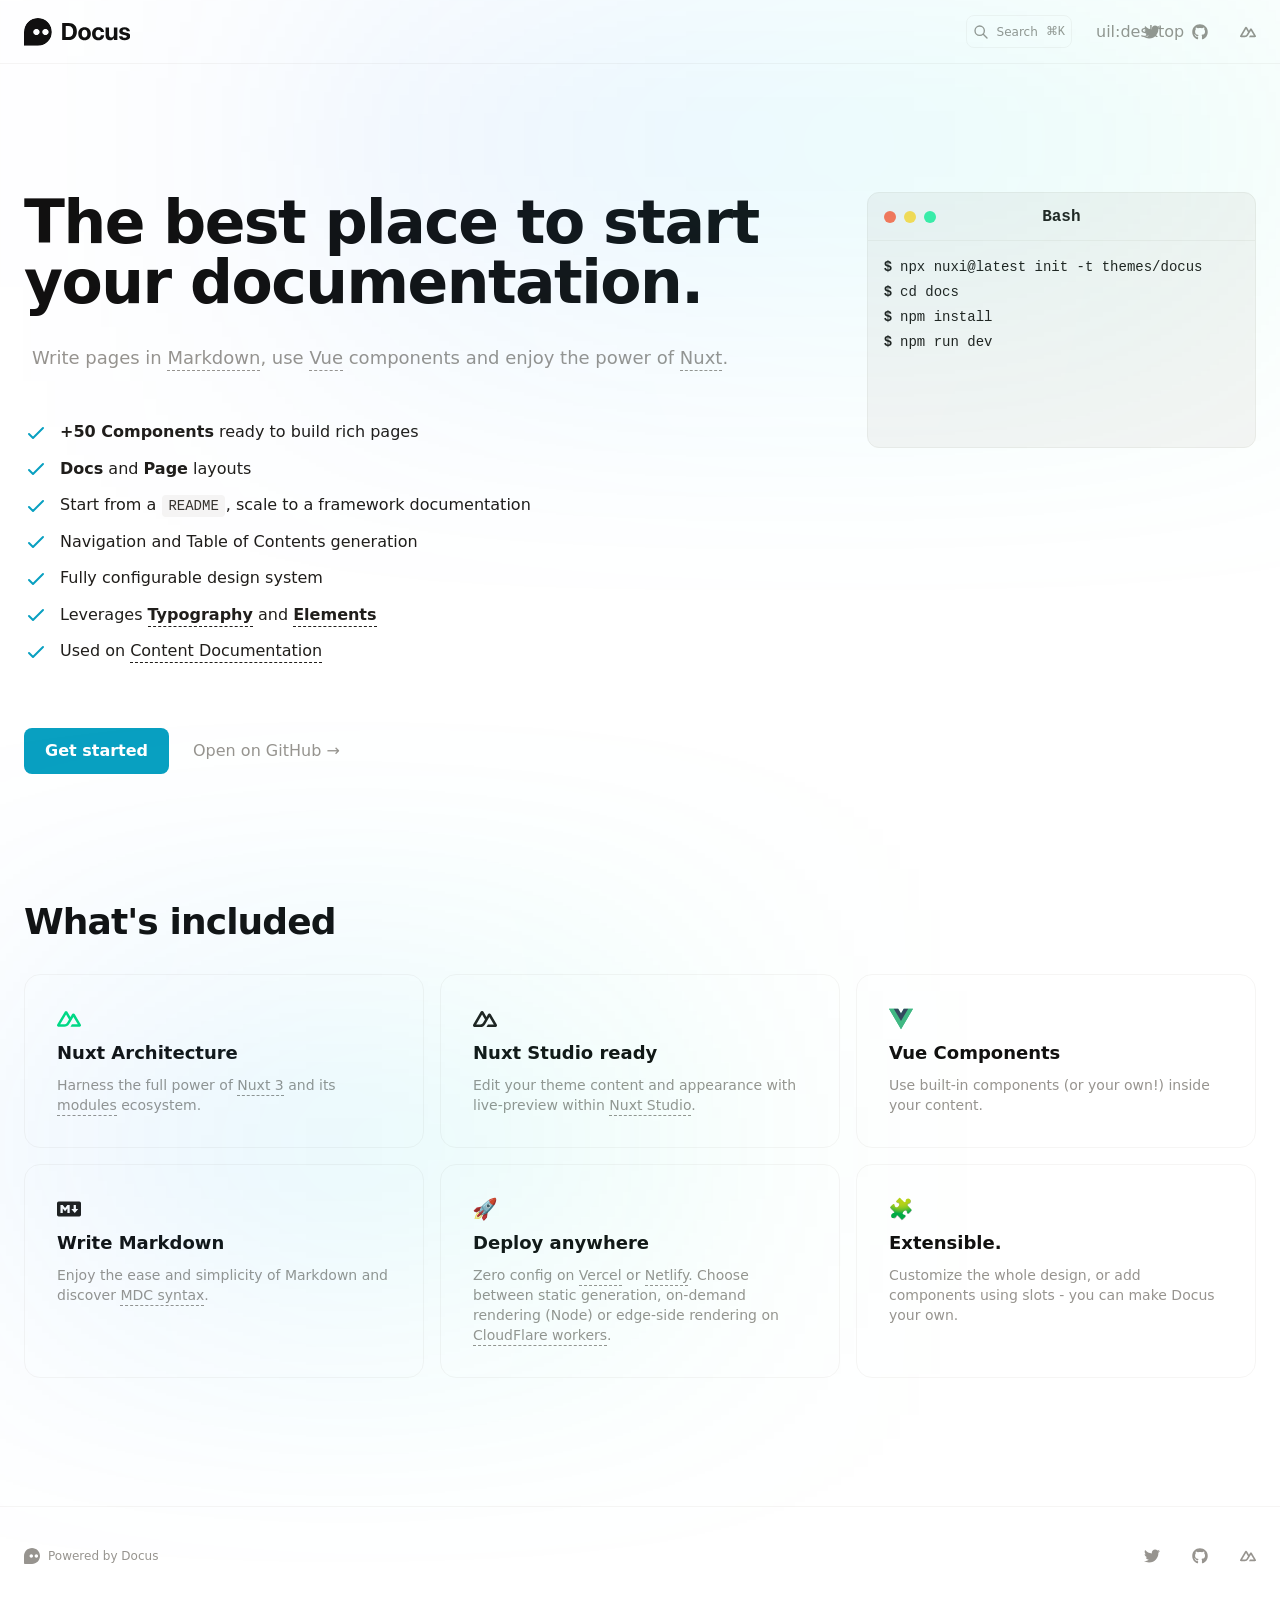
==== index.html @ 37ccc82b "Deploying to gh-pages from @ otabekoff/learning-docus@7be649a04e9be43d02364a5122cd095a9c853558 🚀" ====
<!DOCTYPE html>
<html  lang="en">
<head><meta charset="utf-8">
<meta name="viewport" content="width=device-width, initial-scale=1">
<title>Home · Docus</title>
<meta name="twitter:card" content="summary_large_image">
<meta name="description" content="The best place to start your documentation.">
<meta property="og:description" content="The best place to start your documentation.">
<meta property="og:image" content="https://user-images.githubusercontent.com/904724/185365452-87b7ca7b-6030-4813-a2db-5e65c785bf88.png">
<meta property="og:title" content="Home">
<link rel="search" type="application/opensearchdescription+xml" href="opensearch.xml">
<link rel="preload" as="fetch" crossorigin="anonymous" href="/_payload.json">
<link rel="stylesheet" href="/_nuxt/entry.c73644ae.css">
<link rel="stylesheet" href="/_nuxt/DocumentDrivenNotFound.e74f113e.css">
<link rel="stylesheet" href="/_nuxt/ButtonLink.3e7aad1a.css">
<link rel="stylesheet" href="/_nuxt/page.622f1176.css">
<link rel="stylesheet" href="/_nuxt/Ellipsis.586b2f68.css">
<link rel="stylesheet" href="/_nuxt/BlockHero.7b2d14e4.css">
<link rel="stylesheet" href="/_nuxt/Terminal.01454687.css">
<link rel="stylesheet" href="/_nuxt/VideoPlayer.61767376.css">
<link rel="stylesheet" href="/_nuxt/ProseA.5a9f544a.css">
<link rel="stylesheet" href="/_nuxt/List.157139f9.css">
<link rel="stylesheet" href="/_nuxt/ProseStrong.4d333ea9.css">
<link rel="stylesheet" href="/_nuxt/ProseCodeInline.a69ddccc.css">
<link rel="stylesheet" href="/_nuxt/CardGrid.4c03e597.css">
<link rel="stylesheet" href="/_nuxt/Card.fe565a0d.css">
<link rel="stylesheet" href="/_nuxt/IconNuxtStudio.1d740d58.css">
<link rel="modulepreload" as="script" crossorigin href="/_nuxt/entry.699be9ef.js">
<link rel="modulepreload" as="script" crossorigin href="/_nuxt/document-driven.42618ea0.js">
<link rel="modulepreload" as="script" crossorigin href="/_nuxt/DocumentDrivenEmpty.a34dc828.js">
<link rel="modulepreload" as="script" crossorigin href="/_nuxt/ContentRenderer.776a3c97.js">
<link rel="modulepreload" as="script" crossorigin href="/_nuxt/ContentRendererMarkdown.vue.12e9435f.js">
<link rel="modulepreload" as="script" crossorigin href="/_nuxt/DocumentDrivenNotFound.7c6e58bd.js">
<link rel="modulepreload" as="script" crossorigin href="/_nuxt/ButtonLink.c943e5ec.js">
<link rel="modulepreload" as="script" crossorigin href="/_nuxt/slot.c9d00a44.js">
<link rel="modulepreload" as="script" crossorigin href="/_nuxt/node.676c5e99.js">
<link rel="modulepreload" as="script" crossorigin href="/_nuxt/page.54d9ff0b.js">
<link rel="modulepreload" as="script" crossorigin href="/_nuxt/ContentRendererMarkdown.92e52411.js">
<link rel="modulepreload" as="script" crossorigin href="/_nuxt/IconDocus.b646f106.js">
<link rel="modulepreload" as="script" crossorigin href="/_nuxt/Ellipsis.c187951e.js">
<link rel="modulepreload" as="script" crossorigin href="/_nuxt/BlockHero.9a9072fd.js">
<link rel="modulepreload" as="script" crossorigin href="/_nuxt/Terminal.62998270.js">
<link rel="modulepreload" as="script" crossorigin href="/_nuxt/VideoPlayer.8fa8f061.js">
<link rel="modulepreload" as="script" crossorigin href="/_nuxt/NuxtImg.vue.9da13629.js">
<link rel="modulepreload" as="script" crossorigin href="/_nuxt/ProseA.7bf330f7.js">
<link rel="modulepreload" as="script" crossorigin href="/_nuxt/List.e5f59e77.js">
<link rel="modulepreload" as="script" crossorigin href="/_nuxt/MDCSlot.9b12d9df.js">
<link rel="modulepreload" as="script" crossorigin href="/_nuxt/ProseStrong.7f839446.js">
<link rel="modulepreload" as="script" crossorigin href="/_nuxt/ProseCodeInline.09be1660.js">
<link rel="modulepreload" as="script" crossorigin href="/_nuxt/CardGrid.0201bb74.js">
<link rel="modulepreload" as="script" crossorigin href="/_nuxt/Card.de5a77f5.js">
<link rel="modulepreload" as="script" crossorigin href="/_nuxt/IconNuxtStudio.93600e8f.js">
<link rel="prefetch" as="style" href="/_nuxt/DocsPageLayout.f520ef95.css">
<link rel="prefetch" as="style" href="/_nuxt/DocsAside.01f2e197.css">
<link rel="prefetch" as="style" href="/_nuxt/Alert.1b68c7fb.css">
<link rel="prefetch" as="style" href="/_nuxt/DocsPageBottom.bf3de25d.css">
<link rel="prefetch" as="style" href="/_nuxt/DocsPrevNext.9d28947b.css">
<link rel="prefetch" as="style" href="/_nuxt/DocsToc.eef473da.css">
<link rel="prefetch" as="style" href="/_nuxt/DocsTocLinks.13b90791.css">
<link rel="prefetch" as="script" crossorigin href="/_nuxt/default.5bd593c0.js">
<link rel="prefetch" as="script" crossorigin href="/_nuxt/DocsPageLayout.76d98734.js">
<link rel="prefetch" as="script" crossorigin href="/_nuxt/DocsAside.0a5d353d.js">
<link rel="prefetch" as="script" crossorigin href="/_nuxt/Alert.8badd303.js">
<link rel="prefetch" as="script" crossorigin href="/_nuxt/DocsPageBottom.c269fad7.js">
<link rel="prefetch" as="script" crossorigin href="/_nuxt/EditOnLink.vue.b46ae4e2.js">
<link rel="prefetch" as="script" crossorigin href="/_nuxt/DocsPrevNext.1d124eff.js">
<link rel="prefetch" as="script" crossorigin href="/_nuxt/DocsToc.ea79ebf1.js">
<link rel="prefetch" as="script" crossorigin href="/_nuxt/DocsTocLinks.5a3fe974.js">
<link rel="prefetch" as="script" crossorigin href="/_nuxt/client-db.edff8e05.js">
<link rel="prefetch" as="style" href="/_nuxt/useStudio.7f8f3189.css">
<link rel="prefetch" as="script" crossorigin href="/_nuxt/useStudio.c4c52643.js">
<link rel="prefetch" as="script" crossorigin href="/_nuxt/debug.c00acb0b.js">
<link rel="prefetch" as="style" href="/_nuxt/error-404.7910d5ca.css">
<link rel="prefetch" as="script" crossorigin href="/_nuxt/error-404.816e7c33.js">
<link rel="prefetch" as="style" href="/_nuxt/error-500.1db01289.css">
<link rel="prefetch" as="script" crossorigin href="/_nuxt/error-500.8e83b865.js">
<script type="module" src="/_nuxt/entry.699be9ef.js" crossorigin></script><style id="pinceau-runtime-hydratable">@media{.phy[--]{--puid:WMVN9k-v;}.pv-EE8IkW{padding-left:var(--elements-container-padding-mobile);padding-right:var(--elements-container-padding-mobile);}@media (min-width: 475px){.pv-EE8IkW{padding-left:var(--elements-container-padding-xs);padding-right:var(--elements-container-padding-xs);}}@media (min-width: 640px){.pv-EE8IkW{padding-left:var(--elements-container-padding-sm);padding-right:var(--elements-container-padding-sm);}}@media (min-width: 768px){.pv-EE8IkW{padding-left:var(--elements-container-padding-md);padding-right:var(--elements-container-padding-md);}}} @media{.phy[--]{--puid:6IkPt_-v;}.pv-kA6U1i{max-width:var(--elements-container-maxWidth);padding-left:var(--elements-container-padding-mobile);padding-right:var(--elements-container-padding-mobile);}@media (min-width: 475px){.pv-kA6U1i{padding-left:var(--elements-container-padding-xs);padding-right:var(--elements-container-padding-xs);}}@media (min-width: 640px){.pv-kA6U1i{padding-left:var(--elements-container-padding-sm);padding-right:var(--elements-container-padding-sm);}}@media (min-width: 768px){.pv-kA6U1i{padding-left:var(--elements-container-padding-md);padding-right:var(--elements-container-padding-md);}}} @media{.phy[--]{--puid:11Zvtw-c;}.pc-11Zvtw[data-v-50a0a168]{---c-cn-top:0;---eih-inset-inline-start:auto;---if-b-inset-inline-end:0px;---ss-e-z-index:10;---wj8-max-width:75%;---t33-height:10rem;---jfd-filter:blur(150px);---y-uj-background:linear-gradient(97.62deg, rgba(0, 71, 225, 0.22) 2.27%, rgba(26, 214, 255, 0.22) 50.88%, rgba(0, 220, 130, 0.22) 98.48%);}} @media{.phy[--]{--puid:dUMYFE-c;}.pc-dUMYFE[data-v-32a53581]{---ym9-button-primary:var(--color-primary-600);---a23-button-secondary:var(--color-primary-500);}} @media{.phy[--]{--puid:dUMYFE-v;}.pv-iTILGL{padding:var(--space-rem-625) var(--space-5);font-size:var(--text-base-fontSize);line-height:var(--text-base-lineHeight);}} @media{.phy[--]{--puid:-oWA23-c;}.pc--oWA23[data-v-50a0a168]{---c-cn-top:10rem;---eih-inset-inline-start:0px;---if-b-inset-inline-end:auto;---ss-e-z-index:10;---wj8-max-width:40rem;---t33-height:10rem;---jfd-filter:blur(140px);---y-uj-background:linear-gradient(97.62deg, rgba(0, 71, 225, 0.22) 2.27%, rgba(26, 214, 255, 0.22) 50.88%, rgba(0, 220, 130, 0.22) 98.48%);}} </style><style id="pinceau-theme">@media { :root {--pinceau-mq: initial; --docus-search-results-highlight-color: white;--docus-search-results-window-maxHeight: 100%;--docus-search-results-window-maxWidth: 640px;--docus-search-results-window-marginTop: 0;--docus-search-input-borderStyle: solid;--docus-search-input-borderWidth: 1px;--docus-search-backdropFilter: blur(24px);--docus-loadingBar-gradientColorStop3: #0047e1;--docus-loadingBar-gradientColorStop2: #34cdfe;--docus-loadingBar-gradientColorStop1: #00dc82;--docus-loadingBar-height: 3px;--docus-readableLine: 78ch;--docus-footer-height: 145px;--docus-header-height: 64px;--prose-code-inline-padding: 0.2rem 0.375rem 0.2rem 0.375rem;--prose-code-block-backdropFilter: contrast(1);--prose-code-block-border-style: solid;--prose-code-block-border-width: 1px;--prose-tbody-tr-borderBottom-style: dashed;--prose-tbody-tr-borderBottom-width: 1px;--prose-th-textAlign: inherit;--prose-thead-borderBottom-style: solid;--prose-thead-borderBottom-width: 1px;--prose-thead-border-style: solid;--prose-thead-border-width: 0px;--prose-table-textAlign: start;--prose-hr-width: 1px;--prose-hr-style: solid;--prose-li-listStylePosition: outside;--prose-ol-li-markerColor: currentColor;--prose-ol-paddingInlineStart: 21px;--prose-ol-listStyleType: decimal;--prose-ul-li-markerColor: currentColor;--prose-ul-paddingInlineStart: 21px;--prose-ul-listStyleType: disc;--prose-blockquote-border-style: solid;--prose-blockquote-border-width: 4px;--prose-blockquote-quotes: '201C' '201D' '2018' '2019';--prose-blockquote-paddingInlineStart: 24px;--prose-a-code-color-hover: currentColor;--prose-a-code-color-static: currentColor;--prose-a-hasCode-borderBottom: none;--prose-a-border-distance: 2px;--prose-a-border-color-hover: currentColor;--prose-a-border-color-static: currentColor;--prose-a-border-style-hover: solid;--prose-a-border-style-static: dashed;--prose-a-border-width: 1px;--prose-a-color-static: inherit;--prose-a-textDecoration: none;--prose-h6-margin: 3rem 0 2rem;--prose-h5-margin: 3rem 0 2rem;--prose-h4-margin: 3rem 0 2rem;--prose-h3-margin: 3rem 0 2rem;--prose-h2-margin: 3rem 0 2rem;--prose-h1-margin: 0 0 2rem;--typography-lead-loose: 2;--typography-lead-relaxed: 1.625;--typography-lead-normal: 1.5;--typography-lead-snug: 1.375;--typography-lead-tight: 1.25;--typography-lead-none: 1;--typography-lead-10: 2.5rem;--typography-lead-9: 2.25rem;--typography-lead-8: 2rem;--typography-lead-7: 1.75rem;--typography-lead-6: 1.5rem;--typography-lead-5: 1.25rem;--typography-lead-4: 1rem;--typography-lead-3: .75rem;--typography-lead-2: .5rem;--typography-lead-1: .025rem;--typography-fontWeight-black: 900;--typography-fontWeight-extrabold: 800;--typography-fontWeight-bold: 700;--typography-fontWeight-semibold: 600;--typography-fontWeight-medium: 500;--typography-fontWeight-normal: 400;--typography-fontWeight-light: 300;--typography-fontWeight-extralight: 200;--typography-fontWeight-thin: 100;--typography-fontSize-9xl: 128px;--typography-fontSize-8xl: 96px;--typography-fontSize-7xl: 72px;--typography-fontSize-6xl: 60px;--typography-fontSize-5xl: 48px;--typography-fontSize-4xl: 36px;--typography-fontSize-3xl: 30px;--typography-fontSize-2xl: 24px;--typography-fontSize-xl: 20px;--typography-fontSize-lg: 18px;--typography-fontSize-base: 16px;--typography-fontSize-sm: 14px;--typography-fontSize-xs: 12px;--typography-letterSpacing-wide: 0.025em;--typography-letterSpacing-tight: -0.025em;--typography-verticalMargin-base: 24px;--typography-verticalMargin-sm: 16px;--elements-border-secondary-hover: [object Object];--elements-backdrop-background: #fffc;--elements-backdrop-filter: saturate(200%) blur(20px);--elements-container-maxWidth: 80rem;--lead-loose: 2;--lead-relaxed: 1.625;--lead-normal: 1.5;--lead-snug: 1.375;--lead-tight: 1.25;--lead-none: 1;--lead-10: 2.5rem;--lead-9: 2.25rem;--lead-8: 2rem;--lead-7: 1.75rem;--lead-6: 1.5rem;--lead-5: 1.25rem;--lead-4: 1rem;--lead-3: .75rem;--lead-2: .5rem;--lead-1: .025rem;--letterSpacing-widest: 0.1em;--letterSpacing-wider: 0.05em;--letterSpacing-wide: 0.025em;--letterSpacing-normal: 0em;--letterSpacing-tight: -0.025em;--letterSpacing-tighter: -0.05em;--fontSize-9xl: 8rem;--fontSize-8xl: 6rem;--fontSize-7xl: 4.5rem;--fontSize-6xl: 3.75rem;--fontSize-5xl: 3rem;--fontSize-4xl: 2.25rem;--fontSize-3xl: 1.875rem;--fontSize-2xl: 1.5rem;--fontSize-xl: 1.25rem;--fontSize-lg: 1.125rem;--fontSize-base: 1rem;--fontSize-sm: 0.875rem;--fontSize-xs: 0.75rem;--fontWeight-black: 900;--fontWeight-extrabold: 800;--fontWeight-bold: 700;--fontWeight-semibold: 600;--fontWeight-medium: 500;--fontWeight-normal: 400;--fontWeight-light: 300;--fontWeight-extralight: 200;--fontWeight-thin: 100;--font-mono: ui-monospace, SFMono-Regular, Menlo, Monaco, Consolas, Liberation Mono, Courier New, monospace;--font-serif: ui-serif, Georgia, Cambria, Times New Roman, Times, serif;--font-sans: ui-sans-serif, system-ui, -apple-system, BlinkMacSystemFont, Segoe UI, Roboto, Helvetica Neue, Arial, Noto Sans, sans-serif, Apple Color Emoji, Segoe UI Emoji, Segoe UI Symbol, Noto Color Emoji;--opacity-total: 1;--opacity-high: 0.8;--opacity-medium: 0.5;--opacity-soft: 0.3;--opacity-light: 0.15;--opacity-bright: 0.1;--opacity-noOpacity: 0;--borderWidth-lg: 3px;--borderWidth-md: 2px;--borderWidth-sm: 1px;--borderWidth-noBorder: 0;--space-rem-875: 0.875rem;--space-rem-625: 0.625rem;--space-rem-375: 0.375rem;--space-rem-125: 0.125rem;--space-px: 1px;--space-128: 32rem;--space-96: 24rem;--space-80: 20rem;--space-72: 18rem;--space-64: 16rem;--space-60: 15rem;--space-56: 14rem;--space-52: 13rem;--space-48: 12rem;--space-44: 11rem;--space-40: 10rem;--space-36: 9rem;--space-32: 8rem;--space-28: 7rem;--space-24: 6rem;--space-20: 5rem;--space-16: 4rem;--space-14: 3.5rem;--space-12: 3rem;--space-11: 2.75rem;--space-10: 2.5rem;--space-9: 2.25rem;--space-8: 2rem;--space-7: 1.75rem;--space-6: 1.5rem;--space-5: 1.25rem;--space-4: 1rem;--space-3: 0.75rem;--space-2: 0.5rem;--space-1: 0.25rem;--space-0: 0px;--size-full: 100%;--size-7xl: 80rem;--size-6xl: 72rem;--size-5xl: 64rem;--size-4xl: 56rem;--size-3xl: 48rem;--size-2xl: 42rem;--size-xl: 36rem;--size-lg: 32rem;--size-md: 28rem;--size-sm: 24rem;--size-xs: 20rem;--size-200: 200px;--size-104: 104px;--size-80: 80px;--size-64: 64px;--size-56: 56px;--size-48: 48px;--size-40: 40px;--size-32: 32px;--size-24: 24px;--size-20: 20px;--size-16: 16px;--size-12: 12px;--size-8: 8px;--size-6: 6px;--size-4: 4px;--size-2: 2px;--size-0: 0px;--radii-full: 9999px;--radii-3xl: 1.75rem;--radii-2xl: 1.5rem;--radii-xl: 1rem;--radii-lg: 0.75rem;--radii-md: 0.5rem;--radii-sm: 0.375rem;--radii-xs: 0.25rem;--radii-2xs: 0.125rem;--radii-none: 0px;--shadow-none: 0px 0px 0px 0px transparent;--height-screen: 100vh;--width-screen: 100vw;--color-primary-900: #001A1F;--color-primary-800: #00232B;--color-primary-700: #024757;--color-primary-600: #09A0C1;--color-primary-500: #1AD6FF;--color-primary-400: #55E1FF;--color-primary-300: #82E3FF;--color-primary-200: #C5F2FF;--color-primary-100: #DCF7FF;--color-primary-50: #F1FCFF;--color-ruby-900: #380011;--color-ruby-800: #700021;--color-ruby-700: #a90032;--color-ruby-600: #e10043;--color-ruby-500: #ff1a5e;--color-ruby-400: #ff4079;--color-ruby-300: #ff6694;--color-ruby-200: #ff8dae;--color-ruby-100: #ffb3c9;--color-ruby-50: #ffd9e4;--color-pink-900: #380025;--color-pink-800: #70004b;--color-pink-700: #a90070;--color-pink-600: #e10095;--color-pink-500: #ff1ab2;--color-pink-400: #ff40bf;--color-pink-300: #ff66cc;--color-pink-200: #ff8dd8;--color-pink-100: #ffb3e5;--color-pink-50: #ffd9f2;--color-purple-900: #190038;--color-purple-800: #330070;--color-purple-700: #4c00a9;--color-purple-600: #6500e1;--color-purple-500: #811aff;--color-purple-400: #9640ff;--color-purple-300: #ab66ff;--color-purple-200: #c08dff;--color-purple-100: #d5b3ff;--color-purple-50: #ead9ff;--color-royalblue-900: #0b0531;--color-royalblue-800: #160a62;--color-royalblue-700: #211093;--color-royalblue-600: #2c15c4;--color-royalblue-500: #4127e8;--color-royalblue-400: #614bec;--color-royalblue-300: #806ff0;--color-royalblue-200: #a093f3;--color-royalblue-100: #c0b7f7;--color-royalblue-50: #dfdbfb;--color-indigoblue-900: #001238;--color-indigoblue-800: #002370;--color-indigoblue-700: #0035a9;--color-indigoblue-600: #0047e1;--color-indigoblue-500: #1a62ff;--color-indigoblue-400: #407cff;--color-indigoblue-300: #6696ff;--color-indigoblue-200: #8db0ff;--color-indigoblue-100: #b3cbff;--color-indigoblue-50: #d9e5ff;--color-blue-900: #00131D;--color-blue-800: #002235;--color-blue-700: #014267;--color-blue-600: #0069A6;--color-blue-500: #1AADFF;--color-blue-400: #64C7FF;--color-blue-300: #A1DDFF;--color-blue-200: #C6EAFF;--color-blue-100: #DFF3FF;--color-blue-50: #F2FAFF;--color-lightblue-900: #002e38;--color-lightblue-800: #005c70;--color-lightblue-700: #008aa9;--color-lightblue-600: #00b9e1;--color-lightblue-500: #1ad6ff;--color-lightblue-400: #40ddff;--color-lightblue-300: #66e4ff;--color-lightblue-200: #8deaff;--color-lightblue-100: #b3f1ff;--color-lightblue-50: #d9f8ff;--color-teal-900: #062a28;--color-teal-800: #0b544f;--color-teal-700: #117d77;--color-teal-600: #16a79e;--color-teal-500: #1cd1c6;--color-teal-400: #36e4da;--color-teal-300: #5fe9e1;--color-teal-200: #87efe9;--color-teal-100: #aff4f0;--color-teal-50: #d7faf8;--color-pear-900: #2a2b09;--color-pear-800: #545512;--color-pear-700: #7e801b;--color-pear-600: #a8aa24;--color-pear-500: #d0d32f;--color-pear-400: #d8da52;--color-pear-300: #e0e274;--color-pear-200: #e8e997;--color-pear-100: #eff0ba;--color-pear-50: #f7f8dc;--color-red-900: #1C0301;--color-red-800: #340A01;--color-red-700: #701704;--color-red-600: #BB2402;--color-red-500: #FF3B10;--color-red-400: #FF7353;--color-red-300: #FFA692;--color-red-200: #FFDED7;--color-red-100: #FFF3F0;--color-red-50: #FFF9F8;--color-orange-900: #381800;--color-orange-800: #702f00;--color-orange-700: #a94700;--color-orange-600: #e15e00;--color-orange-500: #ff7a1a;--color-orange-400: #ff9040;--color-orange-300: #ffa666;--color-orange-200: #ffbd8d;--color-orange-100: #ffd3b3;--color-orange-50: #ffe9d9;--color-yellow-900: #1B1500;--color-yellow-800: #292100;--color-yellow-700: #614E02;--color-yellow-600: #CBA408;--color-yellow-500: #FBCA05;--color-yellow-400: #FFDC4E;--color-yellow-300: #FFE372;--color-yellow-200: #FFF0B1;--color-yellow-100: #FFF6D3;--color-yellow-50: #FFFCEE;--color-green-900: #00190F;--color-green-800: #002817;--color-green-700: #006037;--color-green-600: #00B467;--color-green-500: #0DD885;--color-green-400: #3CEEA5;--color-green-300: #86FBCB;--color-green-200: #C3FFE6;--color-green-100: #DEFFF1;--color-green-50: #ECFFF7;--color-gray-900: #121110;--color-gray-800: #201E1B;--color-gray-700: #36332E;--color-gray-600: #67635D;--color-gray-500: #97948F;--color-gray-400: #ADA9A4;--color-gray-300: #DBD9D3;--color-gray-200: #ECEBE8;--color-gray-100: #F6F5F4;--color-gray-50: #FBFBFB;--color-black: #0B0A0A;--color-white: #ffffff;--media-portrait: only screen and (orientation: portrait);--media-landscape: only screen and (orientation: landscape);--media-rm: (prefers-reduced-motion: reduce);--media-2xl: (min-width: 1536px);--media-xl: (min-width: 1280px);--media-lg: (min-width: 1024px);--media-md: (min-width: 768px);--media-sm: (min-width: 640px);--media-xs: (min-width: 475px);--docus-search-results-highlight-backgroundColor: var(--color-primary-500);--docus-search-results-selected-backgroundColor: var(--color-gray-300);--docus-search-results-window-borderRadius: none;--docus-search-results-window-marginX: 0;--docus-search-input-backgroundColor: var(--color-gray-200);--docus-search-input-padding: var(--space-2) var(--space-4);--docus-search-input-gap: var(--space-2);--docus-search-input-fontSize: var(--fontSize-sm);--docus-search-input-borderColor: var(--color-gray-200);--docus-search-input-borderRadius: var(--radii-2xs);--docus-footer-padding: var(--space-4) 0;--docus-header-title-color-hover: var(--color-primary-500);--docus-header-title-color-static: var(--color-gray-900);--docus-header-title-fontWeight: var(--fontWeight-bold);--docus-header-title-fontSize: var(--fontSize-2xl);--docus-header-logo-height: var(--space-6);--docus-body-fontFamily: var(--font-sans);--docus-body-color: var(--color-gray-800);--docus-body-backgroundColor: var(--color-white);--prose-code-inline-fontWeight: var(--typography-fontWeight-normal);--prose-code-inline-fontSize: var(--typography-fontSize-sm);--prose-code-inline-borderRadius: var(--radii-xs);--prose-code-block-pre-padding: var(--typography-verticalMargin-sm);--prose-code-block-margin: var(--typography-verticalMargin-base) 0;--prose-code-block-fontSize: var(--typography-fontSize-sm);--prose-tbody-code-inline-fontSize: var(--typography-fontSize-sm);--prose-tbody-td-padding: var(--typography-verticalMargin-sm);--prose-th-fontWeight: var(--typography-fontWeight-semibold);--prose-th-padding: 0 var(--typography-verticalMargin-sm) var(--typography-verticalMargin-sm) var(--typography-verticalMargin-sm);--prose-table-lineHeight: var(--typography-lead-6);--prose-table-fontSize: var(--typography-fontSize-sm);--prose-table-margin: var(--typography-verticalMargin-base) 0;--prose-hr-margin: var(--typography-verticalMargin-base) 0;--prose-li-margin: var(--typography-verticalMargin-sm) 0;--prose-ol-margin: var(--typography-verticalMargin-base) 0;--prose-ul-margin: var(--typography-verticalMargin-base) 0;--prose-blockquote-margin: var(--typography-verticalMargin-base) 0;--prose-a-code-border-style: var(--prose-a-border-style-static);--prose-a-code-border-width: var(--prose-a-border-width);--prose-a-fontWeight: var(--typography-fontWeight-medium);--prose-img-margin: var(--typography-verticalMargin-base) 0;--prose-strong-fontWeight: var(--typography-fontWeight-semibold);--prose-h6-iconSize: var(--typography-fontSize-base);--prose-h6-fontWeight: var(--typography-fontWeight-semibold);--prose-h6-lineHeight: var(--typography-lead-normal);--prose-h6-fontSize: var(--typography-fontSize-lg);--prose-h5-iconSize: var(--typography-fontSize-lg);--prose-h5-fontWeight: var(--typography-fontWeight-semibold);--prose-h5-lineHeight: var(--typography-lead-snug);--prose-h5-fontSize: var(--typography-fontSize-xl);--prose-h4-iconSize: var(--typography-fontSize-lg);--prose-h4-letterSpacing: var(--typography-letterSpacing-tight);--prose-h4-fontWeight: var(--typography-fontWeight-semibold);--prose-h4-lineHeight: var(--typography-lead-snug);--prose-h4-fontSize: var(--typography-fontSize-2xl);--prose-h3-iconSize: var(--typography-fontSize-xl);--prose-h3-letterSpacing: var(--typography-letterSpacing-tight);--prose-h3-fontWeight: var(--typography-fontWeight-semibold);--prose-h3-lineHeight: var(--typography-lead-snug);--prose-h3-fontSize: var(--typography-fontSize-3xl);--prose-h2-iconSize: var(--typography-fontSize-2xl);--prose-h2-letterSpacing: var(--typography-letterSpacing-tight);--prose-h2-fontWeight: var(--typography-fontWeight-semibold);--prose-h2-lineHeight: var(--typography-lead-tight);--prose-h2-fontSize: var(--typography-fontSize-4xl);--prose-h1-iconSize: var(--typography-fontSize-3xl);--prose-h1-letterSpacing: var(--typography-letterSpacing-tight);--prose-h1-fontWeight: var(--typography-fontWeight-bold);--prose-h1-lineHeight: var(--typography-lead-tight);--prose-h1-fontSize: var(--typography-fontSize-5xl);--prose-p-br-margin: var(--typography-verticalMargin-base) 0 0 0;--prose-p-margin: var(--typography-verticalMargin-base) 0;--prose-p-lineHeight: var(--typography-lead-normal);--prose-p-fontSize: var(--typography-fontSize-base);--typography-color-secondary-900: var(--color-gray-900);--typography-color-secondary-800: var(--color-gray-800);--typography-color-secondary-700: var(--color-gray-700);--typography-color-secondary-600: var(--color-gray-600);--typography-color-secondary-500: var(--color-gray-500);--typography-color-secondary-400: var(--color-gray-400);--typography-color-secondary-300: var(--color-gray-300);--typography-color-secondary-200: var(--color-gray-200);--typography-color-secondary-100: var(--color-gray-100);--typography-color-secondary-50: var(--color-gray-50);--typography-color-primary-900: var(--color-primary-900);--typography-color-primary-800: var(--color-primary-800);--typography-color-primary-700: var(--color-primary-700);--typography-color-primary-600: var(--color-primary-600);--typography-color-primary-500: var(--color-primary-500);--typography-color-primary-400: var(--color-primary-400);--typography-color-primary-300: var(--color-primary-300);--typography-color-primary-200: var(--color-primary-200);--typography-color-primary-100: var(--color-primary-100);--typography-color-primary-50: var(--color-primary-50);--typography-font-code: var(--font-mono);--typography-font-body: var(--font-sans);--typography-font-display: var(--font-sans);--typography-body-backgroundColor: var(--color-white);--typography-body-color: var(--color-black);--elements-state-danger-borderColor-secondary: var(--color-red-200);--elements-state-danger-borderColor-primary: var(--color-red-100);--elements-state-danger-backgroundColor-secondary: var(--color-red-100);--elements-state-danger-backgroundColor-primary: var(--color-red-50);--elements-state-danger-color-secondary: var(--color-red-600);--elements-state-danger-color-primary: var(--color-red-500);--elements-state-warning-borderColor-secondary: var(--color-yellow-200);--elements-state-warning-borderColor-primary: var(--color-yellow-100);--elements-state-warning-backgroundColor-secondary: var(--color-yellow-100);--elements-state-warning-backgroundColor-primary: var(--color-yellow-50);--elements-state-warning-color-secondary: var(--color-yellow-700);--elements-state-warning-color-primary: var(--color-yellow-600);--elements-state-success-borderColor-secondary: var(--color-green-200);--elements-state-success-borderColor-primary: var(--color-green-100);--elements-state-success-backgroundColor-secondary: var(--color-green-100);--elements-state-success-backgroundColor-primary: var(--color-green-50);--elements-state-success-color-secondary: var(--color-green-600);--elements-state-success-color-primary: var(--color-green-500);--elements-state-info-borderColor-secondary: var(--color-blue-200);--elements-state-info-borderColor-primary: var(--color-blue-100);--elements-state-info-backgroundColor-secondary: var(--color-blue-100);--elements-state-info-backgroundColor-primary: var(--color-blue-50);--elements-state-info-color-secondary: var(--color-blue-600);--elements-state-info-color-primary: var(--color-blue-500);--elements-state-primary-borderColor-secondary: var(--color-primary-200);--elements-state-primary-borderColor-primary: var(--color-primary-100);--elements-state-primary-backgroundColor-secondary: var(--color-primary-100);--elements-state-primary-backgroundColor-primary: var(--color-primary-50);--elements-state-primary-color-secondary: var(--color-primary-700);--elements-state-primary-color-primary: var(--color-primary-600);--elements-surface-secondary-backgroundColor: var(--color-gray-200);--elements-surface-primary-backgroundColor: var(--color-gray-100);--elements-surface-background-base: var(--color-gray-100);--elements-border-secondary-static: var(--color-gray-200);--elements-border-primary-hover: var(--color-gray-200);--elements-border-primary-static: var(--color-gray-100);--elements-container-padding-md: var(--space-6);--elements-container-padding-sm: var(--space-6);--elements-container-padding-xs: var(--space-4);--elements-container-padding-mobile: var(--space-4);--elements-text-secondary-color-hover: var(--color-gray-700);--elements-text-secondary-color-static: var(--color-gray-500);--elements-text-primary-color-static: var(--color-gray-900);--text-6xl-lineHeight: var(--lead-none);--text-6xl-fontSize: var(--fontSize-6xl);--text-5xl-lineHeight: var(--lead-none);--text-5xl-fontSize: var(--fontSize-5xl);--text-4xl-lineHeight: var(--lead-10);--text-4xl-fontSize: var(--fontSize-4xl);--text-3xl-lineHeight: var(--lead-9);--text-3xl-fontSize: var(--fontSize-3xl);--text-2xl-lineHeight: var(--lead-8);--text-2xl-fontSize: var(--fontSize-2xl);--text-xl-lineHeight: var(--lead-7);--text-xl-fontSize: var(--fontSize-xl);--text-lg-lineHeight: var(--lead-7);--text-lg-fontSize: var(--fontSize-lg);--text-base-lineHeight: var(--lead-6);--text-base-fontSize: var(--fontSize-base);--text-sm-lineHeight: var(--lead-5);--text-sm-fontSize: var(--fontSize-sm);--text-xs-lineHeight: var(--lead-4);--text-xs-fontSize: var(--fontSize-xs);--color-shadow: var(--color-gray-400);--color-secondary-900: var(--color-gray-900);--color-secondary-800: var(--color-gray-800);--color-secondary-700: var(--color-gray-700);--color-secondary-600: var(--color-gray-600);--color-secondary-500: var(--color-gray-500);--color-secondary-400: var(--color-gray-400);--color-secondary-300: var(--color-gray-300);--color-secondary-200: var(--color-gray-200);--color-secondary-100: var(--color-gray-100);--color-secondary-50: var(--color-gray-50);--prose-code-inline-backgroundColor: var(--typography-color-secondary-100);--prose-code-inline-color: var(--typography-color-secondary-700);--prose-code-block-backgroundColor: var(--typography-color-secondary-100);--prose-code-block-color: var(--typography-color-secondary-700);--prose-code-block-border-color: var(--typography-color-secondary-200);--prose-tbody-tr-borderBottom-color: var(--typography-color-secondary-200);--prose-th-color: var(--typography-color-secondary-600);--prose-thead-borderBottom-color: var(--typography-color-secondary-200);--prose-thead-border-color: var(--typography-color-secondary-300);--prose-hr-color: var(--typography-color-secondary-200);--prose-blockquote-border-color: var(--typography-color-secondary-200);--prose-blockquote-color: var(--typography-color-secondary-500);--prose-a-code-background-hover: var(--typography-color-primary-50);--prose-a-code-border-color-hover: var(--typography-color-primary-500);--prose-a-code-border-color-static: var(--typography-color-secondary-400);--prose-a-color-hover: var(--typography-color-primary-500);--shadow-2xl: 0px 25px 50px -12px var(--color-shadow);--shadow-xl: 0px 20px 25px -5px var(--color-shadow), 0px 8px 10px -6px var(--color-shadow);--shadow-lg: 0px 10px 15px -3px var(--color-shadow), 0px 4px 6px -4px var(--color-shadow);--shadow-md: 0px 4px 6px -1px var(--color-shadow), 0px 2px 4px -2px var(--color-shadow);--shadow-sm: 0px 1px 3px 0px var(--color-shadow), 0px 1px 2px -1px var(--color-shadow);--shadow-xs: 0px 1px 2px 0px var(--color-shadow); } }@media { :root.dark {--pinceau-mq: dark; --prose-code-block-backdropFilter: contrast(1);--prose-ol-li-markerColor: currentColor;--prose-ul-li-markerColor: currentColor;--prose-a-code-color-hover: currentColor;--prose-a-code-color-static: currentColor;--prose-a-border-color-hover: currentColor;--prose-a-border-color-static: currentColor;--prose-a-color-static: inherit;--elements-backdrop-background: #0c0d0ccc;--docus-search-results-selected-backgroundColor: var(--color-gray-700);--docus-search-input-backgroundColor: var(--color-gray-800);--docus-search-input-borderColor: transparent;--docus-header-title-color-static: var(--color-gray-100);--docus-body-color: var(--color-gray-200);--docus-body-backgroundColor: var(--color-black);--typography-body-backgroundColor: var(--color-black);--typography-body-color: var(--color-white);--elements-state-danger-borderColor-secondary: var(--color-red-700);--elements-state-danger-borderColor-primary: var(--color-red-800);--elements-state-danger-backgroundColor-secondary: var(--color-red-800);--elements-state-danger-backgroundColor-primary: var(--color-red-900);--elements-state-danger-color-secondary: var(--color-red-200);--elements-state-danger-color-primary: var(--color-red-300);--elements-state-warning-borderColor-secondary: var(--color-yellow-700);--elements-state-warning-borderColor-primary: var(--color-yellow-800);--elements-state-warning-backgroundColor-secondary: var(--color-yellow-800);--elements-state-warning-backgroundColor-primary: var(--color-yellow-900);--elements-state-warning-color-secondary: var(--color-yellow-200);--elements-state-warning-color-primary: var(--color-yellow-400);--elements-state-success-borderColor-secondary: var(--color-green-700);--elements-state-success-borderColor-primary: var(--color-green-800);--elements-state-success-backgroundColor-secondary: var(--color-green-800);--elements-state-success-backgroundColor-primary: var(--color-green-900);--elements-state-success-color-secondary: var(--color-green-200);--elements-state-success-color-primary: var(--color-green-400);--elements-state-info-borderColor-secondary: var(--color-blue-700);--elements-state-info-borderColor-primary: var(--color-blue-800);--elements-state-info-backgroundColor-secondary: var(--color-blue-800);--elements-state-info-backgroundColor-primary: var(--color-blue-900);--elements-state-info-color-secondary: var(--color-blue-200);--elements-state-info-color-primary: var(--color-blue-400);--elements-state-primary-borderColor-secondary: var(--color-primary-700);--elements-state-primary-borderColor-primary: var(--color-primary-800);--elements-state-primary-backgroundColor-secondary: var(--color-primary-800);--elements-state-primary-backgroundColor-primary: var(--color-primary-900);--elements-state-primary-color-secondary: var(--color-primary-200);--elements-state-primary-color-primary: var(--color-primary-400);--elements-surface-secondary-backgroundColor: var(--color-gray-800);--elements-surface-primary-backgroundColor: var(--color-gray-900);--elements-surface-background-base: var(--color-gray-900);--elements-border-secondary-static: var(--color-gray-800);--elements-border-primary-hover: var(--color-gray-800);--elements-border-primary-static: var(--color-gray-900);--elements-text-secondary-color-hover: var(--color-gray-200);--elements-text-secondary-color-static: var(--color-gray-400);--elements-text-primary-color-static: var(--color-gray-50);--color-shadow: var(--color-gray-800);--prose-code-inline-backgroundColor: var(--typography-color-secondary-800);--prose-code-inline-color: var(--typography-color-secondary-200);--prose-code-block-backgroundColor: var(--typography-color-secondary-900);--prose-code-block-color: var(--typography-color-secondary-200);--prose-code-block-border-color: var(--typography-color-secondary-800);--prose-tbody-tr-borderBottom-color: var(--typography-color-secondary-800);--prose-th-color: var(--typography-color-secondary-400);--prose-thead-borderBottom-color: var(--typography-color-secondary-800);--prose-thead-border-color: var(--typography-color-secondary-600);--prose-hr-color: var(--typography-color-secondary-800);--prose-blockquote-border-color: var(--typography-color-secondary-700);--prose-blockquote-color: var(--typography-color-secondary-400);--prose-a-code-background-hover: var(--typography-color-primary-900);--prose-a-code-border-color-hover: var(--typography-color-primary-600);--prose-a-code-border-color-static: var(--typography-color-secondary-600);--prose-a-color-hover: var(--typography-color-primary-400); } }@media (min-width: 640px) { :root {--pinceau-mq: sm; --docus-search-results-window-maxHeight: 320px;--docus-search-results-window-marginTop: 20vh;--docus-footer-height: 100px;--docus-search-results-window-borderRadius: var(--radii-xs);--docus-search-results-window-marginX: var(--space-4);--docus-header-logo-height: var(--space-7); } }</style><script>"use strict";(()=>{const a=window,e=document.documentElement,m=["dark","light"],c=window.localStorage.getItem("nuxt-color-mode")||"system";let n=c==="system"?f():c;const l=e.getAttribute("data-color-mode-forced");l&&(n=l),i(n),a["__NUXT_COLOR_MODE__"]={preference:c,value:n,getColorScheme:f,addColorScheme:i,removeColorScheme:d};function i(o){const t=""+o+"",s="theme";e.classList?e.classList.add(t):e.className+=" "+t,s&&e.setAttribute("data-"+s,o)}function d(o){const t=""+o+"",s="theme";e.classList?e.classList.remove(t):e.className=e.className.replace(new RegExp(t,"g"),""),s&&e.removeAttribute("data-"+s)}function r(o){return a.matchMedia("(prefers-color-scheme"+o+")")}function f(){if(a.matchMedia&&r("").media!=="not all"){for(const o of m)if(r(":"+o).matches)return o}return"light"}})();
</script></head>
<body ><!----><!--teleport anchor--><!----><!--teleport anchor--><div id="__nuxt"><div class="app-layout" data-v-516e1868><div class="nuxt-progress" style="width:0%;opacity:0;background-size:Infinity% auto;" data-v-516e1868></div><header class="has-dialog" data-v-516e1868 data-v-c77caed2><div class="container pv-EE8IkW pc-WMVN9k" data-v-c77caed2 data-v-22217919><!--[--><div class="section left" data-v-c77caed2><!--[--><button aria-label="Menu" data-v-6d63fae8><svg xmlns="http://www.w3.org/2000/svg" xmlns:xlink="http://www.w3.org/1999/xlink" role="img" class="icon" data-v-6d63fae8 style="" width="1em" height="1em" viewBox="0 0 24 24" data-v-41f0f5bc><path fill="none" stroke="currentColor" stroke-linecap="round" stroke-linejoin="round" stroke-width="2" d="M4 6h16M4 12h16M4 18h16"/></svg></button><!--teleport start--><!--teleport end--><!--]--><a aria-current="page" href="/" class="router-link-active router-link-exact-active navbar-logo" aria-label="Docus" data-v-c77caed2 data-v-d10d3eb8><span class="logo" data-v-d10d3eb8><svg viewbox="0 0 167 44" fill="none" xmlns="http://www.w3.org/2000/svg" data-v-d10d3eb8 data-v-f686be5b><path d="M60 34.5945H70.2569C78.3172 34.5945 83.064 29.6369 83.064 21.1959V21.159C83.064 12.7365 78.2986 8 70.2569 8H60V34.5945ZM65.6217 29.987V12.5891H69.5867C74.5197 12.5891 77.3306 15.63 77.3306 21.1775V21.2143C77.3306 26.9645 74.6128 29.987 69.5867 29.987H65.6217Z" fill="currentColor" data-v-f686be5b></path><path d="M95.1966 35C101.228 35 105.081 31.1666 105.081 24.716V24.6792C105.081 18.284 101.153 14.4321 95.178 14.4321C89.2211 14.4321 85.312 18.3208 85.312 24.6792V24.716C85.312 31.1481 89.1281 35 95.1966 35ZM95.2152 30.7795C92.5346 30.7795 90.8407 28.5863 90.8407 24.716V24.6792C90.8407 20.8642 92.5532 18.6526 95.178 18.6526C97.8213 18.6526 99.5525 20.8642 99.5525 24.6792V24.716C99.5525 28.5679 97.8585 30.7795 95.2152 30.7795Z" fill="currentColor" data-v-f686be5b></path><path d="M116.823 35C122.147 35 125.59 31.7195 125.851 27.4068V27.2962H120.788L120.769 27.4621C120.397 29.4526 119.038 30.7795 116.86 30.7795C114.179 30.7795 112.504 28.5863 112.504 24.716V24.6976C112.504 20.9195 114.179 18.6526 116.841 18.6526C119.094 18.6526 120.415 20.0901 120.751 21.97L120.788 22.1358H125.832V22.0068C125.628 17.7311 122.184 14.4321 116.767 14.4321C110.792 14.4321 106.975 18.3577 106.975 24.6792V24.6976C106.975 31.0744 110.736 35 116.823 35Z" fill="currentColor" data-v-f686be5b></path><path d="M135.08 35C138.095 35 140.143 33.5993 141.167 31.3324H141.278V34.5945H146.714V14.8375H141.278V26.1904C141.278 28.7706 139.733 30.5399 137.295 30.5399C134.856 30.5399 133.628 29.0471 133.628 26.4669V14.8375H128.192V27.5911C128.192 32.2171 130.687 35 135.08 35Z" fill="currentColor" data-v-f686be5b></path><path d="M158.27 35C163.407 35 167 32.4567 167 28.5863V28.5679C167 25.656 165.287 24.0341 161.118 23.1679L157.73 22.4491C155.719 22.0253 155.031 21.3618 155.031 20.3481V20.3297C155.031 19.058 156.203 18.2287 158.083 18.2287C160.094 18.2287 161.267 19.2976 161.453 20.7167L161.471 20.8642H166.479V20.6799C166.348 17.215 163.389 14.4321 158.083 14.4321C153.001 14.4321 149.725 16.8648 149.725 20.6246V20.643C149.725 23.5918 151.68 25.5085 155.552 26.3195L158.94 27.0198C160.894 27.4437 161.564 28.0519 161.564 29.1024V29.1208C161.564 30.3925 160.317 31.185 158.27 31.185C156.092 31.185 154.919 30.2819 154.565 28.7338L154.528 28.5679H149.223L149.241 28.7338C149.669 32.4751 152.741 35 158.27 35Z" fill="currentColor" data-v-f686be5b></path><mask id="mask0_109_36" style="mask-type:alpha;" maskUnits="userSpaceOnUse" x="0" y="0" width="44" height="44" data-v-f686be5b><path fill-rule="evenodd" clip-rule="evenodd" d="M0 21.8104C0 9.76479 9.80347 0 21.8967 0C33.99 0 43.7935 9.76479 43.7935 21.8104C43.7935 33.8559 33.99 43.6207 21.8967 43.6207H0V21.8104ZM19.5294 17.0944C22.1442 17.0944 24.2641 19.2059 24.2641 21.8104C24.2641 24.4148 22.1442 26.526 19.5294 26.526C16.9147 26.526 14.7948 24.4148 14.7948 21.8101C14.7948 19.2059 16.9147 17.0944 19.5294 17.0944V17.0944ZM38.4674 21.8104C38.4674 19.2059 36.3475 17.0944 33.7328 17.0944C31.1183 17.0944 28.9984 19.2059 28.9984 21.8104C28.9984 24.4148 31.1183 26.526 33.7328 26.526C36.3475 26.526 38.4674 24.4148 38.4674 21.8101V21.8104Z" fill="white" data-v-f686be5b></path></mask><g mask="url(#mask0_109_36)" data-v-f686be5b><path fill-rule="evenodd" clip-rule="evenodd" d="M0 21.8104C0 9.76479 9.80347 0 21.8967 0C33.99 0 43.7935 9.76479 43.7935 21.8104C43.7935 33.8559 33.99 43.6207 21.8967 43.6207H0V21.8104ZM19.5294 17.0944C22.1442 17.0944 24.2641 19.2059 24.2641 21.8104C24.2641 24.4148 22.1442 26.526 19.5294 26.526C16.9147 26.526 14.7948 24.4148 14.7948 21.8101C14.7948 19.2059 16.9147 17.0944 19.5294 17.0944V17.0944ZM38.4674 21.8104C38.4674 19.2059 36.3475 17.0944 33.7328 17.0944C31.1183 17.0944 28.9984 19.2059 28.9984 21.8104C28.9984 24.4148 31.1183 26.526 33.7328 26.526C36.3475 26.526 38.4674 24.4148 38.4674 21.8101V21.8104Z" fill="currentColor" data-v-f686be5b></path><path d="M9.9987e-06 43.6206H-0.156525V43.7762H9.9987e-06V43.6206ZM21.8967 -0.156006C9.71704 -0.156006 -0.156525 9.67861 -0.156525 21.8106H0.156545C0.156545 9.8508 9.88991 0.155828 21.8967 0.155828V-0.156006ZM43.9497 21.8103C43.9497 9.67861 34.0764 -0.156006 21.8967 -0.156006V0.155828C33.9036 0.155828 43.6369 9.8508 43.6369 21.8103H43.9497ZM21.8967 43.7762C34.0764 43.7762 43.9497 33.9419 43.9497 21.8103H43.6369C43.6369 33.7697 33.9036 43.4647 21.8967 43.4647V43.7762V43.7762ZM9.9987e-06 43.7762H21.8967V43.4647H9.9987e-06V43.7762ZM-0.156525 21.8103V43.6206H0.156545V21.8103H-0.156525ZM24.4203 21.8103C24.4203 19.1197 22.2306 16.9387 19.5294 16.9387V17.2502C22.0577 17.2502 24.1075 19.2916 24.1075 21.8103H24.4203V21.8103ZM19.5294 26.6816C22.2306 26.6816 24.4203 24.5005 24.4203 21.8103H24.1075C24.1075 24.3286 22.058 26.37 19.5294 26.37V26.6816V26.6816ZM14.6385 21.8106C14.6385 24.5008 16.8282 26.6819 19.5294 26.6819V26.3703C17.0011 26.3703 14.9513 24.3289 14.9513 21.8106H14.6385ZM19.5297 16.9387C16.8285 16.9387 14.6388 19.1197 14.6388 21.8103H14.9516C14.9516 19.2916 17.0011 17.2502 19.5297 17.2502V16.9387ZM33.7331 17.2502C36.2617 17.2502 38.3112 19.2916 38.3112 21.8103H38.624C38.624 19.1197 36.4343 16.9387 33.7331 16.9387V17.2502V17.2502ZM29.155 21.8103C29.155 19.2916 31.2045 17.2502 33.7328 17.2502V16.9387C31.0319 16.9387 28.8422 19.1197 28.8422 21.8103H29.155ZM33.7328 26.37C31.2045 26.37 29.155 24.3286 29.155 21.8103H28.8422C28.8422 24.5005 31.0319 26.6816 33.7328 26.6816V26.37ZM38.3109 21.8106C38.3109 24.3289 36.2614 26.3703 33.7328 26.3703V26.6819C36.434 26.6819 38.6237 24.5008 38.6237 21.8106H38.3109Z" fill="currentColor" data-v-f686be5b></path></g></svg></span></a></div><div class="section center" data-v-c77caed2><a aria-current="page" href="/" class="router-link-active router-link-exact-active navbar-logo" aria-label="Docus" data-v-c77caed2 data-v-d10d3eb8><span class="logo" data-v-d10d3eb8><svg viewbox="0 0 167 44" fill="none" xmlns="http://www.w3.org/2000/svg" data-v-d10d3eb8 data-v-f686be5b><path d="M60 34.5945H70.2569C78.3172 34.5945 83.064 29.6369 83.064 21.1959V21.159C83.064 12.7365 78.2986 8 70.2569 8H60V34.5945ZM65.6217 29.987V12.5891H69.5867C74.5197 12.5891 77.3306 15.63 77.3306 21.1775V21.2143C77.3306 26.9645 74.6128 29.987 69.5867 29.987H65.6217Z" fill="currentColor" data-v-f686be5b></path><path d="M95.1966 35C101.228 35 105.081 31.1666 105.081 24.716V24.6792C105.081 18.284 101.153 14.4321 95.178 14.4321C89.2211 14.4321 85.312 18.3208 85.312 24.6792V24.716C85.312 31.1481 89.1281 35 95.1966 35ZM95.2152 30.7795C92.5346 30.7795 90.8407 28.5863 90.8407 24.716V24.6792C90.8407 20.8642 92.5532 18.6526 95.178 18.6526C97.8213 18.6526 99.5525 20.8642 99.5525 24.6792V24.716C99.5525 28.5679 97.8585 30.7795 95.2152 30.7795Z" fill="currentColor" data-v-f686be5b></path><path d="M116.823 35C122.147 35 125.59 31.7195 125.851 27.4068V27.2962H120.788L120.769 27.4621C120.397 29.4526 119.038 30.7795 116.86 30.7795C114.179 30.7795 112.504 28.5863 112.504 24.716V24.6976C112.504 20.9195 114.179 18.6526 116.841 18.6526C119.094 18.6526 120.415 20.0901 120.751 21.97L120.788 22.1358H125.832V22.0068C125.628 17.7311 122.184 14.4321 116.767 14.4321C110.792 14.4321 106.975 18.3577 106.975 24.6792V24.6976C106.975 31.0744 110.736 35 116.823 35Z" fill="currentColor" data-v-f686be5b></path><path d="M135.08 35C138.095 35 140.143 33.5993 141.167 31.3324H141.278V34.5945H146.714V14.8375H141.278V26.1904C141.278 28.7706 139.733 30.5399 137.295 30.5399C134.856 30.5399 133.628 29.0471 133.628 26.4669V14.8375H128.192V27.5911C128.192 32.2171 130.687 35 135.08 35Z" fill="currentColor" data-v-f686be5b></path><path d="M158.27 35C163.407 35 167 32.4567 167 28.5863V28.5679C167 25.656 165.287 24.0341 161.118 23.1679L157.73 22.4491C155.719 22.0253 155.031 21.3618 155.031 20.3481V20.3297C155.031 19.058 156.203 18.2287 158.083 18.2287C160.094 18.2287 161.267 19.2976 161.453 20.7167L161.471 20.8642H166.479V20.6799C166.348 17.215 163.389 14.4321 158.083 14.4321C153.001 14.4321 149.725 16.8648 149.725 20.6246V20.643C149.725 23.5918 151.68 25.5085 155.552 26.3195L158.94 27.0198C160.894 27.4437 161.564 28.0519 161.564 29.1024V29.1208C161.564 30.3925 160.317 31.185 158.27 31.185C156.092 31.185 154.919 30.2819 154.565 28.7338L154.528 28.5679H149.223L149.241 28.7338C149.669 32.4751 152.741 35 158.27 35Z" fill="currentColor" data-v-f686be5b></path><mask id="mask0_109_36" style="mask-type:alpha;" maskUnits="userSpaceOnUse" x="0" y="0" width="44" height="44" data-v-f686be5b><path fill-rule="evenodd" clip-rule="evenodd" d="M0 21.8104C0 9.76479 9.80347 0 21.8967 0C33.99 0 43.7935 9.76479 43.7935 21.8104C43.7935 33.8559 33.99 43.6207 21.8967 43.6207H0V21.8104ZM19.5294 17.0944C22.1442 17.0944 24.2641 19.2059 24.2641 21.8104C24.2641 24.4148 22.1442 26.526 19.5294 26.526C16.9147 26.526 14.7948 24.4148 14.7948 21.8101C14.7948 19.2059 16.9147 17.0944 19.5294 17.0944V17.0944ZM38.4674 21.8104C38.4674 19.2059 36.3475 17.0944 33.7328 17.0944C31.1183 17.0944 28.9984 19.2059 28.9984 21.8104C28.9984 24.4148 31.1183 26.526 33.7328 26.526C36.3475 26.526 38.4674 24.4148 38.4674 21.8101V21.8104Z" fill="white" data-v-f686be5b></path></mask><g mask="url(#mask0_109_36)" data-v-f686be5b><path fill-rule="evenodd" clip-rule="evenodd" d="M0 21.8104C0 9.76479 9.80347 0 21.8967 0C33.99 0 43.7935 9.76479 43.7935 21.8104C43.7935 33.8559 33.99 43.6207 21.8967 43.6207H0V21.8104ZM19.5294 17.0944C22.1442 17.0944 24.2641 19.2059 24.2641 21.8104C24.2641 24.4148 22.1442 26.526 19.5294 26.526C16.9147 26.526 14.7948 24.4148 14.7948 21.8101C14.7948 19.2059 16.9147 17.0944 19.5294 17.0944V17.0944ZM38.4674 21.8104C38.4674 19.2059 36.3475 17.0944 33.7328 17.0944C31.1183 17.0944 28.9984 19.2059 28.9984 21.8104C28.9984 24.4148 31.1183 26.526 33.7328 26.526C36.3475 26.526 38.4674 24.4148 38.4674 21.8101V21.8104Z" fill="currentColor" data-v-f686be5b></path><path d="M9.9987e-06 43.6206H-0.156525V43.7762H9.9987e-06V43.6206ZM21.8967 -0.156006C9.71704 -0.156006 -0.156525 9.67861 -0.156525 21.8106H0.156545C0.156545 9.8508 9.88991 0.155828 21.8967 0.155828V-0.156006ZM43.9497 21.8103C43.9497 9.67861 34.0764 -0.156006 21.8967 -0.156006V0.155828C33.9036 0.155828 43.6369 9.8508 43.6369 21.8103H43.9497ZM21.8967 43.7762C34.0764 43.7762 43.9497 33.9419 43.9497 21.8103H43.6369C43.6369 33.7697 33.9036 43.4647 21.8967 43.4647V43.7762V43.7762ZM9.9987e-06 43.7762H21.8967V43.4647H9.9987e-06V43.7762ZM-0.156525 21.8103V43.6206H0.156545V21.8103H-0.156525ZM24.4203 21.8103C24.4203 19.1197 22.2306 16.9387 19.5294 16.9387V17.2502C22.0577 17.2502 24.1075 19.2916 24.1075 21.8103H24.4203V21.8103ZM19.5294 26.6816C22.2306 26.6816 24.4203 24.5005 24.4203 21.8103H24.1075C24.1075 24.3286 22.058 26.37 19.5294 26.37V26.6816V26.6816ZM14.6385 21.8106C14.6385 24.5008 16.8282 26.6819 19.5294 26.6819V26.3703C17.0011 26.3703 14.9513 24.3289 14.9513 21.8106H14.6385ZM19.5297 16.9387C16.8285 16.9387 14.6388 19.1197 14.6388 21.8103H14.9516C14.9516 19.2916 17.0011 17.2502 19.5297 17.2502V16.9387ZM33.7331 17.2502C36.2617 17.2502 38.3112 19.2916 38.3112 21.8103H38.624C38.624 19.1197 36.4343 16.9387 33.7331 16.9387V17.2502V17.2502ZM29.155 21.8103C29.155 19.2916 31.2045 17.2502 33.7328 17.2502V16.9387C31.0319 16.9387 28.8422 19.1197 28.8422 21.8103H29.155ZM33.7328 26.37C31.2045 26.37 29.155 24.3286 29.155 21.8103H28.8422C28.8422 24.5005 31.0319 26.6816 33.7328 26.6816V26.37ZM38.3109 21.8106C38.3109 24.3289 36.2614 26.3703 33.7328 26.3703V26.6819C36.434 26.6819 38.6237 24.5008 38.6237 21.8106H38.3109Z" fill="currentColor" data-v-f686be5b></path></g></svg></span></a><!----></div><div class="section right" data-v-c77caed2><!--[--><button type="button" aria-label="Search" data-v-f52f6429><span class="content" data-v-f52f6429><svg xmlns="http://www.w3.org/2000/svg" xmlns:xlink="http://www.w3.org/1999/xlink" aria-hidden="true" role="img" class="icon" data-v-f52f6429 style="" width="1em" height="1em" viewBox="0 0 24 24" data-v-41f0f5bc><path fill="none" stroke="currentColor" stroke-linecap="round" stroke-linejoin="round" stroke-width="2" d="m21 21l-6-6m2-5a7 7 0 1 1-14 0a7 7 0 0 1 14 0Z"/></svg><span data-v-f52f6429>Search</span><span data-v-f52f6429><kbd data-v-f52f6429>⌘</kbd><kbd data-v-f52f6429>K</kbd></span></span></button><!--teleport start--><!--teleport end--><!--]--><button aria-label="Color Mode" data-v-c77caed2 data-v-46579445><span data-v-46579445>...</span></button><div class="social-icons" data-v-c77caed2><!--[--><a href="https://twitter.com/nuxt_js" rel="noopener noreferrer" target="_blank" title="nuxt_js" aria-label="nuxt_js" data-v-18428a69><svg xmlns="http://www.w3.org/2000/svg" xmlns:xlink="http://www.w3.org/1999/xlink" aria-hidden="true" role="img" class="icon" data-v-18428a69 style="" width="1em" height="1em" viewBox="0 0 512 512" data-v-41f0f5bc><path fill="currentColor" d="M459.37 151.716c.325 4.548.325 9.097.325 13.645c0 138.72-105.583 298.558-298.558 298.558c-59.452 0-114.68-17.219-161.137-47.106c8.447.974 16.568 1.299 25.34 1.299c49.055 0 94.213-16.568 130.274-44.832c-46.132-.975-84.792-31.188-98.112-72.772c6.498.974 12.995 1.624 19.818 1.624c9.421 0 18.843-1.3 27.614-3.573c-48.081-9.747-84.143-51.98-84.143-102.985v-1.299c13.969 7.797 30.214 12.67 47.431 13.319c-28.264-18.843-46.781-51.005-46.781-87.391c0-19.492 5.197-37.36 14.294-52.954c51.655 63.675 129.3 105.258 216.365 109.807c-1.624-7.797-2.599-15.918-2.599-24.04c0-57.828 46.782-104.934 104.934-104.934c30.213 0 57.502 12.67 76.67 33.137c23.715-4.548 46.456-13.32 66.599-25.34c-7.798 24.366-24.366 44.833-46.132 57.827c21.117-2.273 41.584-8.122 60.426-16.243c-14.292 20.791-32.161 39.308-52.628 54.253z"/></svg></a><a href="https://github.com/nuxt-themes/docus" rel="noopener noreferrer" target="_blank" title="nuxt-themes/docus" aria-label="nuxt-themes/docus" data-v-18428a69><svg xmlns="http://www.w3.org/2000/svg" xmlns:xlink="http://www.w3.org/1999/xlink" aria-hidden="true" role="img" class="icon" data-v-18428a69 style="" width="1em" height="1em" viewBox="0 0 496 512" data-v-41f0f5bc><path fill="currentColor" d="M165.9 397.4c0 2-2.3 3.6-5.2 3.6c-3.3.3-5.6-1.3-5.6-3.6c0-2 2.3-3.6 5.2-3.6c3-.3 5.6 1.3 5.6 3.6zm-31.1-4.5c-.7 2 1.3 4.3 4.3 4.9c2.6 1 5.6 0 6.2-2s-1.3-4.3-4.3-5.2c-2.6-.7-5.5.3-6.2 2.3zm44.2-1.7c-2.9.7-4.9 2.6-4.6 4.9c.3 2 2.9 3.3 5.9 2.6c2.9-.7 4.9-2.6 4.6-4.6c-.3-1.9-3-3.2-5.9-2.9zM244.8 8C106.1 8 0 113.3 0 252c0 110.9 69.8 205.8 169.5 239.2c12.8 2.3 17.3-5.6 17.3-12.1c0-6.2-.3-40.4-.3-61.4c0 0-70 15-84.7-29.8c0 0-11.4-29.1-27.8-36.6c0 0-22.9-15.7 1.6-15.4c0 0 24.9 2 38.6 25.8c21.9 38.6 58.6 27.5 72.9 20.9c2.3-16 8.8-27.1 16-33.7c-55.9-6.2-112.3-14.3-112.3-110.5c0-27.5 7.6-41.3 23.6-58.9c-2.6-6.5-11.1-33.3 2.6-67.9c20.9-6.5 69 27 69 27c20-5.6 41.5-8.5 62.8-8.5s42.8 2.9 62.8 8.5c0 0 48.1-33.6 69-27c13.7 34.7 5.2 61.4 2.6 67.9c16 17.7 25.8 31.5 25.8 58.9c0 96.5-58.9 104.2-114.8 110.5c9.2 7.9 17 22.9 17 46.4c0 33.7-.3 75.4-.3 83.6c0 6.5 4.6 14.4 17.3 12.1C428.2 457.8 496 362.9 496 252C496 113.3 383.5 8 244.8 8zM97.2 352.9c-1.3 1-1 3.3.7 5.2c1.6 1.6 3.9 2.3 5.2 1c1.3-1 1-3.3-.7-5.2c-1.6-1.6-3.9-2.3-5.2-1zm-10.8-8.1c-.7 1.3.3 2.9 2.3 3.9c1.6 1 3.6.7 4.3-.7c.7-1.3-.3-2.9-2.3-3.9c-2-.6-3.6-.3-4.3.7zm32.4 35.6c-1.6 1.3-1 4.3 1.3 6.2c2.3 2.3 5.2 2.6 6.5 1c1.3-1.3.7-4.3-1.3-6.2c-2.2-2.3-5.2-2.6-6.5-1zm-11.4-14.7c-1.6 1-1.6 3.6 0 5.9c1.6 2.3 4.3 3.3 5.6 2.3c1.6-1.3 1.6-3.9 0-6.2c-1.4-2.3-4-3.3-5.6-2z"/></svg></a><a href="https://nuxt.com" rel="noopener noreferrer" target="_blank" title="Nuxt" aria-label="Nuxt" data-v-18428a69><svg xmlns="http://www.w3.org/2000/svg" xmlns:xlink="http://www.w3.org/1999/xlink" aria-hidden="true" role="img" class="icon" data-v-18428a69 style="" width="1em" height="1em" viewBox="0 0 24 24" data-v-41f0f5bc><path fill="currentColor" d="M13.464 19.83h8.922c.283 0 .562-.073.807-.21a1.59 1.59 0 0 0 .591-.574a1.53 1.53 0 0 0 .216-.783a1.529 1.529 0 0 0-.217-.782L17.792 7.414a1.59 1.59 0 0 0-.591-.573a1.652 1.652 0 0 0-.807-.21c-.283 0-.562.073-.807.21a1.59 1.59 0 0 0-.59.573L13.463 9.99L10.47 4.953a1.591 1.591 0 0 0-.591-.573a1.653 1.653 0 0 0-.807-.21c-.284 0-.562.073-.807.21a1.591 1.591 0 0 0-.591.573L.216 17.481a1.53 1.53 0 0 0-.217.782c0 .275.074.545.216.783a1.59 1.59 0 0 0 .59.574c.246.137.525.21.808.21h5.6c2.22 0 3.856-.946 4.982-2.79l2.733-4.593l1.464-2.457l4.395 7.382h-5.859Zm-6.341-2.46l-3.908-.002l5.858-9.842l2.923 4.921l-1.957 3.29c-.748 1.196-1.597 1.632-2.916 1.632z"/></svg></a><!--]--></div></div><!--]--></div></header><main data-v-516e1868><!--[--><div class="document-driven-page"><div class="page-layout" data-v-12fb7cba><div class="container pv-kA6U1i pc-ypXoVD" data-v-12fb7cba data-v-22217919><!--[--><article data-v-12fb7cba><!--[--><div><div class="ellipsis pc-11Zvtw" data-v-50a0a168><div class="ellipsis-item" data-v-50a0a168></div></div><section class="block-hero" data-v-10a72dbc><div class="layout" data-v-10a72dbc><div class="content" data-v-10a72dbc><!----><h1 class="title" data-v-10a72dbc><!--[-->The best place to start your documentation.<!--]--></h1><p class="description" data-v-10a72dbc><!--[-->Write pages in <a href="https://content.nuxtjs.org" rel="nofollow" data-v-10a72dbc data-v-dd734837><!--[-->Markdown<!--]--></a>, use <a href="https://vuejs.org" rel="nofollow" data-v-10a72dbc data-v-dd734837><!--[-->Vue<!--]--></a> components and enjoy the power of <a href="https://nuxt.com" rel="nofollow" data-v-10a72dbc data-v-dd734837><!--[-->Nuxt<!--]--></a>.<!--]--></p><div class="extra" data-v-10a72dbc><!--[--><ul data-v-c3518dcd><li data-v-c3518dcd><span class="list-icon primary" data-v-c3518dcd><svg xmlns="http://www.w3.org/2000/svg" xmlns:xlink="http://www.w3.org/1999/xlink" aria-hidden="true" role="img" class="icon" data-v-c3518dcd style="" width="1em" height="1em" viewBox="0 0 24 24" data-v-41f0f5bc><path fill="none" stroke="currentColor" stroke-linecap="round" stroke-linejoin="round" stroke-width="2" d="m5 13l4 4L19 7"/></svg></span><span data-v-c3518dcd><!--[--><!--[--><strong data-v-c3518dcd data-v-bcb27cf7><!--[-->+50 Components<!--]--></strong> ready to build rich pages<!--]--><!--]--></span></li><li data-v-c3518dcd><span class="list-icon primary" data-v-c3518dcd><svg xmlns="http://www.w3.org/2000/svg" xmlns:xlink="http://www.w3.org/1999/xlink" aria-hidden="true" role="img" class="icon" data-v-c3518dcd style="" width="1em" height="1em" viewBox="0 0 24 24" data-v-41f0f5bc><path fill="none" stroke="currentColor" stroke-linecap="round" stroke-linejoin="round" stroke-width="2" d="m5 13l4 4L19 7"/></svg></span><span data-v-c3518dcd><!--[--><!--[--><strong data-v-c3518dcd data-v-bcb27cf7><!--[-->Docs<!--]--></strong> and <strong data-v-c3518dcd data-v-bcb27cf7><!--[-->Page<!--]--></strong> layouts<!--]--><!--]--></span></li><li data-v-c3518dcd><span class="list-icon primary" data-v-c3518dcd><svg xmlns="http://www.w3.org/2000/svg" xmlns:xlink="http://www.w3.org/1999/xlink" aria-hidden="true" role="img" class="icon" data-v-c3518dcd style="" width="1em" height="1em" viewBox="0 0 24 24" data-v-41f0f5bc><path fill="none" stroke="currentColor" stroke-linecap="round" stroke-linejoin="round" stroke-width="2" d="m5 13l4 4L19 7"/></svg></span><span data-v-c3518dcd><!--[--><!--[-->Start from a <code class="" data-v-c3518dcd data-v-68007be2><!--[-->README<!--]--></code>, scale to a framework documentation<!--]--><!--]--></span></li><li data-v-c3518dcd><span class="list-icon primary" data-v-c3518dcd><svg xmlns="http://www.w3.org/2000/svg" xmlns:xlink="http://www.w3.org/1999/xlink" aria-hidden="true" role="img" class="icon" data-v-c3518dcd style="" width="1em" height="1em" viewBox="0 0 24 24" data-v-41f0f5bc><path fill="none" stroke="currentColor" stroke-linecap="round" stroke-linejoin="round" stroke-width="2" d="m5 13l4 4L19 7"/></svg></span><span data-v-c3518dcd><!--[--><!--[-->Navigation and Table of Contents generation<!--]--><!--]--></span></li><li data-v-c3518dcd><span class="list-icon primary" data-v-c3518dcd><svg xmlns="http://www.w3.org/2000/svg" xmlns:xlink="http://www.w3.org/1999/xlink" aria-hidden="true" role="img" class="icon" data-v-c3518dcd style="" width="1em" height="1em" viewBox="0 0 24 24" data-v-41f0f5bc><path fill="none" stroke="currentColor" stroke-linecap="round" stroke-linejoin="round" stroke-width="2" d="m5 13l4 4L19 7"/></svg></span><span data-v-c3518dcd><!--[--><!--[-->Fully configurable design system<!--]--><!--]--></span></li><li data-v-c3518dcd><span class="list-icon primary" data-v-c3518dcd><svg xmlns="http://www.w3.org/2000/svg" xmlns:xlink="http://www.w3.org/1999/xlink" aria-hidden="true" role="img" class="icon" data-v-c3518dcd style="" width="1em" height="1em" viewBox="0 0 24 24" data-v-41f0f5bc><path fill="none" stroke="currentColor" stroke-linecap="round" stroke-linejoin="round" stroke-width="2" d="m5 13l4 4L19 7"/></svg></span><span data-v-c3518dcd><!--[--><!--[-->Leverages <a href="https://typography.nuxt.space/" rel="nofollow" data-v-c3518dcd data-v-dd734837><!--[--><strong data-v-bcb27cf7><!--[-->Typography<!--]--></strong><!--]--></a> and <a href="https://elements.nuxt.dev" rel="nofollow" data-v-c3518dcd data-v-dd734837><!--[--><strong data-v-bcb27cf7><!--[-->Elements<!--]--></strong><!--]--></a><!--]--><!--]--></span></li><li data-v-c3518dcd><span class="list-icon primary" data-v-c3518dcd><svg xmlns="http://www.w3.org/2000/svg" xmlns:xlink="http://www.w3.org/1999/xlink" aria-hidden="true" role="img" class="icon" data-v-c3518dcd style="" width="1em" height="1em" viewBox="0 0 24 24" data-v-41f0f5bc><path fill="none" stroke="currentColor" stroke-linecap="round" stroke-linejoin="round" stroke-width="2" d="m5 13l4 4L19 7"/></svg></span><span data-v-c3518dcd><!--[--><!--[-->Used on <a href="https://content.nuxtjs.org" rel="nofollow" data-v-c3518dcd data-v-dd734837><!--[-->Content Documentation<!--]--></a><!--]--><!--]--></span></li></ul><!--]--></div><div class="actions" data-v-10a72dbc><!--[--><a href="/introduction/getting-started" class="button-link pv-iTILGL pc-dUMYFE cta" bold data-v-10a72dbc data-v-32a53581><!----><!--[-->Get started<!--]--></a><a href="https://github.com/nuxt-themes/docus" class="secondary" data-v-10a72dbc>Open on GitHub →</a><!--]--></div></div><div class="support" data-v-10a72dbc><!--[--><div class="terminal" data-v-2497269e><!----><div class="header" data-v-2497269e><div class="controls" data-v-2497269e><div data-v-2497269e></div><div data-v-2497269e></div><div data-v-2497269e></div></div><div class="title" data-v-2497269e> Bash </div></div><div class="window" data-v-2497269e><!--[--><span class="line" data-v-2497269e><span class="sign" data-v-2497269e>$</span><span class="content" data-v-2497269e>npx nuxi@latest init -t themes/docus</span></span><span class="line" data-v-2497269e><span class="sign" data-v-2497269e>$</span><span class="content" data-v-2497269e>cd docs</span></span><span class="line" data-v-2497269e><span class="sign" data-v-2497269e>$</span><span class="content" data-v-2497269e>npm install</span></span><span class="line" data-v-2497269e><span class="sign" data-v-2497269e>$</span><span class="content" data-v-2497269e>npm run dev</span></span><!--]--></div><div class="prompt" data-v-2497269e> Click to copy </div></div><!--]--></div></div></section><section class="card-grid" data-v-433bd121><!--[--><div class="ellipsis pc--oWA23" data-v-50a0a168><div class="ellipsis-item" data-v-50a0a168></div></div><!--]--><h2 class="title" data-v-433bd121><!--[-->What&#39;s included<!--]--></h2><div class="layout" data-v-433bd121><!--[--><div class="card" data-v-bc953ff8><svg xmlns="http://www.w3.org/2000/svg" xmlns:xlink="http://www.w3.org/1999/xlink" aria-hidden="true" role="img" class="icon" data-v-bc953ff8 style="" width="1em" height="1em" viewBox="0 0 256 168" data-v-41f0f5bc><path fill="#00DC82" d="M143.618 167.029h95.166c3.023 0 5.992-.771 8.61-2.237a16.963 16.963 0 0 0 6.302-6.115a16.324 16.324 0 0 0 2.304-8.352c0-2.932-.799-5.811-2.312-8.35L189.778 34.6a16.966 16.966 0 0 0-6.301-6.113a17.626 17.626 0 0 0-8.608-2.238c-3.023 0-5.991.772-8.609 2.238a16.964 16.964 0 0 0-6.3 6.113l-16.342 27.473l-31.95-53.724a16.973 16.973 0 0 0-6.304-6.112A17.638 17.638 0 0 0 96.754 0c-3.022 0-5.992.772-8.61 2.237a16.973 16.973 0 0 0-6.303 6.112L2.31 141.975a16.302 16.302 0 0 0-2.31 8.35c0 2.932.793 5.813 2.304 8.352a16.964 16.964 0 0 0 6.302 6.115a17.628 17.628 0 0 0 8.61 2.237h59.737c23.669 0 41.123-10.084 53.134-29.758l29.159-48.983l15.618-26.215l46.874 78.742h-62.492l-15.628 26.214Zm-67.64-26.24l-41.688-.01L96.782 35.796l31.181 52.492l-20.877 35.084c-7.976 12.765-17.037 17.416-31.107 17.416Z"/></svg><!--[--><!--]--><div data-v-bc953ff8><h3 class="title" data-v-bc953ff8><!--[-->Nuxt Architecture<!--]--></h3><p class="description" data-v-bc953ff8><!--[-->Harness the full power of <a href="https://v3.nuxtjs.org" rel="nofollow" data-v-bc953ff8 data-v-dd734837><!--[-->Nuxt 3<!--]--></a> and its <a href="https://modules.nuxtjs.org" rel="nofollow" data-v-bc953ff8 data-v-dd734837><!--[-->modules<!--]--></a> ecosystem.<!--]--></p></div></div><div class="card" data-v-bc953ff8><svg xmlns="http://www.w3.org/2000/svg" viewbox="0 0 324 324" class="icon" width="1em" height="1em" data-v-bc953ff8 data-v-41f0f5bc data-v-9a318ccb><path fill="currentColor" d="M181.767 270h120.444c3.826 0 7.584-.997 10.897-2.893 3.313-1.896 6.064-4.623 7.976-7.907 1.912-3.285 2.918-7.01 2.916-10.801-.002-3.792-1.011-7.516-2.926-10.798L240.187 98.7439c-1.912-3.2832-4.662-6.0097-7.974-7.9054-3.312-1.8956-7.07-2.8936-10.895-2.8936-3.824 0-7.582.998-10.894 2.8936-3.312 1.8957-6.063 4.6222-7.975 7.9054l-20.682 35.5281-40.438-69.4745c-1.913-3.283-4.665-6.0091-7.978-7.9044C130.038 54.9978 126.28 54 122.454 54c-3.825 0-7.583.9978-10.896 2.8931-3.313 1.8953-6.065 4.6214-7.978 7.9044L2.9255 237.601C1.0107 240.883.0017 244.607 0 248.399c-.0017 3.791 1.004 7.516 2.916 10.801 1.912 3.284 4.6628 6.011 7.9758 7.907C14.2047 269.003 17.963 270 21.7886 270h75.605c29.9554 0 52.0464-13.041 67.2474-38.483l36.905-63.345 19.767-33.9L280.637 236.1h-79.091L181.767 270Zm-85.6059-33.935-52.7627-.011L122.49 100.291l39.463 67.881-26.422 45.371c-10.095 16.508-21.563 22.522-39.3699 22.522Z" data-v-9a318ccb></path></svg><!--[--><!--]--><div data-v-bc953ff8><h3 class="title" data-v-bc953ff8><!--[-->Nuxt Studio ready<!--]--></h3><p class="description" data-v-bc953ff8><!--[-->Edit your theme content and appearance with live-preview within <a href="https://nuxt.studio" rel="nofollow" data-v-bc953ff8 data-v-dd734837><!--[-->Nuxt Studio<!--]--></a>.<!--]--></p></div></div><div class="card" data-v-bc953ff8><svg xmlns="http://www.w3.org/2000/svg" xmlns:xlink="http://www.w3.org/1999/xlink" aria-hidden="true" role="img" class="icon" data-v-bc953ff8 style="" width="1em" height="1em" viewBox="0 0 256 221" data-v-41f0f5bc><path fill="#41B883" d="M204.8 0H256L128 220.8L0 0h97.92L128 51.2L157.44 0h47.36Z"/><path fill="#41B883" d="m0 0l128 220.8L256 0h-51.2L128 132.48L50.56 0H0Z"/><path fill="#35495E" d="M50.56 0L128 133.12L204.8 0h-47.36L128 51.2L97.92 0H50.56Z"/></svg><!--[--><!--]--><div data-v-bc953ff8><h3 class="title" data-v-bc953ff8><!--[-->Vue Components<!--]--></h3><p class="description" data-v-bc953ff8><!--[-->Use built-in components (or your own!) inside your content.<!--]--></p></div></div><div class="card" data-v-bc953ff8><svg xmlns="http://www.w3.org/2000/svg" xmlns:xlink="http://www.w3.org/1999/xlink" aria-hidden="true" role="img" class="icon" data-v-bc953ff8 style="" width="1em" height="1em" viewBox="0 0 24 24" data-v-41f0f5bc><path fill="currentColor" d="M22.27 19.385H1.73A1.73 1.73 0 0 1 0 17.655V6.345a1.73 1.73 0 0 1 1.73-1.73h20.54A1.73 1.73 0 0 1 24 6.345v11.308a1.73 1.73 0 0 1-1.73 1.731zM5.769 15.923v-4.5l2.308 2.885l2.307-2.885v4.5h2.308V8.078h-2.308l-2.307 2.885l-2.308-2.885H3.46v7.847zM21.232 12h-2.309V8.077h-2.307V12h-2.308l3.461 4.039z"/></svg><!--[--><!--]--><div data-v-bc953ff8><h3 class="title" data-v-bc953ff8><!--[-->Write Markdown<!--]--></h3><p class="description" data-v-bc953ff8><!--[-->Enjoy the ease and simplicity of Markdown and discover <a href="https://content.nuxtjs.org/guide/writing/mdc" rel="nofollow" data-v-bc953ff8 data-v-dd734837><!--[-->MDC syntax<!--]--></a>.<!--]--></p></div></div><div class="card" data-v-bc953ff8><svg xmlns="http://www.w3.org/2000/svg" xmlns:xlink="http://www.w3.org/1999/xlink" aria-hidden="true" role="img" class="icon" data-v-bc953ff8 style="" width="1em" height="1em" viewBox="0 0 128 128" data-v-41f0f5bc><path fill="#CA2C31" d="m3.77 71.73l16.34-16.1l27.82-4.93l-2.75 14.56L7.57 76.82l-2.43-1.05z"/><path fill="#A02422" d="M22.94 59.76L5.2 75.88l13.05 6.36l19.81-10.11v-4.77l4.05-10.92zm41.98 28.39l-8.57 3.72l-8.09 17.15s7.12 15.77 7.44 15.77c.32 0 4.37.32 4.37.32l14.4-16.1l3.64-27.5l-13.19 6.64z"/><path fill="#CA2C31" d="M56.5 100.84s4.77-.97 8.17-2.59c3.4-1.62 7.6-4.04 7.6-4.04l-1.54 13.43l-15.05 17.13s-.59-.73-3.09-6.17c-1.99-4.34-2.68-5.89-2.68-5.89l6.59-11.87z"/><path fill="#F7D74D" d="M31.58 80.66s-5.74-.48-12.03 7.47c-5.74 7.26-8.43 19.08-9.47 22.12s-3.53 3.66-2.7 5.05s4.42 1.31 8.85.76s8.23-1.94 8.23-1.94s-.19.48-.83 1.52c-.23.37-1.03.9-.97 1.45c.14 1.31 11.36 1.34 20.32-7.88c9.68-9.95 4.98-18.11 4.98-18.11L31.58 80.66z"/><path fill="#FBF0B4" d="M33.31 85.29s-6.19.33-11.31 8.28s-7.5 17.16-7.01 17.78c.48.62 10.02-2.83 12.31-2.14c1.57.48.76 2.07 1.18 2.49c.35.35 4.49.94 11.19-6.32c6.71-7.26 5.12-17.46 5.12-17.46l-11.48-2.63z"/><path fill="#858585" d="M36.35 74.44s-3.11 2.77-4.22 4.36c-1.11 1.59-1.11 1.73-1.04 2.21c.07.48 1.22 5.75 6.01 10.37c5.88 5.67 11.13 6.43 11.89 6.43c.76 0 5.81-5.67 5.81-5.67l-18.45-17.7z"/><path fill="#437687" d="M50.1 91.24s5.04 3.31 13.49.47c11.55-3.88 20.02-12.56 30.51-23.52c10.12-10.58 18.61-23.71 18.61-23.71l-5.95-19.93L50.1 91.24z"/><path fill="#3F545F" d="m67.99 80.33l1.39-4.32l3.48.49s2.65 1.25 4.6 2.16c1.95.91 4.46 1.6 4.46 1.6l-4.95 4.18s-2.7-1.02-4.67-1.88c-2.22-.97-4.31-2.23-4.31-2.23z"/><path fill="#8DAFBF" d="M84.32 16.14s-9.62 5.58-23.41 18.63c-12.43 11.76-21.64 22.4-23.87 31.45c-1.86 7.58-.87 12.18 3.36 17.15c4.47 5.26 9.71 7.87 9.71 7.87s3.94.06 20.38-12.59C91 62.86 107.43 36.42 107.43 36.42L84.32 16.14z"/><path fill="#D83F22" d="M104.18 41.84s-8.37-3.57-14.34-11.9c-5.93-8.27-5.46-13.86-5.46-13.86s4.96-3.89 16.11-8.34c7.5-2.99 17.71-4.52 21.07-2.03s-2.3 14.98-2.3 14.98l-10.31 19.96l-4.77 1.19z"/><path fill="#6896A5" d="M68.17 80.4s-7.23-3.69-11.83-8.94c-8.7-9.91-10.5-20.79-10.5-20.79l4.37-5.13S51.3 57.1 60.63 67.09c6.08 6.51 12.43 9.49 12.43 9.49s-1.27 1.07-2.63 2.11c-.87.67-2.26 1.71-2.26 1.71z"/><path fill="#A02422" d="M112.71 44.48s4.34-5.23 8.45-17.02c5.74-16.44.74-21.42.74-21.42s-1.69 7.82-7.56 18.69c-4.71 8.71-10.41 17-10.41 17s3.14 1.41 4.84 1.9c2.14.62 3.94.85 3.94.85z"/><path fill="#B3E1EE" d="M39.81 69.66c1.3 1.24 3.27-.06 4.56-3.1c1.3-3.04 1.28-4.74.28-5.46c-1.24-.9-3.32 1.07-4.23 2.82c-1 1.94-1.59 4.8-.61 5.74zm45.14-49.53s-7.61 5.47-15.73 12.91c-7.45 6.83-12.39 12.17-13.07 13.41c-.72 1.33-.73 3.21-.17 4.17s1.8 1.46 2.93.62c1.13-.85 9.18-9.75 16.45-16.11c6.65-5.82 11.78-9.51 11.78-9.51s2.08-3.68 1.74-4.52c-.34-.85-3.93-.97-3.93-.97z"/><path fill="#ED6A65" d="M84.95 20.13s5.62-4.31 11.74-7.34c5.69-2.82 11.35-5.17 12.37-3.13c.97 1.94-5.37 4.58-10.95 8.14c-5.58 3.56-10.95 7.81-10.95 7.81s-.82-1.5-1.35-2.89a23.7 23.7 0 0 1-.86-2.59z"/><path fill="#E1E1E1" d="M89.59 39.25c-5.57-5.13-13.32-3.75-17.14.81c-3.92 4.7-3.63 11.88 1 16.2c4.21 3.92 12.04 4.81 16.76-.69c4.2-4.88 3.94-12.13-.62-16.32z"/><path fill="#3F545F" d="M75.33 41.87c-3.31 3.25-3.13 9.69.81 12.63c3.44 2.57 8.32 2.44 11.38-.69c3.06-3.13 3.06-8.82.19-11.76c-3.3-3.37-8.59-3.9-12.38-.18z"/><path fill="#A02524" d="M50 76.89s6.19-6.28 6.87-5.6c.68.68.59 4.49-2.37 8.73c-2.97 4.24-9.5 11.79-14.67 16.88c-5.1 5.01-12.29 10.74-12.97 10.64c-.53-.08-2.68-1.15-3.54-2.19c-.84-1.03 1.67-5.9 2.68-7.51c1.02-1.61 24-20.95 24-20.95z"/><path fill="#CA2C31" d="M21.23 101.85c-.08 1.44 2.12 3.54 2.12 3.54L56.87 71.3s-1.57-1.77-6.19 1.1c-4.66 2.9-8.74 6.38-14.76 12.21c-8.39 8.14-14.61 15.8-14.69 17.24z"/><path fill="#FFF" d="M19.06 36.95c-1.11 1.11-1.16 2.89.08 3.91c1.1.91 2.89.32 3.56-.5s.59-2.6-.3-3.48c-.89-.89-2.66-.6-3.34.07z"/><path fill="#FFF" d="M41.02 35.65c-.84.93-.57 2.31.21 2.82s1.95.46 2.52-.24c.51-.63.57-1.89-.21-2.67c-.68-.67-1.98-.51-2.52.09z" opacity=".5"/><path fill="#FFF" d="M55.55 11.89s1.22-3.48 1.94-3.52c.73-.04 1.78 3.48 1.78 3.48s3.61.04 3.85.57c.31.68-2.31 2.96-2.31 2.96s.85 3.4.45 3.81c-.45.45-3.56-1.34-3.56-1.34s-3.2 2.23-3.89 1.62c-.6-.53.65-4.13.65-4.13s-3-2.19-2.84-2.8c.23-.86 3.93-.65 3.93-.65zm41.46 83.44c1.21.67 2.73.29 3.29-1c.51-1.15-.43-2.52-1.28-2.89c-.85-.37-2.34.12-2.88 1.09c-.53.96.14 2.4.87 2.8zm17.18-29.49c-.69-1.07-2.18-1.42-3.15-.56c-.94.84-.71 2.16-.18 2.83c.53.67 1.95.92 2.81.37s.94-2 .52-2.64z"/></svg><!--[--><!--]--><div data-v-bc953ff8><h3 class="title" data-v-bc953ff8><!--[-->Deploy anywhere<!--]--></h3><p class="description" data-v-bc953ff8><!--[-->Zero config on <a href="https://vercel.com" rel="nofollow" data-v-bc953ff8 data-v-dd734837><!--[-->Vercel<!--]--></a> or <a href="https://netlify.com" rel="nofollow" data-v-bc953ff8 data-v-dd734837><!--[-->Netlify<!--]--></a>. Choose between static generation, on-demand rendering (Node) or edge-side rendering on <a href="https://workers.cloudflare.com" rel="nofollow" data-v-bc953ff8 data-v-dd734837><!--[-->CloudFlare workers<!--]--></a>.<!--]--></p></div></div><div class="card" data-v-bc953ff8><svg xmlns="http://www.w3.org/2000/svg" xmlns:xlink="http://www.w3.org/1999/xlink" aria-hidden="true" role="img" class="icon" data-v-bc953ff8 style="" width="1em" height="1em" viewBox="0 0 128 128" data-v-41f0f5bc><path fill="#B0B0AF" d="M32.74 59.8c-.42-.42-25.99-6.05-25.99-6.05s-1.49 2.39-1.06 3.8c.24.79 5.82 7.28 11.56 13.25c4.53 4.72 9.68 9.52 10.43 12.26c1.15 4.22 1.27 10.99 1.27 10.99l-16.67 10.18s2.04 10.38 15.26 9.97c12.35-.38 12.99-13.46 16.91-13.53c.66-.01 1.57-.24 3.2 1.51c4.04 4.34 11.6 12.72 14.13 15.26c3.38 3.38 5.78 6.76 7.05 6.62c1.27-.14 11.98-9.72 15.08-12.68c3.1-2.96 5.92-6.48 5.92-9.44c0-2.96-4.37-5.21-4.37-5.21l-24.1 2.82L32.74 59.8zm70.88-38.18c.42 0 11.13-5.35 11.13-5.35s5.5 11.13-1.55 17.47c-7.05 6.34-8.6 2.75-11.98 6.48c-2.58 2.85-1.27 8.74-1.27 8.74L120.9 69.1s1.17 2.13.33 3.68c-.6 1.1-7.65 8.99-13.11 14.66c-2.46 2.55-5.89 3.41-7.75 2.96c-4.65-1.13-5.35-4.79-6.2-11.27c-.85-6.48-6.43-6.38-8.46-6.06c-4.28.68-7.07 3.18-7.07 3.18s-25.2-30.37-24.92-31.22c.28-.85 1.27-7.19-1.69-9.86c-2.96-2.68-8.87-4.04-11.13-5.59c-2.25-1.55-2.55-4.5-2.14-7.36s18.63-2.83 18.63-2.83s31.42 17.33 31.57 16.63c.14-.74 14.66-14.4 14.66-14.4z"/><radialGradient id="iconifyVue0" cx="62.172" cy="-28.3" r="119.225" gradientUnits="userSpaceOnUse"><stop offset=".508" stop-color="#B7D118"/><stop offset=".572" stop-color="#B2D019"/><stop offset=".643" stop-color="#A5CD1D"/><stop offset=".717" stop-color="#8FC922"/><stop offset=".793" stop-color="#70C22A"/><stop offset=".871" stop-color="#48BA34"/><stop offset=".949" stop-color="#18B040"/><stop offset=".981" stop-color="#02AB46"/></radialGradient><path fill="url(#iconifyVue0)" d="M88.12 24.99c.76-2.78-.11-9.61 5.2-14.13s13.57-3.96 18.54.79s5.77 13.68-.11 19.56c-5.88 5.88-8.59 2.6-11.87 5.77c-3.28 3.17-2.71 5.77-.68 7.69c2.04 1.92 22.28 23.07 21.71 24.42s-14.36 16.96-16.62 18.09c-2.26 1.13-6.22 1.02-7.01-2.71s.57-11.19-5.09-13.12c-5.65-1.92-8.14-.34-13.68 5.54c-5.54 5.88-8.03 12.32-3.51 15.6c4.52 3.28 10.18 1.92 12.44 5.77s-1.13 7.35-7.12 12.89c-5.99 5.54-10.63 10.06-11.42 9.5c-.79-.57-17.98-18.77-19.67-20.69c-1.7-1.92-4.98-3.62-8.14-.68c-3.17 2.94-3.73 12.55-17.07 12.55S9.08 97.36 13.83 91.37s15.26-6.56 15.49-10.63c.1-1.87-5.67-6.91-10.85-12.32C12.38 62.05 6.72 55.3 6.48 54.51c-.45-1.47 12.66-14.36 15.15-16.17s5.31-.68 6.67.79c1.36 1.47 1.7 5.99 2.83 8.59c1.13 2.6 6.44 13.91 19.22 1.02c12.66-12.78.68-18.32-3.39-19.45c-4.07-1.13-7-1.5-8.14-5.65c-.9-3.28 4.07-7.12 9.27-12.1s8.25-7.58 9.61-7.58c1.36 0 19.56 19.56 21.94 21.82s3.84 2.83 5.54 2.37c1.69-.44 2.6-1.91 2.94-3.16z"/></svg><!--[--><!--]--><div data-v-bc953ff8><h3 class="title" data-v-bc953ff8><!--[-->Extensible.<!--]--></h3><p class="description" data-v-bc953ff8><!--[-->Customize the whole design, or add components using slots - you can make Docus your own.<!--]--></p></div></div><!--]--></div></section></div><!--]--></article><!--]--></div></div></div><!--]--></main><footer data-v-516e1868 data-v-c51246e2><div class="container pv-kA6U1i pc-6IkPt_ footer-container" data-v-c51246e2 data-v-22217919><!--[--><div class="left" data-v-c51246e2><a href="https://docus.dev" rel="noopener" target="_blank" data-v-c51246e2><svg viewbox="0 0 57 57" fill="none" xmlns="http://www.w3.org/2000/svg" class="icon left-icon" width="1em" height="1em" data-v-c51246e2 data-v-41f0f5bc><path fill-rule="evenodd" clip-rule="evenodd" d="M28.5445 0C12.8044 0 0 12.7599 0 28.5v25.4549c0 1.5835 1.28368 2.8672 2.86718 2.8672H28.5889C44.2799 56.8221 57 44.102 57 28.4111 57 12.7201 44.2355 0 28.5445 0Zm15.4963 34.452c3.3649 0 6.0927-2.7278 6.0927-6.0928 0-3.3649-2.7278-6.0927-6.0927-6.0927-3.365 0-6.0928 2.7278-6.0928 6.0927 0 3.365 2.7278 6.0928 6.0928 6.0928Zm-18.0833.0003c3.3649 0 6.0927-2.7278 6.0927-6.0927s-2.7278-6.0928-6.0927-6.0928-6.0928 2.7279-6.0928 6.0928c0 3.3649 2.7279 6.0927 6.0928 6.0927Z" fill="currentColor"></path></svg><p data-v-c51246e2>Powered by Docus</p></a></div><div class="center" data-v-c51246e2><!--[--><!--]--></div><div class="right" data-v-c51246e2><!--[--><!--]--><!--[--><a href="https://twitter.com/nuxt_js" rel="noopener noreferrer" target="_blank" title="nuxt_js" aria-label="nuxt_js" data-v-18428a69><svg xmlns="http://www.w3.org/2000/svg" xmlns:xlink="http://www.w3.org/1999/xlink" aria-hidden="true" role="img" class="icon" data-v-18428a69 style="" width="1em" height="1em" viewBox="0 0 512 512" data-v-41f0f5bc><path fill="currentColor" d="M459.37 151.716c.325 4.548.325 9.097.325 13.645c0 138.72-105.583 298.558-298.558 298.558c-59.452 0-114.68-17.219-161.137-47.106c8.447.974 16.568 1.299 25.34 1.299c49.055 0 94.213-16.568 130.274-44.832c-46.132-.975-84.792-31.188-98.112-72.772c6.498.974 12.995 1.624 19.818 1.624c9.421 0 18.843-1.3 27.614-3.573c-48.081-9.747-84.143-51.98-84.143-102.985v-1.299c13.969 7.797 30.214 12.67 47.431 13.319c-28.264-18.843-46.781-51.005-46.781-87.391c0-19.492 5.197-37.36 14.294-52.954c51.655 63.675 129.3 105.258 216.365 109.807c-1.624-7.797-2.599-15.918-2.599-24.04c0-57.828 46.782-104.934 104.934-104.934c30.213 0 57.502 12.67 76.67 33.137c23.715-4.548 46.456-13.32 66.599-25.34c-7.798 24.366-24.366 44.833-46.132 57.827c21.117-2.273 41.584-8.122 60.426-16.243c-14.292 20.791-32.161 39.308-52.628 54.253z"/></svg></a><a href="https://github.com/nuxt-themes/docus" rel="noopener noreferrer" target="_blank" title="nuxt-themes/docus" aria-label="nuxt-themes/docus" data-v-18428a69><svg xmlns="http://www.w3.org/2000/svg" xmlns:xlink="http://www.w3.org/1999/xlink" aria-hidden="true" role="img" class="icon" data-v-18428a69 style="" width="1em" height="1em" viewBox="0 0 496 512" data-v-41f0f5bc><path fill="currentColor" d="M165.9 397.4c0 2-2.3 3.6-5.2 3.6c-3.3.3-5.6-1.3-5.6-3.6c0-2 2.3-3.6 5.2-3.6c3-.3 5.6 1.3 5.6 3.6zm-31.1-4.5c-.7 2 1.3 4.3 4.3 4.9c2.6 1 5.6 0 6.2-2s-1.3-4.3-4.3-5.2c-2.6-.7-5.5.3-6.2 2.3zm44.2-1.7c-2.9.7-4.9 2.6-4.6 4.9c.3 2 2.9 3.3 5.9 2.6c2.9-.7 4.9-2.6 4.6-4.6c-.3-1.9-3-3.2-5.9-2.9zM244.8 8C106.1 8 0 113.3 0 252c0 110.9 69.8 205.8 169.5 239.2c12.8 2.3 17.3-5.6 17.3-12.1c0-6.2-.3-40.4-.3-61.4c0 0-70 15-84.7-29.8c0 0-11.4-29.1-27.8-36.6c0 0-22.9-15.7 1.6-15.4c0 0 24.9 2 38.6 25.8c21.9 38.6 58.6 27.5 72.9 20.9c2.3-16 8.8-27.1 16-33.7c-55.9-6.2-112.3-14.3-112.3-110.5c0-27.5 7.6-41.3 23.6-58.9c-2.6-6.5-11.1-33.3 2.6-67.9c20.9-6.5 69 27 69 27c20-5.6 41.5-8.5 62.8-8.5s42.8 2.9 62.8 8.5c0 0 48.1-33.6 69-27c13.7 34.7 5.2 61.4 2.6 67.9c16 17.7 25.8 31.5 25.8 58.9c0 96.5-58.9 104.2-114.8 110.5c9.2 7.9 17 22.9 17 46.4c0 33.7-.3 75.4-.3 83.6c0 6.5 4.6 14.4 17.3 12.1C428.2 457.8 496 362.9 496 252C496 113.3 383.5 8 244.8 8zM97.2 352.9c-1.3 1-1 3.3.7 5.2c1.6 1.6 3.9 2.3 5.2 1c1.3-1 1-3.3-.7-5.2c-1.6-1.6-3.9-2.3-5.2-1zm-10.8-8.1c-.7 1.3.3 2.9 2.3 3.9c1.6 1 3.6.7 4.3-.7c.7-1.3-.3-2.9-2.3-3.9c-2-.6-3.6-.3-4.3.7zm32.4 35.6c-1.6 1.3-1 4.3 1.3 6.2c2.3 2.3 5.2 2.6 6.5 1c1.3-1.3.7-4.3-1.3-6.2c-2.2-2.3-5.2-2.6-6.5-1zm-11.4-14.7c-1.6 1-1.6 3.6 0 5.9c1.6 2.3 4.3 3.3 5.6 2.3c1.6-1.3 1.6-3.9 0-6.2c-1.4-2.3-4-3.3-5.6-2z"/></svg></a><a href="https://nuxt.com" rel="noopener noreferrer" target="_blank" title="Nuxt" aria-label="Nuxt" data-v-18428a69><svg xmlns="http://www.w3.org/2000/svg" xmlns:xlink="http://www.w3.org/1999/xlink" aria-hidden="true" role="img" class="icon" data-v-18428a69 style="" width="1em" height="1em" viewBox="0 0 24 24" data-v-41f0f5bc><path fill="currentColor" d="M13.464 19.83h8.922c.283 0 .562-.073.807-.21a1.59 1.59 0 0 0 .591-.574a1.53 1.53 0 0 0 .216-.783a1.529 1.529 0 0 0-.217-.782L17.792 7.414a1.59 1.59 0 0 0-.591-.573a1.652 1.652 0 0 0-.807-.21c-.283 0-.562.073-.807.21a1.59 1.59 0 0 0-.59.573L13.463 9.99L10.47 4.953a1.591 1.591 0 0 0-.591-.573a1.653 1.653 0 0 0-.807-.21c-.284 0-.562.073-.807.21a1.591 1.591 0 0 0-.591.573L.216 17.481a1.53 1.53 0 0 0-.217.782c0 .275.074.545.216.783a1.59 1.59 0 0 0 .59.574c.246.137.525.21.808.21h5.6c2.22 0 3.856-.946 4.982-2.79l2.733-4.593l1.464-2.457l4.395 7.382h-5.859Zm-6.341-2.46l-3.908-.002l5.858-9.842l2.923 4.921l-1.957 3.29c-.748 1.196-1.597 1.632-2.916 1.632z"/></svg></a><!--]--></div><!--]--></div></footer></div></div><script type="application/json" id="__NUXT_DATA__" data-ssr="true" data-src="/_payload.json">[{"state":1,"_errors":469,"serverRendered":405,"path":7,"prerenderedAt":471},["Reactive",2],{"$sdd-pages":3,"$sdd-surrounds":396,"$sdd-globals":401,"$scolor-mode":403,"$sdd-navigation":406,"$sicons":438},["ShallowRef",4],["ShallowReactive",5],{"/":6},{"_path":7,"_dir":8,"_draft":9,"_partial":9,"_locale":8,"title":10,"description":8,"navigation":9,"layout":11,"main":12,"body":13,"_type":391,"_id":392,"_source":393,"_file":394,"_extension":395},"/","",false,"Home","page",{"fluid":9},{"type":14,"children":15,"toc":388},"root",[16,24,186],{"type":17,"tag":18,"props":19,"children":23},"element","ellipsis",{"blur":20,"width":21,"right":22},"150px","75%","0px",[],{"type":17,"tag":25,"props":26,"children":29},"block-hero",{":cta":27,":secondary":28},"[\"Get started\",\"/introduction/getting-started\"]","[\"Open on GitHub →\",\"https://github.com/nuxt-themes/docus\"]",[30,41,78,178],{"type":17,"tag":31,"props":32,"children":33},"template",{"v-slot:title":8},[34],{"type":17,"tag":35,"props":36,"children":37},"p",{},[38],{"type":39,"value":40},"text","The best place to start your documentation.",{"type":17,"tag":31,"props":42,"children":43},{"v-slot:description":8},[44],{"type":17,"tag":35,"props":45,"children":46},{},[47,49,58,60,67,69,76],{"type":39,"value":48},"Write pages in ",{"type":17,"tag":50,"props":51,"children":55},"a",{"href":52,"rel":53},"https://content.nuxtjs.org",[54],"nofollow",[56],{"type":39,"value":57},"Markdown",{"type":39,"value":59},", use ",{"type":17,"tag":50,"props":61,"children":64},{"href":62,"rel":63},"https://vuejs.org",[54],[65],{"type":39,"value":66},"Vue",{"type":39,"value":68}," components and enjoy the power of ",{"type":17,"tag":50,"props":70,"children":73},{"href":71,"rel":72},"https://nuxt.com",[54],[74],{"type":39,"value":75},"Nuxt",{"type":39,"value":77},".",{"type":17,"tag":31,"props":79,"children":80},{"v-slot:extra":8},[81],{"type":17,"tag":82,"props":83,"children":84},"list",{},[85],{"type":17,"tag":86,"props":87,"children":88},"ul",{},[89,101,118,131,136,141,167],{"type":17,"tag":90,"props":91,"children":92},"li",{},[93,99],{"type":17,"tag":94,"props":95,"children":96},"strong",{},[97],{"type":39,"value":98},"+50 Components",{"type":39,"value":100}," ready to build rich pages",{"type":17,"tag":90,"props":102,"children":103},{},[104,109,111,116],{"type":17,"tag":94,"props":105,"children":106},{},[107],{"type":39,"value":108},"Docs",{"type":39,"value":110}," and ",{"type":17,"tag":94,"props":112,"children":113},{},[114],{"type":39,"value":115},"Page",{"type":39,"value":117}," layouts",{"type":17,"tag":90,"props":119,"children":120},{},[121,123,129],{"type":39,"value":122},"Start from a ",{"type":17,"tag":124,"props":125,"children":126},"code",{"className":8},[127],{"type":39,"value":128},"README",{"type":39,"value":130},", scale to a framework documentation",{"type":17,"tag":90,"props":132,"children":133},{},[134],{"type":39,"value":135},"Navigation and Table of Contents generation",{"type":17,"tag":90,"props":137,"children":138},{},[139],{"type":39,"value":140},"Fully configurable design system",{"type":17,"tag":90,"props":142,"children":143},{},[144,146,156,157],{"type":39,"value":145},"Leverages ",{"type":17,"tag":50,"props":147,"children":150},{"href":148,"rel":149},"https://typography.nuxt.space/",[54],[151],{"type":17,"tag":94,"props":152,"children":153},{},[154],{"type":39,"value":155},"Typography",{"type":39,"value":110},{"type":17,"tag":50,"props":158,"children":161},{"href":159,"rel":160},"https://elements.nuxt.dev",[54],[162],{"type":17,"tag":94,"props":163,"children":164},{},[165],{"type":39,"value":166},"Elements",{"type":17,"tag":90,"props":168,"children":169},{},[170,172],{"type":39,"value":171},"Used on ",{"type":17,"tag":50,"props":173,"children":175},{"href":52,"rel":174},[54],[176],{"type":39,"value":177},"Content Documentation",{"type":17,"tag":31,"props":179,"children":180},{"v-slot:support":8},[181],{"type":17,"tag":182,"props":183,"children":185},"terminal",{":content":184},"[\"npx nuxi@latest init -t themes/docus\",\"cd docs\",\"npm install\",\"npm run dev\"]",[],{"type":17,"tag":187,"props":188,"children":189},"card-grid",{},[190,198,207,246,274,294,322,368],{"type":17,"tag":31,"props":191,"children":192},{"v-slot:title":8},[193],{"type":17,"tag":35,"props":194,"children":195},{},[196],{"type":39,"value":197},"What's included",{"type":17,"tag":31,"props":199,"children":200},{"v-slot:root":8},[201],{"type":17,"tag":18,"props":202,"children":206},{"blur":203,"width":204,"left":22,"top":205},"140px","40rem","10rem",[],{"type":17,"tag":208,"props":209,"children":211},"card",{"icon":210},"logos:nuxt-icon",[212,220],{"type":17,"tag":31,"props":213,"children":214},{"v-slot:title":8},[215],{"type":17,"tag":35,"props":216,"children":217},{},[218],{"type":39,"value":219},"Nuxt Architecture",{"type":17,"tag":31,"props":221,"children":222},{"v-slot:description":8},[223],{"type":17,"tag":35,"props":224,"children":225},{},[226,228,235,237,244],{"type":39,"value":227},"Harness the full power of ",{"type":17,"tag":50,"props":229,"children":232},{"href":230,"rel":231},"https://v3.nuxtjs.org",[54],[233],{"type":39,"value":234},"Nuxt 3",{"type":39,"value":236}," and its ",{"type":17,"tag":50,"props":238,"children":241},{"href":239,"rel":240},"https://modules.nuxtjs.org",[54],[242],{"type":39,"value":243},"modules",{"type":39,"value":245}," ecosystem.",{"type":17,"tag":208,"props":247,"children":249},{"icon":248},"IconNuxtStudio",[250,258],{"type":17,"tag":31,"props":251,"children":252},{"v-slot:title":8},[253],{"type":17,"tag":35,"props":254,"children":255},{},[256],{"type":39,"value":257},"Nuxt Studio ready",{"type":17,"tag":31,"props":259,"children":260},{"v-slot:description":8},[261],{"type":17,"tag":35,"props":262,"children":263},{},[264,266,273],{"type":39,"value":265},"Edit your theme content and appearance with live-preview within ",{"type":17,"tag":50,"props":267,"children":270},{"href":268,"rel":269},"https://nuxt.studio",[54],[271],{"type":39,"value":272},"Nuxt Studio",{"type":39,"value":77},{"type":17,"tag":208,"props":275,"children":277},{"icon":276},"logos:vue",[278,286],{"type":17,"tag":31,"props":279,"children":280},{"v-slot:title":8},[281],{"type":17,"tag":35,"props":282,"children":283},{},[284],{"type":39,"value":285},"Vue Components",{"type":17,"tag":31,"props":287,"children":288},{"v-slot:description":8},[289],{"type":17,"tag":35,"props":290,"children":291},{},[292],{"type":39,"value":293},"Use built-in components (or your own!) inside your content.",{"type":17,"tag":208,"props":295,"children":297},{"icon":296},"simple-icons:markdown",[298,306],{"type":17,"tag":31,"props":299,"children":300},{"v-slot:title":8},[301],{"type":17,"tag":35,"props":302,"children":303},{},[304],{"type":39,"value":305},"Write Markdown",{"type":17,"tag":31,"props":307,"children":308},{"v-slot:description":8},[309],{"type":17,"tag":35,"props":310,"children":311},{},[312,314,321],{"type":39,"value":313},"Enjoy the ease and simplicity of Markdown and discover ",{"type":17,"tag":50,"props":315,"children":318},{"href":316,"rel":317},"https://content.nuxtjs.org/guide/writing/mdc",[54],[319],{"type":39,"value":320},"MDC syntax",{"type":39,"value":77},{"type":17,"tag":208,"props":323,"children":325},{"icon":324},"noto:rocket",[326,334],{"type":17,"tag":31,"props":327,"children":328},{"v-slot:title":8},[329],{"type":17,"tag":35,"props":330,"children":331},{},[332],{"type":39,"value":333},"Deploy anywhere",{"type":17,"tag":31,"props":335,"children":336},{"v-slot:description":8},[337],{"type":17,"tag":35,"props":338,"children":339},{},[340,342,349,351,358,360,367],{"type":39,"value":341},"Zero config on ",{"type":17,"tag":50,"props":343,"children":346},{"href":344,"rel":345},"https://vercel.com",[54],[347],{"type":39,"value":348},"Vercel",{"type":39,"value":350}," or ",{"type":17,"tag":50,"props":352,"children":355},{"href":353,"rel":354},"https://netlify.com",[54],[356],{"type":39,"value":357},"Netlify",{"type":39,"value":359},". Choose between static generation, on-demand rendering (Node) or edge-side rendering on ",{"type":17,"tag":50,"props":361,"children":364},{"href":362,"rel":363},"https://workers.cloudflare.com",[54],[365],{"type":39,"value":366},"CloudFlare workers",{"type":39,"value":77},{"type":17,"tag":208,"props":369,"children":371},{"icon":370},"noto:puzzle-piece",[372,380],{"type":17,"tag":31,"props":373,"children":374},{"v-slot:title":8},[375],{"type":17,"tag":35,"props":376,"children":377},{},[378],{"type":39,"value":379},"Extensible.",{"type":17,"tag":31,"props":381,"children":382},{"v-slot:description":8},[383],{"type":17,"tag":35,"props":384,"children":385},{},[386],{"type":39,"value":387},"Customize the whole design, or add components using slots - you can make Docus your own.",{"title":8,"searchDepth":389,"depth":389,"links":390},2,[],"markdown","content:0.index.md","content","0.index.md","md",["ShallowRef",397],["ShallowReactive",398],{"/":399},[400,400],null,["ShallowRef",402],{},{"preference":404,"value":404,"unknown":405,"forced":9},"system",true,[407,424],{"title":408,"_path":409,"children":410,"icon":423,"redirect":413},"Introduction","/introduction",[411,414,417,420],{"title":412,"_path":413},"Getting Started","/introduction/getting-started",{"title":415,"_path":416},"Project Structure","/introduction/project-structure",{"title":418,"_path":419},"Writing Pages","/introduction/writing-pages",{"title":421,"_path":422},"Configuration","/introduction/configuration","ph:star-duotone",{"title":425,"_path":426,"children":427,"icon":437},"API","/api",[428,431,434],{"title":429,"_path":430},"Components","/api/components",{"title":432,"_path":433},"Composables","/api/composables",{"title":435,"_path":436},"Layouts","/api/layouts","heroicons-outline:bookmark-alt",{"heroicons-outline:menu":439,"heroicons-outline:search":443,"simple-icons:nuxtdotjs":445,"fa-brands:twitter":447,"fa-brands:github":450,"heroicons-outline:check":453,"simple-icons:markdown":455,"noto:rocket":457,"noto:puzzle-piece":460,"logos:nuxt-icon":462,"logos:vue":466},{"left":440,"top":440,"width":441,"height":441,"rotate":440,"vFlip":9,"hFlip":9,"body":442},0,24,"\u003Cpath fill=\"none\" stroke=\"currentColor\" stroke-linecap=\"round\" stroke-linejoin=\"round\" stroke-width=\"2\" d=\"M4 6h16M4 12h16M4 18h16\"/>",{"left":440,"top":440,"width":441,"height":441,"rotate":440,"vFlip":9,"hFlip":9,"body":444},"\u003Cpath fill=\"none\" stroke=\"currentColor\" stroke-linecap=\"round\" stroke-linejoin=\"round\" stroke-width=\"2\" d=\"m21 21l-6-6m2-5a7 7 0 1 1-14 0a7 7 0 0 1 14 0Z\"/>",{"left":440,"top":440,"width":441,"height":441,"rotate":440,"vFlip":9,"hFlip":9,"body":446},"\u003Cpath fill=\"currentColor\" d=\"M13.464 19.83h8.922c.283 0 .562-.073.807-.21a1.59 1.59 0 0 0 .591-.574a1.53 1.53 0 0 0 .216-.783a1.529 1.529 0 0 0-.217-.782L17.792 7.414a1.59 1.59 0 0 0-.591-.573a1.652 1.652 0 0 0-.807-.21c-.283 0-.562.073-.807.21a1.59 1.59 0 0 0-.59.573L13.463 9.99L10.47 4.953a1.591 1.591 0 0 0-.591-.573a1.653 1.653 0 0 0-.807-.21c-.284 0-.562.073-.807.21a1.591 1.591 0 0 0-.591.573L.216 17.481a1.53 1.53 0 0 0-.217.782c0 .275.074.545.216.783a1.59 1.59 0 0 0 .59.574c.246.137.525.21.808.21h5.6c2.22 0 3.856-.946 4.982-2.79l2.733-4.593l1.464-2.457l4.395 7.382h-5.859Zm-6.341-2.46l-3.908-.002l5.858-9.842l2.923 4.921l-1.957 3.29c-.748 1.196-1.597 1.632-2.916 1.632z\"/>",{"left":440,"top":440,"width":448,"height":448,"rotate":440,"vFlip":9,"hFlip":9,"body":449},512,"\u003Cpath fill=\"currentColor\" d=\"M459.37 151.716c.325 4.548.325 9.097.325 13.645c0 138.72-105.583 298.558-298.558 298.558c-59.452 0-114.68-17.219-161.137-47.106c8.447.974 16.568 1.299 25.34 1.299c49.055 0 94.213-16.568 130.274-44.832c-46.132-.975-84.792-31.188-98.112-72.772c6.498.974 12.995 1.624 19.818 1.624c9.421 0 18.843-1.3 27.614-3.573c-48.081-9.747-84.143-51.98-84.143-102.985v-1.299c13.969 7.797 30.214 12.67 47.431 13.319c-28.264-18.843-46.781-51.005-46.781-87.391c0-19.492 5.197-37.36 14.294-52.954c51.655 63.675 129.3 105.258 216.365 109.807c-1.624-7.797-2.599-15.918-2.599-24.04c0-57.828 46.782-104.934 104.934-104.934c30.213 0 57.502 12.67 76.67 33.137c23.715-4.548 46.456-13.32 66.599-25.34c-7.798 24.366-24.366 44.833-46.132 57.827c21.117-2.273 41.584-8.122 60.426-16.243c-14.292 20.791-32.161 39.308-52.628 54.253z\"/>",{"left":440,"top":440,"width":451,"height":448,"rotate":440,"vFlip":9,"hFlip":9,"body":452},496,"\u003Cpath fill=\"currentColor\" d=\"M165.9 397.4c0 2-2.3 3.6-5.2 3.6c-3.3.3-5.6-1.3-5.6-3.6c0-2 2.3-3.6 5.2-3.6c3-.3 5.6 1.3 5.6 3.6zm-31.1-4.5c-.7 2 1.3 4.3 4.3 4.9c2.6 1 5.6 0 6.2-2s-1.3-4.3-4.3-5.2c-2.6-.7-5.5.3-6.2 2.3zm44.2-1.7c-2.9.7-4.9 2.6-4.6 4.9c.3 2 2.9 3.3 5.9 2.6c2.9-.7 4.9-2.6 4.6-4.6c-.3-1.9-3-3.2-5.9-2.9zM244.8 8C106.1 8 0 113.3 0 252c0 110.9 69.8 205.8 169.5 239.2c12.8 2.3 17.3-5.6 17.3-12.1c0-6.2-.3-40.4-.3-61.4c0 0-70 15-84.7-29.8c0 0-11.4-29.1-27.8-36.6c0 0-22.9-15.7 1.6-15.4c0 0 24.9 2 38.6 25.8c21.9 38.6 58.6 27.5 72.9 20.9c2.3-16 8.8-27.1 16-33.7c-55.9-6.2-112.3-14.3-112.3-110.5c0-27.5 7.6-41.3 23.6-58.9c-2.6-6.5-11.1-33.3 2.6-67.9c20.9-6.5 69 27 69 27c20-5.6 41.5-8.5 62.8-8.5s42.8 2.9 62.8 8.5c0 0 48.1-33.6 69-27c13.7 34.7 5.2 61.4 2.6 67.9c16 17.7 25.8 31.5 25.8 58.9c0 96.5-58.9 104.2-114.8 110.5c9.2 7.9 17 22.9 17 46.4c0 33.7-.3 75.4-.3 83.6c0 6.5 4.6 14.4 17.3 12.1C428.2 457.8 496 362.9 496 252C496 113.3 383.5 8 244.8 8zM97.2 352.9c-1.3 1-1 3.3.7 5.2c1.6 1.6 3.9 2.3 5.2 1c1.3-1 1-3.3-.7-5.2c-1.6-1.6-3.9-2.3-5.2-1zm-10.8-8.1c-.7 1.3.3 2.9 2.3 3.9c1.6 1 3.6.7 4.3-.7c.7-1.3-.3-2.9-2.3-3.9c-2-.6-3.6-.3-4.3.7zm32.4 35.6c-1.6 1.3-1 4.3 1.3 6.2c2.3 2.3 5.2 2.6 6.5 1c1.3-1.3.7-4.3-1.3-6.2c-2.2-2.3-5.2-2.6-6.5-1zm-11.4-14.7c-1.6 1-1.6 3.6 0 5.9c1.6 2.3 4.3 3.3 5.6 2.3c1.6-1.3 1.6-3.9 0-6.2c-1.4-2.3-4-3.3-5.6-2z\"/>",{"left":440,"top":440,"width":441,"height":441,"rotate":440,"vFlip":9,"hFlip":9,"body":454},"\u003Cpath fill=\"none\" stroke=\"currentColor\" stroke-linecap=\"round\" stroke-linejoin=\"round\" stroke-width=\"2\" d=\"m5 13l4 4L19 7\"/>",{"left":440,"top":440,"width":441,"height":441,"rotate":440,"vFlip":9,"hFlip":9,"body":456},"\u003Cpath fill=\"currentColor\" d=\"M22.27 19.385H1.73A1.73 1.73 0 0 1 0 17.655V6.345a1.73 1.73 0 0 1 1.73-1.73h20.54A1.73 1.73 0 0 1 24 6.345v11.308a1.73 1.73 0 0 1-1.73 1.731zM5.769 15.923v-4.5l2.308 2.885l2.307-2.885v4.5h2.308V8.078h-2.308l-2.307 2.885l-2.308-2.885H3.46v7.847zM21.232 12h-2.309V8.077h-2.307V12h-2.308l3.461 4.039z\"/>",{"left":440,"top":440,"width":458,"height":458,"rotate":440,"vFlip":9,"hFlip":9,"body":459},128,"\u003Cpath fill=\"#CA2C31\" d=\"m3.77 71.73l16.34-16.1l27.82-4.93l-2.75 14.56L7.57 76.82l-2.43-1.05z\"/>\u003Cpath fill=\"#A02422\" d=\"M22.94 59.76L5.2 75.88l13.05 6.36l19.81-10.11v-4.77l4.05-10.92zm41.98 28.39l-8.57 3.72l-8.09 17.15s7.12 15.77 7.44 15.77c.32 0 4.37.32 4.37.32l14.4-16.1l3.64-27.5l-13.19 6.64z\"/>\u003Cpath fill=\"#CA2C31\" d=\"M56.5 100.84s4.77-.97 8.17-2.59c3.4-1.62 7.6-4.04 7.6-4.04l-1.54 13.43l-15.05 17.13s-.59-.73-3.09-6.17c-1.99-4.34-2.68-5.89-2.68-5.89l6.59-11.87z\"/>\u003Cpath fill=\"#F7D74D\" d=\"M31.58 80.66s-5.74-.48-12.03 7.47c-5.74 7.26-8.43 19.08-9.47 22.12s-3.53 3.66-2.7 5.05s4.42 1.31 8.85.76s8.23-1.94 8.23-1.94s-.19.48-.83 1.52c-.23.37-1.03.9-.97 1.45c.14 1.31 11.36 1.34 20.32-7.88c9.68-9.95 4.98-18.11 4.98-18.11L31.58 80.66z\"/>\u003Cpath fill=\"#FBF0B4\" d=\"M33.31 85.29s-6.19.33-11.31 8.28s-7.5 17.16-7.01 17.78c.48.62 10.02-2.83 12.31-2.14c1.57.48.76 2.07 1.18 2.49c.35.35 4.49.94 11.19-6.32c6.71-7.26 5.12-17.46 5.12-17.46l-11.48-2.63z\"/>\u003Cpath fill=\"#858585\" d=\"M36.35 74.44s-3.11 2.77-4.22 4.36c-1.11 1.59-1.11 1.73-1.04 2.21c.07.48 1.22 5.75 6.01 10.37c5.88 5.67 11.13 6.43 11.89 6.43c.76 0 5.81-5.67 5.81-5.67l-18.45-17.7z\"/>\u003Cpath fill=\"#437687\" d=\"M50.1 91.24s5.04 3.31 13.49.47c11.55-3.88 20.02-12.56 30.51-23.52c10.12-10.58 18.61-23.71 18.61-23.71l-5.95-19.93L50.1 91.24z\"/>\u003Cpath fill=\"#3F545F\" d=\"m67.99 80.33l1.39-4.32l3.48.49s2.65 1.25 4.6 2.16c1.95.91 4.46 1.6 4.46 1.6l-4.95 4.18s-2.7-1.02-4.67-1.88c-2.22-.97-4.31-2.23-4.31-2.23z\"/>\u003Cpath fill=\"#8DAFBF\" d=\"M84.32 16.14s-9.62 5.58-23.41 18.63c-12.43 11.76-21.64 22.4-23.87 31.45c-1.86 7.58-.87 12.18 3.36 17.15c4.47 5.26 9.71 7.87 9.71 7.87s3.94.06 20.38-12.59C91 62.86 107.43 36.42 107.43 36.42L84.32 16.14z\"/>\u003Cpath fill=\"#D83F22\" d=\"M104.18 41.84s-8.37-3.57-14.34-11.9c-5.93-8.27-5.46-13.86-5.46-13.86s4.96-3.89 16.11-8.34c7.5-2.99 17.71-4.52 21.07-2.03s-2.3 14.98-2.3 14.98l-10.31 19.96l-4.77 1.19z\"/>\u003Cpath fill=\"#6896A5\" d=\"M68.17 80.4s-7.23-3.69-11.83-8.94c-8.7-9.91-10.5-20.79-10.5-20.79l4.37-5.13S51.3 57.1 60.63 67.09c6.08 6.51 12.43 9.49 12.43 9.49s-1.27 1.07-2.63 2.11c-.87.67-2.26 1.71-2.26 1.71z\"/>\u003Cpath fill=\"#A02422\" d=\"M112.71 44.48s4.34-5.23 8.45-17.02c5.74-16.44.74-21.42.74-21.42s-1.69 7.82-7.56 18.69c-4.71 8.71-10.41 17-10.41 17s3.14 1.41 4.84 1.9c2.14.62 3.94.85 3.94.85z\"/>\u003Cpath fill=\"#B3E1EE\" d=\"M39.81 69.66c1.3 1.24 3.27-.06 4.56-3.1c1.3-3.04 1.28-4.74.28-5.46c-1.24-.9-3.32 1.07-4.23 2.82c-1 1.94-1.59 4.8-.61 5.74zm45.14-49.53s-7.61 5.47-15.73 12.91c-7.45 6.83-12.39 12.17-13.07 13.41c-.72 1.33-.73 3.21-.17 4.17s1.8 1.46 2.93.62c1.13-.85 9.18-9.75 16.45-16.11c6.65-5.82 11.78-9.51 11.78-9.51s2.08-3.68 1.74-4.52c-.34-.85-3.93-.97-3.93-.97z\"/>\u003Cpath fill=\"#ED6A65\" d=\"M84.95 20.13s5.62-4.31 11.74-7.34c5.69-2.82 11.35-5.17 12.37-3.13c.97 1.94-5.37 4.58-10.95 8.14c-5.58 3.56-10.95 7.81-10.95 7.81s-.82-1.5-1.35-2.89a23.7 23.7 0 0 1-.86-2.59z\"/>\u003Cpath fill=\"#E1E1E1\" d=\"M89.59 39.25c-5.57-5.13-13.32-3.75-17.14.81c-3.92 4.7-3.63 11.88 1 16.2c4.21 3.92 12.04 4.81 16.76-.69c4.2-4.88 3.94-12.13-.62-16.32z\"/>\u003Cpath fill=\"#3F545F\" d=\"M75.33 41.87c-3.31 3.25-3.13 9.69.81 12.63c3.44 2.57 8.32 2.44 11.38-.69c3.06-3.13 3.06-8.82.19-11.76c-3.3-3.37-8.59-3.9-12.38-.18z\"/>\u003Cpath fill=\"#A02524\" d=\"M50 76.89s6.19-6.28 6.87-5.6c.68.68.59 4.49-2.37 8.73c-2.97 4.24-9.5 11.79-14.67 16.88c-5.1 5.01-12.29 10.74-12.97 10.64c-.53-.08-2.68-1.15-3.54-2.19c-.84-1.03 1.67-5.9 2.68-7.51c1.02-1.61 24-20.95 24-20.95z\"/>\u003Cpath fill=\"#CA2C31\" d=\"M21.23 101.85c-.08 1.44 2.12 3.54 2.12 3.54L56.87 71.3s-1.57-1.77-6.19 1.1c-4.66 2.9-8.74 6.38-14.76 12.21c-8.39 8.14-14.61 15.8-14.69 17.24z\"/>\u003Cpath fill=\"#FFF\" d=\"M19.06 36.95c-1.11 1.11-1.16 2.89.08 3.91c1.1.91 2.89.32 3.56-.5s.59-2.6-.3-3.48c-.89-.89-2.66-.6-3.34.07z\"/>\u003Cpath fill=\"#FFF\" d=\"M41.02 35.65c-.84.93-.57 2.31.21 2.82s1.95.46 2.52-.24c.51-.63.57-1.89-.21-2.67c-.68-.67-1.98-.51-2.52.09z\" opacity=\".5\"/>\u003Cpath fill=\"#FFF\" d=\"M55.55 11.89s1.22-3.48 1.94-3.52c.73-.04 1.78 3.48 1.78 3.48s3.61.04 3.85.57c.31.68-2.31 2.96-2.31 2.96s.85 3.4.45 3.81c-.45.45-3.56-1.34-3.56-1.34s-3.2 2.23-3.89 1.62c-.6-.53.65-4.13.65-4.13s-3-2.19-2.84-2.8c.23-.86 3.93-.65 3.93-.65zm41.46 83.44c1.21.67 2.73.29 3.29-1c.51-1.15-.43-2.52-1.28-2.89c-.85-.37-2.34.12-2.88 1.09c-.53.96.14 2.4.87 2.8zm17.18-29.49c-.69-1.07-2.18-1.42-3.15-.56c-.94.84-.71 2.16-.18 2.83c.53.67 1.95.92 2.81.37s.94-2 .52-2.64z\"/>",{"left":440,"top":440,"width":458,"height":458,"rotate":440,"vFlip":9,"hFlip":9,"body":461},"\u003Cpath fill=\"#B0B0AF\" d=\"M32.74 59.8c-.42-.42-25.99-6.05-25.99-6.05s-1.49 2.39-1.06 3.8c.24.79 5.82 7.28 11.56 13.25c4.53 4.72 9.68 9.52 10.43 12.26c1.15 4.22 1.27 10.99 1.27 10.99l-16.67 10.18s2.04 10.38 15.26 9.97c12.35-.38 12.99-13.46 16.91-13.53c.66-.01 1.57-.24 3.2 1.51c4.04 4.34 11.6 12.72 14.13 15.26c3.38 3.38 5.78 6.76 7.05 6.62c1.27-.14 11.98-9.72 15.08-12.68c3.1-2.96 5.92-6.48 5.92-9.44c0-2.96-4.37-5.21-4.37-5.21l-24.1 2.82L32.74 59.8zm70.88-38.18c.42 0 11.13-5.35 11.13-5.35s5.5 11.13-1.55 17.47c-7.05 6.34-8.6 2.75-11.98 6.48c-2.58 2.85-1.27 8.74-1.27 8.74L120.9 69.1s1.17 2.13.33 3.68c-.6 1.1-7.65 8.99-13.11 14.66c-2.46 2.55-5.89 3.41-7.75 2.96c-4.65-1.13-5.35-4.79-6.2-11.27c-.85-6.48-6.43-6.38-8.46-6.06c-4.28.68-7.07 3.18-7.07 3.18s-25.2-30.37-24.92-31.22c.28-.85 1.27-7.19-1.69-9.86c-2.96-2.68-8.87-4.04-11.13-5.59c-2.25-1.55-2.55-4.5-2.14-7.36s18.63-2.83 18.63-2.83s31.42 17.33 31.57 16.63c.14-.74 14.66-14.4 14.66-14.4z\"/>\u003CradialGradient id=\"notoPuzzlePiece0\" cx=\"62.172\" cy=\"-28.3\" r=\"119.225\" gradientUnits=\"userSpaceOnUse\">\u003Cstop offset=\".508\" stop-color=\"#B7D118\"/>\u003Cstop offset=\".572\" stop-color=\"#B2D019\"/>\u003Cstop offset=\".643\" stop-color=\"#A5CD1D\"/>\u003Cstop offset=\".717\" stop-color=\"#8FC922\"/>\u003Cstop offset=\".793\" stop-color=\"#70C22A\"/>\u003Cstop offset=\".871\" stop-color=\"#48BA34\"/>\u003Cstop offset=\".949\" stop-color=\"#18B040\"/>\u003Cstop offset=\".981\" stop-color=\"#02AB46\"/>\u003C/radialGradient>\u003Cpath fill=\"url(#notoPuzzlePiece0)\" d=\"M88.12 24.99c.76-2.78-.11-9.61 5.2-14.13s13.57-3.96 18.54.79s5.77 13.68-.11 19.56c-5.88 5.88-8.59 2.6-11.87 5.77c-3.28 3.17-2.71 5.77-.68 7.69c2.04 1.92 22.28 23.07 21.71 24.42s-14.36 16.96-16.62 18.09c-2.26 1.13-6.22 1.02-7.01-2.71s.57-11.19-5.09-13.12c-5.65-1.92-8.14-.34-13.68 5.54c-5.54 5.88-8.03 12.32-3.51 15.6c4.52 3.28 10.18 1.92 12.44 5.77s-1.13 7.35-7.12 12.89c-5.99 5.54-10.63 10.06-11.42 9.5c-.79-.57-17.98-18.77-19.67-20.69c-1.7-1.92-4.98-3.62-8.14-.68c-3.17 2.94-3.73 12.55-17.07 12.55S9.08 97.36 13.83 91.37s15.26-6.56 15.49-10.63c.1-1.87-5.67-6.91-10.85-12.32C12.38 62.05 6.72 55.3 6.48 54.51c-.45-1.47 12.66-14.36 15.15-16.17s5.31-.68 6.67.79c1.36 1.47 1.7 5.99 2.83 8.59c1.13 2.6 6.44 13.91 19.22 1.02c12.66-12.78.68-18.32-3.39-19.45c-4.07-1.13-7-1.5-8.14-5.65c-.9-3.28 4.07-7.12 9.27-12.1s8.25-7.58 9.61-7.58c1.36 0 19.56 19.56 21.94 21.82s3.84 2.83 5.54 2.37c1.69-.44 2.6-1.91 2.94-3.16z\"/>",{"left":440,"top":440,"width":463,"height":464,"rotate":440,"vFlip":9,"hFlip":9,"body":465},256,168,"\u003Cpath fill=\"#00DC82\" d=\"M143.618 167.029h95.166c3.023 0 5.992-.771 8.61-2.237a16.963 16.963 0 0 0 6.302-6.115a16.324 16.324 0 0 0 2.304-8.352c0-2.932-.799-5.811-2.312-8.35L189.778 34.6a16.966 16.966 0 0 0-6.301-6.113a17.626 17.626 0 0 0-8.608-2.238c-3.023 0-5.991.772-8.609 2.238a16.964 16.964 0 0 0-6.3 6.113l-16.342 27.473l-31.95-53.724a16.973 16.973 0 0 0-6.304-6.112A17.638 17.638 0 0 0 96.754 0c-3.022 0-5.992.772-8.61 2.237a16.973 16.973 0 0 0-6.303 6.112L2.31 141.975a16.302 16.302 0 0 0-2.31 8.35c0 2.932.793 5.813 2.304 8.352a16.964 16.964 0 0 0 6.302 6.115a17.628 17.628 0 0 0 8.61 2.237h59.737c23.669 0 41.123-10.084 53.134-29.758l29.159-48.983l15.618-26.215l46.874 78.742h-62.492l-15.628 26.214Zm-67.64-26.24l-41.688-.01L96.782 35.796l31.181 52.492l-20.877 35.084c-7.976 12.765-17.037 17.416-31.107 17.416Z\"/>",{"left":440,"top":440,"width":463,"height":467,"rotate":440,"vFlip":9,"hFlip":9,"body":468},221,"\u003Cpath fill=\"#41B883\" d=\"M204.8 0H256L128 220.8L0 0h97.92L128 51.2L157.44 0h47.36Z\"/>\u003Cpath fill=\"#41B883\" d=\"m0 0l128 220.8L256 0h-51.2L128 132.48L50.56 0H0Z\"/>\u003Cpath fill=\"#35495E\" d=\"M50.56 0L128 133.12L204.8 0h-47.36L128 51.2L97.92 0H50.56Z\"/>",["Reactive",470],{"search-api":400},1697309021454]</script>
<script>window.__NUXT__={};window.__NUXT__.config={public:{plausible:{hashMode:false,trackLocalhost:false,domain:"",apiHost:"https://plausible.io",autoPageviews:true,autoOutboundTracking:false},studio:{apiURL:"https://api.nuxt.studio"},mdc:{components:{prose:true,map:{p:"prose-p",a:"prose-a",blockquote:"prose-blockquote","code-inline":"prose-code-inline",code:"ProseCodeInline",em:"prose-em",h1:"prose-h1",h2:"prose-h2",h3:"prose-h3",h4:"prose-h4",h5:"prose-h5",h6:"prose-h6",hr:"prose-hr",img:"prose-img",ul:"prose-ul",ol:"prose-ol",li:"prose-li",strong:"prose-strong",table:"prose-table",thead:"prose-thead",tbody:"prose-tbody",td:"prose-td",th:"prose-th",tr:"prose-tr"}},headings:{anchorLinks:{h1:false,h2:true,h3:true,h4:true,h5:false,h6:false}}},content:{locales:[],defaultLocale:"",integrity:1697308990479,experimental:{stripQueryParameters:false,advanceQuery:false,clientDB:false},respectPathCase:false,api:{baseURL:"/api/_content"},navigation:{fields:["icon","titleTemplate","header","main","aside","footer","layout"]},tags:{p:"prose-p",a:"prose-a",blockquote:"prose-blockquote","code-inline":"prose-code-inline",code:"ProseCodeInline",em:"prose-em",h1:"prose-h1",h2:"prose-h2",h3:"prose-h3",h4:"prose-h4",h5:"prose-h5",h6:"prose-h6",hr:"prose-hr",img:"prose-img",ul:"prose-ul",ol:"prose-ol",li:"prose-li",strong:"prose-strong",table:"prose-table",thead:"prose-thead",tbody:"prose-tbody",td:"prose-td",th:"prose-th",tr:"prose-tr"},highlight:{theme:{dark:"github-dark",default:"github-light"},preload:["json","js","ts","html","css","vue","diff","shell","markdown","yaml","bash","ini"]},wsUrl:"",documentDriven:{page:true,navigation:true,surround:true,globals:{},layoutFallbacks:["theme"],injectPage:true},host:"",trailingSlash:false,contentHead:true,anchorLinks:{depth:4,exclude:[1]}}},app:{baseURL:"/",buildAssetsDir:"/_nuxt/",cdnURL:""}}</script></body>
</html>
---- _nuxt/entry.c73644ae.css ----
.dark:root,:root{--docsearch-primary-color:var(--color-primary-500)!important}.dark:root{--docsearch-text-color:#f5f6f7;--docsearch-container-background:rgba(9,10,17,.8);--docsearch-modal-background:#15172a;--docsearch-modal-shadow:inset 1px 1px 0 0 #2c2e40,0 3px 8px 0 #000309;--docsearch-searchbox-background:#090a11;--docsearch-searchbox-focus-background:#000;--docsearch-hit-color:#bec3c9;--docsearch-hit-shadow:none;--docsearch-hit-background:#090a11;--docsearch-key-gradient:linear-gradient(-26.5deg,#565872,#31355b);--docsearch-key-shadow:inset 0 -2px 0 0 #282d55,inset 0 0 1px 1px #51577d,0 2px 2px 0 rgba(3,4,9,.3);--docsearch-footer-background:#1e2136;--docsearch-footer-shadow:inset 0 1px 0 0 rgba(73,76,106,.5),0 -4px 8px 0 rgba(0,0,0,.2);--docsearch-logo-color:#fff;--docsearch-muted-color:#7f8497;color-scheme:dark}.DocSearch-Input:focus{box-shadow:none!important}body{-webkit-font-smoothing:antialiased;-moz-osx-font-smoothing:grayscale;background-color:var(--docus-body-backgroundColor);color:var(--docus-body-color);font-family:var(--docus-body-fontFamily);min-width:var(--size-xs);overflow-y:scroll}.docus-scrollbars ::-webkit-scrollbar{background:transparent;height:.6em;width:.6em}.docus-scrollbars ::-webkit-scrollbar-track{background:var(--color-gray-100)}.docus-scrollbars ::-webkit-scrollbar-thumb{background:var(--color-gray-300);border-radius:.6em}.docus-scrollbars ::-webkit-scrollbar-thumb:hover{background:var(--color-gray-400)}.docus-scrollbars ::-webkit-scrollbar-thumb:active{background:var(--color-gray-500)}.docus-scrollbars.dark ::-webkit-scrollbar-track{background:var(--color-gray-800)}.docus-scrollbars.dark ::-webkit-scrollbar-thumb{background:var(--color-gray-700)}.docus-scrollbars.dark ::-webkit-scrollbar-thumb:hover{background:var(--color-gray-600)}.docus-scrollbars.dark ::-webkit-scrollbar-thumb:active{background:var(--color-gray-500)}html{-webkit-font-smoothing:antialiased;-moz-osx-font-smoothing:grayscale}.sr-only{clip:rect(0,0,0,0)!important;border:0!important;height:1px!important;margin:-1px!important;overflow:hidden!important;padding:0!important;position:absolute!important;white-space:nowrap!important;width:1px!important}*,:after,:before{border:0 solid #e5e7eb;box-sizing:border-box}html{-webkit-text-size-adjust:100%;font-family:ui-sans-serif,system-ui,-apple-system,BlinkMacSystemFont,Segoe UI,Roboto,Helvetica Neue,Arial,Noto Sans,sans-serif,Apple Color Emoji,Segoe UI Emoji,Segoe UI Symbol,Noto Color Emoji;line-height:1.5;-moz-tab-size:4;-o-tab-size:4;tab-size:4}body{line-height:inherit;margin:0}hr{border-top-width:1px;color:inherit;height:0}abbr:where([title]){-webkit-text-decoration:underline dotted;text-decoration:underline dotted}h1,h2,h3,h4,h5,h6{font-size:inherit;font-weight:inherit}a{color:inherit;text-decoration:inherit}b,strong{font-weight:bolder}code,kbd,pre,samp{font-family:ui-monospace,SFMono-Regular,Menlo,Monaco,Consolas,Liberation Mono,Courier New,monospace;font-size:1em}small{font-size:80%}sub,sup{font-size:75%;line-height:0;position:relative;vertical-align:baseline}sub{bottom:-.25em}sup{top:-.5em}table{border-collapse:collapse;border-color:inherit;text-indent:0}button,input,optgroup,select,textarea{color:inherit;font-family:inherit;font-size:100%;font-weight:inherit;line-height:inherit;margin:0;padding:0}button,select{text-transform:none}[type=button],[type=reset],[type=submit],button{-webkit-appearance:button;background-color:transparent;background-image:none}:-moz-focusring{outline:auto}:-moz-ui-invalid{box-shadow:none}progress{vertical-align:baseline}::-webkit-inner-spin-button,::-webkit-outer-spin-button{height:auto}[type=search]{-webkit-appearance:textfield;outline-offset:-2px}::-webkit-search-decoration{-webkit-appearance:none}::-webkit-file-upload-button{-webkit-appearance:button;font:inherit}summary{display:list-item}blockquote,dd,dl,figure,h1,h2,h3,h4,h5,h6,hr,p,pre{margin:0}fieldset{margin:0}fieldset,legend{padding:0}menu,ol,ul{list-style:none;margin:0;padding:0}textarea{resize:vertical}input::-moz-placeholder,textarea::-moz-placeholder{color:#9ca3af;opacity:1}input::placeholder,textarea::placeholder{color:#9ca3af;opacity:1}[role=button],button{cursor:pointer}:disabled{cursor:default}audio,canvas,embed,iframe,img,object,svg,video{display:block;vertical-align:middle}img,video{height:auto;max-width:100%}[hidden]{display:none}.nuxt-progress{background:repeating-linear-gradient(to right,var(--docus-loadingBar-gradientColorStop1) 0,var(--docus-loadingBar-gradientColorStop2) 50%,var(--docus-loadingBar-gradientColorStop3) 100%);height:var(--docus-loadingBar-height);left:0;opacity:1;position:fixed;right:0;top:0;transition:width .1s,height .4s,opacity .4s;width:0;z-index:999999}.icon[data-v-41f0f5bc]{display:inline-block;vertical-align:middle}a[data-v-18428a69]{color:var(--color-gray-500);display:flex;padding:var(--space-4)}:root.dark a[data-v-18428a69]{color:var(--color-gray-400)}a[data-v-18428a69]:hover{color:var(--color-gray-700)}:root.dark a[data-v-18428a69]:hover{color:var(--color-gray-200)}.docs-aside-tree li.bordered[data-v-7f48f94f]{border-left:1px solid var(--elements-border-primary-static)}.docs-aside-tree li.bordered[data-v-7f48f94f]:hover{border-color:var(--elements-border-primary-hover)}.docs-aside-tree li.bordered.active[data-v-7f48f94f]{border-color:var(--color-primary-400)}:root.dark .docs-aside-tree li.bordered.active[data-v-7f48f94f]{border-color:var(--color-primary-600)}.docs-aside-tree li.bordered.has-children[data-v-7f48f94f]{padding-left:var(--space-4)}.docs-aside-tree li.bordered.has-parent-icon[data-v-7f48f94f]{margin-left:var(--space-2)}.docs-aside-tree .recursive[data-v-7f48f94f]{padding:var(--space-2) 0}.docs-aside-tree .title-collapsible-button[data-v-7f48f94f]{align-items:center;color:var(--color-gray-900);display:flex;font-size:var(--text-sm-fontSize);font-weight:var(--fontWeight-semibold);justify-content:space-between;line-height:var(--text-sm-lineHeight);padding:var(--space-rem-375) 0;width:100%}:root.dark .docs-aside-tree .title-collapsible-button[data-v-7f48f94f]{color:var(--color-gray-50)}.docs-aside-tree .title-collapsible-button .content[data-v-7f48f94f]{align-items:center;display:flex}.docs-aside-tree .title-collapsible-button .content .icon[data-v-7f48f94f]{height:var(--space-4);margin-right:var(--space-2);width:var(--space-4)}.docs-aside-tree .title-collapsible-button .collapsible-icon[data-v-7f48f94f]{color:var(--color-gray-400);height:var(--space-3);width:var(--space-3)}.docs-aside-tree .link[data-v-7f48f94f],:root.dark .docs-aside-tree .title-collapsible-button .collapsible-icon[data-v-7f48f94f]{color:var(--color-gray-500)}.docs-aside-tree .link[data-v-7f48f94f]{align-items:center;display:flex;font-size:var(--text-sm-fontSize);justify-content:space-between;line-height:var(--text-sm-lineHeight);padding:var(--space-rem-375) 0}.docs-aside-tree .link[data-v-7f48f94f]:hover{color:var(--color-gray-900)}:root.dark .docs-aside-tree .link[data-v-7f48f94f]:not(.active){color:var(--color-gray-400)}:root.dark .docs-aside-tree .link[data-v-7f48f94f]:not(.active):hover{color:var(--color-gray-50)}.docs-aside-tree .link.padded[data-v-7f48f94f]{padding-left:var(--space-4)}.docs-aside-tree .link.active[data-v-7f48f94f]{color:var(--color-primary-500);font-weight:var(--fontWeight-medium)}.docs-aside-tree .link .content[data-v-7f48f94f]{align-items:center;display:inline-flex}.docs-aside-tree .link .icon[data-v-7f48f94f]{height:var(--space-4);margin-right:var(--space-1);width:var(--space-4)}button[data-v-6d63fae8]{display:flex;padding:var(--space-4) var(--space-4) var(--space-4) 0;position:relative;z-index:10}@media (min-width:1024px){button[data-v-6d63fae8]{display:none}}button[data-v-6d63fae8]{color:var(--color-gray-500)}:root.dark button[data-v-6d63fae8]{color:var(--color-gray-400)}button[data-v-6d63fae8]:hover{color:var(--color-gray-700)}:root.dark button[data-v-6d63fae8]:hover{color:var(--color-gray-200)}.dialog[data-v-6d63fae8]{align-items:flex-start;-webkit-backdrop-filter:var(--elements-backdrop-filter);backdrop-filter:var(--elements-backdrop-filter);background-color:#ffffff80;display:flex;top:0;right:0;bottom:0;left:0;overflow-y:auto;position:fixed;z-index:50}:root.dark .dialog[data-v-6d63fae8]{background-color:#00000080}@media (min-width:1024px){.dialog[data-v-6d63fae8]{display:none}}.dialog .icons[data-v-6d63fae8]{overflow:auto}.dialog>div[data-v-6d63fae8]{background-color:var(--color-white);box-shadow:var(--shadow-md);max-width:var(--size-xs);min-height:100%;padding-left:var(--space-4);padding-right:var(--space-4);width:100%}:root.dark .dialog>div[data-v-6d63fae8]{background-color:var(--color-black)}@media (min-width:640px){.dialog>div[data-v-6d63fae8]{padding-left:var(--space-6);padding-right:var(--space-6)}}.dialog>div>div[data-v-6d63fae8]{border-bottom:1px solid transparent;gap:var(--space-2);height:var(--docus-header-height);justify-content:space-between}.dialog>div>div[data-v-6d63fae8],.dialog>div>div .icons[data-v-6d63fae8]{align-items:center;display:flex}[data-v-6d63fae8] .icon{height:var(--space-4);width:var(--space-4)}svg[data-v-f686be5b]{color:var(--color-gray-900);height:inherit}:root.dark svg[data-v-f686be5b]{color:var(--color-gray-100)}a[data-v-d10d3eb8]{align-items:center;display:flex;flex:none}a .logo[data-v-d10d3eb8]{height:var(--docus-header-logo-height);width:auto}a .logo img[data-v-d10d3eb8],a .logo svg[data-v-d10d3eb8]{height:inherit}a .logo .light-img[data-v-d10d3eb8]{display:block}:root.dark a .logo .light-img[data-v-d10d3eb8],a .logo .dark-img[data-v-d10d3eb8]{display:none}:root.dark a .logo .dark-img[data-v-d10d3eb8]{display:block}a .title[data-v-d10d3eb8]{color:var(--docus-header-title-color-static);font-size:var(--docus-header-title-fontSize);font-weight:var(--docus-header-title-fontWeight)}a .title[data-v-d10d3eb8]:hover{color:var(--docus-header-title-color-hover)}nav[data-v-d776dd4a]{display:none}@media (min-width:1024px){nav[data-v-d776dd4a]{display:block}}nav ul[data-v-d776dd4a]{align-items:center;display:flex;flex:1;justify-content:center;max-width:100%;overflow:hidden;text-overflow:ellipsis;white-space:nowrap}nav ul>*+*[data-v-d776dd4a]{margin-left:var(--space-2)}nav ul li[data-v-d776dd4a]{display:inline-flex;gap:var(--space-1)}nav ul .link[data-v-d776dd4a]{align-items:center;border-radius:var(--radii-md);display:flex;font-size:var(--fontSize-sm);gap:var(--space-2);outline:none;padding:var(--space-2) var(--space-4);transition:background .2s ease}nav ul .link svg[data-v-d776dd4a]{display:inline-block}nav ul .link.active[data-v-d776dd4a],nav ul .link[data-v-d776dd4a]:active,nav ul .link[data-v-d776dd4a]:hover{background-color:var(--color-gray-100)}:root.dark nav ul .link.active[data-v-d776dd4a],:root.dark nav ul .link[data-v-d776dd4a]:active,:root.dark nav ul .link[data-v-d776dd4a]:hover{background-color:var(--color-gray-900)}nav ul .link.active[data-v-d776dd4a]{box-shadow:inset 0 2px 4px #0000000d;font-weight:var(--fontWeight-semibold)}button[data-v-08b8bf23]{padding:var(--space-2) var(--space-2)}button .content[data-v-08b8bf23]{align-items:center;border-color:var(--color-gray-100);border-radius:var(--radii-md);border-style:solid;border-width:1px;color:var(--color-gray-500);display:flex;font-size:var(--fontSize-xs);gap:var(--space-2);padding:var(--space-rem-375)}:root.dark button .content[data-v-08b8bf23]{border-color:var(--color-gray-900);color:var(--color-gray-400)}button .content[data-v-08b8bf23]:hover{border-color:var(--color-gray-400);color:var(--color-gray-700)}:root.dark button .content[data-v-08b8bf23]:hover{border-color:var(--color-gray-700);color:var(--color-gray-200)}button .content span[data-v-08b8bf23]{display:none;flex:none;font-size:var(--fontSize-xs)}@media (min-width:1024px){button .content span[data-v-08b8bf23]{display:block}}button[data-v-f52f6429]{padding:var(--space-2) var(--space-2)}button .content[data-v-f52f6429]{align-items:center;border-color:var(--color-gray-100);border-radius:var(--radii-md);border-style:solid;border-width:1px;color:var(--color-gray-500);display:flex;font-size:var(--fontSize-xs);gap:var(--space-2);padding:var(--space-rem-375)}:root.dark button .content[data-v-f52f6429]{border-color:var(--color-gray-900);color:var(--color-gray-400)}button .content[data-v-f52f6429]:hover{border-color:var(--color-gray-400);color:var(--color-gray-700)}:root.dark button .content[data-v-f52f6429]:hover{border-color:var(--color-gray-700);color:var(--color-gray-200)}button .content span[data-v-f52f6429]{display:none;flex:none;font-size:var(--fontSize-xs)}@media (min-width:1024px){button .content span[data-v-f52f6429]{display:block}}.search-content[data-v-f52f6429]{-webkit-backdrop-filter:var(--elements-backdrop-filter);backdrop-filter:var(--elements-backdrop-filter);background-color:#ffffff80;display:flex;top:0;right:0;bottom:0;left:0;justify-content:center;position:fixed;z-index:50}:root.dark .search-content[data-v-f52f6429]{background-color:#00000080}.search-content .search-window[data-v-f52f6429]{-webkit-backdrop-filter:var(--docus-search-backdropFilter);backdrop-filter:var(--docus-search-backdropFilter);border:1px solid var(--elements-border-primary-static);border-radius:var(--docus-search-results-window-borderRadius);display:flex;flex-direction:column;height:-moz-fit-content;height:fit-content;margin-left:var(--docus-search-results-window-marginX);margin-right:var(--docus-search-results-window-marginX);margin-top:var(--docus-search-results-window-marginTop);max-height:var(--docus-search-results-window-maxHeight);max-width:var(--docus-search-results-window-maxWidth);overflow:hidden;width:100%}.search-content .search-window .search-input[data-v-f52f6429]{align-items:center;background-color:var(--docus-search-input-backgroundColor);display:flex}.search-content .search-window .search-input .search-icon[data-v-f52f6429]{color:var(--elements-text-tertiary-color-static);flex-shrink:0;height:var(--size-20);margin-left:var(--space-4);margin-right:var(--space-4);width:var(--size-20)}.search-content .search-window .search-input .close-button[data-v-f52f6429]{display:flex;padding:var(--space-3)}.search-content .search-window .search-input .close-icon[data-v-f52f6429]{color:var(--elements-text-secondary-color-static);flex-shrink:0;height:var(--size-20);width:var(--size-20)}.search-content .search-window .search-input input[data-v-f52f6429]{background-color:transparent;color:var(--elements-text-primary-color-static);padding:var(--space-2) 0;width:100%}.search-content .search-window .search-input input[data-v-f52f6429]:focus,.search-content .search-window .search-input input[data-v-f52f6429]:focus-visible{outline:none}.search-content .search-window .search-input input[data-v-f52f6429]::-moz-placeholder{color:var(--elements-text-tertiary-color-static);opacity:.5}.search-content .search-window .search-input input[data-v-f52f6429]::placeholder{color:var(--elements-text-tertiary-color-static);opacity:.5}.search-content .search-window .search-input[data-v-f52f6429]:focus,.search-content .search-window .search-input[data-v-f52f6429]:focus-visible{outline:none}.search-content .search-window .search-results[data-v-f52f6429]{display:flex;flex-direction:column;overflow:auto}.search-content .search-window .search-results.empty[data-v-f52f6429]{align-items:center;color:var(--elements-text-tertiary-color-static);display:flex;height:80px;justify-content:center}.search-content .search-window .search-result[data-v-f52f6429]{align-items:center;cursor:pointer;display:flex;padding:var(--space-1) var(--space-2)}.search-content .search-window .search-result.selected[data-v-f52f6429]{background-color:var(--docus-search-results-selected-backgroundColor)}.search-content .search-window .search-result .search-result-content-wrapper[data-v-f52f6429]{border-radius:var(--radii-2xs);display:flex;flex-direction:column;gap:var(--space-2);overflow:hidden;padding:var(--space-2) 0}.search-content .search-window .search-result .search-result-content-head[data-v-f52f6429]{align-items:center;display:flex;gap:var(--space-2)}.search-content .search-window .search-result .search-result-content-head svg[data-v-f52f6429]{flex-shrink:0;height:var(--size-20);margin-left:var(--space-2);margin-right:var(--space-2);opacity:.5;width:var(--size-20)}.search-content .search-window .search-result .search-result-content-head span[data-v-f52f6429]{white-space:nowrap}.search-content .search-window .search-result .search-result-content-head .arrow[data-v-f52f6429]{opacity:.5}.search-content .search-window .search-result .search-result-content-preview[data-v-f52f6429]{color:var(--elements-text-secondary-color-static);overflow:hidden;position:relative;text-overflow:ellipsis;white-space:nowrap}.search-content .search-window .search-result[data-v-f52f6429] mark{background-color:var(--docus-search-results-highlight-backgroundColor);color:var(--docus-search-results-highlight-color)}button[data-v-46579445]{color:var(--color-gray-500);display:flex;padding:var(--space-4)}:root.dark button[data-v-46579445]{color:var(--color-gray-400)}button[data-v-46579445]:hover{color:var(--color-gray-700)}:root.dark button[data-v-46579445]:hover{color:var(--color-gray-200)}.container[data-v-22217919]{margin-inline-end:auto;margin-inline-start:auto;width:100%}[data-v-c77caed2] .icon{height:var(--space-4);width:var(--space-4)}.has-dialog .left .navbar-logo[data-v-c77caed2]{display:none}@media (min-width:1024px){.has-dialog .left .navbar-logo[data-v-c77caed2]{display:block}}.center .navbar-logo[data-v-c77caed2]{display:block}@media (min-width:1024px){.center .navbar-logo[data-v-c77caed2]{display:none}}header[data-v-c77caed2]{-webkit-backdrop-filter:var(--elements-backdrop-filter);backdrop-filter:var(--elements-backdrop-filter);background-color:var(--elements-backdrop-background);border-bottom:1px solid var(--elements-border-primary-static);height:var(--docus-header-height);position:sticky;top:0;width:100%;z-index:10}header .container[data-v-c77caed2]{display:grid;gap:var(--space-2);grid-template-columns:repeat(12,minmax(0,1fr));height:100%}header .section[data-v-c77caed2]{align-items:center;display:flex;flex:none}header .section.left[data-v-c77caed2]{grid-column:span 4/span 4}@media (min-width:1024px){header .section.left[data-v-c77caed2]{margin-left:0}}header .section.center[data-v-c77caed2]{flex:1;grid-column:span 4/span 4;justify-content:center;z-index:1}header .section.right[data-v-c77caed2]{align-items:center;display:flex;flex:none;grid-column:span 4/span 4;justify-content:flex-end;margin-right:calc(0px - var(--space-4))}header .section.right .social-icons[data-v-c77caed2]{display:none}@media (min-width:768px){header .section.right .social-icons[data-v-c77caed2]{align-items:center;display:flex}}footer[data-v-c51246e2]{border-top:1px solid var(--elements-border-primary-static);display:flex;min-height:var(--docus-footer-height);padding:var(--docus-footer-padding)}footer .footer-container[data-v-c51246e2]{display:grid;gap:var(--space-2);grid-template-columns:repeat(12,minmax(0,1fr));justify-items:center}@media (min-width:640px){footer .footer-container[data-v-c51246e2]{justify-items:legacy}}footer .footer-container[data-v-c51246e2] .icon{height:var(--space-4);width:var(--space-4)}footer .footer-container a[data-v-c51246e2]{color:var(--color-gray-500)}:root.dark footer .footer-container a[data-v-c51246e2]{color:var(--color-gray-400)}footer .footer-container a[data-v-c51246e2]:hover{color:var(--color-gray-700)}:root.dark footer .footer-container a[data-v-c51246e2]:hover{color:var(--color-gray-200)}footer .footer-container .left[data-v-c51246e2]{display:flex;grid-column:span 12/span 12;order:1;padding-bottom:var(--space-4);padding-top:var(--space-4)}@media (min-width:640px){footer .footer-container .left[data-v-c51246e2]{grid-column:span 3/span 3;order:0}}footer .footer-container .left a[data-v-c51246e2]{align-items:center;display:flex}footer .footer-container .left p[data-v-c51246e2]{font-size:var(--text-xs-fontSize);font-weight:var(--fontWeight-medium);line-height:var(--text-xs-lineHeight)}footer .footer-container .left-icon[data-v-c51246e2]{fill:currentcolor;flex-shrink:0;height:var(--space-4);margin-right:var(--space-2);width:var(--space-4)}footer .footer-container .center[data-v-c51246e2]{align-items:center;display:flex;flex-direction:column;grid-column:span 12/span 12}@media (min-width:640px){footer .footer-container .center[data-v-c51246e2]{flex-direction:row;grid-column:span 6/span 6;justify-content:center}}footer .footer-container .center .text-link[data-v-c51246e2]{font-size:var(--text-sm-fontSize);font-weight:var(--fontWeight-medium);line-height:var(--text-sm-lineHeight);padding:var(--space-2)}footer .footer-container .right[data-v-c51246e2]{align-items:center;display:flex;grid-column:span 12/span 12;justify-content:flex-end}@media (min-width:640px){footer .footer-container .right[data-v-c51246e2]{grid-column:span 3/span 3;margin-right:calc(0px - var(--space-4))}}footer .footer-container .right .icon-link[data-v-c51246e2]{display:flex;padding:var(--space-4)}.app-layout main[data-v-516e1868]{min-height:calc(100vh - var(--docus-header-height) - var(--docus-footer-height))}
---- _nuxt/DocumentDrivenNotFound.e74f113e.css ----
.document-driven-not-found[data-v-f35ba816]{display:flex;flex:1;padding:var(--space-16) var(--space-4)}@media (min-width:640px){.document-driven-not-found[data-v-f35ba816]{padding:var(--space-24) var(--space-6)}}@media (min-width:768px){.document-driven-not-found[data-v-f35ba816]{display:grid;place-items:center}}@media (min-width:1024px){.document-driven-not-found[data-v-f35ba816]{padding-left:var(--space-8);padding-right:var(--space-8)}}.document-driven-not-found main[data-v-f35ba816]{margin-left:auto;margin-right:auto;max-width:var(--size-full)}@media (min-width:640px){.document-driven-not-found main[data-v-f35ba816]{display:flex;gap:var(--space-6)}}.document-driven-not-found main>p[data-v-f35ba816]{color:var(--color-primary-500);font-size:var(--fontSize-4xl);font-weight:var(--fontWeight-bold);line-height:var(--lead-tight)}@media (min-width:640px){.document-driven-not-found main>p[data-v-f35ba816]{font-size:var(--fontSize-5xl)}}.document-driven-not-found main .content .text-section[data-v-f35ba816]{border:none}:root.dark .document-driven-not-found main .content .text-section[data-v-f35ba816]{border-color:var(--color-gray-800)}@media (min-width:640px){.document-driven-not-found main .content .text-section[data-v-f35ba816]{border-color:var(--color-gray-200);border-left-style:solid;border-left-width:1px;padding-left:var(--space-6)}}.document-driven-not-found main .content .text-section h1[data-v-f35ba816]{color:var(--color-gray-900);font-size:var(--fontSize-4xl);font-weight:var(--fontWeight-extrabold);letter-spacing:var(--letterSpacing-tight)}:root.dark .document-driven-not-found main .content .text-section h1[data-v-f35ba816]{color:var(--color-gray-200)}@media (min-width:640px){.document-driven-not-found main .content .text-section h1[data-v-f35ba816]{font-size:var(--fontSize-5xl)}}.document-driven-not-found main .content .text-section p[data-v-f35ba816]{color:var(--color-gray-700);font-size:var(--fontSize-xl);margin-top:var(--space-1)}:root.dark .document-driven-not-found main .content .text-section p[data-v-f35ba816]{color:var(--color-gray-400)}.document-driven-not-found main .content .button-section[data-v-f35ba816]{flex:none;gap:var(--space-3);margin-top:var(--space-10)}
---- _nuxt/ButtonLink.3e7aad1a.css ----
.button-link[data-v-32a53581]{--button-primary:var(---ym9-button-primary);--button-secondary:var(---a23-button-secondary);align-items:center;background-color:var(---ym9-button-primary);background-color:var(--button-primary);border:1px solid transparent;border-radius:var(--radii-md);color:var(--color-white);display:inline-flex;flex:none;font-weight:var(--fontWeight-bold);transition:color .1s ease-in-out}.button-link[data-v-32a53581]:hover{background-color:var(--button-secondary)}.button-link[data-v-32a53581]:focus{border:1px solid var(--button-primary)}.button-link .icon[data-v-32a53581]{margin-inline-end:var(--space-1)}
---- _nuxt/page.622f1176.css ----
.page-layout[data-v-12fb7cba]{display:flex;flex-direction:column;position:relative}
---- _nuxt/Ellipsis.586b2f68.css ----
.ellipsis[data-v-50a0a168]{filter:var(---jfd-filter);height:var(---t33-height);inset-inline-end:var(---if-b-inset-inline-end);inset-inline-start:var(---eih-inset-inline-start);max-width:var(---wj8-max-width);pointer-events:none;position:absolute;top:var(---c-cn-top);width:-webkit-fill-available;z-index:var(---ss-e-z-index)}.ellipsis .ellipsis-item[data-v-50a0a168]{background:var(---y-uj-background);height:100%;width:100%}
---- _nuxt/BlockHero.7b2d14e4.css ----
.block-hero[data-v-10a72dbc]{padding:var(--space-20) 0}@media (min-width:640px){.block-hero[data-v-10a72dbc]{padding:var(--space-24) 0}}@media (min-width:1024px){.block-hero[data-v-10a72dbc]{padding:var(--space-32) 0}}.block-hero .layout[data-v-10a72dbc]{display:grid;gap:var(--space-16)}@media (min-width:1024px){.block-hero .layout[data-v-10a72dbc]{gap:var(--space-8);grid-template-columns:repeat(3,minmax(0,1fr))}.block-hero .content[data-v-10a72dbc]{grid-column:span 2/span 2}}.block-hero .content .announce[data-v-10a72dbc]{margin-bottom:var(--space-2);text-align:center}@media (min-width:1024px){.block-hero .content .announce[data-v-10a72dbc]{text-align:start}}.block-hero .content .title[data-v-10a72dbc]{color:var(--elements-text-primary-color-static);font-size:var(--text-4xl-fontSize);font-weight:var(--fontWeight-bold);letter-spacing:var(--letterSpacing-tight);line-height:var(--text-4xl-lineHeight);margin-bottom:var(--space-8);padding-left:var(--space-8);padding-right:var(--space-8);text-align:center}@media (min-width:640px){.block-hero .content .title[data-v-10a72dbc]{font-size:var(--text-5xl-fontSize);line-height:var(--text-5xl-lineHeight)}}@media (min-width:1024px){.block-hero .content .title[data-v-10a72dbc]{font-size:var(--text-6xl-fontSize);line-height:var(--text-6xl-lineHeight);padding-left:var(--space-0);padding-right:var(--space-0);text-align:start}}.block-hero .content .description[data-v-10a72dbc]{color:var(--elements-text-secondary-color-static);font-size:var(--text-lg-fontSize);line-height:var(--text-lg-lineHeight);margin-bottom:var(--space-12);padding-left:var(--space-2);padding-right:var(--space-2);text-align:center}@media (min-width:1024px){.block-hero .content .description[data-v-10a72dbc]{text-align:start}}.block-hero .content .extra[data-v-10a72dbc]{display:flex;justify-content:center;margin-bottom:var(--space-16)}@media (min-width:1024px){.block-hero .content .extra[data-v-10a72dbc]{justify-content:flex-start}}.block-hero .content .actions[data-v-10a72dbc]{align-items:center;display:flex;flex-direction:column;gap:var(--space-4);justify-content:center}@media (min-width:640px){.block-hero .content .actions[data-v-10a72dbc]{flex-direction:row;gap:var(--space-6)}}@media (min-width:1024px){.block-hero .content .actions[data-v-10a72dbc]{justify-content:flex-start}}.block-hero .content .actions .cta[data-v-10a72dbc]{margin-bottom:0}.block-hero .content .actions .secondary[data-v-10a72dbc]{color:var(--elements-text-secondary-color-static);font-weight:var(--fontWeight-medium)}.block-hero .content .actions .secondary[data-v-10a72dbc]:hover{color:var(--elements-text-secondary-color-hover)}
---- _nuxt/Terminal.01454687.css ----
.terminal[data-v-2497269e]{background:var(--elements-surface-background-base);border:1px solid var(--elements-border-secondary-static);border-radius:var(--radii-lg);cursor:pointer;display:flex;flex-direction:column;height:var(--space-64);margin-left:auto;margin-right:auto;max-width:var(--space-128);overflow:hidden;position:relative;width:100%}.terminal .copied[data-v-2497269e]{align-items:center;display:flex;justify-content:center;z-index:10}.terminal .copied[data-v-2497269e],.terminal .copied .scrim[data-v-2497269e]{height:100%;inset-inline-start:0;position:absolute;top:0;width:100%}.terminal .copied .scrim[data-v-2497269e]{background:var(--color-gray-500);opacity:.75}:root.dark .terminal .copied .scrim[data-v-2497269e]{background:var(--color-gray-900)}.terminal .copied .content[data-v-2497269e]{color:var(--color-gray-100);font-size:var(--fontSize-lg);font-weight:var(--fontWeight-semibold);z-index:10}.terminal .header[data-v-2497269e]{align-items:center;border-bottom:1px solid var(--elements-border-secondary-static);display:flex;height:var(--space-12);position:relative;width:100%}.terminal .header .controls[data-v-2497269e]{display:flex;margin-inline-start:var(--space-4)}.terminal .header .controls div[data-v-2497269e]:first-child{background:var(--color-red-400);border-radius:var(--radii-full);height:var(--space-3);width:var(--space-3)}.terminal .header .controls div[data-v-2497269e]:nth-child(2){background:var(--color-yellow-400)}.terminal .header .controls div[data-v-2497269e]:nth-child(2),.terminal .header .controls div[data-v-2497269e]:nth-child(3){border-radius:var(--radii-full);height:var(--space-3);margin-inline-start:var(--space-2);width:var(--space-3)}.terminal .header .controls div[data-v-2497269e]:nth-child(3){background:var(--color-green-400)}.terminal .header .title[data-v-2497269e]{align-items:center;display:flex;font-family:var(--font-mono);font-weight:var(--fontWeight-semibold);height:100%;inset-inline-start:0;justify-content:center;position:absolute;top:0;width:100%}.terminal .window[data-v-2497269e]{display:flex;flex:1 1 0%;flex-direction:column;font-family:var(--font-mono);font-size:var(--text-sm-fontSize);padding:var(--space-4)}.terminal .window .line[data-v-2497269e]{display:flex;margin-bottom:var(--space-1)}.terminal .window .sign[data-v-2497269e]{display:inline-block;font-weight:var(--fontWeight-bold);margin-inline-end:var(--space-2);-webkit-user-select:none;-moz-user-select:none;user-select:none}.terminal .window .content[data-v-2497269e]{display:inline-block}.terminal .prompt[data-v-2497269e]{font-weight:var(--fontWeight-semibold);opacity:0;padding-bottom:var(--space-2);padding-top:var(--space-2);text-align:center}.terminal:hover .prompt[data-v-2497269e]{opacity:1}
---- _nuxt/VideoPlayer.61767376.css ----
.video-player[data-v-dc877b94]{background:var(--color-gray-900);border-radius:var(--radii-lg);display:inline-block;margin-bottom:var(--space-8);margin-top:var(--space-8);overflow:hidden;position:relative}.video-player .loaded[data-v-dc877b94]{height:100%;inset-inline-start:0;position:absolute;top:0;width:100%}.video-player video[data-v-dc877b94]{width:100%}.video-player iframe[data-v-dc877b94]{height:100%;width:100%}.video-player .play-button[data-v-dc877b94]{cursor:pointer;height:100%;inset-inline-start:0;position:absolute;top:0;width:100%}.video-player .play-button button[data-v-dc877b94]{background-color:transparent;background-image:url('data:image/svg+xml;utf8,<svg xmlns="http://www.w3.org/2000/svg" version="1.1" viewBox="0 0 68 48"><path fill="%23f00" fill-opacity="0.8" d="M66.52,7.74c-0.78-2.93-2.49-5.41-5.42-6.19C55.79,.13,34,0,34,0S12.21,.13,6.9,1.55 C3.97,2.33,2.27,4.81,1.48,7.74C0.06,13.05,0,24,0,24s0.06,10.95,1.48,16.26c0.78,2.93,2.49,5.41,5.42,6.19 C12.21,47.87,34,48,34,48s21.79-0.13,27.1-1.55c2.93-0.78,4.64-3.26,5.42-6.19C67.94,34.95,68,24,68,24S67.94,13.05,66.52,7.74z"></path><path d="M 45,24 27,14 27,34" fill="%23fff"></path></svg>');background-position:50%;background-repeat:no-repeat;filter:grayscale(100%);height:var(--space-24);inset-inline-start:50%;position:absolute;top:50%;transform:translate3d(-50%,-50%,0);transition:filter .1s cubic-bezier(0,0,.2,1);width:var(--space-24);z-index:1}.video-player .play-button:hover button[data-v-dc877b94]{filter:none}
---- _nuxt/ProseA.5a9f544a.css ----
a[data-v-dd734837]{border-bottom:var(--prose-a-border-width) var(--prose-a-border-style-static) var(--prose-a-border-color-static);color:var(--prose-a-color-static);font-family:var(--typography-font-body);font-weight:var(--prose-a-fontWeight);padding-bottom:var(--prose-a-border-distance);-webkit-text-decoration:var(--prose-a-textDecoration);text-decoration:var(--prose-a-textDecoration)}a[data-v-dd734837]:hover{border-color:var(--prose-a-border-color-hover);border-style:var(--prose-a-border-style-hover);color:var(--prose-a-color-hover)}a[data-v-dd734837]:has(img){border-width:0}a[data-v-dd734837]:has(code){border-bottom:var(--prose-a-hasCode-borderBottom)}a[data-v-dd734837]:has(code) code{border-color:var(--prose-a-code-border-color-static);border-style:var(--prose-a-code-border-style);border-width:var(--prose-a-code-border-width);color:var(--prose-a-code-color-static)}a[data-v-dd734837]:has(code):hover{border-bottom:var(--prose-a-hasCode-borderBottom)}a[data-v-dd734837]:has(code):hover code{background-color:var(--prose-a-code-background-hover);border-color:var(--prose-a-code-border-color-hover);color:var(--prose-a-code-color-hover)}
---- _nuxt/List.157139f9.css ----
li[data-v-c3518dcd]{align-items:flex-start;display:flex;margin-bottom:var(--space-3)}li[data-v-c3518dcd]:last-child{margin-bottom:0}li .list-icon[data-v-c3518dcd]{flex-shrink:0;margin-inline-end:var(--space-3)}li .list-icon.primary[data-v-c3518dcd]{color:var(--elements-state-primary-color-primary)}li .list-icon.info[data-v-c3518dcd]{color:var(--elements-state-info-color-primary)}li .list-icon.success[data-v-c3518dcd]{color:var(--elements-state-success-color-primary)}li .list-icon.warning[data-v-c3518dcd]{color:var(--elements-state-warning-color-primary)}li .list-icon.danger[data-v-c3518dcd]{color:var(--elements-state-danger-color-primary)}li .list-icon .icon[data-v-c3518dcd]{height:var(--space-6);width:var(--space-6)}
---- _nuxt/ProseStrong.4d333ea9.css ----
strong[data-v-bcb27cf7]{font-family:var(--typography-font-body);font-weight:var(--prose-strong-fontWeight)}
---- _nuxt/ProseCodeInline.a69ddccc.css ----
code[data-v-68007be2]{background-color:var(--prose-code-inline-backgroundColor);border-radius:var(--prose-code-inline-borderRadius);color:var(--prose-code-inline-color);font-family:var(--typography-font-code);font-size:var(--prose-code-inline-fontSize);font-weight:var(--prose-code-inline-fontWeight);margin-left:1px;margin-right:1px;padding:var(--prose-code-inline-padding)}tbody code[data-v-68007be2]{font-size:var(--prose-tbody-code-inline-fontSize)}h1 a code[data-v-68007be2],h2 a code[data-v-68007be2],h3 a code[data-v-68007be2],h4 a code[data-v-68007be2],h5 a code[data-v-68007be2],h6 a code[data-v-68007be2]{border-radius:var(--prose-code-inline-borderRadius);color:inherit;font-size:.777777em;padding:.15em .5em}
---- _nuxt/CardGrid.4c03e597.css ----
.card-grid[data-v-433bd121]{padding-bottom:var(--space-20);position:relative}@media (min-width:640px){.card-grid[data-v-433bd121]{padding-bottom:var(--space-24)}}@media (min-width:1024px){.card-grid[data-v-433bd121]{padding-bottom:var(--space-32)}}.card-grid .title[data-v-433bd121]{color:var(--elements-text-primary-color-static);font-size:var(--text-3xl-fontSize);font-weight:var(--fontWeight-bold);letter-spacing:var(--letterSpacing-tight);line-height:var(--text-3xl-lineHeight);margin-bottom:var(--space-8)}@media (min-width:640px){.card-grid .title[data-v-433bd121]{font-size:var(--text-4xl-fontSize);line-height:var(--text-4xl-lineHeight)}}.card-grid .layout[data-v-433bd121]{display:grid;gap:var(--space-4);text-align:start}@media (min-width:640px){.card-grid .layout[data-v-433bd121]{grid-template-columns:repeat(2,minmax(0,1fr))}}@media (min-width:1024px){.card-grid .layout[data-v-433bd121]{grid-template-columns:repeat(3,minmax(0,1fr))}}@media (min-width:1536px){.card-grid .layout[data-v-433bd121]{gap:var(--space-8)}}
---- _nuxt/Card.fe565a0d.css ----
.card[data-v-bc953ff8]{-webkit-backdrop-filter:var(--elements-backdrop-filter);backdrop-filter:var(--elements-backdrop-filter);background:var(--elements-backdrop-background);border:1px solid var(--elements-border-primary-static);border-radius:var(--radii-xl);display:block;padding:var(--space-8);position:relative;width:100%}.card .icon[data-v-bc953ff8]{display:inline-block;height:var(--space-6);width:var(--space-6)}.card .icon[data-v-bc953ff8],.card .title[data-v-bc953ff8]{margin-bottom:var(--space-2)}.card .title[data-v-bc953ff8]{color:var(--elements-text-primary-color-static);font-size:var(--text-lg-fontSize);font-weight:var(--fontWeight-semibold);line-height:var(--text-lg-lineHeight)}.card .description[data-v-bc953ff8]{color:var(--elements-text-secondary-color-static);font-size:var(--text-sm-fontSize);font-weight:var(--fontWeight-medium);line-height:var(--text-sm-lineHeight)}
---- _nuxt/IconNuxtStudio.1d740d58.css ----
svg[data-v-9a318ccb]{fill:var(--color-black)}:root.dark svg[data-v-9a318ccb]{fill:var(--color-white)}
---- _nuxt/DocsPageLayout.f520ef95.css ----
.docs-page-content[data-v-2b17f4a5]{display:flex;flex-direction:column-reverse;position:relative}@media (min-width:1024px){.docs-page-content[data-v-2b17f4a5]{display:grid;gap:var(--space-8)}.docs-page-content.has-toc[data-v-2b17f4a5]{grid-template-columns:minmax(320px,1fr) minmax(250px,250px)}.docs-page-content.has-aside[data-v-2b17f4a5]{grid-template-columns:minmax(250px,250px) minmax(320px,1fr)}.docs-page-content.has-aside.has-toc[data-v-2b17f4a5]{grid-template-columns:minmax(250px,250px) minmax(320px,1fr) minmax(250px,250px)}}.aside-nav[data-v-2b17f4a5]{display:none;overflow-y:auto}@media (min-width:1024px){.aside-nav[data-v-2b17f4a5]{align-self:flex-start;display:block;height:calc(100vh - var(--docus-header-height));padding-bottom:var(--space-8);padding-right:var(--space-8);padding-top:var(--space-8);position:sticky;top:var(--docus-header-height)}.fluid .aside-nav.aside-nav[data-v-2b17f4a5]{border-right:1px solid var(--elements-border-primary-static)}}.page-body[data-v-2b17f4a5]{display:flex;flex:1 1 0%;flex-direction:column;margin-left:auto;margin-right:auto;padding-bottom:var(--space-8);padding-top:var(--space-8);position:relative;width:100%}.has-toc .page-body.page-body[data-v-2b17f4a5]{padding-top:var(--space-12)}@media (min-width:1024px){.has-toc .page-body.page-body[data-v-2b17f4a5]{padding-top:var(--space-8)}.page-body[data-v-2b17f4a5]{margin-top:0}}.page-body[data-v-2b17f4a5] h1:not(.not-prose):first-child{font-size:var(--text-4xl-fontSize);line-height:var(--text-4xl-lineHeight);margin-top:0}@media (min-width:640px){.page-body[data-v-2b17f4a5] h1:not(.not-prose):first-child{font-size:var(--text-5xl-fontSize);line-height:var(--text-5xl-lineHeight)}}.page-body[data-v-2b17f4a5] h1:not(.not-prose)first-child+p{border-bottom:1px solid var(--elements-border-primary-static);color:var(--color-gray-500);margin-bottom:var(--space-8);margin-top:0;padding-bottom:var(--space-8)}@media (min-width:640px){.page-body[data-v-2b17f4a5] h1:not(.not-prose)first-child+p{font-size:var(--text-lg-fontSize);line-height:var(--text-lg-lineHeight)}}:root.dark .page-body[data-v-2b17f4a5] h1:not(.not-prose)first-child+p{color:var(--color-gray-400)}.page-body[data-v-2b17f4a5] h1:not(.not-prose)first-child+p a{color:var(--color-gray-700)}:root.dark .page-body[data-v-2b17f4a5] h1:not(.not-prose)first-child+p a{color:var(--color-gray-200)}.page-body[data-v-2b17f4a5] h1:not(.not-prose)first-child+p a:hover{border-color:var(--color-gray-700)}.page-body .docs-prev-next[data-v-2b17f4a5]{margin-top:var(--space-4)}.toc[data-v-2b17f4a5]{border-bottom:1px solid var(--elements-border-primary-static);display:flex;margin-left:calc(0px - var(--space-4));margin-right:calc(0px - var(--space-4));overflow:auto;position:sticky;top:var(--docus-header-height)}@media (min-width:640px){.toc[data-v-2b17f4a5]{margin-left:calc(0px - var(--space-6));margin-right:calc(0px - var(--space-6))}}@media (min-width:1024px){.toc[data-v-2b17f4a5]{align-self:flex-start;border-bottom:none;height:calc(100vh - var(--docus-header-height));margin-left:0;margin-right:0;max-height:none;padding:var(--space-8)}.fluid .toc.toc[data-v-2b17f4a5]{border-left:1px solid var(--elements-border-primary-static)}}.toc .toc-wrapper[data-v-2b17f4a5]{-webkit-backdrop-filter:var(--elements-backdrop-filter);backdrop-filter:var(--elements-backdrop-filter);background-color:var(--elements-backdrop-background);height:100%;width:100%}@media (min-width:1024px){.toc .toc-wrapper[data-v-2b17f4a5]{-webkit-backdrop-filter:none;backdrop-filter:none;background-color:transparent}}.toc .toc-wrapper button[data-v-2b17f4a5]{align-items:center;display:flex;height:100%;padding:var(--space-4);width:100%}@media (min-width:640px){.toc .toc-wrapper button[data-v-2b17f4a5]{padding-left:var(--space-6);padding-right:var(--space-6)}}@media (min-width:1024px){.toc .toc-wrapper button[data-v-2b17f4a5]{display:none}}.toc .toc-wrapper button .title[data-v-2b17f4a5]{font-size:var(--text-sm-fontSize);font-weight:var(--fontWeight-semibold);line-height:var(--text-sm-lineHeight);margin-right:var(--space-1)}.toc .toc-wrapper button .icon[data-v-2b17f4a5]{height:var(--space-4);transition:transform .1s;width:var(--space-4)}.toc .toc-wrapper button .icon.rotate[data-v-2b17f4a5]{transform:rotate(90deg)}.toc .toc-wrapper .docs-toc-wrapper[data-v-2b17f4a5]{display:none;margin-bottom:var(--space-4)}.toc .toc-wrapper .docs-toc-wrapper.opened[data-v-2b17f4a5]{display:block;max-height:50vh;overflow:auto;padding-left:var(--space-4);padding-right:var(--space-4)}@media (min-width:640px){.toc .toc-wrapper .docs-toc-wrapper.opened[data-v-2b17f4a5]{padding-left:var(--space-6);padding-right:var(--space-6)}}@media (min-width:1024px){.toc .toc-wrapper .docs-toc-wrapper.opened[data-v-2b17f4a5]{max-height:none;padding-left:0;padding-right:0}.toc .toc-wrapper .docs-toc-wrapper[data-v-2b17f4a5]{display:block;margin-top:0}}
---- _nuxt/DocsAside.01f2e197.css ----
.go-back-link[data-v-e3eb89f8]{align-items:center;color:var(--color-gray-500);cursor:pointer;display:flex;font-size:var(--text-sm-fontSize);line-height:var(--text-sm-lineHeight)}.go-back-link[data-v-e3eb89f8]:hover{color:var(--color-gray-700)}.go-back-link .icon[data-v-e3eb89f8]{height:var(--space-4);width:var(--space-4)}.go-back-link .text[data-v-e3eb89f8]{margin-left:var(--space-2)}
---- _nuxt/Alert.1b68c7fb.css ----
.alert[data-v-1d219f60]{border:1px solid;border-radius:var(--radii-md);font-size:var(--text-sm-fontSize);line-height:var(--text-sm-lineHeight);margin-bottom:var(--space-8);margin-top:var(--space-8);padding:var(--space-3) var(--space-4)}.alert.primary[data-v-1d219f60]{background-color:var(--elements-state-primary-backgroundColor-primary)!important;border-color:var(--elements-state-primary-borderColor-primary)!important;color:var(--elements-state-primary-color-primary)!important}.alert.primary[data-v-1d219f60] p code{background-color:var(--elements-state-primary-backgroundColor-secondary)!important;color:var(--elements-state-primary-color-secondary)!important}.alert.primary[data-v-1d219f60] code{background-color:var(--elements-state-primary-backgroundColor-secondary)!important;color:var(--elements-state-primary-color-primary)!important}.alert.primary[data-v-1d219f60] a code{border-color:var(--elements-state-primary-borderColor-primary)!important}.alert.primary[data-v-1d219f60] a{border-color:currentColor}.alert.primary[data-v-1d219f60] a code{background-color:var(--elements-state-primary-backgroundColor-primary)!important}.alert.primary[data-v-1d219f60] a:hover{border-color:currentColor!important;color:var(--elements-state-primary-color-secondary)!important}.alert.primary[data-v-1d219f60] a:hover code{background-color:var(--elements-state-primary-backgroundColor-secondary)!important;border-color:var(--elements-state-primary-borderColor-secondary)!important;color:var(--elements-state-primary-color-secondary)!important}.alert.info[data-v-1d219f60]{background-color:var(--elements-state-info-backgroundColor-primary)!important;border-color:var(--elements-state-info-borderColor-primary)!important;color:var(--elements-state-info-color-primary)!important}.alert.info[data-v-1d219f60] p code{background-color:var(--elements-state-info-backgroundColor-secondary)!important;color:var(--elements-state-info-color-secondary)!important}.alert.info[data-v-1d219f60] code{background-color:var(--elements-state-info-backgroundColor-secondary)!important;color:var(--elements-state-info-color-primary)!important}.alert.info[data-v-1d219f60] a code{border-color:var(--elements-state-info-borderColor-primary)!important}.alert.info[data-v-1d219f60] a{border-color:currentColor}.alert.info[data-v-1d219f60] a code{background-color:var(--elements-state-info-backgroundColor-primary)!important}.alert.info[data-v-1d219f60] a:hover{border-color:currentColor!important;color:var(--elements-state-info-color-secondary)!important}.alert.info[data-v-1d219f60] a:hover code{background-color:var(--elements-state-info-backgroundColor-secondary)!important;border-color:var(--elements-state-info-borderColor-secondary)!important;color:var(--elements-state-info-color-secondary)!important}.alert.success[data-v-1d219f60]{background-color:var(--elements-state-success-backgroundColor-primary)!important;border-color:var(--elements-state-success-borderColor-primary)!important;color:var(--elements-state-success-color-primary)!important}.alert.success[data-v-1d219f60] p code{background-color:var(--elements-state-success-backgroundColor-secondary)!important;color:var(--elements-state-success-color-secondary)!important}.alert.success[data-v-1d219f60] code{background-color:var(--elements-state-success-backgroundColor-secondary)!important;color:var(--elements-state-success-color-primary)!important}.alert.success[data-v-1d219f60] a code{border-color:var(--elements-state-success-borderColor-primary)!important}.alert.success[data-v-1d219f60] a{border-color:currentColor}.alert.success[data-v-1d219f60] a code{background-color:var(--elements-state-success-backgroundColor-primary)!important}.alert.success[data-v-1d219f60] a:hover{border-color:currentColor!important;color:var(--elements-state-success-color-secondary)!important}.alert.success[data-v-1d219f60] a:hover code{background-color:var(--elements-state-success-backgroundColor-secondary)!important;border-color:var(--elements-state-success-borderColor-secondary)!important;color:var(--elements-state-success-color-secondary)!important}.alert.warning[data-v-1d219f60]{background-color:var(--elements-state-warning-backgroundColor-primary)!important;border-color:var(--elements-state-warning-borderColor-primary)!important;color:var(--elements-state-warning-color-primary)!important}.alert.warning[data-v-1d219f60] p code{background-color:var(--elements-state-warning-backgroundColor-secondary)!important;color:var(--elements-state-warning-color-secondary)!important}.alert.warning[data-v-1d219f60] code{background-color:var(--elements-state-warning-backgroundColor-secondary)!important;color:var(--elements-state-warning-color-primary)!important}.alert.warning[data-v-1d219f60] a code{border-color:var(--elements-state-warning-borderColor-primary)!important}.alert.warning[data-v-1d219f60] a{border-color:currentColor}.alert.warning[data-v-1d219f60] a code{background-color:var(--elements-state-warning-backgroundColor-primary)!important}.alert.warning[data-v-1d219f60] a:hover{border-color:currentColor!important;color:var(--elements-state-warning-color-secondary)!important}.alert.warning[data-v-1d219f60] a:hover code{background-color:var(--elements-state-warning-backgroundColor-secondary)!important;border-color:var(--elements-state-warning-borderColor-secondary)!important;color:var(--elements-state-warning-color-secondary)!important}.alert.danger[data-v-1d219f60]{background-color:var(--elements-state-danger-backgroundColor-primary)!important;border-color:var(--elements-state-danger-borderColor-primary)!important;color:var(--elements-state-danger-color-primary)!important}.alert.danger[data-v-1d219f60] p code{background-color:var(--elements-state-danger-backgroundColor-secondary)!important;color:var(--elements-state-danger-color-secondary)!important}.alert.danger[data-v-1d219f60] code{background-color:var(--elements-state-danger-backgroundColor-secondary)!important;color:var(--elements-state-danger-color-primary)!important}.alert.danger[data-v-1d219f60] a code{border-color:var(--elements-state-danger-borderColor-primary)!important}.alert.danger[data-v-1d219f60] a{border-color:currentColor}.alert.danger[data-v-1d219f60] a code{background-color:var(--elements-state-danger-backgroundColor-primary)!important}.alert.danger[data-v-1d219f60] a:hover{border-color:currentColor!important;color:var(--elements-state-danger-color-secondary)!important}.alert.danger[data-v-1d219f60] a:hover code{background-color:var(--elements-state-danger-backgroundColor-secondary)!important;border-color:var(--elements-state-danger-borderColor-secondary)!important;color:var(--elements-state-danger-color-secondary)!important}
---- _nuxt/DocsPageBottom.bf3de25d.css ----
.docs-page-bottom[data-v-b6c6b91f]{align-items:center;color:var(--color-gray-500);display:flex;flex-direction:row;font-size:var(--fontSize-sm);gap:var(--space-4);justify-content:space-between;margin-top:var(--space-8)}:root.dark .docs-page-bottom[data-v-b6c6b91f]{color:var(--color-gray-400)}.docs-page-bottom .edit-link[data-v-b6c6b91f]{align-items:center;display:flex;flex:1;gap:var(--space-2)}
---- _nuxt/DocsPrevNext.9d28947b.css ----
.docs-prev-next[data-v-c077dcba]{display:flex;flex-direction:column;gap:var(--space-3);justify-content:space-between}@media (min-width:640px){.docs-prev-next[data-v-c077dcba]{align-items:center;flex-direction:row}}.docs-prev-next a[data-v-c077dcba]{border:1px solid var(--elements-border-primary-static);border-radius:var(--radii-md);min-width:0;padding:var(--space-3);position:relative}.docs-prev-next a[data-v-c077dcba]:hover{background-color:var(--color-gray-50);border-color:var(--color-gray-50);color:var(--color-primary-500)}:root.dark .docs-prev-next a[data-v-c077dcba]:hover{background-color:var(--color-gray-900);border-color:var(--color-gray-900)}.docs-prev-next a.prev[data-v-c077dcba]{display:flex;gap:var(--space-3);text-align:left}.docs-prev-next a.prev .directory[data-v-c077dcba]{color:var(--color-gray-500);display:block;font-size:var(--text-xs-fontSize);font-weight:var(--fontWeight-medium);line-height:var(--text-xs-lineHeight);margin-bottom:var(--space-1);overflow:hidden;text-overflow:ellipsis;white-space:nowrap}@media (min-width:640px){.docs-prev-next a.prev .wrapper[data-v-c077dcba]{align-items:flex-end}}.docs-prev-next a.next[data-v-c077dcba]{display:flex;gap:var(--space-3);justify-content:flex-end;text-align:right}.docs-prev-next a.next .directory[data-v-c077dcba]{color:var(--color-gray-500);display:block;font-size:var(--text-xs-fontSize);font-weight:var(--fontWeight-medium);line-height:var(--text-xs-lineHeight);margin-bottom:var(--space-1);overflow:hidden;text-overflow:ellipsis;white-space:nowrap}@media (min-width:640px){.docs-prev-next a.next .wrapper[data-v-c077dcba]{align-items:flex-start}}.docs-prev-next a .wrapper[data-v-c077dcba]{display:flex;flex-direction:column}.docs-prev-next a .icon[data-v-c077dcba]{align-self:flex-end;flex-shrink:0;height:var(--space-5);width:var(--space-5)}.docs-prev-next a .title[data-v-c077dcba]{flex:1 1 0%;font-weight:var(--fontWeight-medium);line-height:var(--lead-5);overflow:hidden;text-overflow:ellipsis;white-space:nowrap}
---- _nuxt/DocsToc.eef473da.css ----
.docs-toc[data-v-a048af38]{display:flex;flex-direction:column;gap:8px}.docs-toc .docs-toc-title[data-v-a048af38]{display:none}@media (min-width:1024px){.docs-toc .docs-toc-title[data-v-a048af38]{display:block;font-size:var(--text-sm-fontSize);font-weight:var(--fontWeight-semibold);line-height:var(--text-sm-lineHeight);overflow:hidden}}
---- _nuxt/DocsTocLinks.13b90791.css ----
.docs-toc-links .depth-3[data-v-aecbd45f]{padding-left:var(--space-3)}.docs-toc-links .depth-4[data-v-aecbd45f]{padding-left:var(--space-6)}.docs-toc-links a[data-v-aecbd45f]{color:var(--color-gray-500);display:block;font-size:var(--text-sm-fontSize);line-height:var(--text-sm-lineHeight);overflow:hidden;padding:var(--space-1) 0;text-overflow:ellipsis;white-space:nowrap}@media (min-width:1024px){.docs-toc-links a[data-v-aecbd45f]{padding-right:var(--space-3)}}.docs-toc-links a[data-v-aecbd45f]:not(.active):hover{color:var(--color-gray-900)}:root.dark .docs-toc-links a[data-v-aecbd45f]:not(.active):hover{color:var(--color-gray-400)}.docs-toc-links a.active[data-v-aecbd45f]{color:var(--color-primary-500)}
---- _nuxt/useStudio.7f8f3189.css ----
body.__preview_enabled{padding-bottom:50px}#__nuxt_preview[data-v-d8025de9]{align-items:center;-webkit-backdrop-filter:blur(20px);backdrop-filter:blur(20px);background:hsla(0,0%,100%,.3);border-top:1px solid #eee;bottom:-60px;color:#000;display:flex;font-family:Helvetica,sans-serif;font-size:16px;font-weight:500;gap:10px;height:50px;justify-content:center;left:0;position:fixed;right:0;transition:bottom .3s ease-in-out;z-index:10000}#__nuxt_preview.__preview_ready[data-v-d8025de9]{bottom:0}#__preview_background[data-v-d8025de9]{-webkit-backdrop-filter:blur(8px);backdrop-filter:blur(8px);background:hsla(0,0%,100%,.3);height:100vh;left:0;position:fixed;top:0;width:100vw;z-index:9000}#__preview_loader[data-v-d8025de9]{align-items:center;color:#000;display:flex;flex-direction:column;font-family:system-ui,-apple-system,BlinkMacSystemFont,Segoe UI,Roboto,Oxygen,Ubuntu,Cantarell,Open Sans,Helvetica Neue,sans-serif;font-size:1.4rem;gap:8px;left:50%;position:fixed;top:50%;transform:translate(-50%,-50%);z-index:9500}#__preview_loader p[data-v-d8025de9]{margin:10px 0}.dark #__preview_background[data-v-d8025de9],.dark-mode #__preview_background[data-v-d8025de9]{background:rgba(0,0,0,.3)}.dark #__preview_loader[data-v-d8025de9],.dark-mode #__preview_loader[data-v-d8025de9]{color:#fff}.preview-loading-enter-active[data-v-d8025de9],.preview-loading-leave-active[data-v-d8025de9]{transition:opacity .4s}.preview-loading-enter[data-v-d8025de9],.preview-loading-leave-to[data-v-d8025de9]{opacity:0}#__preview_loading_icon[data-v-d8025de9]{animation:spin-d8025de9 1s linear infinite}.dark #__nuxt_preview[data-v-d8025de9],.dark-mode #__nuxt_preview[data-v-d8025de9]{background:rgba(0,0,0,.3);border-top:1px solid #111;color:#fff}#__nuxt_preview svg[data-v-d8025de9]{color:#000;display:inline-block;height:30px;width:30px}.dark #__nuxt_preview svg[data-v-d8025de9],.dark-mode #__nuxt_preview svg[data-v-d8025de9]{color:#fff}button[data-v-d8025de9]{background:transparent;border:1px solid rgba(0,0,0,.2);border-radius:3px;box-shadow:none;color:#000c;cursor:pointer;display:inline-block;font-size:14px;font-weight:400;line-height:1rem;margin:0;padding:4px 10px;text-align:center;transition:none;width:auto}button[data-v-d8025de9]:hover{border-color:#0006;color:#000000e6}.dark button[data-v-d8025de9],.dark-mode button[data-v-d8025de9]{border-color:#fff3;color:#d3d3d3}.dark button[data-v-d8025de9]:hover,.dark-mode button[data-v-d8025de9]:hover{border-color:#fff6;color:#fff}#__nuxt_preview button[data-v-d8025de9]:focus,#__nuxt_preview button[data-v-d8025de9]:hover{background:rgba(0,0,0,.1)}#__nuxt_preview button[data-v-d8025de9]:active{background:rgba(0,0,0,.2)}.dark #__nuxt_preview button[data-v-d8025de9],.dark-mode #__nuxt_preview button[data-v-d8025de9]{border:1px solid hsla(0,0%,100%,.2);color:#fffc}.dark #__nuxt_preview button[data-v-d8025de9]:hover,.dark-mode #__nuxt_preview button[data-v-d8025de9]:focus{background:hsla(0,0%,100%,.1)}.dark #__nuxt_preview button[data-v-d8025de9]:active,.dark-mode #__nuxt_preview button[data-v-d8025de9]:active{background:hsla(0,0%,100%,.2)}#__nuxt_preview.__preview_refreshing button[data-v-d8025de9],#__nuxt_preview.__preview_refreshing span[data-v-d8025de9],#__nuxt_preview.__preview_refreshing svg[data-v-d8025de9]{animation:nuxt_pulsate-d8025de9 1s ease-out;animation-iteration-count:infinite;opacity:.5}@keyframes nuxt_pulsate-d8025de9{0%{opacity:1}50%{opacity:.5}to{opacity:1}}@keyframes spin-d8025de9{0%{transform:rotate(1turn)}to{transform:rotate(0)}}
---- _nuxt/error-500.1db01289.css ----
.spotlight[data-v-b86faff8]{background:linear-gradient(45deg,#00dc82,#36e4da 50%,#0047e1);filter:blur(20vh)}.bg-white[data-v-b86faff8]{--tw-bg-opacity:1;background-color:#fff;background-color:rgba(255,255,255,var(--tw-bg-opacity))}.grid[data-v-b86faff8]{display:grid}.place-content-center[data-v-b86faff8]{place-content:center}.font-sans[data-v-b86faff8]{font-family:ui-sans-serif,system-ui,-apple-system,BlinkMacSystemFont,Segoe UI,Roboto,Helvetica Neue,Arial,Noto Sans,sans-serif,Apple Color Emoji,Segoe UI Emoji,Segoe UI Symbol,Noto Color Emoji}.font-medium[data-v-b86faff8]{font-weight:500}.font-light[data-v-b86faff8]{font-weight:300}.h-1\/2[data-v-b86faff8]{height:50%}.text-8xl[data-v-b86faff8]{font-size:6rem;line-height:1}.text-xl[data-v-b86faff8]{font-size:1.25rem;line-height:1.75rem}.leading-tight[data-v-b86faff8]{line-height:1.25}.mb-8[data-v-b86faff8]{margin-bottom:2rem}.mb-16[data-v-b86faff8]{margin-bottom:4rem}.max-w-520px[data-v-b86faff8]{max-width:520px}.min-h-screen[data-v-b86faff8]{min-height:100vh}.overflow-hidden[data-v-b86faff8]{overflow:hidden}.px-8[data-v-b86faff8]{padding-left:2rem;padding-right:2rem}.fixed[data-v-b86faff8]{position:fixed}.left-0[data-v-b86faff8]{left:0}.right-0[data-v-b86faff8]{right:0}.-bottom-1\/2[data-v-b86faff8]{bottom:-50%}.text-center[data-v-b86faff8]{text-align:center}.text-black[data-v-b86faff8]{--tw-text-opacity:1;color:#000;color:rgba(0,0,0,var(--tw-text-opacity))}.antialiased[data-v-b86faff8]{-webkit-font-smoothing:antialiased;-moz-osx-font-smoothing:grayscale}@media (min-width:640px){.sm\:text-4xl[data-v-b86faff8]{font-size:2.25rem;line-height:2.5rem}.sm\:text-10xl[data-v-b86faff8]{font-size:10rem;line-height:1}.sm\:px-0[data-v-b86faff8]{padding-left:0;padding-right:0}}@media (prefers-color-scheme:dark){html:not(.light) .dark\:bg-black[data-v-b86faff8]{--tw-bg-opacity:1;background-color:#000;background-color:rgba(0,0,0,var(--tw-bg-opacity))}html:not(.light) .dark\:text-white[data-v-b86faff8]{--tw-text-opacity:1;color:#fff;color:rgba(255,255,255,var(--tw-text-opacity))}}html.dark .dark\:bg-black[data-v-b86faff8]{--tw-bg-opacity:1;background-color:#000;background-color:rgba(0,0,0,var(--tw-bg-opacity))}html.dark .dark\:text-white[data-v-b86faff8]{--tw-text-opacity:1;color:#fff;color:rgba(255,255,255,var(--tw-text-opacity))}
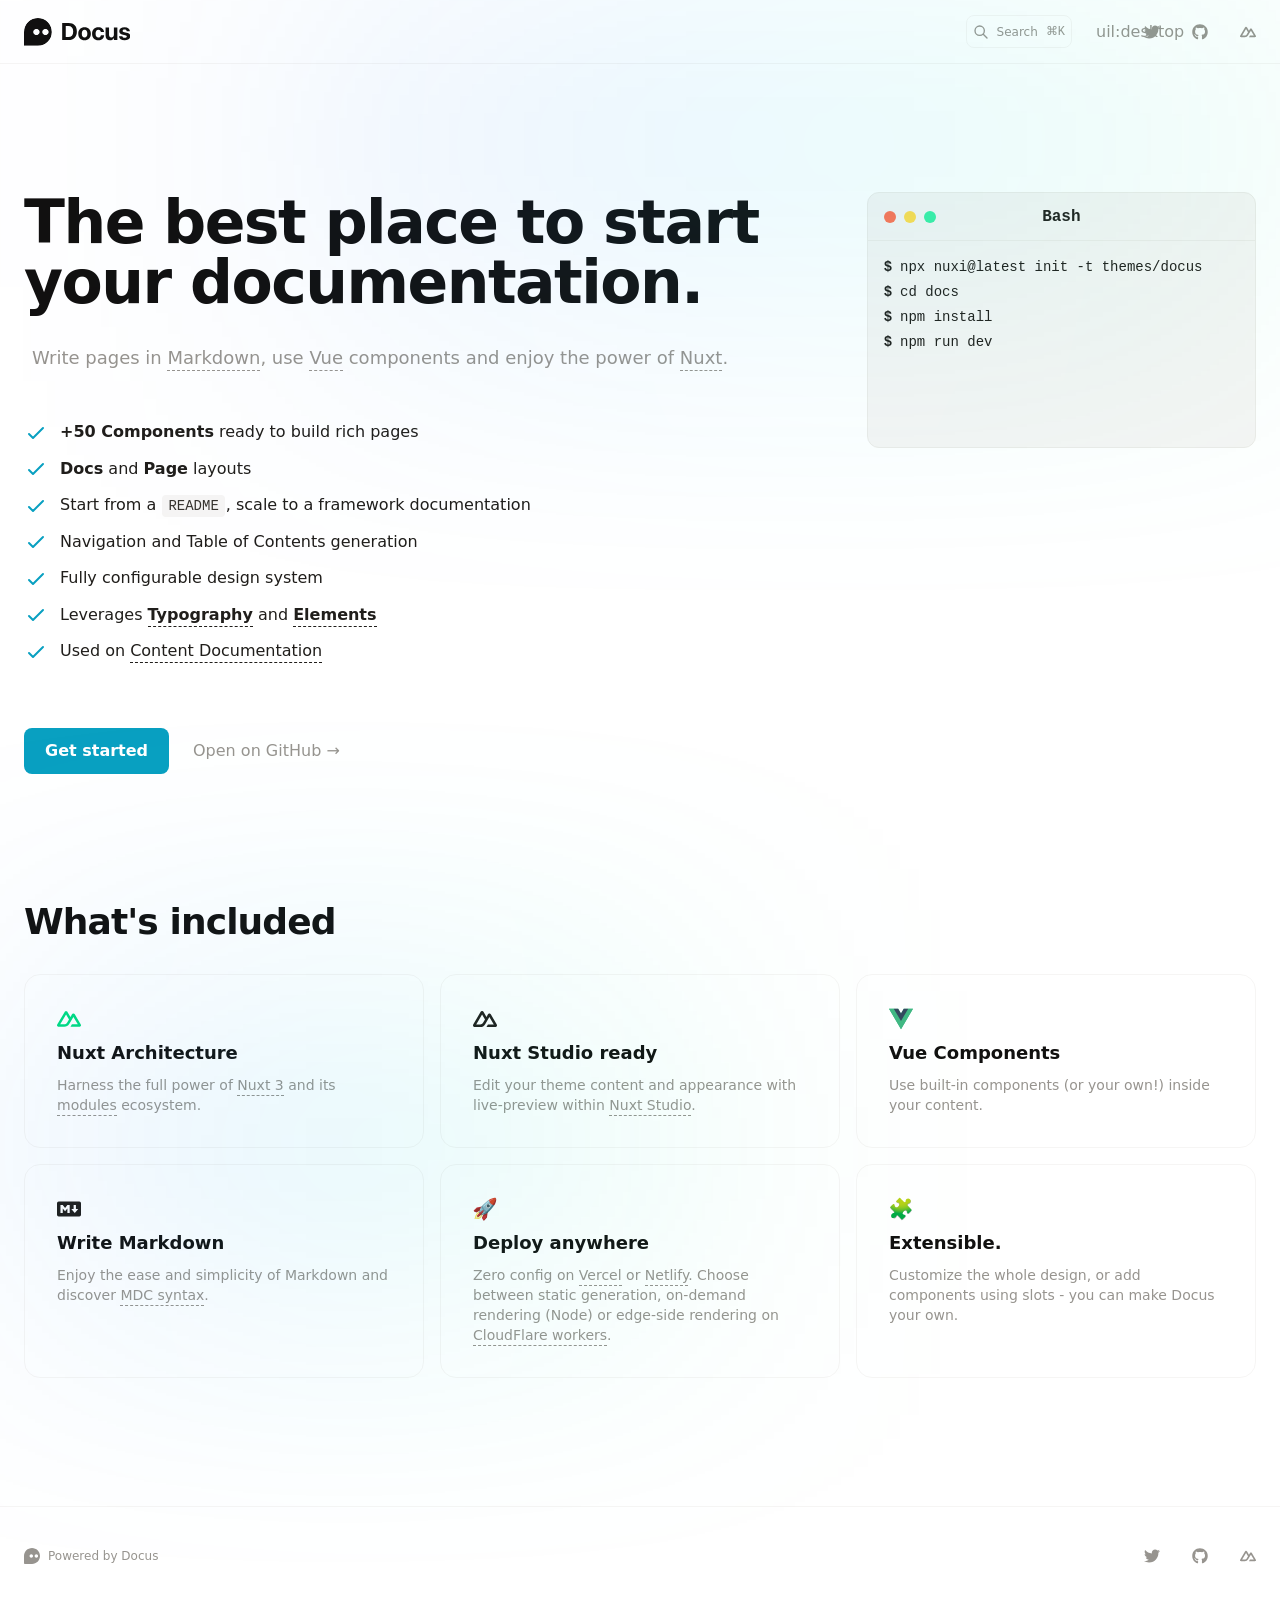
==== commit 830dfab8: "Deploying to gh-pages from @ otabekoff/learning-docus@222d84c75ac336c2179bacc9063c56e74b3d0ed7 🚀" ====
--- a/index.html
+++ b/index.html
@@ -1,6 +1,4 @@
-<!DOCTYPE html>
-<html  lang="en">
-<head><meta charset="utf-8">
+<!DOCTYPE html><html lang="en"><head><meta charset="utf-8">
 <meta name="viewport" content="width=device-width, initial-scale=1">
 <title>Home · Docus</title>
 <meta name="twitter:card" content="summary_large_image">
@@ -10,72 +8,69 @@
 <meta property="og:title" content="Home">
 <link rel="search" type="application/opensearchdescription+xml" href="opensearch.xml">
 <link rel="preload" as="fetch" crossorigin="anonymous" href="/_payload.json">
-<link rel="stylesheet" href="/_nuxt/entry.c73644ae.css">
-<link rel="stylesheet" href="/_nuxt/DocumentDrivenNotFound.e74f113e.css">
-<link rel="stylesheet" href="/_nuxt/ButtonLink.3e7aad1a.css">
-<link rel="stylesheet" href="/_nuxt/page.622f1176.css">
-<link rel="stylesheet" href="/_nuxt/Ellipsis.586b2f68.css">
-<link rel="stylesheet" href="/_nuxt/BlockHero.7b2d14e4.css">
-<link rel="stylesheet" href="/_nuxt/Terminal.01454687.css">
-<link rel="stylesheet" href="/_nuxt/VideoPlayer.61767376.css">
-<link rel="stylesheet" href="/_nuxt/ProseA.5a9f544a.css">
-<link rel="stylesheet" href="/_nuxt/List.157139f9.css">
-<link rel="stylesheet" href="/_nuxt/ProseStrong.4d333ea9.css">
-<link rel="stylesheet" href="/_nuxt/ProseCodeInline.a69ddccc.css">
-<link rel="stylesheet" href="/_nuxt/CardGrid.4c03e597.css">
-<link rel="stylesheet" href="/_nuxt/Card.fe565a0d.css">
-<link rel="stylesheet" href="/_nuxt/IconNuxtStudio.1d740d58.css">
-<link rel="modulepreload" as="script" crossorigin href="/_nuxt/entry.699be9ef.js">
-<link rel="modulepreload" as="script" crossorigin href="/_nuxt/document-driven.42618ea0.js">
-<link rel="modulepreload" as="script" crossorigin href="/_nuxt/DocumentDrivenEmpty.a34dc828.js">
-<link rel="modulepreload" as="script" crossorigin href="/_nuxt/ContentRenderer.776a3c97.js">
-<link rel="modulepreload" as="script" crossorigin href="/_nuxt/ContentRendererMarkdown.vue.12e9435f.js">
-<link rel="modulepreload" as="script" crossorigin href="/_nuxt/DocumentDrivenNotFound.7c6e58bd.js">
-<link rel="modulepreload" as="script" crossorigin href="/_nuxt/ButtonLink.c943e5ec.js">
-<link rel="modulepreload" as="script" crossorigin href="/_nuxt/slot.c9d00a44.js">
-<link rel="modulepreload" as="script" crossorigin href="/_nuxt/node.676c5e99.js">
-<link rel="modulepreload" as="script" crossorigin href="/_nuxt/page.54d9ff0b.js">
-<link rel="modulepreload" as="script" crossorigin href="/_nuxt/ContentRendererMarkdown.92e52411.js">
-<link rel="modulepreload" as="script" crossorigin href="/_nuxt/IconDocus.b646f106.js">
-<link rel="modulepreload" as="script" crossorigin href="/_nuxt/Ellipsis.c187951e.js">
-<link rel="modulepreload" as="script" crossorigin href="/_nuxt/BlockHero.9a9072fd.js">
-<link rel="modulepreload" as="script" crossorigin href="/_nuxt/Terminal.62998270.js">
-<link rel="modulepreload" as="script" crossorigin href="/_nuxt/VideoPlayer.8fa8f061.js">
-<link rel="modulepreload" as="script" crossorigin href="/_nuxt/NuxtImg.vue.9da13629.js">
-<link rel="modulepreload" as="script" crossorigin href="/_nuxt/ProseA.7bf330f7.js">
-<link rel="modulepreload" as="script" crossorigin href="/_nuxt/List.e5f59e77.js">
-<link rel="modulepreload" as="script" crossorigin href="/_nuxt/MDCSlot.9b12d9df.js">
-<link rel="modulepreload" as="script" crossorigin href="/_nuxt/ProseStrong.7f839446.js">
-<link rel="modulepreload" as="script" crossorigin href="/_nuxt/ProseCodeInline.09be1660.js">
-<link rel="modulepreload" as="script" crossorigin href="/_nuxt/CardGrid.0201bb74.js">
-<link rel="modulepreload" as="script" crossorigin href="/_nuxt/Card.de5a77f5.js">
-<link rel="modulepreload" as="script" crossorigin href="/_nuxt/IconNuxtStudio.93600e8f.js">
-<link rel="prefetch" as="style" href="/_nuxt/DocsPageLayout.f520ef95.css">
-<link rel="prefetch" as="style" href="/_nuxt/DocsAside.01f2e197.css">
-<link rel="prefetch" as="style" href="/_nuxt/Alert.1b68c7fb.css">
-<link rel="prefetch" as="style" href="/_nuxt/DocsPageBottom.bf3de25d.css">
-<link rel="prefetch" as="style" href="/_nuxt/DocsPrevNext.9d28947b.css">
-<link rel="prefetch" as="style" href="/_nuxt/DocsToc.eef473da.css">
-<link rel="prefetch" as="style" href="/_nuxt/DocsTocLinks.13b90791.css">
-<link rel="prefetch" as="script" crossorigin href="/_nuxt/default.5bd593c0.js">
-<link rel="prefetch" as="script" crossorigin href="/_nuxt/DocsPageLayout.76d98734.js">
-<link rel="prefetch" as="script" crossorigin href="/_nuxt/DocsAside.0a5d353d.js">
-<link rel="prefetch" as="script" crossorigin href="/_nuxt/Alert.8badd303.js">
-<link rel="prefetch" as="script" crossorigin href="/_nuxt/DocsPageBottom.c269fad7.js">
-<link rel="prefetch" as="script" crossorigin href="/_nuxt/EditOnLink.vue.b46ae4e2.js">
-<link rel="prefetch" as="script" crossorigin href="/_nuxt/DocsPrevNext.1d124eff.js">
-<link rel="prefetch" as="script" crossorigin href="/_nuxt/DocsToc.ea79ebf1.js">
-<link rel="prefetch" as="script" crossorigin href="/_nuxt/DocsTocLinks.5a3fe974.js">
-<link rel="prefetch" as="script" crossorigin href="/_nuxt/client-db.edff8e05.js">
-<link rel="prefetch" as="style" href="/_nuxt/useStudio.7f8f3189.css">
-<link rel="prefetch" as="script" crossorigin href="/_nuxt/useStudio.c4c52643.js">
-<link rel="prefetch" as="script" crossorigin href="/_nuxt/debug.c00acb0b.js">
-<link rel="prefetch" as="style" href="/_nuxt/error-404.7910d5ca.css">
-<link rel="prefetch" as="script" crossorigin href="/_nuxt/error-404.816e7c33.js">
-<link rel="prefetch" as="style" href="/_nuxt/error-500.1db01289.css">
-<link rel="prefetch" as="script" crossorigin href="/_nuxt/error-500.8e83b865.js">
-<script type="module" src="/_nuxt/entry.699be9ef.js" crossorigin></script><style id="pinceau-runtime-hydratable">@media{.phy[--]{--puid:WMVN9k-v;}.pv-EE8IkW{padding-left:var(--elements-container-padding-mobile);padding-right:var(--elements-container-padding-mobile);}@media (min-width: 475px){.pv-EE8IkW{padding-left:var(--elements-container-padding-xs);padding-right:var(--elements-container-padding-xs);}}@media (min-width: 640px){.pv-EE8IkW{padding-left:var(--elements-container-padding-sm);padding-right:var(--elements-container-padding-sm);}}@media (min-width: 768px){.pv-EE8IkW{padding-left:var(--elements-container-padding-md);padding-right:var(--elements-container-padding-md);}}} @media{.phy[--]{--puid:6IkPt_-v;}.pv-kA6U1i{max-width:var(--elements-container-maxWidth);padding-left:var(--elements-container-padding-mobile);padding-right:var(--elements-container-padding-mobile);}@media (min-width: 475px){.pv-kA6U1i{padding-left:var(--elements-container-padding-xs);padding-right:var(--elements-container-padding-xs);}}@media (min-width: 640px){.pv-kA6U1i{padding-left:var(--elements-container-padding-sm);padding-right:var(--elements-container-padding-sm);}}@media (min-width: 768px){.pv-kA6U1i{padding-left:var(--elements-container-padding-md);padding-right:var(--elements-container-padding-md);}}} @media{.phy[--]{--puid:11Zvtw-c;}.pc-11Zvtw[data-v-50a0a168]{---c-cn-top:0;---eih-inset-inline-start:auto;---if-b-inset-inline-end:0px;---ss-e-z-index:10;---wj8-max-width:75%;---t33-height:10rem;---jfd-filter:blur(150px);---y-uj-background:linear-gradient(97.62deg, rgba(0, 71, 225, 0.22) 2.27%, rgba(26, 214, 255, 0.22) 50.88%, rgba(0, 220, 130, 0.22) 98.48%);}} @media{.phy[--]{--puid:dUMYFE-c;}.pc-dUMYFE[data-v-32a53581]{---ym9-button-primary:var(--color-primary-600);---a23-button-secondary:var(--color-primary-500);}} @media{.phy[--]{--puid:dUMYFE-v;}.pv-iTILGL{padding:var(--space-rem-625) var(--space-5);font-size:var(--text-base-fontSize);line-height:var(--text-base-lineHeight);}} @media{.phy[--]{--puid:-oWA23-c;}.pc--oWA23[data-v-50a0a168]{---c-cn-top:10rem;---eih-inset-inline-start:0px;---if-b-inset-inline-end:auto;---ss-e-z-index:10;---wj8-max-width:40rem;---t33-height:10rem;---jfd-filter:blur(140px);---y-uj-background:linear-gradient(97.62deg, rgba(0, 71, 225, 0.22) 2.27%, rgba(26, 214, 255, 0.22) 50.88%, rgba(0, 220, 130, 0.22) 98.48%);}} </style><style id="pinceau-theme">@media { :root {--pinceau-mq: initial; --docus-search-results-highlight-color: white;--docus-search-results-window-maxHeight: 100%;--docus-search-results-window-maxWidth: 640px;--docus-search-results-window-marginTop: 0;--docus-search-input-borderStyle: solid;--docus-search-input-borderWidth: 1px;--docus-search-backdropFilter: blur(24px);--docus-loadingBar-gradientColorStop3: #0047e1;--docus-loadingBar-gradientColorStop2: #34cdfe;--docus-loadingBar-gradientColorStop1: #00dc82;--docus-loadingBar-height: 3px;--docus-readableLine: 78ch;--docus-footer-height: 145px;--docus-header-height: 64px;--prose-code-inline-padding: 0.2rem 0.375rem 0.2rem 0.375rem;--prose-code-block-backdropFilter: contrast(1);--prose-code-block-border-style: solid;--prose-code-block-border-width: 1px;--prose-tbody-tr-borderBottom-style: dashed;--prose-tbody-tr-borderBottom-width: 1px;--prose-th-textAlign: inherit;--prose-thead-borderBottom-style: solid;--prose-thead-borderBottom-width: 1px;--prose-thead-border-style: solid;--prose-thead-border-width: 0px;--prose-table-textAlign: start;--prose-hr-width: 1px;--prose-hr-style: solid;--prose-li-listStylePosition: outside;--prose-ol-li-markerColor: currentColor;--prose-ol-paddingInlineStart: 21px;--prose-ol-listStyleType: decimal;--prose-ul-li-markerColor: currentColor;--prose-ul-paddingInlineStart: 21px;--prose-ul-listStyleType: disc;--prose-blockquote-border-style: solid;--prose-blockquote-border-width: 4px;--prose-blockquote-quotes: '201C' '201D' '2018' '2019';--prose-blockquote-paddingInlineStart: 24px;--prose-a-code-color-hover: currentColor;--prose-a-code-color-static: currentColor;--prose-a-hasCode-borderBottom: none;--prose-a-border-distance: 2px;--prose-a-border-color-hover: currentColor;--prose-a-border-color-static: currentColor;--prose-a-border-style-hover: solid;--prose-a-border-style-static: dashed;--prose-a-border-width: 1px;--prose-a-color-static: inherit;--prose-a-textDecoration: none;--prose-h6-margin: 3rem 0 2rem;--prose-h5-margin: 3rem 0 2rem;--prose-h4-margin: 3rem 0 2rem;--prose-h3-margin: 3rem 0 2rem;--prose-h2-margin: 3rem 0 2rem;--prose-h1-margin: 0 0 2rem;--typography-lead-loose: 2;--typography-lead-relaxed: 1.625;--typography-lead-normal: 1.5;--typography-lead-snug: 1.375;--typography-lead-tight: 1.25;--typography-lead-none: 1;--typography-lead-10: 2.5rem;--typography-lead-9: 2.25rem;--typography-lead-8: 2rem;--typography-lead-7: 1.75rem;--typography-lead-6: 1.5rem;--typography-lead-5: 1.25rem;--typography-lead-4: 1rem;--typography-lead-3: .75rem;--typography-lead-2: .5rem;--typography-lead-1: .025rem;--typography-fontWeight-black: 900;--typography-fontWeight-extrabold: 800;--typography-fontWeight-bold: 700;--typography-fontWeight-semibold: 600;--typography-fontWeight-medium: 500;--typography-fontWeight-normal: 400;--typography-fontWeight-light: 300;--typography-fontWeight-extralight: 200;--typography-fontWeight-thin: 100;--typography-fontSize-9xl: 128px;--typography-fontSize-8xl: 96px;--typography-fontSize-7xl: 72px;--typography-fontSize-6xl: 60px;--typography-fontSize-5xl: 48px;--typography-fontSize-4xl: 36px;--typography-fontSize-3xl: 30px;--typography-fontSize-2xl: 24px;--typography-fontSize-xl: 20px;--typography-fontSize-lg: 18px;--typography-fontSize-base: 16px;--typography-fontSize-sm: 14px;--typography-fontSize-xs: 12px;--typography-letterSpacing-wide: 0.025em;--typography-letterSpacing-tight: -0.025em;--typography-verticalMargin-base: 24px;--typography-verticalMargin-sm: 16px;--elements-border-secondary-hover: [object Object];--elements-backdrop-background: #fffc;--elements-backdrop-filter: saturate(200%) blur(20px);--elements-container-maxWidth: 80rem;--lead-loose: 2;--lead-relaxed: 1.625;--lead-normal: 1.5;--lead-snug: 1.375;--lead-tight: 1.25;--lead-none: 1;--lead-10: 2.5rem;--lead-9: 2.25rem;--lead-8: 2rem;--lead-7: 1.75rem;--lead-6: 1.5rem;--lead-5: 1.25rem;--lead-4: 1rem;--lead-3: .75rem;--lead-2: .5rem;--lead-1: .025rem;--letterSpacing-widest: 0.1em;--letterSpacing-wider: 0.05em;--letterSpacing-wide: 0.025em;--letterSpacing-normal: 0em;--letterSpacing-tight: -0.025em;--letterSpacing-tighter: -0.05em;--fontSize-9xl: 8rem;--fontSize-8xl: 6rem;--fontSize-7xl: 4.5rem;--fontSize-6xl: 3.75rem;--fontSize-5xl: 3rem;--fontSize-4xl: 2.25rem;--fontSize-3xl: 1.875rem;--fontSize-2xl: 1.5rem;--fontSize-xl: 1.25rem;--fontSize-lg: 1.125rem;--fontSize-base: 1rem;--fontSize-sm: 0.875rem;--fontSize-xs: 0.75rem;--fontWeight-black: 900;--fontWeight-extrabold: 800;--fontWeight-bold: 700;--fontWeight-semibold: 600;--fontWeight-medium: 500;--fontWeight-normal: 400;--fontWeight-light: 300;--fontWeight-extralight: 200;--fontWeight-thin: 100;--font-mono: ui-monospace, SFMono-Regular, Menlo, Monaco, Consolas, Liberation Mono, Courier New, monospace;--font-serif: ui-serif, Georgia, Cambria, Times New Roman, Times, serif;--font-sans: ui-sans-serif, system-ui, -apple-system, BlinkMacSystemFont, Segoe UI, Roboto, Helvetica Neue, Arial, Noto Sans, sans-serif, Apple Color Emoji, Segoe UI Emoji, Segoe UI Symbol, Noto Color Emoji;--opacity-total: 1;--opacity-high: 0.8;--opacity-medium: 0.5;--opacity-soft: 0.3;--opacity-light: 0.15;--opacity-bright: 0.1;--opacity-noOpacity: 0;--borderWidth-lg: 3px;--borderWidth-md: 2px;--borderWidth-sm: 1px;--borderWidth-noBorder: 0;--space-rem-875: 0.875rem;--space-rem-625: 0.625rem;--space-rem-375: 0.375rem;--space-rem-125: 0.125rem;--space-px: 1px;--space-128: 32rem;--space-96: 24rem;--space-80: 20rem;--space-72: 18rem;--space-64: 16rem;--space-60: 15rem;--space-56: 14rem;--space-52: 13rem;--space-48: 12rem;--space-44: 11rem;--space-40: 10rem;--space-36: 9rem;--space-32: 8rem;--space-28: 7rem;--space-24: 6rem;--space-20: 5rem;--space-16: 4rem;--space-14: 3.5rem;--space-12: 3rem;--space-11: 2.75rem;--space-10: 2.5rem;--space-9: 2.25rem;--space-8: 2rem;--space-7: 1.75rem;--space-6: 1.5rem;--space-5: 1.25rem;--space-4: 1rem;--space-3: 0.75rem;--space-2: 0.5rem;--space-1: 0.25rem;--space-0: 0px;--size-full: 100%;--size-7xl: 80rem;--size-6xl: 72rem;--size-5xl: 64rem;--size-4xl: 56rem;--size-3xl: 48rem;--size-2xl: 42rem;--size-xl: 36rem;--size-lg: 32rem;--size-md: 28rem;--size-sm: 24rem;--size-xs: 20rem;--size-200: 200px;--size-104: 104px;--size-80: 80px;--size-64: 64px;--size-56: 56px;--size-48: 48px;--size-40: 40px;--size-32: 32px;--size-24: 24px;--size-20: 20px;--size-16: 16px;--size-12: 12px;--size-8: 8px;--size-6: 6px;--size-4: 4px;--size-2: 2px;--size-0: 0px;--radii-full: 9999px;--radii-3xl: 1.75rem;--radii-2xl: 1.5rem;--radii-xl: 1rem;--radii-lg: 0.75rem;--radii-md: 0.5rem;--radii-sm: 0.375rem;--radii-xs: 0.25rem;--radii-2xs: 0.125rem;--radii-none: 0px;--shadow-none: 0px 0px 0px 0px transparent;--height-screen: 100vh;--width-screen: 100vw;--color-primary-900: #001A1F;--color-primary-800: #00232B;--color-primary-700: #024757;--color-primary-600: #09A0C1;--color-primary-500: #1AD6FF;--color-primary-400: #55E1FF;--color-primary-300: #82E3FF;--color-primary-200: #C5F2FF;--color-primary-100: #DCF7FF;--color-primary-50: #F1FCFF;--color-ruby-900: #380011;--color-ruby-800: #700021;--color-ruby-700: #a90032;--color-ruby-600: #e10043;--color-ruby-500: #ff1a5e;--color-ruby-400: #ff4079;--color-ruby-300: #ff6694;--color-ruby-200: #ff8dae;--color-ruby-100: #ffb3c9;--color-ruby-50: #ffd9e4;--color-pink-900: #380025;--color-pink-800: #70004b;--color-pink-700: #a90070;--color-pink-600: #e10095;--color-pink-500: #ff1ab2;--color-pink-400: #ff40bf;--color-pink-300: #ff66cc;--color-pink-200: #ff8dd8;--color-pink-100: #ffb3e5;--color-pink-50: #ffd9f2;--color-purple-900: #190038;--color-purple-800: #330070;--color-purple-700: #4c00a9;--color-purple-600: #6500e1;--color-purple-500: #811aff;--color-purple-400: #9640ff;--color-purple-300: #ab66ff;--color-purple-200: #c08dff;--color-purple-100: #d5b3ff;--color-purple-50: #ead9ff;--color-royalblue-900: #0b0531;--color-royalblue-800: #160a62;--color-royalblue-700: #211093;--color-royalblue-600: #2c15c4;--color-royalblue-500: #4127e8;--color-royalblue-400: #614bec;--color-royalblue-300: #806ff0;--color-royalblue-200: #a093f3;--color-royalblue-100: #c0b7f7;--color-royalblue-50: #dfdbfb;--color-indigoblue-900: #001238;--color-indigoblue-800: #002370;--color-indigoblue-700: #0035a9;--color-indigoblue-600: #0047e1;--color-indigoblue-500: #1a62ff;--color-indigoblue-400: #407cff;--color-indigoblue-300: #6696ff;--color-indigoblue-200: #8db0ff;--color-indigoblue-100: #b3cbff;--color-indigoblue-50: #d9e5ff;--color-blue-900: #00131D;--color-blue-800: #002235;--color-blue-700: #014267;--color-blue-600: #0069A6;--color-blue-500: #1AADFF;--color-blue-400: #64C7FF;--color-blue-300: #A1DDFF;--color-blue-200: #C6EAFF;--color-blue-100: #DFF3FF;--color-blue-50: #F2FAFF;--color-lightblue-900: #002e38;--color-lightblue-800: #005c70;--color-lightblue-700: #008aa9;--color-lightblue-600: #00b9e1;--color-lightblue-500: #1ad6ff;--color-lightblue-400: #40ddff;--color-lightblue-300: #66e4ff;--color-lightblue-200: #8deaff;--color-lightblue-100: #b3f1ff;--color-lightblue-50: #d9f8ff;--color-teal-900: #062a28;--color-teal-800: #0b544f;--color-teal-700: #117d77;--color-teal-600: #16a79e;--color-teal-500: #1cd1c6;--color-teal-400: #36e4da;--color-teal-300: #5fe9e1;--color-teal-200: #87efe9;--color-teal-100: #aff4f0;--color-teal-50: #d7faf8;--color-pear-900: #2a2b09;--color-pear-800: #545512;--color-pear-700: #7e801b;--color-pear-600: #a8aa24;--color-pear-500: #d0d32f;--color-pear-400: #d8da52;--color-pear-300: #e0e274;--color-pear-200: #e8e997;--color-pear-100: #eff0ba;--color-pear-50: #f7f8dc;--color-red-900: #1C0301;--color-red-800: #340A01;--color-red-700: #701704;--color-red-600: #BB2402;--color-red-500: #FF3B10;--color-red-400: #FF7353;--color-red-300: #FFA692;--color-red-200: #FFDED7;--color-red-100: #FFF3F0;--color-red-50: #FFF9F8;--color-orange-900: #381800;--color-orange-800: #702f00;--color-orange-700: #a94700;--color-orange-600: #e15e00;--color-orange-500: #ff7a1a;--color-orange-400: #ff9040;--color-orange-300: #ffa666;--color-orange-200: #ffbd8d;--color-orange-100: #ffd3b3;--color-orange-50: #ffe9d9;--color-yellow-900: #1B1500;--color-yellow-800: #292100;--color-yellow-700: #614E02;--color-yellow-600: #CBA408;--color-yellow-500: #FBCA05;--color-yellow-400: #FFDC4E;--color-yellow-300: #FFE372;--color-yellow-200: #FFF0B1;--color-yellow-100: #FFF6D3;--color-yellow-50: #FFFCEE;--color-green-900: #00190F;--color-green-800: #002817;--color-green-700: #006037;--color-green-600: #00B467;--color-green-500: #0DD885;--color-green-400: #3CEEA5;--color-green-300: #86FBCB;--color-green-200: #C3FFE6;--color-green-100: #DEFFF1;--color-green-50: #ECFFF7;--color-gray-900: #121110;--color-gray-800: #201E1B;--color-gray-700: #36332E;--color-gray-600: #67635D;--color-gray-500: #97948F;--color-gray-400: #ADA9A4;--color-gray-300: #DBD9D3;--color-gray-200: #ECEBE8;--color-gray-100: #F6F5F4;--color-gray-50: #FBFBFB;--color-black: #0B0A0A;--color-white: #ffffff;--media-portrait: only screen and (orientation: portrait);--media-landscape: only screen and (orientation: landscape);--media-rm: (prefers-reduced-motion: reduce);--media-2xl: (min-width: 1536px);--media-xl: (min-width: 1280px);--media-lg: (min-width: 1024px);--media-md: (min-width: 768px);--media-sm: (min-width: 640px);--media-xs: (min-width: 475px);--docus-search-results-highlight-backgroundColor: var(--color-primary-500);--docus-search-results-selected-backgroundColor: var(--color-gray-300);--docus-search-results-window-borderRadius: none;--docus-search-results-window-marginX: 0;--docus-search-input-backgroundColor: var(--color-gray-200);--docus-search-input-padding: var(--space-2) var(--space-4);--docus-search-input-gap: var(--space-2);--docus-search-input-fontSize: var(--fontSize-sm);--docus-search-input-borderColor: var(--color-gray-200);--docus-search-input-borderRadius: var(--radii-2xs);--docus-footer-padding: var(--space-4) 0;--docus-header-title-color-hover: var(--color-primary-500);--docus-header-title-color-static: var(--color-gray-900);--docus-header-title-fontWeight: var(--fontWeight-bold);--docus-header-title-fontSize: var(--fontSize-2xl);--docus-header-logo-height: var(--space-6);--docus-body-fontFamily: var(--font-sans);--docus-body-color: var(--color-gray-800);--docus-body-backgroundColor: var(--color-white);--prose-code-inline-fontWeight: var(--typography-fontWeight-normal);--prose-code-inline-fontSize: var(--typography-fontSize-sm);--prose-code-inline-borderRadius: var(--radii-xs);--prose-code-block-pre-padding: var(--typography-verticalMargin-sm);--prose-code-block-margin: var(--typography-verticalMargin-base) 0;--prose-code-block-fontSize: var(--typography-fontSize-sm);--prose-tbody-code-inline-fontSize: var(--typography-fontSize-sm);--prose-tbody-td-padding: var(--typography-verticalMargin-sm);--prose-th-fontWeight: var(--typography-fontWeight-semibold);--prose-th-padding: 0 var(--typography-verticalMargin-sm) var(--typography-verticalMargin-sm) var(--typography-verticalMargin-sm);--prose-table-lineHeight: var(--typography-lead-6);--prose-table-fontSize: var(--typography-fontSize-sm);--prose-table-margin: var(--typography-verticalMargin-base) 0;--prose-hr-margin: var(--typography-verticalMargin-base) 0;--prose-li-margin: var(--typography-verticalMargin-sm) 0;--prose-ol-margin: var(--typography-verticalMargin-base) 0;--prose-ul-margin: var(--typography-verticalMargin-base) 0;--prose-blockquote-margin: var(--typography-verticalMargin-base) 0;--prose-a-code-border-style: var(--prose-a-border-style-static);--prose-a-code-border-width: var(--prose-a-border-width);--prose-a-fontWeight: var(--typography-fontWeight-medium);--prose-img-margin: var(--typography-verticalMargin-base) 0;--prose-strong-fontWeight: var(--typography-fontWeight-semibold);--prose-h6-iconSize: var(--typography-fontSize-base);--prose-h6-fontWeight: var(--typography-fontWeight-semibold);--prose-h6-lineHeight: var(--typography-lead-normal);--prose-h6-fontSize: var(--typography-fontSize-lg);--prose-h5-iconSize: var(--typography-fontSize-lg);--prose-h5-fontWeight: var(--typography-fontWeight-semibold);--prose-h5-lineHeight: var(--typography-lead-snug);--prose-h5-fontSize: var(--typography-fontSize-xl);--prose-h4-iconSize: var(--typography-fontSize-lg);--prose-h4-letterSpacing: var(--typography-letterSpacing-tight);--prose-h4-fontWeight: var(--typography-fontWeight-semibold);--prose-h4-lineHeight: var(--typography-lead-snug);--prose-h4-fontSize: var(--typography-fontSize-2xl);--prose-h3-iconSize: var(--typography-fontSize-xl);--prose-h3-letterSpacing: var(--typography-letterSpacing-tight);--prose-h3-fontWeight: var(--typography-fontWeight-semibold);--prose-h3-lineHeight: var(--typography-lead-snug);--prose-h3-fontSize: var(--typography-fontSize-3xl);--prose-h2-iconSize: var(--typography-fontSize-2xl);--prose-h2-letterSpacing: var(--typography-letterSpacing-tight);--prose-h2-fontWeight: var(--typography-fontWeight-semibold);--prose-h2-lineHeight: var(--typography-lead-tight);--prose-h2-fontSize: var(--typography-fontSize-4xl);--prose-h1-iconSize: var(--typography-fontSize-3xl);--prose-h1-letterSpacing: var(--typography-letterSpacing-tight);--prose-h1-fontWeight: var(--typography-fontWeight-bold);--prose-h1-lineHeight: var(--typography-lead-tight);--prose-h1-fontSize: var(--typography-fontSize-5xl);--prose-p-br-margin: var(--typography-verticalMargin-base) 0 0 0;--prose-p-margin: var(--typography-verticalMargin-base) 0;--prose-p-lineHeight: var(--typography-lead-normal);--prose-p-fontSize: var(--typography-fontSize-base);--typography-color-secondary-900: var(--color-gray-900);--typography-color-secondary-800: var(--color-gray-800);--typography-color-secondary-700: var(--color-gray-700);--typography-color-secondary-600: var(--color-gray-600);--typography-color-secondary-500: var(--color-gray-500);--typography-color-secondary-400: var(--color-gray-400);--typography-color-secondary-300: var(--color-gray-300);--typography-color-secondary-200: var(--color-gray-200);--typography-color-secondary-100: var(--color-gray-100);--typography-color-secondary-50: var(--color-gray-50);--typography-color-primary-900: var(--color-primary-900);--typography-color-primary-800: var(--color-primary-800);--typography-color-primary-700: var(--color-primary-700);--typography-color-primary-600: var(--color-primary-600);--typography-color-primary-500: var(--color-primary-500);--typography-color-primary-400: var(--color-primary-400);--typography-color-primary-300: var(--color-primary-300);--typography-color-primary-200: var(--color-primary-200);--typography-color-primary-100: var(--color-primary-100);--typography-color-primary-50: var(--color-primary-50);--typography-font-code: var(--font-mono);--typography-font-body: var(--font-sans);--typography-font-display: var(--font-sans);--typography-body-backgroundColor: var(--color-white);--typography-body-color: var(--color-black);--elements-state-danger-borderColor-secondary: var(--color-red-200);--elements-state-danger-borderColor-primary: var(--color-red-100);--elements-state-danger-backgroundColor-secondary: var(--color-red-100);--elements-state-danger-backgroundColor-primary: var(--color-red-50);--elements-state-danger-color-secondary: var(--color-red-600);--elements-state-danger-color-primary: var(--color-red-500);--elements-state-warning-borderColor-secondary: var(--color-yellow-200);--elements-state-warning-borderColor-primary: var(--color-yellow-100);--elements-state-warning-backgroundColor-secondary: var(--color-yellow-100);--elements-state-warning-backgroundColor-primary: var(--color-yellow-50);--elements-state-warning-color-secondary: var(--color-yellow-700);--elements-state-warning-color-primary: var(--color-yellow-600);--elements-state-success-borderColor-secondary: var(--color-green-200);--elements-state-success-borderColor-primary: var(--color-green-100);--elements-state-success-backgroundColor-secondary: var(--color-green-100);--elements-state-success-backgroundColor-primary: var(--color-green-50);--elements-state-success-color-secondary: var(--color-green-600);--elements-state-success-color-primary: var(--color-green-500);--elements-state-info-borderColor-secondary: var(--color-blue-200);--elements-state-info-borderColor-primary: var(--color-blue-100);--elements-state-info-backgroundColor-secondary: var(--color-blue-100);--elements-state-info-backgroundColor-primary: var(--color-blue-50);--elements-state-info-color-secondary: var(--color-blue-600);--elements-state-info-color-primary: var(--color-blue-500);--elements-state-primary-borderColor-secondary: var(--color-primary-200);--elements-state-primary-borderColor-primary: var(--color-primary-100);--elements-state-primary-backgroundColor-secondary: var(--color-primary-100);--elements-state-primary-backgroundColor-primary: var(--color-primary-50);--elements-state-primary-color-secondary: var(--color-primary-700);--elements-state-primary-color-primary: var(--color-primary-600);--elements-surface-secondary-backgroundColor: var(--color-gray-200);--elements-surface-primary-backgroundColor: var(--color-gray-100);--elements-surface-background-base: var(--color-gray-100);--elements-border-secondary-static: var(--color-gray-200);--elements-border-primary-hover: var(--color-gray-200);--elements-border-primary-static: var(--color-gray-100);--elements-container-padding-md: var(--space-6);--elements-container-padding-sm: var(--space-6);--elements-container-padding-xs: var(--space-4);--elements-container-padding-mobile: var(--space-4);--elements-text-secondary-color-hover: var(--color-gray-700);--elements-text-secondary-color-static: var(--color-gray-500);--elements-text-primary-color-static: var(--color-gray-900);--text-6xl-lineHeight: var(--lead-none);--text-6xl-fontSize: var(--fontSize-6xl);--text-5xl-lineHeight: var(--lead-none);--text-5xl-fontSize: var(--fontSize-5xl);--text-4xl-lineHeight: var(--lead-10);--text-4xl-fontSize: var(--fontSize-4xl);--text-3xl-lineHeight: var(--lead-9);--text-3xl-fontSize: var(--fontSize-3xl);--text-2xl-lineHeight: var(--lead-8);--text-2xl-fontSize: var(--fontSize-2xl);--text-xl-lineHeight: var(--lead-7);--text-xl-fontSize: var(--fontSize-xl);--text-lg-lineHeight: var(--lead-7);--text-lg-fontSize: var(--fontSize-lg);--text-base-lineHeight: var(--lead-6);--text-base-fontSize: var(--fontSize-base);--text-sm-lineHeight: var(--lead-5);--text-sm-fontSize: var(--fontSize-sm);--text-xs-lineHeight: var(--lead-4);--text-xs-fontSize: var(--fontSize-xs);--color-shadow: var(--color-gray-400);--color-secondary-900: var(--color-gray-900);--color-secondary-800: var(--color-gray-800);--color-secondary-700: var(--color-gray-700);--color-secondary-600: var(--color-gray-600);--color-secondary-500: var(--color-gray-500);--color-secondary-400: var(--color-gray-400);--color-secondary-300: var(--color-gray-300);--color-secondary-200: var(--color-gray-200);--color-secondary-100: var(--color-gray-100);--color-secondary-50: var(--color-gray-50);--prose-code-inline-backgroundColor: var(--typography-color-secondary-100);--prose-code-inline-color: var(--typography-color-secondary-700);--prose-code-block-backgroundColor: var(--typography-color-secondary-100);--prose-code-block-color: var(--typography-color-secondary-700);--prose-code-block-border-color: var(--typography-color-secondary-200);--prose-tbody-tr-borderBottom-color: var(--typography-color-secondary-200);--prose-th-color: var(--typography-color-secondary-600);--prose-thead-borderBottom-color: var(--typography-color-secondary-200);--prose-thead-border-color: var(--typography-color-secondary-300);--prose-hr-color: var(--typography-color-secondary-200);--prose-blockquote-border-color: var(--typography-color-secondary-200);--prose-blockquote-color: var(--typography-color-secondary-500);--prose-a-code-background-hover: var(--typography-color-primary-50);--prose-a-code-border-color-hover: var(--typography-color-primary-500);--prose-a-code-border-color-static: var(--typography-color-secondary-400);--prose-a-color-hover: var(--typography-color-primary-500);--shadow-2xl: 0px 25px 50px -12px var(--color-shadow);--shadow-xl: 0px 20px 25px -5px var(--color-shadow), 0px 8px 10px -6px var(--color-shadow);--shadow-lg: 0px 10px 15px -3px var(--color-shadow), 0px 4px 6px -4px var(--color-shadow);--shadow-md: 0px 4px 6px -1px var(--color-shadow), 0px 2px 4px -2px var(--color-shadow);--shadow-sm: 0px 1px 3px 0px var(--color-shadow), 0px 1px 2px -1px var(--color-shadow);--shadow-xs: 0px 1px 2px 0px var(--color-shadow); } }@media { :root.dark {--pinceau-mq: dark; --prose-code-block-backdropFilter: contrast(1);--prose-ol-li-markerColor: currentColor;--prose-ul-li-markerColor: currentColor;--prose-a-code-color-hover: currentColor;--prose-a-code-color-static: currentColor;--prose-a-border-color-hover: currentColor;--prose-a-border-color-static: currentColor;--prose-a-color-static: inherit;--elements-backdrop-background: #0c0d0ccc;--docus-search-results-selected-backgroundColor: var(--color-gray-700);--docus-search-input-backgroundColor: var(--color-gray-800);--docus-search-input-borderColor: transparent;--docus-header-title-color-static: var(--color-gray-100);--docus-body-color: var(--color-gray-200);--docus-body-backgroundColor: var(--color-black);--typography-body-backgroundColor: var(--color-black);--typography-body-color: var(--color-white);--elements-state-danger-borderColor-secondary: var(--color-red-700);--elements-state-danger-borderColor-primary: var(--color-red-800);--elements-state-danger-backgroundColor-secondary: var(--color-red-800);--elements-state-danger-backgroundColor-primary: var(--color-red-900);--elements-state-danger-color-secondary: var(--color-red-200);--elements-state-danger-color-primary: var(--color-red-300);--elements-state-warning-borderColor-secondary: var(--color-yellow-700);--elements-state-warning-borderColor-primary: var(--color-yellow-800);--elements-state-warning-backgroundColor-secondary: var(--color-yellow-800);--elements-state-warning-backgroundColor-primary: var(--color-yellow-900);--elements-state-warning-color-secondary: var(--color-yellow-200);--elements-state-warning-color-primary: var(--color-yellow-400);--elements-state-success-borderColor-secondary: var(--color-green-700);--elements-state-success-borderColor-primary: var(--color-green-800);--elements-state-success-backgroundColor-secondary: var(--color-green-800);--elements-state-success-backgroundColor-primary: var(--color-green-900);--elements-state-success-color-secondary: var(--color-green-200);--elements-state-success-color-primary: var(--color-green-400);--elements-state-info-borderColor-secondary: var(--color-blue-700);--elements-state-info-borderColor-primary: var(--color-blue-800);--elements-state-info-backgroundColor-secondary: var(--color-blue-800);--elements-state-info-backgroundColor-primary: var(--color-blue-900);--elements-state-info-color-secondary: var(--color-blue-200);--elements-state-info-color-primary: var(--color-blue-400);--elements-state-primary-borderColor-secondary: var(--color-primary-700);--elements-state-primary-borderColor-primary: var(--color-primary-800);--elements-state-primary-backgroundColor-secondary: var(--color-primary-800);--elements-state-primary-backgroundColor-primary: var(--color-primary-900);--elements-state-primary-color-secondary: var(--color-primary-200);--elements-state-primary-color-primary: var(--color-primary-400);--elements-surface-secondary-backgroundColor: var(--color-gray-800);--elements-surface-primary-backgroundColor: var(--color-gray-900);--elements-surface-background-base: var(--color-gray-900);--elements-border-secondary-static: var(--color-gray-800);--elements-border-primary-hover: var(--color-gray-800);--elements-border-primary-static: var(--color-gray-900);--elements-text-secondary-color-hover: var(--color-gray-200);--elements-text-secondary-color-static: var(--color-gray-400);--elements-text-primary-color-static: var(--color-gray-50);--color-shadow: var(--color-gray-800);--prose-code-inline-backgroundColor: var(--typography-color-secondary-800);--prose-code-inline-color: var(--typography-color-secondary-200);--prose-code-block-backgroundColor: var(--typography-color-secondary-900);--prose-code-block-color: var(--typography-color-secondary-200);--prose-code-block-border-color: var(--typography-color-secondary-800);--prose-tbody-tr-borderBottom-color: var(--typography-color-secondary-800);--prose-th-color: var(--typography-color-secondary-400);--prose-thead-borderBottom-color: var(--typography-color-secondary-800);--prose-thead-border-color: var(--typography-color-secondary-600);--prose-hr-color: var(--typography-color-secondary-800);--prose-blockquote-border-color: var(--typography-color-secondary-700);--prose-blockquote-color: var(--typography-color-secondary-400);--prose-a-code-background-hover: var(--typography-color-primary-900);--prose-a-code-border-color-hover: var(--typography-color-primary-600);--prose-a-code-border-color-static: var(--typography-color-secondary-600);--prose-a-color-hover: var(--typography-color-primary-400); } }@media (min-width: 640px) { :root {--pinceau-mq: sm; --docus-search-results-window-maxHeight: 320px;--docus-search-results-window-marginTop: 20vh;--docus-footer-height: 100px;--docus-search-results-window-borderRadius: var(--radii-xs);--docus-search-results-window-marginX: var(--space-4);--docus-header-logo-height: var(--space-7); } }</style><script>"use strict";(()=>{const a=window,e=document.documentElement,m=["dark","light"],c=window.localStorage.getItem("nuxt-color-mode")||"system";let n=c==="system"?f():c;const l=e.getAttribute("data-color-mode-forced");l&&(n=l),i(n),a["__NUXT_COLOR_MODE__"]={preference:c,value:n,getColorScheme:f,addColorScheme:i,removeColorScheme:d};function i(o){const t=""+o+"",s="theme";e.classList?e.classList.add(t):e.className+=" "+t,s&&e.setAttribute("data-"+s,o)}function d(o){const t=""+o+"",s="theme";e.classList?e.classList.remove(t):e.className=e.className.replace(new RegExp(t,"g"),""),s&&e.removeAttribute("data-"+s)}function r(o){return a.matchMedia("(prefers-color-scheme"+o+")")}function f(){if(a.matchMedia&&r("").media!=="not all"){for(const o of m)if(r(":"+o).matches)return o}return"light"}})();
-</script></head>
-<body ><!----><!--teleport anchor--><!----><!--teleport anchor--><div id="__nuxt"><div class="app-layout" data-v-516e1868><div class="nuxt-progress" style="width:0%;opacity:0;background-size:Infinity% auto;" data-v-516e1868></div><header class="has-dialog" data-v-516e1868 data-v-c77caed2><div class="container pv-EE8IkW pc-WMVN9k" data-v-c77caed2 data-v-22217919><!--[--><div class="section left" data-v-c77caed2><!--[--><button aria-label="Menu" data-v-6d63fae8><svg xmlns="http://www.w3.org/2000/svg" xmlns:xlink="http://www.w3.org/1999/xlink" role="img" class="icon" data-v-6d63fae8 style="" width="1em" height="1em" viewBox="0 0 24 24" data-v-41f0f5bc><path fill="none" stroke="currentColor" stroke-linecap="round" stroke-linejoin="round" stroke-width="2" d="M4 6h16M4 12h16M4 18h16"/></svg></button><!--teleport start--><!--teleport end--><!--]--><a aria-current="page" href="/" class="router-link-active router-link-exact-active navbar-logo" aria-label="Docus" data-v-c77caed2 data-v-d10d3eb8><span class="logo" data-v-d10d3eb8><svg viewbox="0 0 167 44" fill="none" xmlns="http://www.w3.org/2000/svg" data-v-d10d3eb8 data-v-f686be5b><path d="M60 34.5945H70.2569C78.3172 34.5945 83.064 29.6369 83.064 21.1959V21.159C83.064 12.7365 78.2986 8 70.2569 8H60V34.5945ZM65.6217 29.987V12.5891H69.5867C74.5197 12.5891 77.3306 15.63 77.3306 21.1775V21.2143C77.3306 26.9645 74.6128 29.987 69.5867 29.987H65.6217Z" fill="currentColor" data-v-f686be5b></path><path d="M95.1966 35C101.228 35 105.081 31.1666 105.081 24.716V24.6792C105.081 18.284 101.153 14.4321 95.178 14.4321C89.2211 14.4321 85.312 18.3208 85.312 24.6792V24.716C85.312 31.1481 89.1281 35 95.1966 35ZM95.2152 30.7795C92.5346 30.7795 90.8407 28.5863 90.8407 24.716V24.6792C90.8407 20.8642 92.5532 18.6526 95.178 18.6526C97.8213 18.6526 99.5525 20.8642 99.5525 24.6792V24.716C99.5525 28.5679 97.8585 30.7795 95.2152 30.7795Z" fill="currentColor" data-v-f686be5b></path><path d="M116.823 35C122.147 35 125.59 31.7195 125.851 27.4068V27.2962H120.788L120.769 27.4621C120.397 29.4526 119.038 30.7795 116.86 30.7795C114.179 30.7795 112.504 28.5863 112.504 24.716V24.6976C112.504 20.9195 114.179 18.6526 116.841 18.6526C119.094 18.6526 120.415 20.0901 120.751 21.97L120.788 22.1358H125.832V22.0068C125.628 17.7311 122.184 14.4321 116.767 14.4321C110.792 14.4321 106.975 18.3577 106.975 24.6792V24.6976C106.975 31.0744 110.736 35 116.823 35Z" fill="currentColor" data-v-f686be5b></path><path d="M135.08 35C138.095 35 140.143 33.5993 141.167 31.3324H141.278V34.5945H146.714V14.8375H141.278V26.1904C141.278 28.7706 139.733 30.5399 137.295 30.5399C134.856 30.5399 133.628 29.0471 133.628 26.4669V14.8375H128.192V27.5911C128.192 32.2171 130.687 35 135.08 35Z" fill="currentColor" data-v-f686be5b></path><path d="M158.27 35C163.407 35 167 32.4567 167 28.5863V28.5679C167 25.656 165.287 24.0341 161.118 23.1679L157.73 22.4491C155.719 22.0253 155.031 21.3618 155.031 20.3481V20.3297C155.031 19.058 156.203 18.2287 158.083 18.2287C160.094 18.2287 161.267 19.2976 161.453 20.7167L161.471 20.8642H166.479V20.6799C166.348 17.215 163.389 14.4321 158.083 14.4321C153.001 14.4321 149.725 16.8648 149.725 20.6246V20.643C149.725 23.5918 151.68 25.5085 155.552 26.3195L158.94 27.0198C160.894 27.4437 161.564 28.0519 161.564 29.1024V29.1208C161.564 30.3925 160.317 31.185 158.27 31.185C156.092 31.185 154.919 30.2819 154.565 28.7338L154.528 28.5679H149.223L149.241 28.7338C149.669 32.4751 152.741 35 158.27 35Z" fill="currentColor" data-v-f686be5b></path><mask id="mask0_109_36" style="mask-type:alpha;" maskUnits="userSpaceOnUse" x="0" y="0" width="44" height="44" data-v-f686be5b><path fill-rule="evenodd" clip-rule="evenodd" d="M0 21.8104C0 9.76479 9.80347 0 21.8967 0C33.99 0 43.7935 9.76479 43.7935 21.8104C43.7935 33.8559 33.99 43.6207 21.8967 43.6207H0V21.8104ZM19.5294 17.0944C22.1442 17.0944 24.2641 19.2059 24.2641 21.8104C24.2641 24.4148 22.1442 26.526 19.5294 26.526C16.9147 26.526 14.7948 24.4148 14.7948 21.8101C14.7948 19.2059 16.9147 17.0944 19.5294 17.0944V17.0944ZM38.4674 21.8104C38.4674 19.2059 36.3475 17.0944 33.7328 17.0944C31.1183 17.0944 28.9984 19.2059 28.9984 21.8104C28.9984 24.4148 31.1183 26.526 33.7328 26.526C36.3475 26.526 38.4674 24.4148 38.4674 21.8101V21.8104Z" fill="white" data-v-f686be5b></path></mask><g mask="url(#mask0_109_36)" data-v-f686be5b><path fill-rule="evenodd" clip-rule="evenodd" d="M0 21.8104C0 9.76479 9.80347 0 21.8967 0C33.99 0 43.7935 9.76479 43.7935 21.8104C43.7935 33.8559 33.99 43.6207 21.8967 43.6207H0V21.8104ZM19.5294 17.0944C22.1442 17.0944 24.2641 19.2059 24.2641 21.8104C24.2641 24.4148 22.1442 26.526 19.5294 26.526C16.9147 26.526 14.7948 24.4148 14.7948 21.8101C14.7948 19.2059 16.9147 17.0944 19.5294 17.0944V17.0944ZM38.4674 21.8104C38.4674 19.2059 36.3475 17.0944 33.7328 17.0944C31.1183 17.0944 28.9984 19.2059 28.9984 21.8104C28.9984 24.4148 31.1183 26.526 33.7328 26.526C36.3475 26.526 38.4674 24.4148 38.4674 21.8101V21.8104Z" fill="currentColor" data-v-f686be5b></path><path d="M9.9987e-06 43.6206H-0.156525V43.7762H9.9987e-06V43.6206ZM21.8967 -0.156006C9.71704 -0.156006 -0.156525 9.67861 -0.156525 21.8106H0.156545C0.156545 9.8508 9.88991 0.155828 21.8967 0.155828V-0.156006ZM43.9497 21.8103C43.9497 9.67861 34.0764 -0.156006 21.8967 -0.156006V0.155828C33.9036 0.155828 43.6369 9.8508 43.6369 21.8103H43.9497ZM21.8967 43.7762C34.0764 43.7762 43.9497 33.9419 43.9497 21.8103H43.6369C43.6369 33.7697 33.9036 43.4647 21.8967 43.4647V43.7762V43.7762ZM9.9987e-06 43.7762H21.8967V43.4647H9.9987e-06V43.7762ZM-0.156525 21.8103V43.6206H0.156545V21.8103H-0.156525ZM24.4203 21.8103C24.4203 19.1197 22.2306 16.9387 19.5294 16.9387V17.2502C22.0577 17.2502 24.1075 19.2916 24.1075 21.8103H24.4203V21.8103ZM19.5294 26.6816C22.2306 26.6816 24.4203 24.5005 24.4203 21.8103H24.1075C24.1075 24.3286 22.058 26.37 19.5294 26.37V26.6816V26.6816ZM14.6385 21.8106C14.6385 24.5008 16.8282 26.6819 19.5294 26.6819V26.3703C17.0011 26.3703 14.9513 24.3289 14.9513 21.8106H14.6385ZM19.5297 16.9387C16.8285 16.9387 14.6388 19.1197 14.6388 21.8103H14.9516C14.9516 19.2916 17.0011 17.2502 19.5297 17.2502V16.9387ZM33.7331 17.2502C36.2617 17.2502 38.3112 19.2916 38.3112 21.8103H38.624C38.624 19.1197 36.4343 16.9387 33.7331 16.9387V17.2502V17.2502ZM29.155 21.8103C29.155 19.2916 31.2045 17.2502 33.7328 17.2502V16.9387C31.0319 16.9387 28.8422 19.1197 28.8422 21.8103H29.155ZM33.7328 26.37C31.2045 26.37 29.155 24.3286 29.155 21.8103H28.8422C28.8422 24.5005 31.0319 26.6816 33.7328 26.6816V26.37ZM38.3109 21.8106C38.3109 24.3289 36.2614 26.3703 33.7328 26.3703V26.6819C36.434 26.6819 38.6237 24.5008 38.6237 21.8106H38.3109Z" fill="currentColor" data-v-f686be5b></path></g></svg></span></a></div><div class="section center" data-v-c77caed2><a aria-current="page" href="/" class="router-link-active router-link-exact-active navbar-logo" aria-label="Docus" data-v-c77caed2 data-v-d10d3eb8><span class="logo" data-v-d10d3eb8><svg viewbox="0 0 167 44" fill="none" xmlns="http://www.w3.org/2000/svg" data-v-d10d3eb8 data-v-f686be5b><path d="M60 34.5945H70.2569C78.3172 34.5945 83.064 29.6369 83.064 21.1959V21.159C83.064 12.7365 78.2986 8 70.2569 8H60V34.5945ZM65.6217 29.987V12.5891H69.5867C74.5197 12.5891 77.3306 15.63 77.3306 21.1775V21.2143C77.3306 26.9645 74.6128 29.987 69.5867 29.987H65.6217Z" fill="currentColor" data-v-f686be5b></path><path d="M95.1966 35C101.228 35 105.081 31.1666 105.081 24.716V24.6792C105.081 18.284 101.153 14.4321 95.178 14.4321C89.2211 14.4321 85.312 18.3208 85.312 24.6792V24.716C85.312 31.1481 89.1281 35 95.1966 35ZM95.2152 30.7795C92.5346 30.7795 90.8407 28.5863 90.8407 24.716V24.6792C90.8407 20.8642 92.5532 18.6526 95.178 18.6526C97.8213 18.6526 99.5525 20.8642 99.5525 24.6792V24.716C99.5525 28.5679 97.8585 30.7795 95.2152 30.7795Z" fill="currentColor" data-v-f686be5b></path><path d="M116.823 35C122.147 35 125.59 31.7195 125.851 27.4068V27.2962H120.788L120.769 27.4621C120.397 29.4526 119.038 30.7795 116.86 30.7795C114.179 30.7795 112.504 28.5863 112.504 24.716V24.6976C112.504 20.9195 114.179 18.6526 116.841 18.6526C119.094 18.6526 120.415 20.0901 120.751 21.97L120.788 22.1358H125.832V22.0068C125.628 17.7311 122.184 14.4321 116.767 14.4321C110.792 14.4321 106.975 18.3577 106.975 24.6792V24.6976C106.975 31.0744 110.736 35 116.823 35Z" fill="currentColor" data-v-f686be5b></path><path d="M135.08 35C138.095 35 140.143 33.5993 141.167 31.3324H141.278V34.5945H146.714V14.8375H141.278V26.1904C141.278 28.7706 139.733 30.5399 137.295 30.5399C134.856 30.5399 133.628 29.0471 133.628 26.4669V14.8375H128.192V27.5911C128.192 32.2171 130.687 35 135.08 35Z" fill="currentColor" data-v-f686be5b></path><path d="M158.27 35C163.407 35 167 32.4567 167 28.5863V28.5679C167 25.656 165.287 24.0341 161.118 23.1679L157.73 22.4491C155.719 22.0253 155.031 21.3618 155.031 20.3481V20.3297C155.031 19.058 156.203 18.2287 158.083 18.2287C160.094 18.2287 161.267 19.2976 161.453 20.7167L161.471 20.8642H166.479V20.6799C166.348 17.215 163.389 14.4321 158.083 14.4321C153.001 14.4321 149.725 16.8648 149.725 20.6246V20.643C149.725 23.5918 151.68 25.5085 155.552 26.3195L158.94 27.0198C160.894 27.4437 161.564 28.0519 161.564 29.1024V29.1208C161.564 30.3925 160.317 31.185 158.27 31.185C156.092 31.185 154.919 30.2819 154.565 28.7338L154.528 28.5679H149.223L149.241 28.7338C149.669 32.4751 152.741 35 158.27 35Z" fill="currentColor" data-v-f686be5b></path><mask id="mask0_109_36" style="mask-type:alpha;" maskUnits="userSpaceOnUse" x="0" y="0" width="44" height="44" data-v-f686be5b><path fill-rule="evenodd" clip-rule="evenodd" d="M0 21.8104C0 9.76479 9.80347 0 21.8967 0C33.99 0 43.7935 9.76479 43.7935 21.8104C43.7935 33.8559 33.99 43.6207 21.8967 43.6207H0V21.8104ZM19.5294 17.0944C22.1442 17.0944 24.2641 19.2059 24.2641 21.8104C24.2641 24.4148 22.1442 26.526 19.5294 26.526C16.9147 26.526 14.7948 24.4148 14.7948 21.8101C14.7948 19.2059 16.9147 17.0944 19.5294 17.0944V17.0944ZM38.4674 21.8104C38.4674 19.2059 36.3475 17.0944 33.7328 17.0944C31.1183 17.0944 28.9984 19.2059 28.9984 21.8104C28.9984 24.4148 31.1183 26.526 33.7328 26.526C36.3475 26.526 38.4674 24.4148 38.4674 21.8101V21.8104Z" fill="white" data-v-f686be5b></path></mask><g mask="url(#mask0_109_36)" data-v-f686be5b><path fill-rule="evenodd" clip-rule="evenodd" d="M0 21.8104C0 9.76479 9.80347 0 21.8967 0C33.99 0 43.7935 9.76479 43.7935 21.8104C43.7935 33.8559 33.99 43.6207 21.8967 43.6207H0V21.8104ZM19.5294 17.0944C22.1442 17.0944 24.2641 19.2059 24.2641 21.8104C24.2641 24.4148 22.1442 26.526 19.5294 26.526C16.9147 26.526 14.7948 24.4148 14.7948 21.8101C14.7948 19.2059 16.9147 17.0944 19.5294 17.0944V17.0944ZM38.4674 21.8104C38.4674 19.2059 36.3475 17.0944 33.7328 17.0944C31.1183 17.0944 28.9984 19.2059 28.9984 21.8104C28.9984 24.4148 31.1183 26.526 33.7328 26.526C36.3475 26.526 38.4674 24.4148 38.4674 21.8101V21.8104Z" fill="currentColor" data-v-f686be5b></path><path d="M9.9987e-06 43.6206H-0.156525V43.7762H9.9987e-06V43.6206ZM21.8967 -0.156006C9.71704 -0.156006 -0.156525 9.67861 -0.156525 21.8106H0.156545C0.156545 9.8508 9.88991 0.155828 21.8967 0.155828V-0.156006ZM43.9497 21.8103C43.9497 9.67861 34.0764 -0.156006 21.8967 -0.156006V0.155828C33.9036 0.155828 43.6369 9.8508 43.6369 21.8103H43.9497ZM21.8967 43.7762C34.0764 43.7762 43.9497 33.9419 43.9497 21.8103H43.6369C43.6369 33.7697 33.9036 43.4647 21.8967 43.4647V43.7762V43.7762ZM9.9987e-06 43.7762H21.8967V43.4647H9.9987e-06V43.7762ZM-0.156525 21.8103V43.6206H0.156545V21.8103H-0.156525ZM24.4203 21.8103C24.4203 19.1197 22.2306 16.9387 19.5294 16.9387V17.2502C22.0577 17.2502 24.1075 19.2916 24.1075 21.8103H24.4203V21.8103ZM19.5294 26.6816C22.2306 26.6816 24.4203 24.5005 24.4203 21.8103H24.1075C24.1075 24.3286 22.058 26.37 19.5294 26.37V26.6816V26.6816ZM14.6385 21.8106C14.6385 24.5008 16.8282 26.6819 19.5294 26.6819V26.3703C17.0011 26.3703 14.9513 24.3289 14.9513 21.8106H14.6385ZM19.5297 16.9387C16.8285 16.9387 14.6388 19.1197 14.6388 21.8103H14.9516C14.9516 19.2916 17.0011 17.2502 19.5297 17.2502V16.9387ZM33.7331 17.2502C36.2617 17.2502 38.3112 19.2916 38.3112 21.8103H38.624C38.624 19.1197 36.4343 16.9387 33.7331 16.9387V17.2502V17.2502ZM29.155 21.8103C29.155 19.2916 31.2045 17.2502 33.7328 17.2502V16.9387C31.0319 16.9387 28.8422 19.1197 28.8422 21.8103H29.155ZM33.7328 26.37C31.2045 26.37 29.155 24.3286 29.155 21.8103H28.8422C28.8422 24.5005 31.0319 26.6816 33.7328 26.6816V26.37ZM38.3109 21.8106C38.3109 24.3289 36.2614 26.3703 33.7328 26.3703V26.6819C36.434 26.6819 38.6237 24.5008 38.6237 21.8106H38.3109Z" fill="currentColor" data-v-f686be5b></path></g></svg></span></a><!----></div><div class="section right" data-v-c77caed2><!--[--><button type="button" aria-label="Search" data-v-f52f6429><span class="content" data-v-f52f6429><svg xmlns="http://www.w3.org/2000/svg" xmlns:xlink="http://www.w3.org/1999/xlink" aria-hidden="true" role="img" class="icon" data-v-f52f6429 style="" width="1em" height="1em" viewBox="0 0 24 24" data-v-41f0f5bc><path fill="none" stroke="currentColor" stroke-linecap="round" stroke-linejoin="round" stroke-width="2" d="m21 21l-6-6m2-5a7 7 0 1 1-14 0a7 7 0 0 1 14 0Z"/></svg><span data-v-f52f6429>Search</span><span data-v-f52f6429><kbd data-v-f52f6429>⌘</kbd><kbd data-v-f52f6429>K</kbd></span></span></button><!--teleport start--><!--teleport end--><!--]--><button aria-label="Color Mode" data-v-c77caed2 data-v-46579445><span data-v-46579445>...</span></button><div class="social-icons" data-v-c77caed2><!--[--><a href="https://twitter.com/nuxt_js" rel="noopener noreferrer" target="_blank" title="nuxt_js" aria-label="nuxt_js" data-v-18428a69><svg xmlns="http://www.w3.org/2000/svg" xmlns:xlink="http://www.w3.org/1999/xlink" aria-hidden="true" role="img" class="icon" data-v-18428a69 style="" width="1em" height="1em" viewBox="0 0 512 512" data-v-41f0f5bc><path fill="currentColor" d="M459.37 151.716c.325 4.548.325 9.097.325 13.645c0 138.72-105.583 298.558-298.558 298.558c-59.452 0-114.68-17.219-161.137-47.106c8.447.974 16.568 1.299 25.34 1.299c49.055 0 94.213-16.568 130.274-44.832c-46.132-.975-84.792-31.188-98.112-72.772c6.498.974 12.995 1.624 19.818 1.624c9.421 0 18.843-1.3 27.614-3.573c-48.081-9.747-84.143-51.98-84.143-102.985v-1.299c13.969 7.797 30.214 12.67 47.431 13.319c-28.264-18.843-46.781-51.005-46.781-87.391c0-19.492 5.197-37.36 14.294-52.954c51.655 63.675 129.3 105.258 216.365 109.807c-1.624-7.797-2.599-15.918-2.599-24.04c0-57.828 46.782-104.934 104.934-104.934c30.213 0 57.502 12.67 76.67 33.137c23.715-4.548 46.456-13.32 66.599-25.34c-7.798 24.366-24.366 44.833-46.132 57.827c21.117-2.273 41.584-8.122 60.426-16.243c-14.292 20.791-32.161 39.308-52.628 54.253z"/></svg></a><a href="https://github.com/nuxt-themes/docus" rel="noopener noreferrer" target="_blank" title="nuxt-themes/docus" aria-label="nuxt-themes/docus" data-v-18428a69><svg xmlns="http://www.w3.org/2000/svg" xmlns:xlink="http://www.w3.org/1999/xlink" aria-hidden="true" role="img" class="icon" data-v-18428a69 style="" width="1em" height="1em" viewBox="0 0 496 512" data-v-41f0f5bc><path fill="currentColor" d="M165.9 397.4c0 2-2.3 3.6-5.2 3.6c-3.3.3-5.6-1.3-5.6-3.6c0-2 2.3-3.6 5.2-3.6c3-.3 5.6 1.3 5.6 3.6zm-31.1-4.5c-.7 2 1.3 4.3 4.3 4.9c2.6 1 5.6 0 6.2-2s-1.3-4.3-4.3-5.2c-2.6-.7-5.5.3-6.2 2.3zm44.2-1.7c-2.9.7-4.9 2.6-4.6 4.9c.3 2 2.9 3.3 5.9 2.6c2.9-.7 4.9-2.6 4.6-4.6c-.3-1.9-3-3.2-5.9-2.9zM244.8 8C106.1 8 0 113.3 0 252c0 110.9 69.8 205.8 169.5 239.2c12.8 2.3 17.3-5.6 17.3-12.1c0-6.2-.3-40.4-.3-61.4c0 0-70 15-84.7-29.8c0 0-11.4-29.1-27.8-36.6c0 0-22.9-15.7 1.6-15.4c0 0 24.9 2 38.6 25.8c21.9 38.6 58.6 27.5 72.9 20.9c2.3-16 8.8-27.1 16-33.7c-55.9-6.2-112.3-14.3-112.3-110.5c0-27.5 7.6-41.3 23.6-58.9c-2.6-6.5-11.1-33.3 2.6-67.9c20.9-6.5 69 27 69 27c20-5.6 41.5-8.5 62.8-8.5s42.8 2.9 62.8 8.5c0 0 48.1-33.6 69-27c13.7 34.7 5.2 61.4 2.6 67.9c16 17.7 25.8 31.5 25.8 58.9c0 96.5-58.9 104.2-114.8 110.5c9.2 7.9 17 22.9 17 46.4c0 33.7-.3 75.4-.3 83.6c0 6.5 4.6 14.4 17.3 12.1C428.2 457.8 496 362.9 496 252C496 113.3 383.5 8 244.8 8zM97.2 352.9c-1.3 1-1 3.3.7 5.2c1.6 1.6 3.9 2.3 5.2 1c1.3-1 1-3.3-.7-5.2c-1.6-1.6-3.9-2.3-5.2-1zm-10.8-8.1c-.7 1.3.3 2.9 2.3 3.9c1.6 1 3.6.7 4.3-.7c.7-1.3-.3-2.9-2.3-3.9c-2-.6-3.6-.3-4.3.7zm32.4 35.6c-1.6 1.3-1 4.3 1.3 6.2c2.3 2.3 5.2 2.6 6.5 1c1.3-1.3.7-4.3-1.3-6.2c-2.2-2.3-5.2-2.6-6.5-1zm-11.4-14.7c-1.6 1-1.6 3.6 0 5.9c1.6 2.3 4.3 3.3 5.6 2.3c1.6-1.3 1.6-3.9 0-6.2c-1.4-2.3-4-3.3-5.6-2z"/></svg></a><a href="https://nuxt.com" rel="noopener noreferrer" target="_blank" title="Nuxt" aria-label="Nuxt" data-v-18428a69><svg xmlns="http://www.w3.org/2000/svg" xmlns:xlink="http://www.w3.org/1999/xlink" aria-hidden="true" role="img" class="icon" data-v-18428a69 style="" width="1em" height="1em" viewBox="0 0 24 24" data-v-41f0f5bc><path fill="currentColor" d="M13.464 19.83h8.922c.283 0 .562-.073.807-.21a1.59 1.59 0 0 0 .591-.574a1.53 1.53 0 0 0 .216-.783a1.529 1.529 0 0 0-.217-.782L17.792 7.414a1.59 1.59 0 0 0-.591-.573a1.652 1.652 0 0 0-.807-.21c-.283 0-.562.073-.807.21a1.59 1.59 0 0 0-.59.573L13.463 9.99L10.47 4.953a1.591 1.591 0 0 0-.591-.573a1.653 1.653 0 0 0-.807-.21c-.284 0-.562.073-.807.21a1.591 1.591 0 0 0-.591.573L.216 17.481a1.53 1.53 0 0 0-.217.782c0 .275.074.545.216.783a1.59 1.59 0 0 0 .59.574c.246.137.525.21.808.21h5.6c2.22 0 3.856-.946 4.982-2.79l2.733-4.593l1.464-2.457l4.395 7.382h-5.859Zm-6.341-2.46l-3.908-.002l5.858-9.842l2.923 4.921l-1.957 3.29c-.748 1.196-1.597 1.632-2.916 1.632z"/></svg></a><!--]--></div></div><!--]--></div></header><main data-v-516e1868><!--[--><div class="document-driven-page"><div class="page-layout" data-v-12fb7cba><div class="container pv-kA6U1i pc-ypXoVD" data-v-12fb7cba data-v-22217919><!--[--><article data-v-12fb7cba><!--[--><div><div class="ellipsis pc-11Zvtw" data-v-50a0a168><div class="ellipsis-item" data-v-50a0a168></div></div><section class="block-hero" data-v-10a72dbc><div class="layout" data-v-10a72dbc><div class="content" data-v-10a72dbc><!----><h1 class="title" data-v-10a72dbc><!--[-->The best place to start your documentation.<!--]--></h1><p class="description" data-v-10a72dbc><!--[-->Write pages in <a href="https://content.nuxtjs.org" rel="nofollow" data-v-10a72dbc data-v-dd734837><!--[-->Markdown<!--]--></a>, use <a href="https://vuejs.org" rel="nofollow" data-v-10a72dbc data-v-dd734837><!--[-->Vue<!--]--></a> components and enjoy the power of <a href="https://nuxt.com" rel="nofollow" data-v-10a72dbc data-v-dd734837><!--[-->Nuxt<!--]--></a>.<!--]--></p><div class="extra" data-v-10a72dbc><!--[--><ul data-v-c3518dcd><li data-v-c3518dcd><span class="list-icon primary" data-v-c3518dcd><svg xmlns="http://www.w3.org/2000/svg" xmlns:xlink="http://www.w3.org/1999/xlink" aria-hidden="true" role="img" class="icon" data-v-c3518dcd style="" width="1em" height="1em" viewBox="0 0 24 24" data-v-41f0f5bc><path fill="none" stroke="currentColor" stroke-linecap="round" stroke-linejoin="round" stroke-width="2" d="m5 13l4 4L19 7"/></svg></span><span data-v-c3518dcd><!--[--><!--[--><strong data-v-c3518dcd data-v-bcb27cf7><!--[-->+50 Components<!--]--></strong> ready to build rich pages<!--]--><!--]--></span></li><li data-v-c3518dcd><span class="list-icon primary" data-v-c3518dcd><svg xmlns="http://www.w3.org/2000/svg" xmlns:xlink="http://www.w3.org/1999/xlink" aria-hidden="true" role="img" class="icon" data-v-c3518dcd style="" width="1em" height="1em" viewBox="0 0 24 24" data-v-41f0f5bc><path fill="none" stroke="currentColor" stroke-linecap="round" stroke-linejoin="round" stroke-width="2" d="m5 13l4 4L19 7"/></svg></span><span data-v-c3518dcd><!--[--><!--[--><strong data-v-c3518dcd data-v-bcb27cf7><!--[-->Docs<!--]--></strong> and <strong data-v-c3518dcd data-v-bcb27cf7><!--[-->Page<!--]--></strong> layouts<!--]--><!--]--></span></li><li data-v-c3518dcd><span class="list-icon primary" data-v-c3518dcd><svg xmlns="http://www.w3.org/2000/svg" xmlns:xlink="http://www.w3.org/1999/xlink" aria-hidden="true" role="img" class="icon" data-v-c3518dcd style="" width="1em" height="1em" viewBox="0 0 24 24" data-v-41f0f5bc><path fill="none" stroke="currentColor" stroke-linecap="round" stroke-linejoin="round" stroke-width="2" d="m5 13l4 4L19 7"/></svg></span><span data-v-c3518dcd><!--[--><!--[-->Start from a <code class="" data-v-c3518dcd data-v-68007be2><!--[-->README<!--]--></code>, scale to a framework documentation<!--]--><!--]--></span></li><li data-v-c3518dcd><span class="list-icon primary" data-v-c3518dcd><svg xmlns="http://www.w3.org/2000/svg" xmlns:xlink="http://www.w3.org/1999/xlink" aria-hidden="true" role="img" class="icon" data-v-c3518dcd style="" width="1em" height="1em" viewBox="0 0 24 24" data-v-41f0f5bc><path fill="none" stroke="currentColor" stroke-linecap="round" stroke-linejoin="round" stroke-width="2" d="m5 13l4 4L19 7"/></svg></span><span data-v-c3518dcd><!--[--><!--[-->Navigation and Table of Contents generation<!--]--><!--]--></span></li><li data-v-c3518dcd><span class="list-icon primary" data-v-c3518dcd><svg xmlns="http://www.w3.org/2000/svg" xmlns:xlink="http://www.w3.org/1999/xlink" aria-hidden="true" role="img" class="icon" data-v-c3518dcd style="" width="1em" height="1em" viewBox="0 0 24 24" data-v-41f0f5bc><path fill="none" stroke="currentColor" stroke-linecap="round" stroke-linejoin="round" stroke-width="2" d="m5 13l4 4L19 7"/></svg></span><span data-v-c3518dcd><!--[--><!--[-->Fully configurable design system<!--]--><!--]--></span></li><li data-v-c3518dcd><span class="list-icon primary" data-v-c3518dcd><svg xmlns="http://www.w3.org/2000/svg" xmlns:xlink="http://www.w3.org/1999/xlink" aria-hidden="true" role="img" class="icon" data-v-c3518dcd style="" width="1em" height="1em" viewBox="0 0 24 24" data-v-41f0f5bc><path fill="none" stroke="currentColor" stroke-linecap="round" stroke-linejoin="round" stroke-width="2" d="m5 13l4 4L19 7"/></svg></span><span data-v-c3518dcd><!--[--><!--[-->Leverages <a href="https://typography.nuxt.space/" rel="nofollow" data-v-c3518dcd data-v-dd734837><!--[--><strong data-v-bcb27cf7><!--[-->Typography<!--]--></strong><!--]--></a> and <a href="https://elements.nuxt.dev" rel="nofollow" data-v-c3518dcd data-v-dd734837><!--[--><strong data-v-bcb27cf7><!--[-->Elements<!--]--></strong><!--]--></a><!--]--><!--]--></span></li><li data-v-c3518dcd><span class="list-icon primary" data-v-c3518dcd><svg xmlns="http://www.w3.org/2000/svg" xmlns:xlink="http://www.w3.org/1999/xlink" aria-hidden="true" role="img" class="icon" data-v-c3518dcd style="" width="1em" height="1em" viewBox="0 0 24 24" data-v-41f0f5bc><path fill="none" stroke="currentColor" stroke-linecap="round" stroke-linejoin="round" stroke-width="2" d="m5 13l4 4L19 7"/></svg></span><span data-v-c3518dcd><!--[--><!--[-->Used on <a href="https://content.nuxtjs.org" rel="nofollow" data-v-c3518dcd data-v-dd734837><!--[-->Content Documentation<!--]--></a><!--]--><!--]--></span></li></ul><!--]--></div><div class="actions" data-v-10a72dbc><!--[--><a href="/introduction/getting-started" class="button-link pv-iTILGL pc-dUMYFE cta" bold data-v-10a72dbc data-v-32a53581><!----><!--[-->Get started<!--]--></a><a href="https://github.com/nuxt-themes/docus" class="secondary" data-v-10a72dbc>Open on GitHub →</a><!--]--></div></div><div class="support" data-v-10a72dbc><!--[--><div class="terminal" data-v-2497269e><!----><div class="header" data-v-2497269e><div class="controls" data-v-2497269e><div data-v-2497269e></div><div data-v-2497269e></div><div data-v-2497269e></div></div><div class="title" data-v-2497269e> Bash </div></div><div class="window" data-v-2497269e><!--[--><span class="line" data-v-2497269e><span class="sign" data-v-2497269e>$</span><span class="content" data-v-2497269e>npx nuxi@latest init -t themes/docus</span></span><span class="line" data-v-2497269e><span class="sign" data-v-2497269e>$</span><span class="content" data-v-2497269e>cd docs</span></span><span class="line" data-v-2497269e><span class="sign" data-v-2497269e>$</span><span class="content" data-v-2497269e>npm install</span></span><span class="line" data-v-2497269e><span class="sign" data-v-2497269e>$</span><span class="content" data-v-2497269e>npm run dev</span></span><!--]--></div><div class="prompt" data-v-2497269e> Click to copy </div></div><!--]--></div></div></section><section class="card-grid" data-v-433bd121><!--[--><div class="ellipsis pc--oWA23" data-v-50a0a168><div class="ellipsis-item" data-v-50a0a168></div></div><!--]--><h2 class="title" data-v-433bd121><!--[-->What&#39;s included<!--]--></h2><div class="layout" data-v-433bd121><!--[--><div class="card" data-v-bc953ff8><svg xmlns="http://www.w3.org/2000/svg" xmlns:xlink="http://www.w3.org/1999/xlink" aria-hidden="true" role="img" class="icon" data-v-bc953ff8 style="" width="1em" height="1em" viewBox="0 0 256 168" data-v-41f0f5bc><path fill="#00DC82" d="M143.618 167.029h95.166c3.023 0 5.992-.771 8.61-2.237a16.963 16.963 0 0 0 6.302-6.115a16.324 16.324 0 0 0 2.304-8.352c0-2.932-.799-5.811-2.312-8.35L189.778 34.6a16.966 16.966 0 0 0-6.301-6.113a17.626 17.626 0 0 0-8.608-2.238c-3.023 0-5.991.772-8.609 2.238a16.964 16.964 0 0 0-6.3 6.113l-16.342 27.473l-31.95-53.724a16.973 16.973 0 0 0-6.304-6.112A17.638 17.638 0 0 0 96.754 0c-3.022 0-5.992.772-8.61 2.237a16.973 16.973 0 0 0-6.303 6.112L2.31 141.975a16.302 16.302 0 0 0-2.31 8.35c0 2.932.793 5.813 2.304 8.352a16.964 16.964 0 0 0 6.302 6.115a17.628 17.628 0 0 0 8.61 2.237h59.737c23.669 0 41.123-10.084 53.134-29.758l29.159-48.983l15.618-26.215l46.874 78.742h-62.492l-15.628 26.214Zm-67.64-26.24l-41.688-.01L96.782 35.796l31.181 52.492l-20.877 35.084c-7.976 12.765-17.037 17.416-31.107 17.416Z"/></svg><!--[--><!--]--><div data-v-bc953ff8><h3 class="title" data-v-bc953ff8><!--[-->Nuxt Architecture<!--]--></h3><p class="description" data-v-bc953ff8><!--[-->Harness the full power of <a href="https://v3.nuxtjs.org" rel="nofollow" data-v-bc953ff8 data-v-dd734837><!--[-->Nuxt 3<!--]--></a> and its <a href="https://modules.nuxtjs.org" rel="nofollow" data-v-bc953ff8 data-v-dd734837><!--[-->modules<!--]--></a> ecosystem.<!--]--></p></div></div><div class="card" data-v-bc953ff8><svg xmlns="http://www.w3.org/2000/svg" viewbox="0 0 324 324" class="icon" width="1em" height="1em" data-v-bc953ff8 data-v-41f0f5bc data-v-9a318ccb><path fill="currentColor" d="M181.767 270h120.444c3.826 0 7.584-.997 10.897-2.893 3.313-1.896 6.064-4.623 7.976-7.907 1.912-3.285 2.918-7.01 2.916-10.801-.002-3.792-1.011-7.516-2.926-10.798L240.187 98.7439c-1.912-3.2832-4.662-6.0097-7.974-7.9054-3.312-1.8956-7.07-2.8936-10.895-2.8936-3.824 0-7.582.998-10.894 2.8936-3.312 1.8957-6.063 4.6222-7.975 7.9054l-20.682 35.5281-40.438-69.4745c-1.913-3.283-4.665-6.0091-7.978-7.9044C130.038 54.9978 126.28 54 122.454 54c-3.825 0-7.583.9978-10.896 2.8931-3.313 1.8953-6.065 4.6214-7.978 7.9044L2.9255 237.601C1.0107 240.883.0017 244.607 0 248.399c-.0017 3.791 1.004 7.516 2.916 10.801 1.912 3.284 4.6628 6.011 7.9758 7.907C14.2047 269.003 17.963 270 21.7886 270h75.605c29.9554 0 52.0464-13.041 67.2474-38.483l36.905-63.345 19.767-33.9L280.637 236.1h-79.091L181.767 270Zm-85.6059-33.935-52.7627-.011L122.49 100.291l39.463 67.881-26.422 45.371c-10.095 16.508-21.563 22.522-39.3699 22.522Z" data-v-9a318ccb></path></svg><!--[--><!--]--><div data-v-bc953ff8><h3 class="title" data-v-bc953ff8><!--[-->Nuxt Studio ready<!--]--></h3><p class="description" data-v-bc953ff8><!--[-->Edit your theme content and appearance with live-preview within <a href="https://nuxt.studio" rel="nofollow" data-v-bc953ff8 data-v-dd734837><!--[-->Nuxt Studio<!--]--></a>.<!--]--></p></div></div><div class="card" data-v-bc953ff8><svg xmlns="http://www.w3.org/2000/svg" xmlns:xlink="http://www.w3.org/1999/xlink" aria-hidden="true" role="img" class="icon" data-v-bc953ff8 style="" width="1em" height="1em" viewBox="0 0 256 221" data-v-41f0f5bc><path fill="#41B883" d="M204.8 0H256L128 220.8L0 0h97.92L128 51.2L157.44 0h47.36Z"/><path fill="#41B883" d="m0 0l128 220.8L256 0h-51.2L128 132.48L50.56 0H0Z"/><path fill="#35495E" d="M50.56 0L128 133.12L204.8 0h-47.36L128 51.2L97.92 0H50.56Z"/></svg><!--[--><!--]--><div data-v-bc953ff8><h3 class="title" data-v-bc953ff8><!--[-->Vue Components<!--]--></h3><p class="description" data-v-bc953ff8><!--[-->Use built-in components (or your own!) inside your content.<!--]--></p></div></div><div class="card" data-v-bc953ff8><svg xmlns="http://www.w3.org/2000/svg" xmlns:xlink="http://www.w3.org/1999/xlink" aria-hidden="true" role="img" class="icon" data-v-bc953ff8 style="" width="1em" height="1em" viewBox="0 0 24 24" data-v-41f0f5bc><path fill="currentColor" d="M22.27 19.385H1.73A1.73 1.73 0 0 1 0 17.655V6.345a1.73 1.73 0 0 1 1.73-1.73h20.54A1.73 1.73 0 0 1 24 6.345v11.308a1.73 1.73 0 0 1-1.73 1.731zM5.769 15.923v-4.5l2.308 2.885l2.307-2.885v4.5h2.308V8.078h-2.308l-2.307 2.885l-2.308-2.885H3.46v7.847zM21.232 12h-2.309V8.077h-2.307V12h-2.308l3.461 4.039z"/></svg><!--[--><!--]--><div data-v-bc953ff8><h3 class="title" data-v-bc953ff8><!--[-->Write Markdown<!--]--></h3><p class="description" data-v-bc953ff8><!--[-->Enjoy the ease and simplicity of Markdown and discover <a href="https://content.nuxtjs.org/guide/writing/mdc" rel="nofollow" data-v-bc953ff8 data-v-dd734837><!--[-->MDC syntax<!--]--></a>.<!--]--></p></div></div><div class="card" data-v-bc953ff8><svg xmlns="http://www.w3.org/2000/svg" xmlns:xlink="http://www.w3.org/1999/xlink" aria-hidden="true" role="img" class="icon" data-v-bc953ff8 style="" width="1em" height="1em" viewBox="0 0 128 128" data-v-41f0f5bc><path fill="#CA2C31" d="m3.77 71.73l16.34-16.1l27.82-4.93l-2.75 14.56L7.57 76.82l-2.43-1.05z"/><path fill="#A02422" d="M22.94 59.76L5.2 75.88l13.05 6.36l19.81-10.11v-4.77l4.05-10.92zm41.98 28.39l-8.57 3.72l-8.09 17.15s7.12 15.77 7.44 15.77c.32 0 4.37.32 4.37.32l14.4-16.1l3.64-27.5l-13.19 6.64z"/><path fill="#CA2C31" d="M56.5 100.84s4.77-.97 8.17-2.59c3.4-1.62 7.6-4.04 7.6-4.04l-1.54 13.43l-15.05 17.13s-.59-.73-3.09-6.17c-1.99-4.34-2.68-5.89-2.68-5.89l6.59-11.87z"/><path fill="#F7D74D" d="M31.58 80.66s-5.74-.48-12.03 7.47c-5.74 7.26-8.43 19.08-9.47 22.12s-3.53 3.66-2.7 5.05s4.42 1.31 8.85.76s8.23-1.94 8.23-1.94s-.19.48-.83 1.52c-.23.37-1.03.9-.97 1.45c.14 1.31 11.36 1.34 20.32-7.88c9.68-9.95 4.98-18.11 4.98-18.11L31.58 80.66z"/><path fill="#FBF0B4" d="M33.31 85.29s-6.19.33-11.31 8.28s-7.5 17.16-7.01 17.78c.48.62 10.02-2.83 12.31-2.14c1.57.48.76 2.07 1.18 2.49c.35.35 4.49.94 11.19-6.32c6.71-7.26 5.12-17.46 5.12-17.46l-11.48-2.63z"/><path fill="#858585" d="M36.35 74.44s-3.11 2.77-4.22 4.36c-1.11 1.59-1.11 1.73-1.04 2.21c.07.48 1.22 5.75 6.01 10.37c5.88 5.67 11.13 6.43 11.89 6.43c.76 0 5.81-5.67 5.81-5.67l-18.45-17.7z"/><path fill="#437687" d="M50.1 91.24s5.04 3.31 13.49.47c11.55-3.88 20.02-12.56 30.51-23.52c10.12-10.58 18.61-23.71 18.61-23.71l-5.95-19.93L50.1 91.24z"/><path fill="#3F545F" d="m67.99 80.33l1.39-4.32l3.48.49s2.65 1.25 4.6 2.16c1.95.91 4.46 1.6 4.46 1.6l-4.95 4.18s-2.7-1.02-4.67-1.88c-2.22-.97-4.31-2.23-4.31-2.23z"/><path fill="#8DAFBF" d="M84.32 16.14s-9.62 5.58-23.41 18.63c-12.43 11.76-21.64 22.4-23.87 31.45c-1.86 7.58-.87 12.18 3.36 17.15c4.47 5.26 9.71 7.87 9.71 7.87s3.94.06 20.38-12.59C91 62.86 107.43 36.42 107.43 36.42L84.32 16.14z"/><path fill="#D83F22" d="M104.18 41.84s-8.37-3.57-14.34-11.9c-5.93-8.27-5.46-13.86-5.46-13.86s4.96-3.89 16.11-8.34c7.5-2.99 17.71-4.52 21.07-2.03s-2.3 14.98-2.3 14.98l-10.31 19.96l-4.77 1.19z"/><path fill="#6896A5" d="M68.17 80.4s-7.23-3.69-11.83-8.94c-8.7-9.91-10.5-20.79-10.5-20.79l4.37-5.13S51.3 57.1 60.63 67.09c6.08 6.51 12.43 9.49 12.43 9.49s-1.27 1.07-2.63 2.11c-.87.67-2.26 1.71-2.26 1.71z"/><path fill="#A02422" d="M112.71 44.48s4.34-5.23 8.45-17.02c5.74-16.44.74-21.42.74-21.42s-1.69 7.82-7.56 18.69c-4.71 8.71-10.41 17-10.41 17s3.14 1.41 4.84 1.9c2.14.62 3.94.85 3.94.85z"/><path fill="#B3E1EE" d="M39.81 69.66c1.3 1.24 3.27-.06 4.56-3.1c1.3-3.04 1.28-4.74.28-5.46c-1.24-.9-3.32 1.07-4.23 2.82c-1 1.94-1.59 4.8-.61 5.74zm45.14-49.53s-7.61 5.47-15.73 12.91c-7.45 6.83-12.39 12.17-13.07 13.41c-.72 1.33-.73 3.21-.17 4.17s1.8 1.46 2.93.62c1.13-.85 9.18-9.75 16.45-16.11c6.65-5.82 11.78-9.51 11.78-9.51s2.08-3.68 1.74-4.52c-.34-.85-3.93-.97-3.93-.97z"/><path fill="#ED6A65" d="M84.95 20.13s5.62-4.31 11.74-7.34c5.69-2.82 11.35-5.17 12.37-3.13c.97 1.94-5.37 4.58-10.95 8.14c-5.58 3.56-10.95 7.81-10.95 7.81s-.82-1.5-1.35-2.89a23.7 23.7 0 0 1-.86-2.59z"/><path fill="#E1E1E1" d="M89.59 39.25c-5.57-5.13-13.32-3.75-17.14.81c-3.92 4.7-3.63 11.88 1 16.2c4.21 3.92 12.04 4.81 16.76-.69c4.2-4.88 3.94-12.13-.62-16.32z"/><path fill="#3F545F" d="M75.33 41.87c-3.31 3.25-3.13 9.69.81 12.63c3.44 2.57 8.32 2.44 11.38-.69c3.06-3.13 3.06-8.82.19-11.76c-3.3-3.37-8.59-3.9-12.38-.18z"/><path fill="#A02524" d="M50 76.89s6.19-6.28 6.87-5.6c.68.68.59 4.49-2.37 8.73c-2.97 4.24-9.5 11.79-14.67 16.88c-5.1 5.01-12.29 10.74-12.97 10.64c-.53-.08-2.68-1.15-3.54-2.19c-.84-1.03 1.67-5.9 2.68-7.51c1.02-1.61 24-20.95 24-20.95z"/><path fill="#CA2C31" d="M21.23 101.85c-.08 1.44 2.12 3.54 2.12 3.54L56.87 71.3s-1.57-1.77-6.19 1.1c-4.66 2.9-8.74 6.38-14.76 12.21c-8.39 8.14-14.61 15.8-14.69 17.24z"/><path fill="#FFF" d="M19.06 36.95c-1.11 1.11-1.16 2.89.08 3.91c1.1.91 2.89.32 3.56-.5s.59-2.6-.3-3.48c-.89-.89-2.66-.6-3.34.07z"/><path fill="#FFF" d="M41.02 35.65c-.84.93-.57 2.31.21 2.82s1.95.46 2.52-.24c.51-.63.57-1.89-.21-2.67c-.68-.67-1.98-.51-2.52.09z" opacity=".5"/><path fill="#FFF" d="M55.55 11.89s1.22-3.48 1.94-3.52c.73-.04 1.78 3.48 1.78 3.48s3.61.04 3.85.57c.31.68-2.31 2.96-2.31 2.96s.85 3.4.45 3.81c-.45.45-3.56-1.34-3.56-1.34s-3.2 2.23-3.89 1.62c-.6-.53.65-4.13.65-4.13s-3-2.19-2.84-2.8c.23-.86 3.93-.65 3.93-.65zm41.46 83.44c1.21.67 2.73.29 3.29-1c.51-1.15-.43-2.52-1.28-2.89c-.85-.37-2.34.12-2.88 1.09c-.53.96.14 2.4.87 2.8zm17.18-29.49c-.69-1.07-2.18-1.42-3.15-.56c-.94.84-.71 2.16-.18 2.83c.53.67 1.95.92 2.81.37s.94-2 .52-2.64z"/></svg><!--[--><!--]--><div data-v-bc953ff8><h3 class="title" data-v-bc953ff8><!--[-->Deploy anywhere<!--]--></h3><p class="description" data-v-bc953ff8><!--[-->Zero config on <a href="https://vercel.com" rel="nofollow" data-v-bc953ff8 data-v-dd734837><!--[-->Vercel<!--]--></a> or <a href="https://netlify.com" rel="nofollow" data-v-bc953ff8 data-v-dd734837><!--[-->Netlify<!--]--></a>. Choose between static generation, on-demand rendering (Node) or edge-side rendering on <a href="https://workers.cloudflare.com" rel="nofollow" data-v-bc953ff8 data-v-dd734837><!--[-->CloudFlare workers<!--]--></a>.<!--]--></p></div></div><div class="card" data-v-bc953ff8><svg xmlns="http://www.w3.org/2000/svg" xmlns:xlink="http://www.w3.org/1999/xlink" aria-hidden="true" role="img" class="icon" data-v-bc953ff8 style="" width="1em" height="1em" viewBox="0 0 128 128" data-v-41f0f5bc><path fill="#B0B0AF" d="M32.74 59.8c-.42-.42-25.99-6.05-25.99-6.05s-1.49 2.39-1.06 3.8c.24.79 5.82 7.28 11.56 13.25c4.53 4.72 9.68 9.52 10.43 12.26c1.15 4.22 1.27 10.99 1.27 10.99l-16.67 10.18s2.04 10.38 15.26 9.97c12.35-.38 12.99-13.46 16.91-13.53c.66-.01 1.57-.24 3.2 1.51c4.04 4.34 11.6 12.72 14.13 15.26c3.38 3.38 5.78 6.76 7.05 6.62c1.27-.14 11.98-9.72 15.08-12.68c3.1-2.96 5.92-6.48 5.92-9.44c0-2.96-4.37-5.21-4.37-5.21l-24.1 2.82L32.74 59.8zm70.88-38.18c.42 0 11.13-5.35 11.13-5.35s5.5 11.13-1.55 17.47c-7.05 6.34-8.6 2.75-11.98 6.48c-2.58 2.85-1.27 8.74-1.27 8.74L120.9 69.1s1.17 2.13.33 3.68c-.6 1.1-7.65 8.99-13.11 14.66c-2.46 2.55-5.89 3.41-7.75 2.96c-4.65-1.13-5.35-4.79-6.2-11.27c-.85-6.48-6.43-6.38-8.46-6.06c-4.28.68-7.07 3.18-7.07 3.18s-25.2-30.37-24.92-31.22c.28-.85 1.27-7.19-1.69-9.86c-2.96-2.68-8.87-4.04-11.13-5.59c-2.25-1.55-2.55-4.5-2.14-7.36s18.63-2.83 18.63-2.83s31.42 17.33 31.57 16.63c.14-.74 14.66-14.4 14.66-14.4z"/><radialGradient id="iconifyVue0" cx="62.172" cy="-28.3" r="119.225" gradientUnits="userSpaceOnUse"><stop offset=".508" stop-color="#B7D118"/><stop offset=".572" stop-color="#B2D019"/><stop offset=".643" stop-color="#A5CD1D"/><stop offset=".717" stop-color="#8FC922"/><stop offset=".793" stop-color="#70C22A"/><stop offset=".871" stop-color="#48BA34"/><stop offset=".949" stop-color="#18B040"/><stop offset=".981" stop-color="#02AB46"/></radialGradient><path fill="url(#iconifyVue0)" d="M88.12 24.99c.76-2.78-.11-9.61 5.2-14.13s13.57-3.96 18.54.79s5.77 13.68-.11 19.56c-5.88 5.88-8.59 2.6-11.87 5.77c-3.28 3.17-2.71 5.77-.68 7.69c2.04 1.92 22.28 23.07 21.71 24.42s-14.36 16.96-16.62 18.09c-2.26 1.13-6.22 1.02-7.01-2.71s.57-11.19-5.09-13.12c-5.65-1.92-8.14-.34-13.68 5.54c-5.54 5.88-8.03 12.32-3.51 15.6c4.52 3.28 10.18 1.92 12.44 5.77s-1.13 7.35-7.12 12.89c-5.99 5.54-10.63 10.06-11.42 9.5c-.79-.57-17.98-18.77-19.67-20.69c-1.7-1.92-4.98-3.62-8.14-.68c-3.17 2.94-3.73 12.55-17.07 12.55S9.08 97.36 13.83 91.37s15.26-6.56 15.49-10.63c.1-1.87-5.67-6.91-10.85-12.32C12.38 62.05 6.72 55.3 6.48 54.51c-.45-1.47 12.66-14.36 15.15-16.17s5.31-.68 6.67.79c1.36 1.47 1.7 5.99 2.83 8.59c1.13 2.6 6.44 13.91 19.22 1.02c12.66-12.78.68-18.32-3.39-19.45c-4.07-1.13-7-1.5-8.14-5.65c-.9-3.28 4.07-7.12 9.27-12.1s8.25-7.58 9.61-7.58c1.36 0 19.56 19.56 21.94 21.82s3.84 2.83 5.54 2.37c1.69-.44 2.6-1.91 2.94-3.16z"/></svg><!--[--><!--]--><div data-v-bc953ff8><h3 class="title" data-v-bc953ff8><!--[-->Extensible.<!--]--></h3><p class="description" data-v-bc953ff8><!--[-->Customize the whole design, or add components using slots - you can make Docus your own.<!--]--></p></div></div><!--]--></div></section></div><!--]--></article><!--]--></div></div></div><!--]--></main><footer data-v-516e1868 data-v-c51246e2><div class="container pv-kA6U1i pc-6IkPt_ footer-container" data-v-c51246e2 data-v-22217919><!--[--><div class="left" data-v-c51246e2><a href="https://docus.dev" rel="noopener" target="_blank" data-v-c51246e2><svg viewbox="0 0 57 57" fill="none" xmlns="http://www.w3.org/2000/svg" class="icon left-icon" width="1em" height="1em" data-v-c51246e2 data-v-41f0f5bc><path fill-rule="evenodd" clip-rule="evenodd" d="M28.5445 0C12.8044 0 0 12.7599 0 28.5v25.4549c0 1.5835 1.28368 2.8672 2.86718 2.8672H28.5889C44.2799 56.8221 57 44.102 57 28.4111 57 12.7201 44.2355 0 28.5445 0Zm15.4963 34.452c3.3649 0 6.0927-2.7278 6.0927-6.0928 0-3.3649-2.7278-6.0927-6.0927-6.0927-3.365 0-6.0928 2.7278-6.0928 6.0927 0 3.365 2.7278 6.0928 6.0928 6.0928Zm-18.0833.0003c3.3649 0 6.0927-2.7278 6.0927-6.0927s-2.7278-6.0928-6.0927-6.0928-6.0928 2.7279-6.0928 6.0928c0 3.3649 2.7279 6.0927 6.0928 6.0927Z" fill="currentColor"></path></svg><p data-v-c51246e2>Powered by Docus</p></a></div><div class="center" data-v-c51246e2><!--[--><!--]--></div><div class="right" data-v-c51246e2><!--[--><!--]--><!--[--><a href="https://twitter.com/nuxt_js" rel="noopener noreferrer" target="_blank" title="nuxt_js" aria-label="nuxt_js" data-v-18428a69><svg xmlns="http://www.w3.org/2000/svg" xmlns:xlink="http://www.w3.org/1999/xlink" aria-hidden="true" role="img" class="icon" data-v-18428a69 style="" width="1em" height="1em" viewBox="0 0 512 512" data-v-41f0f5bc><path fill="currentColor" d="M459.37 151.716c.325 4.548.325 9.097.325 13.645c0 138.72-105.583 298.558-298.558 298.558c-59.452 0-114.68-17.219-161.137-47.106c8.447.974 16.568 1.299 25.34 1.299c49.055 0 94.213-16.568 130.274-44.832c-46.132-.975-84.792-31.188-98.112-72.772c6.498.974 12.995 1.624 19.818 1.624c9.421 0 18.843-1.3 27.614-3.573c-48.081-9.747-84.143-51.98-84.143-102.985v-1.299c13.969 7.797 30.214 12.67 47.431 13.319c-28.264-18.843-46.781-51.005-46.781-87.391c0-19.492 5.197-37.36 14.294-52.954c51.655 63.675 129.3 105.258 216.365 109.807c-1.624-7.797-2.599-15.918-2.599-24.04c0-57.828 46.782-104.934 104.934-104.934c30.213 0 57.502 12.67 76.67 33.137c23.715-4.548 46.456-13.32 66.599-25.34c-7.798 24.366-24.366 44.833-46.132 57.827c21.117-2.273 41.584-8.122 60.426-16.243c-14.292 20.791-32.161 39.308-52.628 54.253z"/></svg></a><a href="https://github.com/nuxt-themes/docus" rel="noopener noreferrer" target="_blank" title="nuxt-themes/docus" aria-label="nuxt-themes/docus" data-v-18428a69><svg xmlns="http://www.w3.org/2000/svg" xmlns:xlink="http://www.w3.org/1999/xlink" aria-hidden="true" role="img" class="icon" data-v-18428a69 style="" width="1em" height="1em" viewBox="0 0 496 512" data-v-41f0f5bc><path fill="currentColor" d="M165.9 397.4c0 2-2.3 3.6-5.2 3.6c-3.3.3-5.6-1.3-5.6-3.6c0-2 2.3-3.6 5.2-3.6c3-.3 5.6 1.3 5.6 3.6zm-31.1-4.5c-.7 2 1.3 4.3 4.3 4.9c2.6 1 5.6 0 6.2-2s-1.3-4.3-4.3-5.2c-2.6-.7-5.5.3-6.2 2.3zm44.2-1.7c-2.9.7-4.9 2.6-4.6 4.9c.3 2 2.9 3.3 5.9 2.6c2.9-.7 4.9-2.6 4.6-4.6c-.3-1.9-3-3.2-5.9-2.9zM244.8 8C106.1 8 0 113.3 0 252c0 110.9 69.8 205.8 169.5 239.2c12.8 2.3 17.3-5.6 17.3-12.1c0-6.2-.3-40.4-.3-61.4c0 0-70 15-84.7-29.8c0 0-11.4-29.1-27.8-36.6c0 0-22.9-15.7 1.6-15.4c0 0 24.9 2 38.6 25.8c21.9 38.6 58.6 27.5 72.9 20.9c2.3-16 8.8-27.1 16-33.7c-55.9-6.2-112.3-14.3-112.3-110.5c0-27.5 7.6-41.3 23.6-58.9c-2.6-6.5-11.1-33.3 2.6-67.9c20.9-6.5 69 27 69 27c20-5.6 41.5-8.5 62.8-8.5s42.8 2.9 62.8 8.5c0 0 48.1-33.6 69-27c13.7 34.7 5.2 61.4 2.6 67.9c16 17.7 25.8 31.5 25.8 58.9c0 96.5-58.9 104.2-114.8 110.5c9.2 7.9 17 22.9 17 46.4c0 33.7-.3 75.4-.3 83.6c0 6.5 4.6 14.4 17.3 12.1C428.2 457.8 496 362.9 496 252C496 113.3 383.5 8 244.8 8zM97.2 352.9c-1.3 1-1 3.3.7 5.2c1.6 1.6 3.9 2.3 5.2 1c1.3-1 1-3.3-.7-5.2c-1.6-1.6-3.9-2.3-5.2-1zm-10.8-8.1c-.7 1.3.3 2.9 2.3 3.9c1.6 1 3.6.7 4.3-.7c.7-1.3-.3-2.9-2.3-3.9c-2-.6-3.6-.3-4.3.7zm32.4 35.6c-1.6 1.3-1 4.3 1.3 6.2c2.3 2.3 5.2 2.6 6.5 1c1.3-1.3.7-4.3-1.3-6.2c-2.2-2.3-5.2-2.6-6.5-1zm-11.4-14.7c-1.6 1-1.6 3.6 0 5.9c1.6 2.3 4.3 3.3 5.6 2.3c1.6-1.3 1.6-3.9 0-6.2c-1.4-2.3-4-3.3-5.6-2z"/></svg></a><a href="https://nuxt.com" rel="noopener noreferrer" target="_blank" title="Nuxt" aria-label="Nuxt" data-v-18428a69><svg xmlns="http://www.w3.org/2000/svg" xmlns:xlink="http://www.w3.org/1999/xlink" aria-hidden="true" role="img" class="icon" data-v-18428a69 style="" width="1em" height="1em" viewBox="0 0 24 24" data-v-41f0f5bc><path fill="currentColor" d="M13.464 19.83h8.922c.283 0 .562-.073.807-.21a1.59 1.59 0 0 0 .591-.574a1.53 1.53 0 0 0 .216-.783a1.529 1.529 0 0 0-.217-.782L17.792 7.414a1.59 1.59 0 0 0-.591-.573a1.652 1.652 0 0 0-.807-.21c-.283 0-.562.073-.807.21a1.59 1.59 0 0 0-.59.573L13.463 9.99L10.47 4.953a1.591 1.591 0 0 0-.591-.573a1.653 1.653 0 0 0-.807-.21c-.284 0-.562.073-.807.21a1.591 1.591 0 0 0-.591.573L.216 17.481a1.53 1.53 0 0 0-.217.782c0 .275.074.545.216.783a1.59 1.59 0 0 0 .59.574c.246.137.525.21.808.21h5.6c2.22 0 3.856-.946 4.982-2.79l2.733-4.593l1.464-2.457l4.395 7.382h-5.859Zm-6.341-2.46l-3.908-.002l5.858-9.842l2.923 4.921l-1.957 3.29c-.748 1.196-1.597 1.632-2.916 1.632z"/></svg></a><!--]--></div><!--]--></div></footer></div></div><script type="application/json" id="__NUXT_DATA__" data-ssr="true" data-src="/_payload.json">[{"state":1,"_errors":469,"serverRendered":405,"path":7,"prerenderedAt":471},["Reactive",2],{"$sdd-pages":3,"$sdd-surrounds":396,"$sdd-globals":401,"$scolor-mode":403,"$sdd-navigation":406,"$sicons":438},["ShallowRef",4],["ShallowReactive",5],{"/":6},{"_path":7,"_dir":8,"_draft":9,"_partial":9,"_locale":8,"title":10,"description":8,"navigation":9,"layout":11,"main":12,"body":13,"_type":391,"_id":392,"_source":393,"_file":394,"_extension":395},"/","",false,"Home","page",{"fluid":9},{"type":14,"children":15,"toc":388},"root",[16,24,186],{"type":17,"tag":18,"props":19,"children":23},"element","ellipsis",{"blur":20,"width":21,"right":22},"150px","75%","0px",[],{"type":17,"tag":25,"props":26,"children":29},"block-hero",{":cta":27,":secondary":28},"[\"Get started\",\"/introduction/getting-started\"]","[\"Open on GitHub →\",\"https://github.com/nuxt-themes/docus\"]",[30,41,78,178],{"type":17,"tag":31,"props":32,"children":33},"template",{"v-slot:title":8},[34],{"type":17,"tag":35,"props":36,"children":37},"p",{},[38],{"type":39,"value":40},"text","The best place to start your documentation.",{"type":17,"tag":31,"props":42,"children":43},{"v-slot:description":8},[44],{"type":17,"tag":35,"props":45,"children":46},{},[47,49,58,60,67,69,76],{"type":39,"value":48},"Write pages in ",{"type":17,"tag":50,"props":51,"children":55},"a",{"href":52,"rel":53},"https://content.nuxtjs.org",[54],"nofollow",[56],{"type":39,"value":57},"Markdown",{"type":39,"value":59},", use ",{"type":17,"tag":50,"props":61,"children":64},{"href":62,"rel":63},"https://vuejs.org",[54],[65],{"type":39,"value":66},"Vue",{"type":39,"value":68}," components and enjoy the power of ",{"type":17,"tag":50,"props":70,"children":73},{"href":71,"rel":72},"https://nuxt.com",[54],[74],{"type":39,"value":75},"Nuxt",{"type":39,"value":77},".",{"type":17,"tag":31,"props":79,"children":80},{"v-slot:extra":8},[81],{"type":17,"tag":82,"props":83,"children":84},"list",{},[85],{"type":17,"tag":86,"props":87,"children":88},"ul",{},[89,101,118,131,136,141,167],{"type":17,"tag":90,"props":91,"children":92},"li",{},[93,99],{"type":17,"tag":94,"props":95,"children":96},"strong",{},[97],{"type":39,"value":98},"+50 Components",{"type":39,"value":100}," ready to build rich pages",{"type":17,"tag":90,"props":102,"children":103},{},[104,109,111,116],{"type":17,"tag":94,"props":105,"children":106},{},[107],{"type":39,"value":108},"Docs",{"type":39,"value":110}," and ",{"type":17,"tag":94,"props":112,"children":113},{},[114],{"type":39,"value":115},"Page",{"type":39,"value":117}," layouts",{"type":17,"tag":90,"props":119,"children":120},{},[121,123,129],{"type":39,"value":122},"Start from a ",{"type":17,"tag":124,"props":125,"children":126},"code",{"className":8},[127],{"type":39,"value":128},"README",{"type":39,"value":130},", scale to a framework documentation",{"type":17,"tag":90,"props":132,"children":133},{},[134],{"type":39,"value":135},"Navigation and Table of Contents generation",{"type":17,"tag":90,"props":137,"children":138},{},[139],{"type":39,"value":140},"Fully configurable design system",{"type":17,"tag":90,"props":142,"children":143},{},[144,146,156,157],{"type":39,"value":145},"Leverages ",{"type":17,"tag":50,"props":147,"children":150},{"href":148,"rel":149},"https://typography.nuxt.space/",[54],[151],{"type":17,"tag":94,"props":152,"children":153},{},[154],{"type":39,"value":155},"Typography",{"type":39,"value":110},{"type":17,"tag":50,"props":158,"children":161},{"href":159,"rel":160},"https://elements.nuxt.dev",[54],[162],{"type":17,"tag":94,"props":163,"children":164},{},[165],{"type":39,"value":166},"Elements",{"type":17,"tag":90,"props":168,"children":169},{},[170,172],{"type":39,"value":171},"Used on ",{"type":17,"tag":50,"props":173,"children":175},{"href":52,"rel":174},[54],[176],{"type":39,"value":177},"Content Documentation",{"type":17,"tag":31,"props":179,"children":180},{"v-slot:support":8},[181],{"type":17,"tag":182,"props":183,"children":185},"terminal",{":content":184},"[\"npx nuxi@latest init -t themes/docus\",\"cd docs\",\"npm install\",\"npm run dev\"]",[],{"type":17,"tag":187,"props":188,"children":189},"card-grid",{},[190,198,207,246,274,294,322,368],{"type":17,"tag":31,"props":191,"children":192},{"v-slot:title":8},[193],{"type":17,"tag":35,"props":194,"children":195},{},[196],{"type":39,"value":197},"What's included",{"type":17,"tag":31,"props":199,"children":200},{"v-slot:root":8},[201],{"type":17,"tag":18,"props":202,"children":206},{"blur":203,"width":204,"left":22,"top":205},"140px","40rem","10rem",[],{"type":17,"tag":208,"props":209,"children":211},"card",{"icon":210},"logos:nuxt-icon",[212,220],{"type":17,"tag":31,"props":213,"children":214},{"v-slot:title":8},[215],{"type":17,"tag":35,"props":216,"children":217},{},[218],{"type":39,"value":219},"Nuxt Architecture",{"type":17,"tag":31,"props":221,"children":222},{"v-slot:description":8},[223],{"type":17,"tag":35,"props":224,"children":225},{},[226,228,235,237,244],{"type":39,"value":227},"Harness the full power of ",{"type":17,"tag":50,"props":229,"children":232},{"href":230,"rel":231},"https://v3.nuxtjs.org",[54],[233],{"type":39,"value":234},"Nuxt 3",{"type":39,"value":236}," and its ",{"type":17,"tag":50,"props":238,"children":241},{"href":239,"rel":240},"https://modules.nuxtjs.org",[54],[242],{"type":39,"value":243},"modules",{"type":39,"value":245}," ecosystem.",{"type":17,"tag":208,"props":247,"children":249},{"icon":248},"IconNuxtStudio",[250,258],{"type":17,"tag":31,"props":251,"children":252},{"v-slot:title":8},[253],{"type":17,"tag":35,"props":254,"children":255},{},[256],{"type":39,"value":257},"Nuxt Studio ready",{"type":17,"tag":31,"props":259,"children":260},{"v-slot:description":8},[261],{"type":17,"tag":35,"props":262,"children":263},{},[264,266,273],{"type":39,"value":265},"Edit your theme content and appearance with live-preview within ",{"type":17,"tag":50,"props":267,"children":270},{"href":268,"rel":269},"https://nuxt.studio",[54],[271],{"type":39,"value":272},"Nuxt Studio",{"type":39,"value":77},{"type":17,"tag":208,"props":275,"children":277},{"icon":276},"logos:vue",[278,286],{"type":17,"tag":31,"props":279,"children":280},{"v-slot:title":8},[281],{"type":17,"tag":35,"props":282,"children":283},{},[284],{"type":39,"value":285},"Vue Components",{"type":17,"tag":31,"props":287,"children":288},{"v-slot:description":8},[289],{"type":17,"tag":35,"props":290,"children":291},{},[292],{"type":39,"value":293},"Use built-in components (or your own!) inside your content.",{"type":17,"tag":208,"props":295,"children":297},{"icon":296},"simple-icons:markdown",[298,306],{"type":17,"tag":31,"props":299,"children":300},{"v-slot:title":8},[301],{"type":17,"tag":35,"props":302,"children":303},{},[304],{"type":39,"value":305},"Write Markdown",{"type":17,"tag":31,"props":307,"children":308},{"v-slot:description":8},[309],{"type":17,"tag":35,"props":310,"children":311},{},[312,314,321],{"type":39,"value":313},"Enjoy the ease and simplicity of Markdown and discover ",{"type":17,"tag":50,"props":315,"children":318},{"href":316,"rel":317},"https://content.nuxtjs.org/guide/writing/mdc",[54],[319],{"type":39,"value":320},"MDC syntax",{"type":39,"value":77},{"type":17,"tag":208,"props":323,"children":325},{"icon":324},"noto:rocket",[326,334],{"type":17,"tag":31,"props":327,"children":328},{"v-slot:title":8},[329],{"type":17,"tag":35,"props":330,"children":331},{},[332],{"type":39,"value":333},"Deploy anywhere",{"type":17,"tag":31,"props":335,"children":336},{"v-slot:description":8},[337],{"type":17,"tag":35,"props":338,"children":339},{},[340,342,349,351,358,360,367],{"type":39,"value":341},"Zero config on ",{"type":17,"tag":50,"props":343,"children":346},{"href":344,"rel":345},"https://vercel.com",[54],[347],{"type":39,"value":348},"Vercel",{"type":39,"value":350}," or ",{"type":17,"tag":50,"props":352,"children":355},{"href":353,"rel":354},"https://netlify.com",[54],[356],{"type":39,"value":357},"Netlify",{"type":39,"value":359},". Choose between static generation, on-demand rendering (Node) or edge-side rendering on ",{"type":17,"tag":50,"props":361,"children":364},{"href":362,"rel":363},"https://workers.cloudflare.com",[54],[365],{"type":39,"value":366},"CloudFlare workers",{"type":39,"value":77},{"type":17,"tag":208,"props":369,"children":371},{"icon":370},"noto:puzzle-piece",[372,380],{"type":17,"tag":31,"props":373,"children":374},{"v-slot:title":8},[375],{"type":17,"tag":35,"props":376,"children":377},{},[378],{"type":39,"value":379},"Extensible.",{"type":17,"tag":31,"props":381,"children":382},{"v-slot:description":8},[383],{"type":17,"tag":35,"props":384,"children":385},{},[386],{"type":39,"value":387},"Customize the whole design, or add components using slots - you can make Docus your own.",{"title":8,"searchDepth":389,"depth":389,"links":390},2,[],"markdown","content:0.index.md","content","0.index.md","md",["ShallowRef",397],["ShallowReactive",398],{"/":399},[400,400],null,["ShallowRef",402],{},{"preference":404,"value":404,"unknown":405,"forced":9},"system",true,[407,424],{"title":408,"_path":409,"children":410,"icon":423,"redirect":413},"Introduction","/introduction",[411,414,417,420],{"title":412,"_path":413},"Getting Started","/introduction/getting-started",{"title":415,"_path":416},"Project Structure","/introduction/project-structure",{"title":418,"_path":419},"Writing Pages","/introduction/writing-pages",{"title":421,"_path":422},"Configuration","/introduction/configuration","ph:star-duotone",{"title":425,"_path":426,"children":427,"icon":437},"API","/api",[428,431,434],{"title":429,"_path":430},"Components","/api/components",{"title":432,"_path":433},"Composables","/api/composables",{"title":435,"_path":436},"Layouts","/api/layouts","heroicons-outline:bookmark-alt",{"heroicons-outline:menu":439,"heroicons-outline:search":443,"simple-icons:nuxtdotjs":445,"fa-brands:twitter":447,"fa-brands:github":450,"heroicons-outline:check":453,"simple-icons:markdown":455,"noto:rocket":457,"noto:puzzle-piece":460,"logos:nuxt-icon":462,"logos:vue":466},{"left":440,"top":440,"width":441,"height":441,"rotate":440,"vFlip":9,"hFlip":9,"body":442},0,24,"\u003Cpath fill=\"none\" stroke=\"currentColor\" stroke-linecap=\"round\" stroke-linejoin=\"round\" stroke-width=\"2\" d=\"M4 6h16M4 12h16M4 18h16\"/>",{"left":440,"top":440,"width":441,"height":441,"rotate":440,"vFlip":9,"hFlip":9,"body":444},"\u003Cpath fill=\"none\" stroke=\"currentColor\" stroke-linecap=\"round\" stroke-linejoin=\"round\" stroke-width=\"2\" d=\"m21 21l-6-6m2-5a7 7 0 1 1-14 0a7 7 0 0 1 14 0Z\"/>",{"left":440,"top":440,"width":441,"height":441,"rotate":440,"vFlip":9,"hFlip":9,"body":446},"\u003Cpath fill=\"currentColor\" d=\"M13.464 19.83h8.922c.283 0 .562-.073.807-.21a1.59 1.59 0 0 0 .591-.574a1.53 1.53 0 0 0 .216-.783a1.529 1.529 0 0 0-.217-.782L17.792 7.414a1.59 1.59 0 0 0-.591-.573a1.652 1.652 0 0 0-.807-.21c-.283 0-.562.073-.807.21a1.59 1.59 0 0 0-.59.573L13.463 9.99L10.47 4.953a1.591 1.591 0 0 0-.591-.573a1.653 1.653 0 0 0-.807-.21c-.284 0-.562.073-.807.21a1.591 1.591 0 0 0-.591.573L.216 17.481a1.53 1.53 0 0 0-.217.782c0 .275.074.545.216.783a1.59 1.59 0 0 0 .59.574c.246.137.525.21.808.21h5.6c2.22 0 3.856-.946 4.982-2.79l2.733-4.593l1.464-2.457l4.395 7.382h-5.859Zm-6.341-2.46l-3.908-.002l5.858-9.842l2.923 4.921l-1.957 3.29c-.748 1.196-1.597 1.632-2.916 1.632z\"/>",{"left":440,"top":440,"width":448,"height":448,"rotate":440,"vFlip":9,"hFlip":9,"body":449},512,"\u003Cpath fill=\"currentColor\" d=\"M459.37 151.716c.325 4.548.325 9.097.325 13.645c0 138.72-105.583 298.558-298.558 298.558c-59.452 0-114.68-17.219-161.137-47.106c8.447.974 16.568 1.299 25.34 1.299c49.055 0 94.213-16.568 130.274-44.832c-46.132-.975-84.792-31.188-98.112-72.772c6.498.974 12.995 1.624 19.818 1.624c9.421 0 18.843-1.3 27.614-3.573c-48.081-9.747-84.143-51.98-84.143-102.985v-1.299c13.969 7.797 30.214 12.67 47.431 13.319c-28.264-18.843-46.781-51.005-46.781-87.391c0-19.492 5.197-37.36 14.294-52.954c51.655 63.675 129.3 105.258 216.365 109.807c-1.624-7.797-2.599-15.918-2.599-24.04c0-57.828 46.782-104.934 104.934-104.934c30.213 0 57.502 12.67 76.67 33.137c23.715-4.548 46.456-13.32 66.599-25.34c-7.798 24.366-24.366 44.833-46.132 57.827c21.117-2.273 41.584-8.122 60.426-16.243c-14.292 20.791-32.161 39.308-52.628 54.253z\"/>",{"left":440,"top":440,"width":451,"height":448,"rotate":440,"vFlip":9,"hFlip":9,"body":452},496,"\u003Cpath fill=\"currentColor\" d=\"M165.9 397.4c0 2-2.3 3.6-5.2 3.6c-3.3.3-5.6-1.3-5.6-3.6c0-2 2.3-3.6 5.2-3.6c3-.3 5.6 1.3 5.6 3.6zm-31.1-4.5c-.7 2 1.3 4.3 4.3 4.9c2.6 1 5.6 0 6.2-2s-1.3-4.3-4.3-5.2c-2.6-.7-5.5.3-6.2 2.3zm44.2-1.7c-2.9.7-4.9 2.6-4.6 4.9c.3 2 2.9 3.3 5.9 2.6c2.9-.7 4.9-2.6 4.6-4.6c-.3-1.9-3-3.2-5.9-2.9zM244.8 8C106.1 8 0 113.3 0 252c0 110.9 69.8 205.8 169.5 239.2c12.8 2.3 17.3-5.6 17.3-12.1c0-6.2-.3-40.4-.3-61.4c0 0-70 15-84.7-29.8c0 0-11.4-29.1-27.8-36.6c0 0-22.9-15.7 1.6-15.4c0 0 24.9 2 38.6 25.8c21.9 38.6 58.6 27.5 72.9 20.9c2.3-16 8.8-27.1 16-33.7c-55.9-6.2-112.3-14.3-112.3-110.5c0-27.5 7.6-41.3 23.6-58.9c-2.6-6.5-11.1-33.3 2.6-67.9c20.9-6.5 69 27 69 27c20-5.6 41.5-8.5 62.8-8.5s42.8 2.9 62.8 8.5c0 0 48.1-33.6 69-27c13.7 34.7 5.2 61.4 2.6 67.9c16 17.7 25.8 31.5 25.8 58.9c0 96.5-58.9 104.2-114.8 110.5c9.2 7.9 17 22.9 17 46.4c0 33.7-.3 75.4-.3 83.6c0 6.5 4.6 14.4 17.3 12.1C428.2 457.8 496 362.9 496 252C496 113.3 383.5 8 244.8 8zM97.2 352.9c-1.3 1-1 3.3.7 5.2c1.6 1.6 3.9 2.3 5.2 1c1.3-1 1-3.3-.7-5.2c-1.6-1.6-3.9-2.3-5.2-1zm-10.8-8.1c-.7 1.3.3 2.9 2.3 3.9c1.6 1 3.6.7 4.3-.7c.7-1.3-.3-2.9-2.3-3.9c-2-.6-3.6-.3-4.3.7zm32.4 35.6c-1.6 1.3-1 4.3 1.3 6.2c2.3 2.3 5.2 2.6 6.5 1c1.3-1.3.7-4.3-1.3-6.2c-2.2-2.3-5.2-2.6-6.5-1zm-11.4-14.7c-1.6 1-1.6 3.6 0 5.9c1.6 2.3 4.3 3.3 5.6 2.3c1.6-1.3 1.6-3.9 0-6.2c-1.4-2.3-4-3.3-5.6-2z\"/>",{"left":440,"top":440,"width":441,"height":441,"rotate":440,"vFlip":9,"hFlip":9,"body":454},"\u003Cpath fill=\"none\" stroke=\"currentColor\" stroke-linecap=\"round\" stroke-linejoin=\"round\" stroke-width=\"2\" d=\"m5 13l4 4L19 7\"/>",{"left":440,"top":440,"width":441,"height":441,"rotate":440,"vFlip":9,"hFlip":9,"body":456},"\u003Cpath fill=\"currentColor\" d=\"M22.27 19.385H1.73A1.73 1.73 0 0 1 0 17.655V6.345a1.73 1.73 0 0 1 1.73-1.73h20.54A1.73 1.73 0 0 1 24 6.345v11.308a1.73 1.73 0 0 1-1.73 1.731zM5.769 15.923v-4.5l2.308 2.885l2.307-2.885v4.5h2.308V8.078h-2.308l-2.307 2.885l-2.308-2.885H3.46v7.847zM21.232 12h-2.309V8.077h-2.307V12h-2.308l3.461 4.039z\"/>",{"left":440,"top":440,"width":458,"height":458,"rotate":440,"vFlip":9,"hFlip":9,"body":459},128,"\u003Cpath fill=\"#CA2C31\" d=\"m3.77 71.73l16.34-16.1l27.82-4.93l-2.75 14.56L7.57 76.82l-2.43-1.05z\"/>\u003Cpath fill=\"#A02422\" d=\"M22.94 59.76L5.2 75.88l13.05 6.36l19.81-10.11v-4.77l4.05-10.92zm41.98 28.39l-8.57 3.72l-8.09 17.15s7.12 15.77 7.44 15.77c.32 0 4.37.32 4.37.32l14.4-16.1l3.64-27.5l-13.19 6.64z\"/>\u003Cpath fill=\"#CA2C31\" d=\"M56.5 100.84s4.77-.97 8.17-2.59c3.4-1.62 7.6-4.04 7.6-4.04l-1.54 13.43l-15.05 17.13s-.59-.73-3.09-6.17c-1.99-4.34-2.68-5.89-2.68-5.89l6.59-11.87z\"/>\u003Cpath fill=\"#F7D74D\" d=\"M31.58 80.66s-5.74-.48-12.03 7.47c-5.74 7.26-8.43 19.08-9.47 22.12s-3.53 3.66-2.7 5.05s4.42 1.31 8.85.76s8.23-1.94 8.23-1.94s-.19.48-.83 1.52c-.23.37-1.03.9-.97 1.45c.14 1.31 11.36 1.34 20.32-7.88c9.68-9.95 4.98-18.11 4.98-18.11L31.58 80.66z\"/>\u003Cpath fill=\"#FBF0B4\" d=\"M33.31 85.29s-6.19.33-11.31 8.28s-7.5 17.16-7.01 17.78c.48.62 10.02-2.83 12.31-2.14c1.57.48.76 2.07 1.18 2.49c.35.35 4.49.94 11.19-6.32c6.71-7.26 5.12-17.46 5.12-17.46l-11.48-2.63z\"/>\u003Cpath fill=\"#858585\" d=\"M36.35 74.44s-3.11 2.77-4.22 4.36c-1.11 1.59-1.11 1.73-1.04 2.21c.07.48 1.22 5.75 6.01 10.37c5.88 5.67 11.13 6.43 11.89 6.43c.76 0 5.81-5.67 5.81-5.67l-18.45-17.7z\"/>\u003Cpath fill=\"#437687\" d=\"M50.1 91.24s5.04 3.31 13.49.47c11.55-3.88 20.02-12.56 30.51-23.52c10.12-10.58 18.61-23.71 18.61-23.71l-5.95-19.93L50.1 91.24z\"/>\u003Cpath fill=\"#3F545F\" d=\"m67.99 80.33l1.39-4.32l3.48.49s2.65 1.25 4.6 2.16c1.95.91 4.46 1.6 4.46 1.6l-4.95 4.18s-2.7-1.02-4.67-1.88c-2.22-.97-4.31-2.23-4.31-2.23z\"/>\u003Cpath fill=\"#8DAFBF\" d=\"M84.32 16.14s-9.62 5.58-23.41 18.63c-12.43 11.76-21.64 22.4-23.87 31.45c-1.86 7.58-.87 12.18 3.36 17.15c4.47 5.26 9.71 7.87 9.71 7.87s3.94.06 20.38-12.59C91 62.86 107.43 36.42 107.43 36.42L84.32 16.14z\"/>\u003Cpath fill=\"#D83F22\" d=\"M104.18 41.84s-8.37-3.57-14.34-11.9c-5.93-8.27-5.46-13.86-5.46-13.86s4.96-3.89 16.11-8.34c7.5-2.99 17.71-4.52 21.07-2.03s-2.3 14.98-2.3 14.98l-10.31 19.96l-4.77 1.19z\"/>\u003Cpath fill=\"#6896A5\" d=\"M68.17 80.4s-7.23-3.69-11.83-8.94c-8.7-9.91-10.5-20.79-10.5-20.79l4.37-5.13S51.3 57.1 60.63 67.09c6.08 6.51 12.43 9.49 12.43 9.49s-1.27 1.07-2.63 2.11c-.87.67-2.26 1.71-2.26 1.71z\"/>\u003Cpath fill=\"#A02422\" d=\"M112.71 44.48s4.34-5.23 8.45-17.02c5.74-16.44.74-21.42.74-21.42s-1.69 7.82-7.56 18.69c-4.71 8.71-10.41 17-10.41 17s3.14 1.41 4.84 1.9c2.14.62 3.94.85 3.94.85z\"/>\u003Cpath fill=\"#B3E1EE\" d=\"M39.81 69.66c1.3 1.24 3.27-.06 4.56-3.1c1.3-3.04 1.28-4.74.28-5.46c-1.24-.9-3.32 1.07-4.23 2.82c-1 1.94-1.59 4.8-.61 5.74zm45.14-49.53s-7.61 5.47-15.73 12.91c-7.45 6.83-12.39 12.17-13.07 13.41c-.72 1.33-.73 3.21-.17 4.17s1.8 1.46 2.93.62c1.13-.85 9.18-9.75 16.45-16.11c6.65-5.82 11.78-9.51 11.78-9.51s2.08-3.68 1.74-4.52c-.34-.85-3.93-.97-3.93-.97z\"/>\u003Cpath fill=\"#ED6A65\" d=\"M84.95 20.13s5.62-4.31 11.74-7.34c5.69-2.82 11.35-5.17 12.37-3.13c.97 1.94-5.37 4.58-10.95 8.14c-5.58 3.56-10.95 7.81-10.95 7.81s-.82-1.5-1.35-2.89a23.7 23.7 0 0 1-.86-2.59z\"/>\u003Cpath fill=\"#E1E1E1\" d=\"M89.59 39.25c-5.57-5.13-13.32-3.75-17.14.81c-3.92 4.7-3.63 11.88 1 16.2c4.21 3.92 12.04 4.81 16.76-.69c4.2-4.88 3.94-12.13-.62-16.32z\"/>\u003Cpath fill=\"#3F545F\" d=\"M75.33 41.87c-3.31 3.25-3.13 9.69.81 12.63c3.44 2.57 8.32 2.44 11.38-.69c3.06-3.13 3.06-8.82.19-11.76c-3.3-3.37-8.59-3.9-12.38-.18z\"/>\u003Cpath fill=\"#A02524\" d=\"M50 76.89s6.19-6.28 6.87-5.6c.68.68.59 4.49-2.37 8.73c-2.97 4.24-9.5 11.79-14.67 16.88c-5.1 5.01-12.29 10.74-12.97 10.64c-.53-.08-2.68-1.15-3.54-2.19c-.84-1.03 1.67-5.9 2.68-7.51c1.02-1.61 24-20.95 24-20.95z\"/>\u003Cpath fill=\"#CA2C31\" d=\"M21.23 101.85c-.08 1.44 2.12 3.54 2.12 3.54L56.87 71.3s-1.57-1.77-6.19 1.1c-4.66 2.9-8.74 6.38-14.76 12.21c-8.39 8.14-14.61 15.8-14.69 17.24z\"/>\u003Cpath fill=\"#FFF\" d=\"M19.06 36.95c-1.11 1.11-1.16 2.89.08 3.91c1.1.91 2.89.32 3.56-.5s.59-2.6-.3-3.48c-.89-.89-2.66-.6-3.34.07z\"/>\u003Cpath fill=\"#FFF\" d=\"M41.02 35.65c-.84.93-.57 2.31.21 2.82s1.95.46 2.52-.24c.51-.63.57-1.89-.21-2.67c-.68-.67-1.98-.51-2.52.09z\" opacity=\".5\"/>\u003Cpath fill=\"#FFF\" d=\"M55.55 11.89s1.22-3.48 1.94-3.52c.73-.04 1.78 3.48 1.78 3.48s3.61.04 3.85.57c.31.68-2.31 2.96-2.31 2.96s.85 3.4.45 3.81c-.45.45-3.56-1.34-3.56-1.34s-3.2 2.23-3.89 1.62c-.6-.53.65-4.13.65-4.13s-3-2.19-2.84-2.8c.23-.86 3.93-.65 3.93-.65zm41.46 83.44c1.21.67 2.73.29 3.29-1c.51-1.15-.43-2.52-1.28-2.89c-.85-.37-2.34.12-2.88 1.09c-.53.96.14 2.4.87 2.8zm17.18-29.49c-.69-1.07-2.18-1.42-3.15-.56c-.94.84-.71 2.16-.18 2.83c.53.67 1.95.92 2.81.37s.94-2 .52-2.64z\"/>",{"left":440,"top":440,"width":458,"height":458,"rotate":440,"vFlip":9,"hFlip":9,"body":461},"\u003Cpath fill=\"#B0B0AF\" d=\"M32.74 59.8c-.42-.42-25.99-6.05-25.99-6.05s-1.49 2.39-1.06 3.8c.24.79 5.82 7.28 11.56 13.25c4.53 4.72 9.68 9.52 10.43 12.26c1.15 4.22 1.27 10.99 1.27 10.99l-16.67 10.18s2.04 10.38 15.26 9.97c12.35-.38 12.99-13.46 16.91-13.53c.66-.01 1.57-.24 3.2 1.51c4.04 4.34 11.6 12.72 14.13 15.26c3.38 3.38 5.78 6.76 7.05 6.62c1.27-.14 11.98-9.72 15.08-12.68c3.1-2.96 5.92-6.48 5.92-9.44c0-2.96-4.37-5.21-4.37-5.21l-24.1 2.82L32.74 59.8zm70.88-38.18c.42 0 11.13-5.35 11.13-5.35s5.5 11.13-1.55 17.47c-7.05 6.34-8.6 2.75-11.98 6.48c-2.58 2.85-1.27 8.74-1.27 8.74L120.9 69.1s1.17 2.13.33 3.68c-.6 1.1-7.65 8.99-13.11 14.66c-2.46 2.55-5.89 3.41-7.75 2.96c-4.65-1.13-5.35-4.79-6.2-11.27c-.85-6.48-6.43-6.38-8.46-6.06c-4.28.68-7.07 3.18-7.07 3.18s-25.2-30.37-24.92-31.22c.28-.85 1.27-7.19-1.69-9.86c-2.96-2.68-8.87-4.04-11.13-5.59c-2.25-1.55-2.55-4.5-2.14-7.36s18.63-2.83 18.63-2.83s31.42 17.33 31.57 16.63c.14-.74 14.66-14.4 14.66-14.4z\"/>\u003CradialGradient id=\"notoPuzzlePiece0\" cx=\"62.172\" cy=\"-28.3\" r=\"119.225\" gradientUnits=\"userSpaceOnUse\">\u003Cstop offset=\".508\" stop-color=\"#B7D118\"/>\u003Cstop offset=\".572\" stop-color=\"#B2D019\"/>\u003Cstop offset=\".643\" stop-color=\"#A5CD1D\"/>\u003Cstop offset=\".717\" stop-color=\"#8FC922\"/>\u003Cstop offset=\".793\" stop-color=\"#70C22A\"/>\u003Cstop offset=\".871\" stop-color=\"#48BA34\"/>\u003Cstop offset=\".949\" stop-color=\"#18B040\"/>\u003Cstop offset=\".981\" stop-color=\"#02AB46\"/>\u003C/radialGradient>\u003Cpath fill=\"url(#notoPuzzlePiece0)\" d=\"M88.12 24.99c.76-2.78-.11-9.61 5.2-14.13s13.57-3.96 18.54.79s5.77 13.68-.11 19.56c-5.88 5.88-8.59 2.6-11.87 5.77c-3.28 3.17-2.71 5.77-.68 7.69c2.04 1.92 22.28 23.07 21.71 24.42s-14.36 16.96-16.62 18.09c-2.26 1.13-6.22 1.02-7.01-2.71s.57-11.19-5.09-13.12c-5.65-1.92-8.14-.34-13.68 5.54c-5.54 5.88-8.03 12.32-3.51 15.6c4.52 3.28 10.18 1.92 12.44 5.77s-1.13 7.35-7.12 12.89c-5.99 5.54-10.63 10.06-11.42 9.5c-.79-.57-17.98-18.77-19.67-20.69c-1.7-1.92-4.98-3.62-8.14-.68c-3.17 2.94-3.73 12.55-17.07 12.55S9.08 97.36 13.83 91.37s15.26-6.56 15.49-10.63c.1-1.87-5.67-6.91-10.85-12.32C12.38 62.05 6.72 55.3 6.48 54.51c-.45-1.47 12.66-14.36 15.15-16.17s5.31-.68 6.67.79c1.36 1.47 1.7 5.99 2.83 8.59c1.13 2.6 6.44 13.91 19.22 1.02c12.66-12.78.68-18.32-3.39-19.45c-4.07-1.13-7-1.5-8.14-5.65c-.9-3.28 4.07-7.12 9.27-12.1s8.25-7.58 9.61-7.58c1.36 0 19.56 19.56 21.94 21.82s3.84 2.83 5.54 2.37c1.69-.44 2.6-1.91 2.94-3.16z\"/>",{"left":440,"top":440,"width":463,"height":464,"rotate":440,"vFlip":9,"hFlip":9,"body":465},256,168,"\u003Cpath fill=\"#00DC82\" d=\"M143.618 167.029h95.166c3.023 0 5.992-.771 8.61-2.237a16.963 16.963 0 0 0 6.302-6.115a16.324 16.324 0 0 0 2.304-8.352c0-2.932-.799-5.811-2.312-8.35L189.778 34.6a16.966 16.966 0 0 0-6.301-6.113a17.626 17.626 0 0 0-8.608-2.238c-3.023 0-5.991.772-8.609 2.238a16.964 16.964 0 0 0-6.3 6.113l-16.342 27.473l-31.95-53.724a16.973 16.973 0 0 0-6.304-6.112A17.638 17.638 0 0 0 96.754 0c-3.022 0-5.992.772-8.61 2.237a16.973 16.973 0 0 0-6.303 6.112L2.31 141.975a16.302 16.302 0 0 0-2.31 8.35c0 2.932.793 5.813 2.304 8.352a16.964 16.964 0 0 0 6.302 6.115a17.628 17.628 0 0 0 8.61 2.237h59.737c23.669 0 41.123-10.084 53.134-29.758l29.159-48.983l15.618-26.215l46.874 78.742h-62.492l-15.628 26.214Zm-67.64-26.24l-41.688-.01L96.782 35.796l31.181 52.492l-20.877 35.084c-7.976 12.765-17.037 17.416-31.107 17.416Z\"/>",{"left":440,"top":440,"width":463,"height":467,"rotate":440,"vFlip":9,"hFlip":9,"body":468},221,"\u003Cpath fill=\"#41B883\" d=\"M204.8 0H256L128 220.8L0 0h97.92L128 51.2L157.44 0h47.36Z\"/>\u003Cpath fill=\"#41B883\" d=\"m0 0l128 220.8L256 0h-51.2L128 132.48L50.56 0H0Z\"/>\u003Cpath fill=\"#35495E\" d=\"M50.56 0L128 133.12L204.8 0h-47.36L128 51.2L97.92 0H50.56Z\"/>",["Reactive",470],{"search-api":400},1697309021454]</script>
-<script>window.__NUXT__={};window.__NUXT__.config={public:{plausible:{hashMode:false,trackLocalhost:false,domain:"",apiHost:"https://plausible.io",autoPageviews:true,autoOutboundTracking:false},studio:{apiURL:"https://api.nuxt.studio"},mdc:{components:{prose:true,map:{p:"prose-p",a:"prose-a",blockquote:"prose-blockquote","code-inline":"prose-code-inline",code:"ProseCodeInline",em:"prose-em",h1:"prose-h1",h2:"prose-h2",h3:"prose-h3",h4:"prose-h4",h5:"prose-h5",h6:"prose-h6",hr:"prose-hr",img:"prose-img",ul:"prose-ul",ol:"prose-ol",li:"prose-li",strong:"prose-strong",table:"prose-table",thead:"prose-thead",tbody:"prose-tbody",td:"prose-td",th:"prose-th",tr:"prose-tr"}},headings:{anchorLinks:{h1:false,h2:true,h3:true,h4:true,h5:false,h6:false}}},content:{locales:[],defaultLocale:"",integrity:1697308990479,experimental:{stripQueryParameters:false,advanceQuery:false,clientDB:false},respectPathCase:false,api:{baseURL:"/api/_content"},navigation:{fields:["icon","titleTemplate","header","main","aside","footer","layout"]},tags:{p:"prose-p",a:"prose-a",blockquote:"prose-blockquote","code-inline":"prose-code-inline",code:"ProseCodeInline",em:"prose-em",h1:"prose-h1",h2:"prose-h2",h3:"prose-h3",h4:"prose-h4",h5:"prose-h5",h6:"prose-h6",hr:"prose-hr",img:"prose-img",ul:"prose-ul",ol:"prose-ol",li:"prose-li",strong:"prose-strong",table:"prose-table",thead:"prose-thead",tbody:"prose-tbody",td:"prose-td",th:"prose-th",tr:"prose-tr"},highlight:{theme:{dark:"github-dark",default:"github-light"},preload:["json","js","ts","html","css","vue","diff","shell","markdown","yaml","bash","ini"]},wsUrl:"",documentDriven:{page:true,navigation:true,surround:true,globals:{},layoutFallbacks:["theme"],injectPage:true},host:"",trailingSlash:false,contentHead:true,anchorLinks:{depth:4,exclude:[1]}}},app:{baseURL:"/",buildAssetsDir:"/_nuxt/",cdnURL:""}}</script></body>
-</html>+<link rel="stylesheet" href="/_nuxt/entry.doBn7Ics.css">
+<link rel="stylesheet" href="/_nuxt/DocumentDrivenNotFound.ECVfYbeJ.css">
+<link rel="stylesheet" href="/_nuxt/ButtonLink.yof0WDVq.css">
+<link rel="stylesheet" href="/_nuxt/page.1iptxNd3.css">
+<link rel="stylesheet" href="/_nuxt/Ellipsis.3SD3xq5Q.css">
+<link rel="stylesheet" href="/_nuxt/BlockHero.sCXA94Yt.css">
+<link rel="stylesheet" href="/_nuxt/Terminal.JH6hUI1B.css">
+<link rel="stylesheet" href="/_nuxt/VideoPlayer.o8XVzHv_.css">
+<link rel="stylesheet" href="/_nuxt/ProseA.Pmk7nWoU.css">
+<link rel="stylesheet" href="/_nuxt/List.DBfrO-vn.css">
+<link rel="stylesheet" href="/_nuxt/ProseStrong.ThIDCA-m.css">
+<link rel="stylesheet" href="/_nuxt/ProseCodeInline.KwdU_R1r.css">
+<link rel="stylesheet" href="/_nuxt/CardGrid.ubqmgipz.css">
+<link rel="stylesheet" href="/_nuxt/Card.XY3tH10G.css">
+<link rel="stylesheet" href="/_nuxt/IconNuxtStudio.utBx8aGc.css">
+<link rel="modulepreload" as="script" crossorigin href="/_nuxt/entry.e6JsoeTM.js">
+<link rel="modulepreload" as="script" crossorigin href="/_nuxt/document-driven.G17Oozq8.js">
+<link rel="modulepreload" as="script" crossorigin href="/_nuxt/DocumentDrivenEmpty.4b5y501z.js">
+<link rel="modulepreload" as="script" crossorigin href="/_nuxt/ContentRenderer.iNBylpsn.js">
+<link rel="modulepreload" as="script" crossorigin href="/_nuxt/ContentRendererMarkdown.vue.1m_-NphI.js">
+<link rel="modulepreload" as="script" crossorigin href="/_nuxt/DocumentDrivenNotFound.VrJEXYca.js">
+<link rel="modulepreload" as="script" crossorigin href="/_nuxt/ButtonLink.XKT833HK.js">
+<link rel="modulepreload" as="script" crossorigin href="/_nuxt/slot.hWvDem63.js">
+<link rel="modulepreload" as="script" crossorigin href="/_nuxt/node.V6KjywBy.js">
+<link rel="modulepreload" as="script" crossorigin href="/_nuxt/page.UNzT04aZ.js">
+<link rel="modulepreload" as="script" crossorigin href="/_nuxt/ContentRendererMarkdown.9oY0MtC4.js">
+<link rel="modulepreload" as="script" crossorigin href="/_nuxt/IconDocus.J-T9pSj8.js">
+<link rel="modulepreload" as="script" crossorigin href="/_nuxt/Ellipsis.A8np7WUP.js">
+<link rel="modulepreload" as="script" crossorigin href="/_nuxt/BlockHero.EEvIPelL.js">
+<link rel="modulepreload" as="script" crossorigin href="/_nuxt/Terminal._qbtaovW.js">
+<link rel="modulepreload" as="script" crossorigin href="/_nuxt/VideoPlayer.UT0af8ih.js">
+<link rel="modulepreload" as="script" crossorigin href="/_nuxt/NuxtImg.vue.-w4x237G.js">
+<link rel="modulepreload" as="script" crossorigin href="/_nuxt/ProseA.OXT2HLqh.js">
+<link rel="modulepreload" as="script" crossorigin href="/_nuxt/List.SEV1LEVz.js">
+<link rel="modulepreload" as="script" crossorigin href="/_nuxt/MDCSlot.NgU-_S4b.js">
+<link rel="modulepreload" as="script" crossorigin href="/_nuxt/ProseStrong.aH42YBDU.js">
+<link rel="modulepreload" as="script" crossorigin href="/_nuxt/ProseCodeInline.CijCtRms.js">
+<link rel="modulepreload" as="script" crossorigin href="/_nuxt/CardGrid.uByAeZYb.js">
+<link rel="modulepreload" as="script" crossorigin href="/_nuxt/Card.iFZdTHEj.js">
+<link rel="modulepreload" as="script" crossorigin href="/_nuxt/IconNuxtStudio.yc5f5Q1j.js">
+<link rel="prefetch" as="style" href="/_nuxt/DocsPageLayout.P2tnH_3X.css">
+<link rel="prefetch" as="style" href="/_nuxt/DocsAside.d2EGK0w6.css">
+<link rel="prefetch" as="style" href="/_nuxt/Alert.zMQcqFEF.css">
+<link rel="prefetch" as="style" href="/_nuxt/DocsPageBottom._jmllOJ6.css">
+<link rel="prefetch" as="style" href="/_nuxt/DocsPrevNext.TeM-eL5o.css">
+<link rel="prefetch" as="style" href="/_nuxt/DocsToc.vQ73IiYT.css">
+<link rel="prefetch" as="style" href="/_nuxt/DocsTocLinks.dLo2mTqo.css">
+<link rel="prefetch" as="script" crossorigin href="/_nuxt/default.1eGMKTBE.js">
+<link rel="prefetch" as="script" crossorigin href="/_nuxt/DocsPageLayout.IqXXrzcv.js">
+<link rel="prefetch" as="script" crossorigin href="/_nuxt/DocsAside.xCcgkw-6.js">
+<link rel="prefetch" as="script" crossorigin href="/_nuxt/Alert.zcG7kL5R.js">
+<link rel="prefetch" as="script" crossorigin href="/_nuxt/DocsPageBottom.mQGZ_atJ.js">
+<link rel="prefetch" as="script" crossorigin href="/_nuxt/EditOnLink.vue.TVsvPkNo.js">
+<link rel="prefetch" as="script" crossorigin href="/_nuxt/DocsPrevNext.o3XwzrEq.js">
+<link rel="prefetch" as="script" crossorigin href="/_nuxt/DocsToc.gzCLtphY.js">
+<link rel="prefetch" as="script" crossorigin href="/_nuxt/DocsTocLinks.1AJ_RgoT.js">
+<link rel="prefetch" as="script" crossorigin href="/_nuxt/client-db.JNpoBG79.js">
+<link rel="prefetch" as="style" href="/_nuxt/useStudio.5vfyueRC.css">
+<link rel="prefetch" as="script" crossorigin href="/_nuxt/useStudio.5Qva_v03.js">
+<link rel="prefetch" as="style" href="/_nuxt/error-404._LjjY-y0.css">
+<link rel="prefetch" as="script" crossorigin href="/_nuxt/error-404.gWy-LdK3.js">
+<link rel="prefetch" as="style" href="/_nuxt/error-500.Ke0_YfD7.css">
+<link rel="prefetch" as="script" crossorigin href="/_nuxt/error-500.hh1LWUNn.js">
+<script type="module" src="/_nuxt/entry.e6JsoeTM.js" crossorigin></script><style id="pinceau-runtime-hydratable">@media{.phy[--]{--puid:iAs2lu-v;}.pv-FLGC65{padding-left:var(--elements-container-padding-mobile);padding-right:var(--elements-container-padding-mobile);}@media (min-width: 475px){.pv-FLGC65{padding-left:var(--elements-container-padding-xs);padding-right:var(--elements-container-padding-xs);}}@media (min-width: 640px){.pv-FLGC65{padding-left:var(--elements-container-padding-sm);padding-right:var(--elements-container-padding-sm);}}@media (min-width: 768px){.pv-FLGC65{padding-left:var(--elements-container-padding-md);padding-right:var(--elements-container-padding-md);}}} @media{.phy[--]{--puid:UXD2C5-v;}.pv-U8cvzo{max-width:var(--elements-container-maxWidth);padding-left:var(--elements-container-padding-mobile);padding-right:var(--elements-container-padding-mobile);}@media (min-width: 475px){.pv-U8cvzo{padding-left:var(--elements-container-padding-xs);padding-right:var(--elements-container-padding-xs);}}@media (min-width: 640px){.pv-U8cvzo{padding-left:var(--elements-container-padding-sm);padding-right:var(--elements-container-padding-sm);}}@media (min-width: 768px){.pv-U8cvzo{padding-left:var(--elements-container-padding-md);padding-right:var(--elements-container-padding-md);}}} @media{.phy[--]{--puid:-Wkfea-c;}.pc--Wkfea[data-v-0fecd258]{---c-cn-top:0;---eih-inset-inline-start:auto;---if-b-inset-inline-end:0px;---ss-e-z-index:10;---wj8-max-width:75%;---t33-height:10rem;---jfd-filter:blur(150px);---y-uj-background:linear-gradient(97.62deg, rgba(0, 71, 225, 0.22) 2.27%, rgba(26, 214, 255, 0.22) 50.88%, rgba(0, 220, 130, 0.22) 98.48%);}} @media{.phy[--]{--puid:nvVQJt-c;}.pc-nvVQJt[data-v-52f1e365]{---ym9-button-primary:var(--color-primary-600);---a23-button-secondary:var(--color-primary-500);}} @media{.phy[--]{--puid:nvVQJt-v;}.pv-nA2u6R{padding:var(--space-rem-625) var(--space-5);font-size:var(--text-base-fontSize);line-height:var(--text-base-lineHeight);}} @media{.phy[--]{--puid:exQzdL-c;}.pc-exQzdL[data-v-0fecd258]{---c-cn-top:10rem;---eih-inset-inline-start:0px;---if-b-inset-inline-end:auto;---ss-e-z-index:10;---wj8-max-width:40rem;---t33-height:10rem;---jfd-filter:blur(140px);---y-uj-background:linear-gradient(97.62deg, rgba(0, 71, 225, 0.22) 2.27%, rgba(26, 214, 255, 0.22) 50.88%, rgba(0, 220, 130, 0.22) 98.48%);}} </style><style id="pinceau-theme">@media { :root {--pinceau-mq: initial; --docus-search-results-highlight-color: white;--docus-search-results-window-maxHeight: 100%;--docus-search-results-window-maxWidth: 640px;--docus-search-results-window-marginTop: 0;--docus-search-input-borderStyle: solid;--docus-search-input-borderWidth: 1px;--docus-search-backdropFilter: blur(24px);--docus-loadingBar-gradientColorStop3: #0047e1;--docus-loadingBar-gradientColorStop2: #34cdfe;--docus-loadingBar-gradientColorStop1: #00dc82;--docus-loadingBar-height: 3px;--docus-readableLine: 78ch;--docus-footer-height: 145px;--docus-header-height: 64px;--prose-code-inline-padding: 0.2rem 0.375rem 0.2rem 0.375rem;--prose-code-block-backdropFilter: contrast(1);--prose-code-block-border-style: solid;--prose-code-block-border-width: 1px;--prose-tbody-tr-borderBottom-style: dashed;--prose-tbody-tr-borderBottom-width: 1px;--prose-th-textAlign: inherit;--prose-thead-borderBottom-style: solid;--prose-thead-borderBottom-width: 1px;--prose-thead-border-style: solid;--prose-thead-border-width: 0px;--prose-table-textAlign: start;--prose-hr-width: 1px;--prose-hr-style: solid;--prose-li-listStylePosition: outside;--prose-ol-li-markerColor: currentColor;--prose-ol-paddingInlineStart: 21px;--prose-ol-listStyleType: decimal;--prose-ul-li-markerColor: currentColor;--prose-ul-paddingInlineStart: 21px;--prose-ul-listStyleType: disc;--prose-blockquote-border-style: solid;--prose-blockquote-border-width: 4px;--prose-blockquote-quotes: '201C' '201D' '2018' '2019';--prose-blockquote-paddingInlineStart: 24px;--prose-a-code-color-hover: currentColor;--prose-a-code-color-static: currentColor;--prose-a-hasCode-borderBottom: none;--prose-a-border-distance: 2px;--prose-a-border-color-hover: currentColor;--prose-a-border-color-static: currentColor;--prose-a-border-style-hover: solid;--prose-a-border-style-static: dashed;--prose-a-border-width: 1px;--prose-a-color-static: inherit;--prose-a-textDecoration: none;--prose-h6-margin: 3rem 0 2rem;--prose-h5-margin: 3rem 0 2rem;--prose-h4-margin: 3rem 0 2rem;--prose-h3-margin: 3rem 0 2rem;--prose-h2-margin: 3rem 0 2rem;--prose-h1-margin: 0 0 2rem;--typography-lead-loose: 2;--typography-lead-relaxed: 1.625;--typography-lead-normal: 1.5;--typography-lead-snug: 1.375;--typography-lead-tight: 1.25;--typography-lead-none: 1;--typography-lead-10: 2.5rem;--typography-lead-9: 2.25rem;--typography-lead-8: 2rem;--typography-lead-7: 1.75rem;--typography-lead-6: 1.5rem;--typography-lead-5: 1.25rem;--typography-lead-4: 1rem;--typography-lead-3: .75rem;--typography-lead-2: .5rem;--typography-lead-1: .025rem;--typography-fontWeight-black: 900;--typography-fontWeight-extrabold: 800;--typography-fontWeight-bold: 700;--typography-fontWeight-semibold: 600;--typography-fontWeight-medium: 500;--typography-fontWeight-normal: 400;--typography-fontWeight-light: 300;--typography-fontWeight-extralight: 200;--typography-fontWeight-thin: 100;--typography-fontSize-9xl: 128px;--typography-fontSize-8xl: 96px;--typography-fontSize-7xl: 72px;--typography-fontSize-6xl: 60px;--typography-fontSize-5xl: 48px;--typography-fontSize-4xl: 36px;--typography-fontSize-3xl: 30px;--typography-fontSize-2xl: 24px;--typography-fontSize-xl: 20px;--typography-fontSize-lg: 18px;--typography-fontSize-base: 16px;--typography-fontSize-sm: 14px;--typography-fontSize-xs: 12px;--typography-letterSpacing-wide: 0.025em;--typography-letterSpacing-tight: -0.025em;--typography-verticalMargin-base: 24px;--typography-verticalMargin-sm: 16px;--elements-border-secondary-hover: [object Object];--elements-backdrop-background: #fffc;--elements-backdrop-filter: saturate(200%) blur(20px);--elements-container-maxWidth: 80rem;--lead-loose: 2;--lead-relaxed: 1.625;--lead-normal: 1.5;--lead-snug: 1.375;--lead-tight: 1.25;--lead-none: 1;--lead-10: 2.5rem;--lead-9: 2.25rem;--lead-8: 2rem;--lead-7: 1.75rem;--lead-6: 1.5rem;--lead-5: 1.25rem;--lead-4: 1rem;--lead-3: .75rem;--lead-2: .5rem;--lead-1: .025rem;--letterSpacing-widest: 0.1em;--letterSpacing-wider: 0.05em;--letterSpacing-wide: 0.025em;--letterSpacing-normal: 0em;--letterSpacing-tight: -0.025em;--letterSpacing-tighter: -0.05em;--fontSize-9xl: 8rem;--fontSize-8xl: 6rem;--fontSize-7xl: 4.5rem;--fontSize-6xl: 3.75rem;--fontSize-5xl: 3rem;--fontSize-4xl: 2.25rem;--fontSize-3xl: 1.875rem;--fontSize-2xl: 1.5rem;--fontSize-xl: 1.25rem;--fontSize-lg: 1.125rem;--fontSize-base: 1rem;--fontSize-sm: 0.875rem;--fontSize-xs: 0.75rem;--fontWeight-black: 900;--fontWeight-extrabold: 800;--fontWeight-bold: 700;--fontWeight-semibold: 600;--fontWeight-medium: 500;--fontWeight-normal: 400;--fontWeight-light: 300;--fontWeight-extralight: 200;--fontWeight-thin: 100;--font-mono: ui-monospace, SFMono-Regular, Menlo, Monaco, Consolas, Liberation Mono, Courier New, monospace;--font-serif: ui-serif, Georgia, Cambria, Times New Roman, Times, serif;--font-sans: ui-sans-serif, system-ui, -apple-system, BlinkMacSystemFont, Segoe UI, Roboto, Helvetica Neue, Arial, Noto Sans, sans-serif, Apple Color Emoji, Segoe UI Emoji, Segoe UI Symbol, Noto Color Emoji;--opacity-total: 1;--opacity-high: 0.8;--opacity-medium: 0.5;--opacity-soft: 0.3;--opacity-light: 0.15;--opacity-bright: 0.1;--opacity-noOpacity: 0;--borderWidth-lg: 3px;--borderWidth-md: 2px;--borderWidth-sm: 1px;--borderWidth-noBorder: 0;--space-rem-875: 0.875rem;--space-rem-625: 0.625rem;--space-rem-375: 0.375rem;--space-rem-125: 0.125rem;--space-px: 1px;--space-128: 32rem;--space-96: 24rem;--space-80: 20rem;--space-72: 18rem;--space-64: 16rem;--space-60: 15rem;--space-56: 14rem;--space-52: 13rem;--space-48: 12rem;--space-44: 11rem;--space-40: 10rem;--space-36: 9rem;--space-32: 8rem;--space-28: 7rem;--space-24: 6rem;--space-20: 5rem;--space-16: 4rem;--space-14: 3.5rem;--space-12: 3rem;--space-11: 2.75rem;--space-10: 2.5rem;--space-9: 2.25rem;--space-8: 2rem;--space-7: 1.75rem;--space-6: 1.5rem;--space-5: 1.25rem;--space-4: 1rem;--space-3: 0.75rem;--space-2: 0.5rem;--space-1: 0.25rem;--space-0: 0px;--size-full: 100%;--size-7xl: 80rem;--size-6xl: 72rem;--size-5xl: 64rem;--size-4xl: 56rem;--size-3xl: 48rem;--size-2xl: 42rem;--size-xl: 36rem;--size-lg: 32rem;--size-md: 28rem;--size-sm: 24rem;--size-xs: 20rem;--size-200: 200px;--size-104: 104px;--size-80: 80px;--size-64: 64px;--size-56: 56px;--size-48: 48px;--size-40: 40px;--size-32: 32px;--size-24: 24px;--size-20: 20px;--size-16: 16px;--size-12: 12px;--size-8: 8px;--size-6: 6px;--size-4: 4px;--size-2: 2px;--size-0: 0px;--radii-full: 9999px;--radii-3xl: 1.75rem;--radii-2xl: 1.5rem;--radii-xl: 1rem;--radii-lg: 0.75rem;--radii-md: 0.5rem;--radii-sm: 0.375rem;--radii-xs: 0.25rem;--radii-2xs: 0.125rem;--radii-none: 0px;--shadow-none: 0px 0px 0px 0px transparent;--height-screen: 100vh;--width-screen: 100vw;--color-primary-900: #001A1F;--color-primary-800: #00232B;--color-primary-700: #024757;--color-primary-600: #09A0C1;--color-primary-500: #1AD6FF;--color-primary-400: #55E1FF;--color-primary-300: #82E3FF;--color-primary-200: #C5F2FF;--color-primary-100: #DCF7FF;--color-primary-50: #F1FCFF;--color-ruby-900: #380011;--color-ruby-800: #700021;--color-ruby-700: #a90032;--color-ruby-600: #e10043;--color-ruby-500: #ff1a5e;--color-ruby-400: #ff4079;--color-ruby-300: #ff6694;--color-ruby-200: #ff8dae;--color-ruby-100: #ffb3c9;--color-ruby-50: #ffd9e4;--color-pink-900: #380025;--color-pink-800: #70004b;--color-pink-700: #a90070;--color-pink-600: #e10095;--color-pink-500: #ff1ab2;--color-pink-400: #ff40bf;--color-pink-300: #ff66cc;--color-pink-200: #ff8dd8;--color-pink-100: #ffb3e5;--color-pink-50: #ffd9f2;--color-purple-900: #190038;--color-purple-800: #330070;--color-purple-700: #4c00a9;--color-purple-600: #6500e1;--color-purple-500: #811aff;--color-purple-400: #9640ff;--color-purple-300: #ab66ff;--color-purple-200: #c08dff;--color-purple-100: #d5b3ff;--color-purple-50: #ead9ff;--color-royalblue-900: #0b0531;--color-royalblue-800: #160a62;--color-royalblue-700: #211093;--color-royalblue-600: #2c15c4;--color-royalblue-500: #4127e8;--color-royalblue-400: #614bec;--color-royalblue-300: #806ff0;--color-royalblue-200: #a093f3;--color-royalblue-100: #c0b7f7;--color-royalblue-50: #dfdbfb;--color-indigoblue-900: #001238;--color-indigoblue-800: #002370;--color-indigoblue-700: #0035a9;--color-indigoblue-600: #0047e1;--color-indigoblue-500: #1a62ff;--color-indigoblue-400: #407cff;--color-indigoblue-300: #6696ff;--color-indigoblue-200: #8db0ff;--color-indigoblue-100: #b3cbff;--color-indigoblue-50: #d9e5ff;--color-blue-900: #00131D;--color-blue-800: #002235;--color-blue-700: #014267;--color-blue-600: #0069A6;--color-blue-500: #1AADFF;--color-blue-400: #64C7FF;--color-blue-300: #A1DDFF;--color-blue-200: #C6EAFF;--color-blue-100: #DFF3FF;--color-blue-50: #F2FAFF;--color-lightblue-900: #002e38;--color-lightblue-800: #005c70;--color-lightblue-700: #008aa9;--color-lightblue-600: #00b9e1;--color-lightblue-500: #1ad6ff;--color-lightblue-400: #40ddff;--color-lightblue-300: #66e4ff;--color-lightblue-200: #8deaff;--color-lightblue-100: #b3f1ff;--color-lightblue-50: #d9f8ff;--color-teal-900: #062a28;--color-teal-800: #0b544f;--color-teal-700: #117d77;--color-teal-600: #16a79e;--color-teal-500: #1cd1c6;--color-teal-400: #36e4da;--color-teal-300: #5fe9e1;--color-teal-200: #87efe9;--color-teal-100: #aff4f0;--color-teal-50: #d7faf8;--color-pear-900: #2a2b09;--color-pear-800: #545512;--color-pear-700: #7e801b;--color-pear-600: #a8aa24;--color-pear-500: #d0d32f;--color-pear-400: #d8da52;--color-pear-300: #e0e274;--color-pear-200: #e8e997;--color-pear-100: #eff0ba;--color-pear-50: #f7f8dc;--color-red-900: #1C0301;--color-red-800: #340A01;--color-red-700: #701704;--color-red-600: #BB2402;--color-red-500: #FF3B10;--color-red-400: #FF7353;--color-red-300: #FFA692;--color-red-200: #FFDED7;--color-red-100: #FFF3F0;--color-red-50: #FFF9F8;--color-orange-900: #381800;--color-orange-800: #702f00;--color-orange-700: #a94700;--color-orange-600: #e15e00;--color-orange-500: #ff7a1a;--color-orange-400: #ff9040;--color-orange-300: #ffa666;--color-orange-200: #ffbd8d;--color-orange-100: #ffd3b3;--color-orange-50: #ffe9d9;--color-yellow-900: #1B1500;--color-yellow-800: #292100;--color-yellow-700: #614E02;--color-yellow-600: #CBA408;--color-yellow-500: #FBCA05;--color-yellow-400: #FFDC4E;--color-yellow-300: #FFE372;--color-yellow-200: #FFF0B1;--color-yellow-100: #FFF6D3;--color-yellow-50: #FFFCEE;--color-green-900: #00190F;--color-green-800: #002817;--color-green-700: #006037;--color-green-600: #00B467;--color-green-500: #0DD885;--color-green-400: #3CEEA5;--color-green-300: #86FBCB;--color-green-200: #C3FFE6;--color-green-100: #DEFFF1;--color-green-50: #ECFFF7;--color-gray-900: #121110;--color-gray-800: #201E1B;--color-gray-700: #36332E;--color-gray-600: #67635D;--color-gray-500: #97948F;--color-gray-400: #ADA9A4;--color-gray-300: #DBD9D3;--color-gray-200: #ECEBE8;--color-gray-100: #F6F5F4;--color-gray-50: #FBFBFB;--color-black: #0B0A0A;--color-white: #ffffff;--media-portrait: only screen and (orientation: portrait);--media-landscape: only screen and (orientation: landscape);--media-rm: (prefers-reduced-motion: reduce);--media-2xl: (min-width: 1536px);--media-xl: (min-width: 1280px);--media-lg: (min-width: 1024px);--media-md: (min-width: 768px);--media-sm: (min-width: 640px);--media-xs: (min-width: 475px);--docus-search-results-highlight-backgroundColor: var(--color-primary-500);--docus-search-results-selected-backgroundColor: var(--color-gray-300);--docus-search-results-window-borderRadius: none;--docus-search-results-window-marginX: 0;--docus-search-input-backgroundColor: var(--color-gray-200);--docus-search-input-padding: var(--space-2) var(--space-4);--docus-search-input-gap: var(--space-2);--docus-search-input-fontSize: var(--fontSize-sm);--docus-search-input-borderColor: var(--color-gray-200);--docus-search-input-borderRadius: var(--radii-2xs);--docus-footer-padding: var(--space-4) 0;--docus-header-title-color-hover: var(--color-primary-500);--docus-header-title-color-static: var(--color-gray-900);--docus-header-title-fontWeight: var(--fontWeight-bold);--docus-header-title-fontSize: var(--fontSize-2xl);--docus-header-logo-height: var(--space-6);--docus-body-fontFamily: var(--font-sans);--docus-body-color: var(--color-gray-800);--docus-body-backgroundColor: var(--color-white);--prose-code-inline-fontWeight: var(--typography-fontWeight-normal);--prose-code-inline-fontSize: var(--typography-fontSize-sm);--prose-code-inline-borderRadius: var(--radii-xs);--prose-code-block-pre-padding: var(--typography-verticalMargin-sm);--prose-code-block-margin: var(--typography-verticalMargin-base) 0;--prose-code-block-fontSize: var(--typography-fontSize-sm);--prose-tbody-code-inline-fontSize: var(--typography-fontSize-sm);--prose-tbody-td-padding: var(--typography-verticalMargin-sm);--prose-th-fontWeight: var(--typography-fontWeight-semibold);--prose-th-padding: 0 var(--typography-verticalMargin-sm) var(--typography-verticalMargin-sm) var(--typography-verticalMargin-sm);--prose-table-lineHeight: var(--typography-lead-6);--prose-table-fontSize: var(--typography-fontSize-sm);--prose-table-margin: var(--typography-verticalMargin-base) 0;--prose-hr-margin: var(--typography-verticalMargin-base) 0;--prose-li-margin: var(--typography-verticalMargin-sm) 0;--prose-ol-margin: var(--typography-verticalMargin-base) 0;--prose-ul-margin: var(--typography-verticalMargin-base) 0;--prose-blockquote-margin: var(--typography-verticalMargin-base) 0;--prose-a-code-border-style: var(--prose-a-border-style-static);--prose-a-code-border-width: var(--prose-a-border-width);--prose-a-fontWeight: var(--typography-fontWeight-medium);--prose-img-margin: var(--typography-verticalMargin-base) 0;--prose-strong-fontWeight: var(--typography-fontWeight-semibold);--prose-h6-iconSize: var(--typography-fontSize-base);--prose-h6-fontWeight: var(--typography-fontWeight-semibold);--prose-h6-lineHeight: var(--typography-lead-normal);--prose-h6-fontSize: var(--typography-fontSize-lg);--prose-h5-iconSize: var(--typography-fontSize-lg);--prose-h5-fontWeight: var(--typography-fontWeight-semibold);--prose-h5-lineHeight: var(--typography-lead-snug);--prose-h5-fontSize: var(--typography-fontSize-xl);--prose-h4-iconSize: var(--typography-fontSize-lg);--prose-h4-letterSpacing: var(--typography-letterSpacing-tight);--prose-h4-fontWeight: var(--typography-fontWeight-semibold);--prose-h4-lineHeight: var(--typography-lead-snug);--prose-h4-fontSize: var(--typography-fontSize-2xl);--prose-h3-iconSize: var(--typography-fontSize-xl);--prose-h3-letterSpacing: var(--typography-letterSpacing-tight);--prose-h3-fontWeight: var(--typography-fontWeight-semibold);--prose-h3-lineHeight: var(--typography-lead-snug);--prose-h3-fontSize: var(--typography-fontSize-3xl);--prose-h2-iconSize: var(--typography-fontSize-2xl);--prose-h2-letterSpacing: var(--typography-letterSpacing-tight);--prose-h2-fontWeight: var(--typography-fontWeight-semibold);--prose-h2-lineHeight: var(--typography-lead-tight);--prose-h2-fontSize: var(--typography-fontSize-4xl);--prose-h1-iconSize: var(--typography-fontSize-3xl);--prose-h1-letterSpacing: var(--typography-letterSpacing-tight);--prose-h1-fontWeight: var(--typography-fontWeight-bold);--prose-h1-lineHeight: var(--typography-lead-tight);--prose-h1-fontSize: var(--typography-fontSize-5xl);--prose-p-br-margin: var(--typography-verticalMargin-base) 0 0 0;--prose-p-margin: var(--typography-verticalMargin-base) 0;--prose-p-lineHeight: var(--typography-lead-normal);--prose-p-fontSize: var(--typography-fontSize-base);--typography-color-secondary-900: var(--color-gray-900);--typography-color-secondary-800: var(--color-gray-800);--typography-color-secondary-700: var(--color-gray-700);--typography-color-secondary-600: var(--color-gray-600);--typography-color-secondary-500: var(--color-gray-500);--typography-color-secondary-400: var(--color-gray-400);--typography-color-secondary-300: var(--color-gray-300);--typography-color-secondary-200: var(--color-gray-200);--typography-color-secondary-100: var(--color-gray-100);--typography-color-secondary-50: var(--color-gray-50);--typography-color-primary-900: var(--color-primary-900);--typography-color-primary-800: var(--color-primary-800);--typography-color-primary-700: var(--color-primary-700);--typography-color-primary-600: var(--color-primary-600);--typography-color-primary-500: var(--color-primary-500);--typography-color-primary-400: var(--color-primary-400);--typography-color-primary-300: var(--color-primary-300);--typography-color-primary-200: var(--color-primary-200);--typography-color-primary-100: var(--color-primary-100);--typography-color-primary-50: var(--color-primary-50);--typography-font-code: var(--font-mono);--typography-font-body: var(--font-sans);--typography-font-display: var(--font-sans);--typography-body-backgroundColor: var(--color-white);--typography-body-color: var(--color-black);--elements-state-danger-borderColor-secondary: var(--color-red-200);--elements-state-danger-borderColor-primary: var(--color-red-100);--elements-state-danger-backgroundColor-secondary: var(--color-red-100);--elements-state-danger-backgroundColor-primary: var(--color-red-50);--elements-state-danger-color-secondary: var(--color-red-600);--elements-state-danger-color-primary: var(--color-red-500);--elements-state-warning-borderColor-secondary: var(--color-yellow-200);--elements-state-warning-borderColor-primary: var(--color-yellow-100);--elements-state-warning-backgroundColor-secondary: var(--color-yellow-100);--elements-state-warning-backgroundColor-primary: var(--color-yellow-50);--elements-state-warning-color-secondary: var(--color-yellow-700);--elements-state-warning-color-primary: var(--color-yellow-600);--elements-state-success-borderColor-secondary: var(--color-green-200);--elements-state-success-borderColor-primary: var(--color-green-100);--elements-state-success-backgroundColor-secondary: var(--color-green-100);--elements-state-success-backgroundColor-primary: var(--color-green-50);--elements-state-success-color-secondary: var(--color-green-600);--elements-state-success-color-primary: var(--color-green-500);--elements-state-info-borderColor-secondary: var(--color-blue-200);--elements-state-info-borderColor-primary: var(--color-blue-100);--elements-state-info-backgroundColor-secondary: var(--color-blue-100);--elements-state-info-backgroundColor-primary: var(--color-blue-50);--elements-state-info-color-secondary: var(--color-blue-600);--elements-state-info-color-primary: var(--color-blue-500);--elements-state-primary-borderColor-secondary: var(--color-primary-200);--elements-state-primary-borderColor-primary: var(--color-primary-100);--elements-state-primary-backgroundColor-secondary: var(--color-primary-100);--elements-state-primary-backgroundColor-primary: var(--color-primary-50);--elements-state-primary-color-secondary: var(--color-primary-700);--elements-state-primary-color-primary: var(--color-primary-600);--elements-surface-secondary-backgroundColor: var(--color-gray-200);--elements-surface-primary-backgroundColor: var(--color-gray-100);--elements-surface-background-base: var(--color-gray-100);--elements-border-secondary-static: var(--color-gray-200);--elements-border-primary-hover: var(--color-gray-200);--elements-border-primary-static: var(--color-gray-100);--elements-container-padding-md: var(--space-6);--elements-container-padding-sm: var(--space-6);--elements-container-padding-xs: var(--space-4);--elements-container-padding-mobile: var(--space-4);--elements-text-secondary-color-hover: var(--color-gray-700);--elements-text-secondary-color-static: var(--color-gray-500);--elements-text-primary-color-static: var(--color-gray-900);--text-6xl-lineHeight: var(--lead-none);--text-6xl-fontSize: var(--fontSize-6xl);--text-5xl-lineHeight: var(--lead-none);--text-5xl-fontSize: var(--fontSize-5xl);--text-4xl-lineHeight: var(--lead-10);--text-4xl-fontSize: var(--fontSize-4xl);--text-3xl-lineHeight: var(--lead-9);--text-3xl-fontSize: var(--fontSize-3xl);--text-2xl-lineHeight: var(--lead-8);--text-2xl-fontSize: var(--fontSize-2xl);--text-xl-lineHeight: var(--lead-7);--text-xl-fontSize: var(--fontSize-xl);--text-lg-lineHeight: var(--lead-7);--text-lg-fontSize: var(--fontSize-lg);--text-base-lineHeight: var(--lead-6);--text-base-fontSize: var(--fontSize-base);--text-sm-lineHeight: var(--lead-5);--text-sm-fontSize: var(--fontSize-sm);--text-xs-lineHeight: var(--lead-4);--text-xs-fontSize: var(--fontSize-xs);--color-shadow: var(--color-gray-400);--color-secondary-900: var(--color-gray-900);--color-secondary-800: var(--color-gray-800);--color-secondary-700: var(--color-gray-700);--color-secondary-600: var(--color-gray-600);--color-secondary-500: var(--color-gray-500);--color-secondary-400: var(--color-gray-400);--color-secondary-300: var(--color-gray-300);--color-secondary-200: var(--color-gray-200);--color-secondary-100: var(--color-gray-100);--color-secondary-50: var(--color-gray-50);--prose-code-inline-backgroundColor: var(--typography-color-secondary-100);--prose-code-inline-color: var(--typography-color-secondary-700);--prose-code-block-backgroundColor: var(--typography-color-secondary-100);--prose-code-block-color: var(--typography-color-secondary-700);--prose-code-block-border-color: var(--typography-color-secondary-200);--prose-tbody-tr-borderBottom-color: var(--typography-color-secondary-200);--prose-th-color: var(--typography-color-secondary-600);--prose-thead-borderBottom-color: var(--typography-color-secondary-200);--prose-thead-border-color: var(--typography-color-secondary-300);--prose-hr-color: var(--typography-color-secondary-200);--prose-blockquote-border-color: var(--typography-color-secondary-200);--prose-blockquote-color: var(--typography-color-secondary-500);--prose-a-code-background-hover: var(--typography-color-primary-50);--prose-a-code-border-color-hover: var(--typography-color-primary-500);--prose-a-code-border-color-static: var(--typography-color-secondary-400);--prose-a-color-hover: var(--typography-color-primary-500);--shadow-2xl: 0px 25px 50px -12px var(--color-shadow);--shadow-xl: 0px 20px 25px -5px var(--color-shadow), 0px 8px 10px -6px var(--color-shadow);--shadow-lg: 0px 10px 15px -3px var(--color-shadow), 0px 4px 6px -4px var(--color-shadow);--shadow-md: 0px 4px 6px -1px var(--color-shadow), 0px 2px 4px -2px var(--color-shadow);--shadow-sm: 0px 1px 3px 0px var(--color-shadow), 0px 1px 2px -1px var(--color-shadow);--shadow-xs: 0px 1px 2px 0px var(--color-shadow); } }@media { :root.dark {--pinceau-mq: dark; --prose-code-block-backdropFilter: contrast(1);--prose-ol-li-markerColor: currentColor;--prose-ul-li-markerColor: currentColor;--prose-a-code-color-hover: currentColor;--prose-a-code-color-static: currentColor;--prose-a-border-color-hover: currentColor;--prose-a-border-color-static: currentColor;--prose-a-color-static: inherit;--elements-backdrop-background: #0c0d0ccc;--docus-search-results-selected-backgroundColor: var(--color-gray-700);--docus-search-input-backgroundColor: var(--color-gray-800);--docus-search-input-borderColor: transparent;--docus-header-title-color-static: var(--color-gray-100);--docus-body-color: var(--color-gray-200);--docus-body-backgroundColor: var(--color-black);--typography-body-backgroundColor: var(--color-black);--typography-body-color: var(--color-white);--elements-state-danger-borderColor-secondary: var(--color-red-700);--elements-state-danger-borderColor-primary: var(--color-red-800);--elements-state-danger-backgroundColor-secondary: var(--color-red-800);--elements-state-danger-backgroundColor-primary: var(--color-red-900);--elements-state-danger-color-secondary: var(--color-red-200);--elements-state-danger-color-primary: var(--color-red-300);--elements-state-warning-borderColor-secondary: var(--color-yellow-700);--elements-state-warning-borderColor-primary: var(--color-yellow-800);--elements-state-warning-backgroundColor-secondary: var(--color-yellow-800);--elements-state-warning-backgroundColor-primary: var(--color-yellow-900);--elements-state-warning-color-secondary: var(--color-yellow-200);--elements-state-warning-color-primary: var(--color-yellow-400);--elements-state-success-borderColor-secondary: var(--color-green-700);--elements-state-success-borderColor-primary: var(--color-green-800);--elements-state-success-backgroundColor-secondary: var(--color-green-800);--elements-state-success-backgroundColor-primary: var(--color-green-900);--elements-state-success-color-secondary: var(--color-green-200);--elements-state-success-color-primary: var(--color-green-400);--elements-state-info-borderColor-secondary: var(--color-blue-700);--elements-state-info-borderColor-primary: var(--color-blue-800);--elements-state-info-backgroundColor-secondary: var(--color-blue-800);--elements-state-info-backgroundColor-primary: var(--color-blue-900);--elements-state-info-color-secondary: var(--color-blue-200);--elements-state-info-color-primary: var(--color-blue-400);--elements-state-primary-borderColor-secondary: var(--color-primary-700);--elements-state-primary-borderColor-primary: var(--color-primary-800);--elements-state-primary-backgroundColor-secondary: var(--color-primary-800);--elements-state-primary-backgroundColor-primary: var(--color-primary-900);--elements-state-primary-color-secondary: var(--color-primary-200);--elements-state-primary-color-primary: var(--color-primary-400);--elements-surface-secondary-backgroundColor: var(--color-gray-800);--elements-surface-primary-backgroundColor: var(--color-gray-900);--elements-surface-background-base: var(--color-gray-900);--elements-border-secondary-static: var(--color-gray-800);--elements-border-primary-hover: var(--color-gray-800);--elements-border-primary-static: var(--color-gray-900);--elements-text-secondary-color-hover: var(--color-gray-200);--elements-text-secondary-color-static: var(--color-gray-400);--elements-text-primary-color-static: var(--color-gray-50);--color-shadow: var(--color-gray-800);--prose-code-inline-backgroundColor: var(--typography-color-secondary-800);--prose-code-inline-color: var(--typography-color-secondary-200);--prose-code-block-backgroundColor: var(--typography-color-secondary-900);--prose-code-block-color: var(--typography-color-secondary-200);--prose-code-block-border-color: var(--typography-color-secondary-800);--prose-tbody-tr-borderBottom-color: var(--typography-color-secondary-800);--prose-th-color: var(--typography-color-secondary-400);--prose-thead-borderBottom-color: var(--typography-color-secondary-800);--prose-thead-border-color: var(--typography-color-secondary-600);--prose-hr-color: var(--typography-color-secondary-800);--prose-blockquote-border-color: var(--typography-color-secondary-700);--prose-blockquote-color: var(--typography-color-secondary-400);--prose-a-code-background-hover: var(--typography-color-primary-900);--prose-a-code-border-color-hover: var(--typography-color-primary-600);--prose-a-code-border-color-static: var(--typography-color-secondary-600);--prose-a-color-hover: var(--typography-color-primary-400); } }@media (min-width: 640px) { :root {--pinceau-mq: sm; --docus-search-results-window-maxHeight: 320px;--docus-search-results-window-marginTop: 20vh;--docus-footer-height: 100px;--docus-search-results-window-borderRadius: var(--radii-xs);--docus-search-results-window-marginX: var(--space-4);--docus-header-logo-height: var(--space-7); } }</style><script>"use strict";(()=>{const a=window,e=document.documentElement,m=["dark","light"],c=window&&window.localStorage&&window.localStorage.getItem&&window.localStorage.getItem("nuxt-color-mode")||"system";let n=c==="system"?d():c;const l=e.getAttribute("data-color-mode-forced");l&&(n=l),i(n),a["__NUXT_COLOR_MODE__"]={preference:c,value:n,getColorScheme:d,addColorScheme:i,removeColorScheme:f};function i(o){const t=""+o+"",s="theme";e.classList?e.classList.add(t):e.className+=" "+t,s&&e.setAttribute("data-"+s,o)}function f(o){const t=""+o+"",s="theme";e.classList?e.classList.remove(t):e.className=e.className.replace(new RegExp(t,"g"),""),s&&e.removeAttribute("data-"+s)}function r(o){return a.matchMedia("(prefers-color-scheme"+o+")")}function d(){if(a.matchMedia&&r("").media!=="not all"){for(const o of m)if(r(":"+o).matches)return o}return"light"}})();
+</script></head><body><!----><!--teleport anchor--><!----><!--teleport anchor--><div id="__nuxt"><div class="app-layout" data-v-d08d0d6e><div class="nuxt-progress" style="width:0%;opacity:0;background-size:Infinity% auto;" data-v-d08d0d6e></div><header class="has-dialog" data-v-d08d0d6e data-v-71e96f87><div class="container pv-FLGC65 pc-iAs2lu" data-v-71e96f87 data-v-65048bf3><!--[--><div class="section left" data-v-71e96f87><!--[--><button aria-label="Menu" data-v-0a340b05><svg xmlns="http://www.w3.org/2000/svg" xmlns:xlink="http://www.w3.org/1999/xlink" role="img" class="icon" data-v-0a340b05 style="" width="1em" height="1em" viewBox="0 0 24 24" data-v-60a64bd7><path fill="none" stroke="currentColor" stroke-linecap="round" stroke-linejoin="round" stroke-width="2" d="M4 6h16M4 12h16M4 18h16"/></svg></button><!--teleport start--><!--teleport end--><!--]--><a aria-current="page" href="/" class="router-link-active router-link-exact-active navbar-logo" aria-label="Docus" data-v-71e96f87 data-v-503cd687><span class="logo" data-v-503cd687><svg viewbox="0 0 167 44" fill="none" xmlns="http://www.w3.org/2000/svg" data-v-503cd687 data-v-d8492e0f><path d="M60 34.5945H70.2569C78.3172 34.5945 83.064 29.6369 83.064 21.1959V21.159C83.064 12.7365 78.2986 8 70.2569 8H60V34.5945ZM65.6217 29.987V12.5891H69.5867C74.5197 12.5891 77.3306 15.63 77.3306 21.1775V21.2143C77.3306 26.9645 74.6128 29.987 69.5867 29.987H65.6217Z" fill="currentColor" data-v-d8492e0f></path><path d="M95.1966 35C101.228 35 105.081 31.1666 105.081 24.716V24.6792C105.081 18.284 101.153 14.4321 95.178 14.4321C89.2211 14.4321 85.312 18.3208 85.312 24.6792V24.716C85.312 31.1481 89.1281 35 95.1966 35ZM95.2152 30.7795C92.5346 30.7795 90.8407 28.5863 90.8407 24.716V24.6792C90.8407 20.8642 92.5532 18.6526 95.178 18.6526C97.8213 18.6526 99.5525 20.8642 99.5525 24.6792V24.716C99.5525 28.5679 97.8585 30.7795 95.2152 30.7795Z" fill="currentColor" data-v-d8492e0f></path><path d="M116.823 35C122.147 35 125.59 31.7195 125.851 27.4068V27.2962H120.788L120.769 27.4621C120.397 29.4526 119.038 30.7795 116.86 30.7795C114.179 30.7795 112.504 28.5863 112.504 24.716V24.6976C112.504 20.9195 114.179 18.6526 116.841 18.6526C119.094 18.6526 120.415 20.0901 120.751 21.97L120.788 22.1358H125.832V22.0068C125.628 17.7311 122.184 14.4321 116.767 14.4321C110.792 14.4321 106.975 18.3577 106.975 24.6792V24.6976C106.975 31.0744 110.736 35 116.823 35Z" fill="currentColor" data-v-d8492e0f></path><path d="M135.08 35C138.095 35 140.143 33.5993 141.167 31.3324H141.278V34.5945H146.714V14.8375H141.278V26.1904C141.278 28.7706 139.733 30.5399 137.295 30.5399C134.856 30.5399 133.628 29.0471 133.628 26.4669V14.8375H128.192V27.5911C128.192 32.2171 130.687 35 135.08 35Z" fill="currentColor" data-v-d8492e0f></path><path d="M158.27 35C163.407 35 167 32.4567 167 28.5863V28.5679C167 25.656 165.287 24.0341 161.118 23.1679L157.73 22.4491C155.719 22.0253 155.031 21.3618 155.031 20.3481V20.3297C155.031 19.058 156.203 18.2287 158.083 18.2287C160.094 18.2287 161.267 19.2976 161.453 20.7167L161.471 20.8642H166.479V20.6799C166.348 17.215 163.389 14.4321 158.083 14.4321C153.001 14.4321 149.725 16.8648 149.725 20.6246V20.643C149.725 23.5918 151.68 25.5085 155.552 26.3195L158.94 27.0198C160.894 27.4437 161.564 28.0519 161.564 29.1024V29.1208C161.564 30.3925 160.317 31.185 158.27 31.185C156.092 31.185 154.919 30.2819 154.565 28.7338L154.528 28.5679H149.223L149.241 28.7338C149.669 32.4751 152.741 35 158.27 35Z" fill="currentColor" data-v-d8492e0f></path><mask id="mask0_109_36" style="mask-type:alpha;" maskUnits="userSpaceOnUse" x="0" y="0" width="44" height="44" data-v-d8492e0f><path fill-rule="evenodd" clip-rule="evenodd" d="M0 21.8104C0 9.76479 9.80347 0 21.8967 0C33.99 0 43.7935 9.76479 43.7935 21.8104C43.7935 33.8559 33.99 43.6207 21.8967 43.6207H0V21.8104ZM19.5294 17.0944C22.1442 17.0944 24.2641 19.2059 24.2641 21.8104C24.2641 24.4148 22.1442 26.526 19.5294 26.526C16.9147 26.526 14.7948 24.4148 14.7948 21.8101C14.7948 19.2059 16.9147 17.0944 19.5294 17.0944V17.0944ZM38.4674 21.8104C38.4674 19.2059 36.3475 17.0944 33.7328 17.0944C31.1183 17.0944 28.9984 19.2059 28.9984 21.8104C28.9984 24.4148 31.1183 26.526 33.7328 26.526C36.3475 26.526 38.4674 24.4148 38.4674 21.8101V21.8104Z" fill="white" data-v-d8492e0f></path></mask><g mask="url(#mask0_109_36)" data-v-d8492e0f><path fill-rule="evenodd" clip-rule="evenodd" d="M0 21.8104C0 9.76479 9.80347 0 21.8967 0C33.99 0 43.7935 9.76479 43.7935 21.8104C43.7935 33.8559 33.99 43.6207 21.8967 43.6207H0V21.8104ZM19.5294 17.0944C22.1442 17.0944 24.2641 19.2059 24.2641 21.8104C24.2641 24.4148 22.1442 26.526 19.5294 26.526C16.9147 26.526 14.7948 24.4148 14.7948 21.8101C14.7948 19.2059 16.9147 17.0944 19.5294 17.0944V17.0944ZM38.4674 21.8104C38.4674 19.2059 36.3475 17.0944 33.7328 17.0944C31.1183 17.0944 28.9984 19.2059 28.9984 21.8104C28.9984 24.4148 31.1183 26.526 33.7328 26.526C36.3475 26.526 38.4674 24.4148 38.4674 21.8101V21.8104Z" fill="currentColor" data-v-d8492e0f></path><path d="M9.9987e-06 43.6206H-0.156525V43.7762H9.9987e-06V43.6206ZM21.8967 -0.156006C9.71704 -0.156006 -0.156525 9.67861 -0.156525 21.8106H0.156545C0.156545 9.8508 9.88991 0.155828 21.8967 0.155828V-0.156006ZM43.9497 21.8103C43.9497 9.67861 34.0764 -0.156006 21.8967 -0.156006V0.155828C33.9036 0.155828 43.6369 9.8508 43.6369 21.8103H43.9497ZM21.8967 43.7762C34.0764 43.7762 43.9497 33.9419 43.9497 21.8103H43.6369C43.6369 33.7697 33.9036 43.4647 21.8967 43.4647V43.7762V43.7762ZM9.9987e-06 43.7762H21.8967V43.4647H9.9987e-06V43.7762ZM-0.156525 21.8103V43.6206H0.156545V21.8103H-0.156525ZM24.4203 21.8103C24.4203 19.1197 22.2306 16.9387 19.5294 16.9387V17.2502C22.0577 17.2502 24.1075 19.2916 24.1075 21.8103H24.4203V21.8103ZM19.5294 26.6816C22.2306 26.6816 24.4203 24.5005 24.4203 21.8103H24.1075C24.1075 24.3286 22.058 26.37 19.5294 26.37V26.6816V26.6816ZM14.6385 21.8106C14.6385 24.5008 16.8282 26.6819 19.5294 26.6819V26.3703C17.0011 26.3703 14.9513 24.3289 14.9513 21.8106H14.6385ZM19.5297 16.9387C16.8285 16.9387 14.6388 19.1197 14.6388 21.8103H14.9516C14.9516 19.2916 17.0011 17.2502 19.5297 17.2502V16.9387ZM33.7331 17.2502C36.2617 17.2502 38.3112 19.2916 38.3112 21.8103H38.624C38.624 19.1197 36.4343 16.9387 33.7331 16.9387V17.2502V17.2502ZM29.155 21.8103C29.155 19.2916 31.2045 17.2502 33.7328 17.2502V16.9387C31.0319 16.9387 28.8422 19.1197 28.8422 21.8103H29.155ZM33.7328 26.37C31.2045 26.37 29.155 24.3286 29.155 21.8103H28.8422C28.8422 24.5005 31.0319 26.6816 33.7328 26.6816V26.37ZM38.3109 21.8106C38.3109 24.3289 36.2614 26.3703 33.7328 26.3703V26.6819C36.434 26.6819 38.6237 24.5008 38.6237 21.8106H38.3109Z" fill="currentColor" data-v-d8492e0f></path></g></svg></span></a></div><div class="section center" data-v-71e96f87><a aria-current="page" href="/" class="router-link-active router-link-exact-active navbar-logo" aria-label="Docus" data-v-71e96f87 data-v-503cd687><span class="logo" data-v-503cd687><svg viewbox="0 0 167 44" fill="none" xmlns="http://www.w3.org/2000/svg" data-v-503cd687 data-v-d8492e0f><path d="M60 34.5945H70.2569C78.3172 34.5945 83.064 29.6369 83.064 21.1959V21.159C83.064 12.7365 78.2986 8 70.2569 8H60V34.5945ZM65.6217 29.987V12.5891H69.5867C74.5197 12.5891 77.3306 15.63 77.3306 21.1775V21.2143C77.3306 26.9645 74.6128 29.987 69.5867 29.987H65.6217Z" fill="currentColor" data-v-d8492e0f></path><path d="M95.1966 35C101.228 35 105.081 31.1666 105.081 24.716V24.6792C105.081 18.284 101.153 14.4321 95.178 14.4321C89.2211 14.4321 85.312 18.3208 85.312 24.6792V24.716C85.312 31.1481 89.1281 35 95.1966 35ZM95.2152 30.7795C92.5346 30.7795 90.8407 28.5863 90.8407 24.716V24.6792C90.8407 20.8642 92.5532 18.6526 95.178 18.6526C97.8213 18.6526 99.5525 20.8642 99.5525 24.6792V24.716C99.5525 28.5679 97.8585 30.7795 95.2152 30.7795Z" fill="currentColor" data-v-d8492e0f></path><path d="M116.823 35C122.147 35 125.59 31.7195 125.851 27.4068V27.2962H120.788L120.769 27.4621C120.397 29.4526 119.038 30.7795 116.86 30.7795C114.179 30.7795 112.504 28.5863 112.504 24.716V24.6976C112.504 20.9195 114.179 18.6526 116.841 18.6526C119.094 18.6526 120.415 20.0901 120.751 21.97L120.788 22.1358H125.832V22.0068C125.628 17.7311 122.184 14.4321 116.767 14.4321C110.792 14.4321 106.975 18.3577 106.975 24.6792V24.6976C106.975 31.0744 110.736 35 116.823 35Z" fill="currentColor" data-v-d8492e0f></path><path d="M135.08 35C138.095 35 140.143 33.5993 141.167 31.3324H141.278V34.5945H146.714V14.8375H141.278V26.1904C141.278 28.7706 139.733 30.5399 137.295 30.5399C134.856 30.5399 133.628 29.0471 133.628 26.4669V14.8375H128.192V27.5911C128.192 32.2171 130.687 35 135.08 35Z" fill="currentColor" data-v-d8492e0f></path><path d="M158.27 35C163.407 35 167 32.4567 167 28.5863V28.5679C167 25.656 165.287 24.0341 161.118 23.1679L157.73 22.4491C155.719 22.0253 155.031 21.3618 155.031 20.3481V20.3297C155.031 19.058 156.203 18.2287 158.083 18.2287C160.094 18.2287 161.267 19.2976 161.453 20.7167L161.471 20.8642H166.479V20.6799C166.348 17.215 163.389 14.4321 158.083 14.4321C153.001 14.4321 149.725 16.8648 149.725 20.6246V20.643C149.725 23.5918 151.68 25.5085 155.552 26.3195L158.94 27.0198C160.894 27.4437 161.564 28.0519 161.564 29.1024V29.1208C161.564 30.3925 160.317 31.185 158.27 31.185C156.092 31.185 154.919 30.2819 154.565 28.7338L154.528 28.5679H149.223L149.241 28.7338C149.669 32.4751 152.741 35 158.27 35Z" fill="currentColor" data-v-d8492e0f></path><mask id="mask0_109_36" style="mask-type:alpha;" maskUnits="userSpaceOnUse" x="0" y="0" width="44" height="44" data-v-d8492e0f><path fill-rule="evenodd" clip-rule="evenodd" d="M0 21.8104C0 9.76479 9.80347 0 21.8967 0C33.99 0 43.7935 9.76479 43.7935 21.8104C43.7935 33.8559 33.99 43.6207 21.8967 43.6207H0V21.8104ZM19.5294 17.0944C22.1442 17.0944 24.2641 19.2059 24.2641 21.8104C24.2641 24.4148 22.1442 26.526 19.5294 26.526C16.9147 26.526 14.7948 24.4148 14.7948 21.8101C14.7948 19.2059 16.9147 17.0944 19.5294 17.0944V17.0944ZM38.4674 21.8104C38.4674 19.2059 36.3475 17.0944 33.7328 17.0944C31.1183 17.0944 28.9984 19.2059 28.9984 21.8104C28.9984 24.4148 31.1183 26.526 33.7328 26.526C36.3475 26.526 38.4674 24.4148 38.4674 21.8101V21.8104Z" fill="white" data-v-d8492e0f></path></mask><g mask="url(#mask0_109_36)" data-v-d8492e0f><path fill-rule="evenodd" clip-rule="evenodd" d="M0 21.8104C0 9.76479 9.80347 0 21.8967 0C33.99 0 43.7935 9.76479 43.7935 21.8104C43.7935 33.8559 33.99 43.6207 21.8967 43.6207H0V21.8104ZM19.5294 17.0944C22.1442 17.0944 24.2641 19.2059 24.2641 21.8104C24.2641 24.4148 22.1442 26.526 19.5294 26.526C16.9147 26.526 14.7948 24.4148 14.7948 21.8101C14.7948 19.2059 16.9147 17.0944 19.5294 17.0944V17.0944ZM38.4674 21.8104C38.4674 19.2059 36.3475 17.0944 33.7328 17.0944C31.1183 17.0944 28.9984 19.2059 28.9984 21.8104C28.9984 24.4148 31.1183 26.526 33.7328 26.526C36.3475 26.526 38.4674 24.4148 38.4674 21.8101V21.8104Z" fill="currentColor" data-v-d8492e0f></path><path d="M9.9987e-06 43.6206H-0.156525V43.7762H9.9987e-06V43.6206ZM21.8967 -0.156006C9.71704 -0.156006 -0.156525 9.67861 -0.156525 21.8106H0.156545C0.156545 9.8508 9.88991 0.155828 21.8967 0.155828V-0.156006ZM43.9497 21.8103C43.9497 9.67861 34.0764 -0.156006 21.8967 -0.156006V0.155828C33.9036 0.155828 43.6369 9.8508 43.6369 21.8103H43.9497ZM21.8967 43.7762C34.0764 43.7762 43.9497 33.9419 43.9497 21.8103H43.6369C43.6369 33.7697 33.9036 43.4647 21.8967 43.4647V43.7762V43.7762ZM9.9987e-06 43.7762H21.8967V43.4647H9.9987e-06V43.7762ZM-0.156525 21.8103V43.6206H0.156545V21.8103H-0.156525ZM24.4203 21.8103C24.4203 19.1197 22.2306 16.9387 19.5294 16.9387V17.2502C22.0577 17.2502 24.1075 19.2916 24.1075 21.8103H24.4203V21.8103ZM19.5294 26.6816C22.2306 26.6816 24.4203 24.5005 24.4203 21.8103H24.1075C24.1075 24.3286 22.058 26.37 19.5294 26.37V26.6816V26.6816ZM14.6385 21.8106C14.6385 24.5008 16.8282 26.6819 19.5294 26.6819V26.3703C17.0011 26.3703 14.9513 24.3289 14.9513 21.8106H14.6385ZM19.5297 16.9387C16.8285 16.9387 14.6388 19.1197 14.6388 21.8103H14.9516C14.9516 19.2916 17.0011 17.2502 19.5297 17.2502V16.9387ZM33.7331 17.2502C36.2617 17.2502 38.3112 19.2916 38.3112 21.8103H38.624C38.624 19.1197 36.4343 16.9387 33.7331 16.9387V17.2502V17.2502ZM29.155 21.8103C29.155 19.2916 31.2045 17.2502 33.7328 17.2502V16.9387C31.0319 16.9387 28.8422 19.1197 28.8422 21.8103H29.155ZM33.7328 26.37C31.2045 26.37 29.155 24.3286 29.155 21.8103H28.8422C28.8422 24.5005 31.0319 26.6816 33.7328 26.6816V26.37ZM38.3109 21.8106C38.3109 24.3289 36.2614 26.3703 33.7328 26.3703V26.6819C36.434 26.6819 38.6237 24.5008 38.6237 21.8106H38.3109Z" fill="currentColor" data-v-d8492e0f></path></g></svg></span></a><!----></div><div class="section right" data-v-71e96f87><!--[--><button type="button" aria-label="Search" data-v-3a3b93fd><span class="content" data-v-3a3b93fd><svg xmlns="http://www.w3.org/2000/svg" xmlns:xlink="http://www.w3.org/1999/xlink" aria-hidden="true" role="img" class="icon" data-v-3a3b93fd style="" width="1em" height="1em" viewBox="0 0 24 24" data-v-60a64bd7><path fill="none" stroke="currentColor" stroke-linecap="round" stroke-linejoin="round" stroke-width="2" d="m21 21l-6-6m2-5a7 7 0 1 1-14 0a7 7 0 0 1 14 0"/></svg><span data-v-3a3b93fd>Search</span><span data-v-3a3b93fd><kbd data-v-3a3b93fd>⌘</kbd><kbd data-v-3a3b93fd>K</kbd></span></span></button><!--teleport start--><!--teleport end--><!--]--><button aria-label="Color Mode" data-v-71e96f87 data-v-8bdd8f84><span data-v-8bdd8f84>...</span></button><div class="social-icons" data-v-71e96f87><!--[--><a href="https://twitter.com/nuxt_js" rel="noopener noreferrer" target="_blank" title="nuxt_js" aria-label="nuxt_js" data-v-5052fd9e><svg xmlns="http://www.w3.org/2000/svg" xmlns:xlink="http://www.w3.org/1999/xlink" aria-hidden="true" role="img" class="icon" data-v-5052fd9e style="" width="1em" height="1em" viewBox="0 0 512 512" data-v-60a64bd7><path fill="currentColor" d="M459.37 151.716c.325 4.548.325 9.097.325 13.645c0 138.72-105.583 298.558-298.558 298.558c-59.452 0-114.68-17.219-161.137-47.106c8.447.974 16.568 1.299 25.34 1.299c49.055 0 94.213-16.568 130.274-44.832c-46.132-.975-84.792-31.188-98.112-72.772c6.498.974 12.995 1.624 19.818 1.624c9.421 0 18.843-1.3 27.614-3.573c-48.081-9.747-84.143-51.98-84.143-102.985v-1.299c13.969 7.797 30.214 12.67 47.431 13.319c-28.264-18.843-46.781-51.005-46.781-87.391c0-19.492 5.197-37.36 14.294-52.954c51.655 63.675 129.3 105.258 216.365 109.807c-1.624-7.797-2.599-15.918-2.599-24.04c0-57.828 46.782-104.934 104.934-104.934c30.213 0 57.502 12.67 76.67 33.137c23.715-4.548 46.456-13.32 66.599-25.34c-7.798 24.366-24.366 44.833-46.132 57.827c21.117-2.273 41.584-8.122 60.426-16.243c-14.292 20.791-32.161 39.308-52.628 54.253"/></svg></a><a href="https://github.com/nuxt-themes/docus" rel="noopener noreferrer" target="_blank" title="nuxt-themes/docus" aria-label="nuxt-themes/docus" data-v-5052fd9e><svg xmlns="http://www.w3.org/2000/svg" xmlns:xlink="http://www.w3.org/1999/xlink" aria-hidden="true" role="img" class="icon" data-v-5052fd9e style="" width="1em" height="1em" viewBox="0 0 496 512" data-v-60a64bd7><path fill="currentColor" d="M165.9 397.4c0 2-2.3 3.6-5.2 3.6c-3.3.3-5.6-1.3-5.6-3.6c0-2 2.3-3.6 5.2-3.6c3-.3 5.6 1.3 5.6 3.6m-31.1-4.5c-.7 2 1.3 4.3 4.3 4.9c2.6 1 5.6 0 6.2-2s-1.3-4.3-4.3-5.2c-2.6-.7-5.5.3-6.2 2.3m44.2-1.7c-2.9.7-4.9 2.6-4.6 4.9c.3 2 2.9 3.3 5.9 2.6c2.9-.7 4.9-2.6 4.6-4.6c-.3-1.9-3-3.2-5.9-2.9M244.8 8C106.1 8 0 113.3 0 252c0 110.9 69.8 205.8 169.5 239.2c12.8 2.3 17.3-5.6 17.3-12.1c0-6.2-.3-40.4-.3-61.4c0 0-70 15-84.7-29.8c0 0-11.4-29.1-27.8-36.6c0 0-22.9-15.7 1.6-15.4c0 0 24.9 2 38.6 25.8c21.9 38.6 58.6 27.5 72.9 20.9c2.3-16 8.8-27.1 16-33.7c-55.9-6.2-112.3-14.3-112.3-110.5c0-27.5 7.6-41.3 23.6-58.9c-2.6-6.5-11.1-33.3 2.6-67.9c20.9-6.5 69 27 69 27c20-5.6 41.5-8.5 62.8-8.5s42.8 2.9 62.8 8.5c0 0 48.1-33.6 69-27c13.7 34.7 5.2 61.4 2.6 67.9c16 17.7 25.8 31.5 25.8 58.9c0 96.5-58.9 104.2-114.8 110.5c9.2 7.9 17 22.9 17 46.4c0 33.7-.3 75.4-.3 83.6c0 6.5 4.6 14.4 17.3 12.1C428.2 457.8 496 362.9 496 252C496 113.3 383.5 8 244.8 8M97.2 352.9c-1.3 1-1 3.3.7 5.2c1.6 1.6 3.9 2.3 5.2 1c1.3-1 1-3.3-.7-5.2c-1.6-1.6-3.9-2.3-5.2-1m-10.8-8.1c-.7 1.3.3 2.9 2.3 3.9c1.6 1 3.6.7 4.3-.7c.7-1.3-.3-2.9-2.3-3.9c-2-.6-3.6-.3-4.3.7m32.4 35.6c-1.6 1.3-1 4.3 1.3 6.2c2.3 2.3 5.2 2.6 6.5 1c1.3-1.3.7-4.3-1.3-6.2c-2.2-2.3-5.2-2.6-6.5-1m-11.4-14.7c-1.6 1-1.6 3.6 0 5.9c1.6 2.3 4.3 3.3 5.6 2.3c1.6-1.3 1.6-3.9 0-6.2c-1.4-2.3-4-3.3-5.6-2"/></svg></a><a href="https://nuxt.com" rel="noopener noreferrer" target="_blank" title="Nuxt" aria-label="Nuxt" data-v-5052fd9e><svg xmlns="http://www.w3.org/2000/svg" xmlns:xlink="http://www.w3.org/1999/xlink" aria-hidden="true" role="img" class="icon" data-v-5052fd9e style="" width="1em" height="1em" viewBox="0 0 24 24" data-v-60a64bd7><path fill="currentColor" d="M13.464 19.83h8.922c.283 0 .562-.073.807-.21a1.59 1.59 0 0 0 .591-.574a1.53 1.53 0 0 0 .216-.783a1.529 1.529 0 0 0-.217-.782L17.792 7.414a1.59 1.59 0 0 0-.591-.573a1.652 1.652 0 0 0-.807-.21c-.283 0-.562.073-.807.21a1.59 1.59 0 0 0-.59.573L13.463 9.99L10.47 4.953a1.591 1.591 0 0 0-.591-.573a1.653 1.653 0 0 0-.807-.21c-.284 0-.562.073-.807.21a1.591 1.591 0 0 0-.591.573L.216 17.481a1.53 1.53 0 0 0-.217.782c0 .275.074.545.216.783a1.59 1.59 0 0 0 .59.574c.246.137.525.21.808.21h5.6c2.22 0 3.856-.946 4.982-2.79l2.733-4.593l1.464-2.457l4.395 7.382h-5.859Zm-6.341-2.46l-3.908-.002l5.858-9.842l2.923 4.921l-1.957 3.29c-.748 1.196-1.597 1.632-2.916 1.632"/></svg></a><!--]--></div></div><!--]--></div></header><main data-v-d08d0d6e><!--[--><div class="document-driven-page"><div class="page-layout" data-v-fda78d5a><div class="container pv-U8cvzo pc-C-Qggu" data-v-fda78d5a data-v-65048bf3><!--[--><article data-v-fda78d5a><!--[--><div><div class="ellipsis pc--Wkfea" data-v-0fecd258><div class="ellipsis-item" data-v-0fecd258></div></div><section class="block-hero" data-v-8a1e8b20><div class="layout" data-v-8a1e8b20><div class="content" data-v-8a1e8b20><!----><h1 class="title" data-v-8a1e8b20><!--[-->The best place to start your documentation.<!--]--></h1><p class="description" data-v-8a1e8b20><!--[-->Write pages in <a href="https://content.nuxtjs.org" rel="nofollow" data-v-8a1e8b20 data-v-a089b9a5><!--[-->Markdown<!--]--></a>, use <a href="https://vuejs.org" rel="nofollow" data-v-8a1e8b20 data-v-a089b9a5><!--[-->Vue<!--]--></a> components and enjoy the power of <a href="https://nuxt.com" rel="nofollow" data-v-8a1e8b20 data-v-a089b9a5><!--[-->Nuxt<!--]--></a>.<!--]--></p><div class="extra" data-v-8a1e8b20><!--[--><ul data-v-56f60078><li data-v-56f60078><span class="list-icon primary" data-v-56f60078><svg xmlns="http://www.w3.org/2000/svg" xmlns:xlink="http://www.w3.org/1999/xlink" aria-hidden="true" role="img" class="icon" data-v-56f60078 style="" width="1em" height="1em" viewBox="0 0 24 24" data-v-60a64bd7><path fill="none" stroke="currentColor" stroke-linecap="round" stroke-linejoin="round" stroke-width="2" d="m5 13l4 4L19 7"/></svg></span><span data-v-56f60078><!--[--><!--[--><strong data-v-56f60078 data-v-8a4e1ca8><!--[-->+50 Components<!--]--></strong> ready to build rich pages<!--]--><!--]--></span></li><li data-v-56f60078><span class="list-icon primary" data-v-56f60078><svg xmlns="http://www.w3.org/2000/svg" xmlns:xlink="http://www.w3.org/1999/xlink" aria-hidden="true" role="img" class="icon" data-v-56f60078 style="" width="1em" height="1em" viewBox="0 0 24 24" data-v-60a64bd7><path fill="none" stroke="currentColor" stroke-linecap="round" stroke-linejoin="round" stroke-width="2" d="m5 13l4 4L19 7"/></svg></span><span data-v-56f60078><!--[--><!--[--><strong data-v-56f60078 data-v-8a4e1ca8><!--[-->Docs<!--]--></strong> and <strong data-v-56f60078 data-v-8a4e1ca8><!--[-->Page<!--]--></strong> layouts<!--]--><!--]--></span></li><li data-v-56f60078><span class="list-icon primary" data-v-56f60078><svg xmlns="http://www.w3.org/2000/svg" xmlns:xlink="http://www.w3.org/1999/xlink" aria-hidden="true" role="img" class="icon" data-v-56f60078 style="" width="1em" height="1em" viewBox="0 0 24 24" data-v-60a64bd7><path fill="none" stroke="currentColor" stroke-linecap="round" stroke-linejoin="round" stroke-width="2" d="m5 13l4 4L19 7"/></svg></span><span data-v-56f60078><!--[--><!--[-->Start from a <code class="" data-v-56f60078 data-v-90e26dbf><!--[-->README<!--]--></code>, scale to a framework documentation<!--]--><!--]--></span></li><li data-v-56f60078><span class="list-icon primary" data-v-56f60078><svg xmlns="http://www.w3.org/2000/svg" xmlns:xlink="http://www.w3.org/1999/xlink" aria-hidden="true" role="img" class="icon" data-v-56f60078 style="" width="1em" height="1em" viewBox="0 0 24 24" data-v-60a64bd7><path fill="none" stroke="currentColor" stroke-linecap="round" stroke-linejoin="round" stroke-width="2" d="m5 13l4 4L19 7"/></svg></span><span data-v-56f60078><!--[--><!--[-->Navigation and Table of Contents generation<!--]--><!--]--></span></li><li data-v-56f60078><span class="list-icon primary" data-v-56f60078><svg xmlns="http://www.w3.org/2000/svg" xmlns:xlink="http://www.w3.org/1999/xlink" aria-hidden="true" role="img" class="icon" data-v-56f60078 style="" width="1em" height="1em" viewBox="0 0 24 24" data-v-60a64bd7><path fill="none" stroke="currentColor" stroke-linecap="round" stroke-linejoin="round" stroke-width="2" d="m5 13l4 4L19 7"/></svg></span><span data-v-56f60078><!--[--><!--[-->Fully configurable design system<!--]--><!--]--></span></li><li data-v-56f60078><span class="list-icon primary" data-v-56f60078><svg xmlns="http://www.w3.org/2000/svg" xmlns:xlink="http://www.w3.org/1999/xlink" aria-hidden="true" role="img" class="icon" data-v-56f60078 style="" width="1em" height="1em" viewBox="0 0 24 24" data-v-60a64bd7><path fill="none" stroke="currentColor" stroke-linecap="round" stroke-linejoin="round" stroke-width="2" d="m5 13l4 4L19 7"/></svg></span><span data-v-56f60078><!--[--><!--[-->Leverages <a href="https://typography.nuxt.space/" rel="nofollow" data-v-56f60078 data-v-a089b9a5><!--[--><strong data-v-8a4e1ca8><!--[-->Typography<!--]--></strong><!--]--></a> and <a href="https://elements.nuxt.dev" rel="nofollow" data-v-56f60078 data-v-a089b9a5><!--[--><strong data-v-8a4e1ca8><!--[-->Elements<!--]--></strong><!--]--></a><!--]--><!--]--></span></li><li data-v-56f60078><span class="list-icon primary" data-v-56f60078><svg xmlns="http://www.w3.org/2000/svg" xmlns:xlink="http://www.w3.org/1999/xlink" aria-hidden="true" role="img" class="icon" data-v-56f60078 style="" width="1em" height="1em" viewBox="0 0 24 24" data-v-60a64bd7><path fill="none" stroke="currentColor" stroke-linecap="round" stroke-linejoin="round" stroke-width="2" d="m5 13l4 4L19 7"/></svg></span><span data-v-56f60078><!--[--><!--[-->Used on <a href="https://content.nuxtjs.org" rel="nofollow" data-v-56f60078 data-v-a089b9a5><!--[-->Content Documentation<!--]--></a><!--]--><!--]--></span></li></ul><!--]--></div><div class="actions" data-v-8a1e8b20><!--[--><a href="/introduction/getting-started" class="button-link pv-nA2u6R pc-nvVQJt cta" bold data-v-8a1e8b20 data-v-52f1e365><!----><!--[-->Get started<!--]--></a><a href="https://github.com/nuxt-themes/docus" class="secondary" data-v-8a1e8b20>Open on GitHub →</a><!--]--></div></div><div class="support" data-v-8a1e8b20><!--[--><div class="terminal" data-v-16379ac2><!----><div class="header" data-v-16379ac2><div class="controls" data-v-16379ac2><div data-v-16379ac2></div><div data-v-16379ac2></div><div data-v-16379ac2></div></div><div class="title" data-v-16379ac2> Bash </div></div><div class="window" data-v-16379ac2><!--[--><span class="line" data-v-16379ac2><span class="sign" data-v-16379ac2>$</span><span class="content" data-v-16379ac2>npx nuxi@latest init -t themes/docus</span></span><span class="line" data-v-16379ac2><span class="sign" data-v-16379ac2>$</span><span class="content" data-v-16379ac2>cd docs</span></span><span class="line" data-v-16379ac2><span class="sign" data-v-16379ac2>$</span><span class="content" data-v-16379ac2>npm install</span></span><span class="line" data-v-16379ac2><span class="sign" data-v-16379ac2>$</span><span class="content" data-v-16379ac2>npm run dev</span></span><!--]--></div><div class="prompt" data-v-16379ac2> Click to copy </div></div><!--]--></div></div></section><section class="card-grid" data-v-17865c9e><!--[--><div class="ellipsis pc-exQzdL" data-v-0fecd258><div class="ellipsis-item" data-v-0fecd258></div></div><!--]--><h2 class="title" data-v-17865c9e><!--[-->What&#39;s included<!--]--></h2><div class="layout" data-v-17865c9e><!--[--><div class="card" data-v-4b86a02c><svg xmlns="http://www.w3.org/2000/svg" xmlns:xlink="http://www.w3.org/1999/xlink" aria-hidden="true" role="img" class="icon" data-v-4b86a02c style="" width="1em" height="1em" viewBox="0 0 256 168" data-v-60a64bd7><path fill="#00DC82" d="M143.618 167.029h95.166c3.023 0 5.992-.771 8.61-2.237a16.963 16.963 0 0 0 6.302-6.115a16.324 16.324 0 0 0 2.304-8.352c0-2.932-.799-5.811-2.312-8.35L189.778 34.6a16.966 16.966 0 0 0-6.301-6.113a17.626 17.626 0 0 0-8.608-2.238c-3.023 0-5.991.772-8.609 2.238a16.964 16.964 0 0 0-6.3 6.113l-16.342 27.473l-31.95-53.724a16.973 16.973 0 0 0-6.304-6.112A17.638 17.638 0 0 0 96.754 0c-3.022 0-5.992.772-8.61 2.237a16.973 16.973 0 0 0-6.303 6.112L2.31 141.975a16.302 16.302 0 0 0-2.31 8.35c0 2.932.793 5.813 2.304 8.352a16.964 16.964 0 0 0 6.302 6.115a17.628 17.628 0 0 0 8.61 2.237h59.737c23.669 0 41.123-10.084 53.134-29.758l29.159-48.983l15.618-26.215l46.874 78.742h-62.492zm-67.64-26.24l-41.688-.01L96.782 35.796l31.181 52.492l-20.877 35.084c-7.976 12.765-17.037 17.416-31.107 17.416"/></svg><!--[--><!--]--><div data-v-4b86a02c><h3 class="title" data-v-4b86a02c><!--[-->Nuxt Architecture<!--]--></h3><p class="description" data-v-4b86a02c><!--[-->Harness the full power of <a href="https://v3.nuxtjs.org" rel="nofollow" data-v-4b86a02c data-v-a089b9a5><!--[-->Nuxt 3<!--]--></a> and its <a href="https://modules.nuxtjs.org" rel="nofollow" data-v-4b86a02c data-v-a089b9a5><!--[-->modules<!--]--></a> ecosystem.<!--]--></p></div></div><div class="card" data-v-4b86a02c><svg xmlns="http://www.w3.org/2000/svg" viewbox="0 0 324 324" class="icon" width="1em" height="1em" data-v-4b86a02c data-v-60a64bd7 data-v-d96650a2><path fill="currentColor" d="M181.767 270h120.444c3.826 0 7.584-.997 10.897-2.893 3.313-1.896 6.064-4.623 7.976-7.907 1.912-3.285 2.918-7.01 2.916-10.801-.002-3.792-1.011-7.516-2.926-10.798L240.187 98.7439c-1.912-3.2832-4.662-6.0097-7.974-7.9054-3.312-1.8956-7.07-2.8936-10.895-2.8936-3.824 0-7.582.998-10.894 2.8936-3.312 1.8957-6.063 4.6222-7.975 7.9054l-20.682 35.5281-40.438-69.4745c-1.913-3.283-4.665-6.0091-7.978-7.9044C130.038 54.9978 126.28 54 122.454 54c-3.825 0-7.583.9978-10.896 2.8931-3.313 1.8953-6.065 4.6214-7.978 7.9044L2.9255 237.601C1.0107 240.883.0017 244.607 0 248.399c-.0017 3.791 1.004 7.516 2.916 10.801 1.912 3.284 4.6628 6.011 7.9758 7.907C14.2047 269.003 17.963 270 21.7886 270h75.605c29.9554 0 52.0464-13.041 67.2474-38.483l36.905-63.345 19.767-33.9L280.637 236.1h-79.091L181.767 270Zm-85.6059-33.935-52.7627-.011L122.49 100.291l39.463 67.881-26.422 45.371c-10.095 16.508-21.563 22.522-39.3699 22.522Z" data-v-d96650a2></path></svg><!--[--><!--]--><div data-v-4b86a02c><h3 class="title" data-v-4b86a02c><!--[-->Nuxt Studio ready<!--]--></h3><p class="description" data-v-4b86a02c><!--[-->Edit your theme content and appearance with live-preview within <a href="https://nuxt.studio" rel="nofollow" data-v-4b86a02c data-v-a089b9a5><!--[-->Nuxt Studio<!--]--></a>.<!--]--></p></div></div><div class="card" data-v-4b86a02c><svg xmlns="http://www.w3.org/2000/svg" xmlns:xlink="http://www.w3.org/1999/xlink" aria-hidden="true" role="img" class="icon" data-v-4b86a02c style="" width="1em" height="1em" viewBox="0 0 256 221" data-v-60a64bd7><path fill="#41B883" d="M204.8 0H256L128 220.8L0 0h97.92L128 51.2L157.44 0z"/><path fill="#41B883" d="m0 0l128 220.8L256 0h-51.2L128 132.48L50.56 0z"/><path fill="#35495E" d="M50.56 0L128 133.12L204.8 0h-47.36L128 51.2L97.92 0z"/></svg><!--[--><!--]--><div data-v-4b86a02c><h3 class="title" data-v-4b86a02c><!--[-->Vue Components<!--]--></h3><p class="description" data-v-4b86a02c><!--[-->Use built-in components (or your own!) inside your content.<!--]--></p></div></div><div class="card" data-v-4b86a02c><svg xmlns="http://www.w3.org/2000/svg" xmlns:xlink="http://www.w3.org/1999/xlink" aria-hidden="true" role="img" class="icon" data-v-4b86a02c style="" width="1em" height="1em" viewBox="0 0 24 24" data-v-60a64bd7><path fill="currentColor" d="M22.27 19.385H1.73A1.73 1.73 0 0 1 0 17.655V6.345a1.73 1.73 0 0 1 1.73-1.73h20.54A1.73 1.73 0 0 1 24 6.345v11.308a1.73 1.73 0 0 1-1.73 1.731zM5.769 15.923v-4.5l2.308 2.885l2.307-2.885v4.5h2.308V8.078h-2.308l-2.307 2.885l-2.308-2.885H3.46v7.847zM21.232 12h-2.309V8.077h-2.307V12h-2.308l3.461 4.039z"/></svg><!--[--><!--]--><div data-v-4b86a02c><h3 class="title" data-v-4b86a02c><!--[-->Write Markdown<!--]--></h3><p class="description" data-v-4b86a02c><!--[-->Enjoy the ease and simplicity of Markdown and discover <a href="https://content.nuxtjs.org/guide/writing/mdc" rel="nofollow" data-v-4b86a02c data-v-a089b9a5><!--[-->MDC syntax<!--]--></a>.<!--]--></p></div></div><div class="card" data-v-4b86a02c><svg xmlns="http://www.w3.org/2000/svg" xmlns:xlink="http://www.w3.org/1999/xlink" aria-hidden="true" role="img" class="icon" data-v-4b86a02c style="" width="1em" height="1em" viewBox="0 0 128 128" data-v-60a64bd7><path fill="#CA2C31" d="m3.77 71.73l16.34-16.1l27.82-4.93l-2.75 14.56L7.57 76.82l-2.43-1.05z"/><path fill="#A02422" d="M22.94 59.76L5.2 75.88l13.05 6.36l19.81-10.11v-4.77l4.05-10.92zm41.98 28.39l-8.57 3.72l-8.09 17.15s7.12 15.77 7.44 15.77c.32 0 4.37.32 4.37.32l14.4-16.1l3.64-27.5z"/><path fill="#CA2C31" d="M56.5 100.84s4.77-.97 8.17-2.59c3.4-1.62 7.6-4.04 7.6-4.04l-1.54 13.43l-15.05 17.13s-.59-.73-3.09-6.17c-1.99-4.34-2.68-5.89-2.68-5.89z"/><path fill="#F7D74D" d="M31.58 80.66s-5.74-.48-12.03 7.47c-5.74 7.26-8.43 19.08-9.47 22.12s-3.53 3.66-2.7 5.05s4.42 1.31 8.85.76s8.23-1.94 8.23-1.94s-.19.48-.83 1.52c-.23.37-1.03.9-.97 1.45c.14 1.31 11.36 1.34 20.32-7.88c9.68-9.95 4.98-18.11 4.98-18.11z"/><path fill="#FBF0B4" d="M33.31 85.29s-6.19.33-11.31 8.28s-7.5 17.16-7.01 17.78c.48.62 10.02-2.83 12.31-2.14c1.57.48.76 2.07 1.18 2.49c.35.35 4.49.94 11.19-6.32c6.71-7.26 5.12-17.46 5.12-17.46z"/><path fill="#858585" d="M36.35 74.44s-3.11 2.77-4.22 4.36c-1.11 1.59-1.11 1.73-1.04 2.21c.07.48 1.22 5.75 6.01 10.37c5.88 5.67 11.13 6.43 11.89 6.43c.76 0 5.81-5.67 5.81-5.67z"/><path fill="#437687" d="M50.1 91.24s5.04 3.31 13.49.47c11.55-3.88 20.02-12.56 30.51-23.52c10.12-10.58 18.61-23.71 18.61-23.71l-5.95-19.93z"/><path fill="#3F545F" d="m67.99 80.33l1.39-4.32l3.48.49s2.65 1.25 4.6 2.16c1.95.91 4.46 1.6 4.46 1.6l-4.95 4.18s-2.7-1.02-4.67-1.88c-2.22-.97-4.31-2.23-4.31-2.23"/><path fill="#8DAFBF" d="M84.32 16.14s-9.62 5.58-23.41 18.63c-12.43 11.76-21.64 22.4-23.87 31.45c-1.86 7.58-.87 12.18 3.36 17.15c4.47 5.26 9.71 7.87 9.71 7.87s3.94.06 20.38-12.59C91 62.86 107.43 36.42 107.43 36.42z"/><path fill="#D83F22" d="M104.18 41.84s-8.37-3.57-14.34-11.9c-5.93-8.27-5.46-13.86-5.46-13.86s4.96-3.89 16.11-8.34c7.5-2.99 17.71-4.52 21.07-2.03s-2.3 14.98-2.3 14.98l-10.31 19.96z"/><path fill="#6896A5" d="M68.17 80.4s-7.23-3.69-11.83-8.94c-8.7-9.91-10.5-20.79-10.5-20.79l4.37-5.13S51.3 57.1 60.63 67.09c6.08 6.51 12.43 9.49 12.43 9.49s-1.27 1.07-2.63 2.11c-.87.67-2.26 1.71-2.26 1.71"/><path fill="#A02422" d="M112.71 44.48s4.34-5.23 8.45-17.02c5.74-16.44.74-21.42.74-21.42s-1.69 7.82-7.56 18.69c-4.71 8.71-10.41 17-10.41 17s3.14 1.41 4.84 1.9c2.14.62 3.94.85 3.94.85"/><path fill="#B3E1EE" d="M39.81 69.66c1.3 1.24 3.27-.06 4.56-3.1c1.3-3.04 1.28-4.74.28-5.46c-1.24-.9-3.32 1.07-4.23 2.82c-1 1.94-1.59 4.8-.61 5.74m45.14-49.53s-7.61 5.47-15.73 12.91c-7.45 6.83-12.39 12.17-13.07 13.41c-.72 1.33-.73 3.21-.17 4.17s1.8 1.46 2.93.62c1.13-.85 9.18-9.75 16.45-16.11c6.65-5.82 11.78-9.51 11.78-9.51s2.08-3.68 1.74-4.52c-.34-.85-3.93-.97-3.93-.97"/><path fill="#ED6A65" d="M84.95 20.13s5.62-4.31 11.74-7.34c5.69-2.82 11.35-5.17 12.37-3.13c.97 1.94-5.37 4.58-10.95 8.14c-5.58 3.56-10.95 7.81-10.95 7.81s-.82-1.5-1.35-2.89a23.7 23.7 0 0 1-.86-2.59"/><path fill="#E1E1E1" d="M89.59 39.25c-5.57-5.13-13.32-3.75-17.14.81c-3.92 4.7-3.63 11.88 1 16.2c4.21 3.92 12.04 4.81 16.76-.69c4.2-4.88 3.94-12.13-.62-16.32"/><path fill="#3F545F" d="M75.33 41.87c-3.31 3.25-3.13 9.69.81 12.63c3.44 2.57 8.32 2.44 11.38-.69c3.06-3.13 3.06-8.82.19-11.76c-3.3-3.37-8.59-3.9-12.38-.18"/><path fill="#A02524" d="M50 76.89s6.19-6.28 6.87-5.6c.68.68.59 4.49-2.37 8.73c-2.97 4.24-9.5 11.79-14.67 16.88c-5.1 5.01-12.29 10.74-12.97 10.64c-.53-.08-2.68-1.15-3.54-2.19c-.84-1.03 1.67-5.9 2.68-7.51c1.02-1.61 24-20.95 24-20.95"/><path fill="#CA2C31" d="M21.23 101.85c-.08 1.44 2.12 3.54 2.12 3.54L56.87 71.3s-1.57-1.77-6.19 1.1c-4.66 2.9-8.74 6.38-14.76 12.21c-8.39 8.14-14.61 15.8-14.69 17.24"/><path fill="#FFF" d="M19.06 36.95c-1.11 1.11-1.16 2.89.08 3.91c1.1.91 2.89.32 3.56-.5s.59-2.6-.3-3.48c-.89-.89-2.66-.6-3.34.07"/><path fill="#FFF" d="M41.02 35.65c-.84.93-.57 2.31.21 2.82s1.95.46 2.52-.24c.51-.63.57-1.89-.21-2.67c-.68-.67-1.98-.51-2.52.09" opacity=".5"/><path fill="#FFF" d="M55.55 11.89s1.22-3.48 1.94-3.52c.73-.04 1.78 3.48 1.78 3.48s3.61.04 3.85.57c.31.68-2.31 2.96-2.31 2.96s.85 3.4.45 3.81c-.45.45-3.56-1.34-3.56-1.34s-3.2 2.23-3.89 1.62c-.6-.53.65-4.13.65-4.13s-3-2.19-2.84-2.8c.23-.86 3.93-.65 3.93-.65m41.46 83.44c1.21.67 2.73.29 3.29-1c.51-1.15-.43-2.52-1.28-2.89c-.85-.37-2.34.12-2.88 1.09c-.53.96.14 2.4.87 2.8m17.18-29.49c-.69-1.07-2.18-1.42-3.15-.56c-.94.84-.71 2.16-.18 2.83c.53.67 1.95.92 2.81.37s.94-2 .52-2.64"/></svg><!--[--><!--]--><div data-v-4b86a02c><h3 class="title" data-v-4b86a02c><!--[-->Deploy anywhere<!--]--></h3><p class="description" data-v-4b86a02c><!--[-->Zero config on <a href="https://vercel.com" rel="nofollow" data-v-4b86a02c data-v-a089b9a5><!--[-->Vercel<!--]--></a> or <a href="https://netlify.com" rel="nofollow" data-v-4b86a02c data-v-a089b9a5><!--[-->Netlify<!--]--></a>. Choose between static generation, on-demand rendering (Node) or edge-side rendering on <a href="https://workers.cloudflare.com" rel="nofollow" data-v-4b86a02c data-v-a089b9a5><!--[-->CloudFlare workers<!--]--></a>.<!--]--></p></div></div><div class="card" data-v-4b86a02c><svg xmlns="http://www.w3.org/2000/svg" xmlns:xlink="http://www.w3.org/1999/xlink" aria-hidden="true" role="img" class="icon" data-v-4b86a02c style="" width="1em" height="1em" viewBox="0 0 128 128" data-v-60a64bd7><path fill="#B0B0AF" d="M32.74 59.8c-.42-.42-25.99-6.05-25.99-6.05s-1.49 2.39-1.06 3.8c.24.79 5.82 7.28 11.56 13.25c4.53 4.72 9.68 9.52 10.43 12.26c1.15 4.22 1.27 10.99 1.27 10.99l-16.67 10.18s2.04 10.38 15.26 9.97c12.35-.38 12.99-13.46 16.91-13.53c.66-.01 1.57-.24 3.2 1.51c4.04 4.34 11.6 12.72 14.13 15.26c3.38 3.38 5.78 6.76 7.05 6.62c1.27-.14 11.98-9.72 15.08-12.68c3.1-2.96 5.92-6.48 5.92-9.44c0-2.96-4.37-5.21-4.37-5.21l-24.1 2.82zm70.88-38.18c.42 0 11.13-5.35 11.13-5.35s5.5 11.13-1.55 17.47c-7.05 6.34-8.6 2.75-11.98 6.48c-2.58 2.85-1.27 8.74-1.27 8.74L120.9 69.1s1.17 2.13.33 3.68c-.6 1.1-7.65 8.99-13.11 14.66c-2.46 2.55-5.89 3.41-7.75 2.96c-4.65-1.13-5.35-4.79-6.2-11.27c-.85-6.48-6.43-6.38-8.46-6.06c-4.28.68-7.07 3.18-7.07 3.18s-25.2-30.37-24.92-31.22c.28-.85 1.27-7.19-1.69-9.86c-2.96-2.68-8.87-4.04-11.13-5.59c-2.25-1.55-2.55-4.5-2.14-7.36s18.63-2.83 18.63-2.83s31.42 17.33 31.57 16.63c.14-.74 14.66-14.4 14.66-14.4"/><radialGradient id="iconifyVue0" cx="62.172" cy="-28.3" r="119.225" gradientUnits="userSpaceOnUse"><stop offset=".508" stop-color="#B7D118"/><stop offset=".572" stop-color="#B2D019"/><stop offset=".643" stop-color="#A5CD1D"/><stop offset=".717" stop-color="#8FC922"/><stop offset=".793" stop-color="#70C22A"/><stop offset=".871" stop-color="#48BA34"/><stop offset=".949" stop-color="#18B040"/><stop offset=".981" stop-color="#02AB46"/></radialGradient><path fill="url(#iconifyVue0)" d="M88.12 24.99c.76-2.78-.11-9.61 5.2-14.13s13.57-3.96 18.54.79s5.77 13.68-.11 19.56c-5.88 5.88-8.59 2.6-11.87 5.77c-3.28 3.17-2.71 5.77-.68 7.69c2.04 1.92 22.28 23.07 21.71 24.42s-14.36 16.96-16.62 18.09c-2.26 1.13-6.22 1.02-7.01-2.71s.57-11.19-5.09-13.12c-5.65-1.92-8.14-.34-13.68 5.54c-5.54 5.88-8.03 12.32-3.51 15.6c4.52 3.28 10.18 1.92 12.44 5.77s-1.13 7.35-7.12 12.89c-5.99 5.54-10.63 10.06-11.42 9.5c-.79-.57-17.98-18.77-19.67-20.69c-1.7-1.92-4.98-3.62-8.14-.68c-3.17 2.94-3.73 12.55-17.07 12.55S9.08 97.36 13.83 91.37s15.26-6.56 15.49-10.63c.1-1.87-5.67-6.91-10.85-12.32C12.38 62.05 6.72 55.3 6.48 54.51c-.45-1.47 12.66-14.36 15.15-16.17s5.31-.68 6.67.79c1.36 1.47 1.7 5.99 2.83 8.59c1.13 2.6 6.44 13.91 19.22 1.02c12.66-12.78.68-18.32-3.39-19.45c-4.07-1.13-7-1.5-8.14-5.65c-.9-3.28 4.07-7.12 9.27-12.1s8.25-7.58 9.61-7.58c1.36 0 19.56 19.56 21.94 21.82s3.84 2.83 5.54 2.37c1.69-.44 2.6-1.91 2.94-3.16"/></svg><!--[--><!--]--><div data-v-4b86a02c><h3 class="title" data-v-4b86a02c><!--[-->Extensible.<!--]--></h3><p class="description" data-v-4b86a02c><!--[-->Customize the whole design, or add components using slots - you can make Docus your own.<!--]--></p></div></div><!--]--></div></section></div><!--]--></article><!--]--></div></div></div><!--]--></main><footer data-v-d08d0d6e data-v-280a50b9><div class="container pv-U8cvzo pc-UXD2C5 footer-container" data-v-280a50b9 data-v-65048bf3><!--[--><div class="left" data-v-280a50b9><a href="https://docus.dev" rel="noopener" target="_blank" data-v-280a50b9><svg viewbox="0 0 57 57" fill="none" xmlns="http://www.w3.org/2000/svg" class="icon left-icon" width="1em" height="1em" data-v-280a50b9 data-v-60a64bd7><path fill-rule="evenodd" clip-rule="evenodd" d="M28.5445 0C12.8044 0 0 12.7599 0 28.5v25.4549c0 1.5835 1.28368 2.8672 2.86718 2.8672H28.5889C44.2799 56.8221 57 44.102 57 28.4111 57 12.7201 44.2355 0 28.5445 0Zm15.4963 34.452c3.3649 0 6.0927-2.7278 6.0927-6.0928 0-3.3649-2.7278-6.0927-6.0927-6.0927-3.365 0-6.0928 2.7278-6.0928 6.0927 0 3.365 2.7278 6.0928 6.0928 6.0928Zm-18.0833.0003c3.3649 0 6.0927-2.7278 6.0927-6.0927s-2.7278-6.0928-6.0927-6.0928-6.0928 2.7279-6.0928 6.0928c0 3.3649 2.7279 6.0927 6.0928 6.0927Z" fill="currentColor"></path></svg><p data-v-280a50b9>Powered by Docus</p></a></div><div class="center" data-v-280a50b9><!--[--><!--]--></div><div class="right" data-v-280a50b9><!--[--><!--]--><!--[--><a href="https://twitter.com/nuxt_js" rel="noopener noreferrer" target="_blank" title="nuxt_js" aria-label="nuxt_js" data-v-5052fd9e><svg xmlns="http://www.w3.org/2000/svg" xmlns:xlink="http://www.w3.org/1999/xlink" aria-hidden="true" role="img" class="icon" data-v-5052fd9e style="" width="1em" height="1em" viewBox="0 0 512 512" data-v-60a64bd7><path fill="currentColor" d="M459.37 151.716c.325 4.548.325 9.097.325 13.645c0 138.72-105.583 298.558-298.558 298.558c-59.452 0-114.68-17.219-161.137-47.106c8.447.974 16.568 1.299 25.34 1.299c49.055 0 94.213-16.568 130.274-44.832c-46.132-.975-84.792-31.188-98.112-72.772c6.498.974 12.995 1.624 19.818 1.624c9.421 0 18.843-1.3 27.614-3.573c-48.081-9.747-84.143-51.98-84.143-102.985v-1.299c13.969 7.797 30.214 12.67 47.431 13.319c-28.264-18.843-46.781-51.005-46.781-87.391c0-19.492 5.197-37.36 14.294-52.954c51.655 63.675 129.3 105.258 216.365 109.807c-1.624-7.797-2.599-15.918-2.599-24.04c0-57.828 46.782-104.934 104.934-104.934c30.213 0 57.502 12.67 76.67 33.137c23.715-4.548 46.456-13.32 66.599-25.34c-7.798 24.366-24.366 44.833-46.132 57.827c21.117-2.273 41.584-8.122 60.426-16.243c-14.292 20.791-32.161 39.308-52.628 54.253"/></svg></a><a href="https://github.com/nuxt-themes/docus" rel="noopener noreferrer" target="_blank" title="nuxt-themes/docus" aria-label="nuxt-themes/docus" data-v-5052fd9e><svg xmlns="http://www.w3.org/2000/svg" xmlns:xlink="http://www.w3.org/1999/xlink" aria-hidden="true" role="img" class="icon" data-v-5052fd9e style="" width="1em" height="1em" viewBox="0 0 496 512" data-v-60a64bd7><path fill="currentColor" d="M165.9 397.4c0 2-2.3 3.6-5.2 3.6c-3.3.3-5.6-1.3-5.6-3.6c0-2 2.3-3.6 5.2-3.6c3-.3 5.6 1.3 5.6 3.6m-31.1-4.5c-.7 2 1.3 4.3 4.3 4.9c2.6 1 5.6 0 6.2-2s-1.3-4.3-4.3-5.2c-2.6-.7-5.5.3-6.2 2.3m44.2-1.7c-2.9.7-4.9 2.6-4.6 4.9c.3 2 2.9 3.3 5.9 2.6c2.9-.7 4.9-2.6 4.6-4.6c-.3-1.9-3-3.2-5.9-2.9M244.8 8C106.1 8 0 113.3 0 252c0 110.9 69.8 205.8 169.5 239.2c12.8 2.3 17.3-5.6 17.3-12.1c0-6.2-.3-40.4-.3-61.4c0 0-70 15-84.7-29.8c0 0-11.4-29.1-27.8-36.6c0 0-22.9-15.7 1.6-15.4c0 0 24.9 2 38.6 25.8c21.9 38.6 58.6 27.5 72.9 20.9c2.3-16 8.8-27.1 16-33.7c-55.9-6.2-112.3-14.3-112.3-110.5c0-27.5 7.6-41.3 23.6-58.9c-2.6-6.5-11.1-33.3 2.6-67.9c20.9-6.5 69 27 69 27c20-5.6 41.5-8.5 62.8-8.5s42.8 2.9 62.8 8.5c0 0 48.1-33.6 69-27c13.7 34.7 5.2 61.4 2.6 67.9c16 17.7 25.8 31.5 25.8 58.9c0 96.5-58.9 104.2-114.8 110.5c9.2 7.9 17 22.9 17 46.4c0 33.7-.3 75.4-.3 83.6c0 6.5 4.6 14.4 17.3 12.1C428.2 457.8 496 362.9 496 252C496 113.3 383.5 8 244.8 8M97.2 352.9c-1.3 1-1 3.3.7 5.2c1.6 1.6 3.9 2.3 5.2 1c1.3-1 1-3.3-.7-5.2c-1.6-1.6-3.9-2.3-5.2-1m-10.8-8.1c-.7 1.3.3 2.9 2.3 3.9c1.6 1 3.6.7 4.3-.7c.7-1.3-.3-2.9-2.3-3.9c-2-.6-3.6-.3-4.3.7m32.4 35.6c-1.6 1.3-1 4.3 1.3 6.2c2.3 2.3 5.2 2.6 6.5 1c1.3-1.3.7-4.3-1.3-6.2c-2.2-2.3-5.2-2.6-6.5-1m-11.4-14.7c-1.6 1-1.6 3.6 0 5.9c1.6 2.3 4.3 3.3 5.6 2.3c1.6-1.3 1.6-3.9 0-6.2c-1.4-2.3-4-3.3-5.6-2"/></svg></a><a href="https://nuxt.com" rel="noopener noreferrer" target="_blank" title="Nuxt" aria-label="Nuxt" data-v-5052fd9e><svg xmlns="http://www.w3.org/2000/svg" xmlns:xlink="http://www.w3.org/1999/xlink" aria-hidden="true" role="img" class="icon" data-v-5052fd9e style="" width="1em" height="1em" viewBox="0 0 24 24" data-v-60a64bd7><path fill="currentColor" d="M13.464 19.83h8.922c.283 0 .562-.073.807-.21a1.59 1.59 0 0 0 .591-.574a1.53 1.53 0 0 0 .216-.783a1.529 1.529 0 0 0-.217-.782L17.792 7.414a1.59 1.59 0 0 0-.591-.573a1.652 1.652 0 0 0-.807-.21c-.283 0-.562.073-.807.21a1.59 1.59 0 0 0-.59.573L13.463 9.99L10.47 4.953a1.591 1.591 0 0 0-.591-.573a1.653 1.653 0 0 0-.807-.21c-.284 0-.562.073-.807.21a1.591 1.591 0 0 0-.591.573L.216 17.481a1.53 1.53 0 0 0-.217.782c0 .275.074.545.216.783a1.59 1.59 0 0 0 .59.574c.246.137.525.21.808.21h5.6c2.22 0 3.856-.946 4.982-2.79l2.733-4.593l1.464-2.457l4.395 7.382h-5.859Zm-6.341-2.46l-3.908-.002l5.858-9.842l2.923 4.921l-1.957 3.29c-.748 1.196-1.597 1.632-2.916 1.632"/></svg></a><!--]--></div><!--]--></div></footer></div></div><script type="application/json" id="__NUXT_DATA__" data-ssr="true" data-src="/_payload.json">[{"state":1,"once":470,"_errors":472,"serverRendered":406,"path":7,"prerenderedAt":474},["Reactive",2],{"$sdd-pages":3,"$sdd-surrounds":397,"$sdd-globals":402,"$scolor-mode":404,"$sdd-navigation":407,"$sicons":439},["ShallowRef",4],["ShallowReactive",5],{"/":6},{"_path":7,"_dir":8,"_draft":9,"_partial":9,"_locale":8,"title":10,"description":8,"navigation":9,"layout":11,"main":12,"body":13,"_type":392,"_id":393,"_source":394,"_file":395,"_extension":396},"/","",false,"Home","page",{"fluid":9},{"type":14,"children":15,"toc":389},"root",[16,24,187],{"type":17,"tag":18,"props":19,"children":23},"element","ellipsis",{"blur":20,"width":21,"right":22},"150px","75%","0px",[],{"type":17,"tag":25,"props":26,"children":29},"block-hero",{":cta":27,":secondary":28},"[\"Get started\",\"/introduction/getting-started\"]","[\"Open on GitHub →\",\"https://github.com/nuxt-themes/docus\"]",[30,41,78,179],{"type":17,"tag":31,"props":32,"children":33},"template",{"v-slot:title":8},[34],{"type":17,"tag":35,"props":36,"children":37},"p",{},[38],{"type":39,"value":40},"text","The best place to start your documentation.",{"type":17,"tag":31,"props":42,"children":43},{"v-slot:description":8},[44],{"type":17,"tag":35,"props":45,"children":46},{},[47,49,58,60,67,69,76],{"type":39,"value":48},"Write pages in ",{"type":17,"tag":50,"props":51,"children":55},"a",{"href":52,"rel":53},"https://content.nuxtjs.org",[54],"nofollow",[56],{"type":39,"value":57},"Markdown",{"type":39,"value":59},", use ",{"type":17,"tag":50,"props":61,"children":64},{"href":62,"rel":63},"https://vuejs.org",[54],[65],{"type":39,"value":66},"Vue",{"type":39,"value":68}," components and enjoy the power of ",{"type":17,"tag":50,"props":70,"children":73},{"href":71,"rel":72},"https://nuxt.com",[54],[74],{"type":39,"value":75},"Nuxt",{"type":39,"value":77},".",{"type":17,"tag":31,"props":79,"children":80},{"v-slot:extra":8},[81],{"type":17,"tag":82,"props":83,"children":84},"list",{},[85],{"type":17,"tag":86,"props":87,"children":88},"ul",{},[89,101,118,132,137,142,168],{"type":17,"tag":90,"props":91,"children":92},"li",{},[93,99],{"type":17,"tag":94,"props":95,"children":96},"strong",{},[97],{"type":39,"value":98},"+50 Components",{"type":39,"value":100}," ready to build rich pages",{"type":17,"tag":90,"props":102,"children":103},{},[104,109,111,116],{"type":17,"tag":94,"props":105,"children":106},{},[107],{"type":39,"value":108},"Docs",{"type":39,"value":110}," and ",{"type":17,"tag":94,"props":112,"children":113},{},[114],{"type":39,"value":115},"Page",{"type":39,"value":117}," layouts",{"type":17,"tag":90,"props":119,"children":120},{},[121,123,130],{"type":39,"value":122},"Start from a ",{"type":17,"tag":124,"props":125,"children":127},"code",{"className":126},[],[128],{"type":39,"value":129},"README",{"type":39,"value":131},", scale to a framework documentation",{"type":17,"tag":90,"props":133,"children":134},{},[135],{"type":39,"value":136},"Navigation and Table of Contents generation",{"type":17,"tag":90,"props":138,"children":139},{},[140],{"type":39,"value":141},"Fully configurable design system",{"type":17,"tag":90,"props":143,"children":144},{},[145,147,157,158],{"type":39,"value":146},"Leverages ",{"type":17,"tag":50,"props":148,"children":151},{"href":149,"rel":150},"https://typography.nuxt.space/",[54],[152],{"type":17,"tag":94,"props":153,"children":154},{},[155],{"type":39,"value":156},"Typography",{"type":39,"value":110},{"type":17,"tag":50,"props":159,"children":162},{"href":160,"rel":161},"https://elements.nuxt.dev",[54],[163],{"type":17,"tag":94,"props":164,"children":165},{},[166],{"type":39,"value":167},"Elements",{"type":17,"tag":90,"props":169,"children":170},{},[171,173],{"type":39,"value":172},"Used on ",{"type":17,"tag":50,"props":174,"children":176},{"href":52,"rel":175},[54],[177],{"type":39,"value":178},"Content Documentation",{"type":17,"tag":31,"props":180,"children":181},{"v-slot:support":8},[182],{"type":17,"tag":183,"props":184,"children":186},"terminal",{":content":185},"[\"npx nuxi@latest init -t themes/docus\",\"cd docs\",\"npm install\",\"npm run dev\"]",[],{"type":17,"tag":188,"props":189,"children":190},"card-grid",{},[191,199,208,247,275,295,323,369],{"type":17,"tag":31,"props":192,"children":193},{"v-slot:title":8},[194],{"type":17,"tag":35,"props":195,"children":196},{},[197],{"type":39,"value":198},"What's included",{"type":17,"tag":31,"props":200,"children":201},{"v-slot:root":8},[202],{"type":17,"tag":18,"props":203,"children":207},{"blur":204,"width":205,"left":22,"top":206},"140px","40rem","10rem",[],{"type":17,"tag":209,"props":210,"children":212},"card",{"icon":211},"logos:nuxt-icon",[213,221],{"type":17,"tag":31,"props":214,"children":215},{"v-slot:title":8},[216],{"type":17,"tag":35,"props":217,"children":218},{},[219],{"type":39,"value":220},"Nuxt Architecture",{"type":17,"tag":31,"props":222,"children":223},{"v-slot:description":8},[224],{"type":17,"tag":35,"props":225,"children":226},{},[227,229,236,238,245],{"type":39,"value":228},"Harness the full power of ",{"type":17,"tag":50,"props":230,"children":233},{"href":231,"rel":232},"https://v3.nuxtjs.org",[54],[234],{"type":39,"value":235},"Nuxt 3",{"type":39,"value":237}," and its ",{"type":17,"tag":50,"props":239,"children":242},{"href":240,"rel":241},"https://modules.nuxtjs.org",[54],[243],{"type":39,"value":244},"modules",{"type":39,"value":246}," ecosystem.",{"type":17,"tag":209,"props":248,"children":250},{"icon":249},"IconNuxtStudio",[251,259],{"type":17,"tag":31,"props":252,"children":253},{"v-slot:title":8},[254],{"type":17,"tag":35,"props":255,"children":256},{},[257],{"type":39,"value":258},"Nuxt Studio ready",{"type":17,"tag":31,"props":260,"children":261},{"v-slot:description":8},[262],{"type":17,"tag":35,"props":263,"children":264},{},[265,267,274],{"type":39,"value":266},"Edit your theme content and appearance with live-preview within ",{"type":17,"tag":50,"props":268,"children":271},{"href":269,"rel":270},"https://nuxt.studio",[54],[272],{"type":39,"value":273},"Nuxt Studio",{"type":39,"value":77},{"type":17,"tag":209,"props":276,"children":278},{"icon":277},"logos:vue",[279,287],{"type":17,"tag":31,"props":280,"children":281},{"v-slot:title":8},[282],{"type":17,"tag":35,"props":283,"children":284},{},[285],{"type":39,"value":286},"Vue Components",{"type":17,"tag":31,"props":288,"children":289},{"v-slot:description":8},[290],{"type":17,"tag":35,"props":291,"children":292},{},[293],{"type":39,"value":294},"Use built-in components (or your own!) inside your content.",{"type":17,"tag":209,"props":296,"children":298},{"icon":297},"simple-icons:markdown",[299,307],{"type":17,"tag":31,"props":300,"children":301},{"v-slot:title":8},[302],{"type":17,"tag":35,"props":303,"children":304},{},[305],{"type":39,"value":306},"Write Markdown",{"type":17,"tag":31,"props":308,"children":309},{"v-slot:description":8},[310],{"type":17,"tag":35,"props":311,"children":312},{},[313,315,322],{"type":39,"value":314},"Enjoy the ease and simplicity of Markdown and discover ",{"type":17,"tag":50,"props":316,"children":319},{"href":317,"rel":318},"https://content.nuxtjs.org/guide/writing/mdc",[54],[320],{"type":39,"value":321},"MDC syntax",{"type":39,"value":77},{"type":17,"tag":209,"props":324,"children":326},{"icon":325},"noto:rocket",[327,335],{"type":17,"tag":31,"props":328,"children":329},{"v-slot:title":8},[330],{"type":17,"tag":35,"props":331,"children":332},{},[333],{"type":39,"value":334},"Deploy anywhere",{"type":17,"tag":31,"props":336,"children":337},{"v-slot:description":8},[338],{"type":17,"tag":35,"props":339,"children":340},{},[341,343,350,352,359,361,368],{"type":39,"value":342},"Zero config on ",{"type":17,"tag":50,"props":344,"children":347},{"href":345,"rel":346},"https://vercel.com",[54],[348],{"type":39,"value":349},"Vercel",{"type":39,"value":351}," or ",{"type":17,"tag":50,"props":353,"children":356},{"href":354,"rel":355},"https://netlify.com",[54],[357],{"type":39,"value":358},"Netlify",{"type":39,"value":360},". Choose between static generation, on-demand rendering (Node) or edge-side rendering on ",{"type":17,"tag":50,"props":362,"children":365},{"href":363,"rel":364},"https://workers.cloudflare.com",[54],[366],{"type":39,"value":367},"CloudFlare workers",{"type":39,"value":77},{"type":17,"tag":209,"props":370,"children":372},{"icon":371},"noto:puzzle-piece",[373,381],{"type":17,"tag":31,"props":374,"children":375},{"v-slot:title":8},[376],{"type":17,"tag":35,"props":377,"children":378},{},[379],{"type":39,"value":380},"Extensible.",{"type":17,"tag":31,"props":382,"children":383},{"v-slot:description":8},[384],{"type":17,"tag":35,"props":385,"children":386},{},[387],{"type":39,"value":388},"Customize the whole design, or add components using slots - you can make Docus your own.",{"title":8,"searchDepth":390,"depth":390,"links":391},2,[],"markdown","content:0.index.md","content","0.index.md","md",["ShallowRef",398],["ShallowReactive",399],{"/":400},[401,401],null,["ShallowRef",403],{},{"preference":405,"value":405,"unknown":406,"forced":9},"system",true,[408,425],{"title":409,"_path":410,"children":411,"icon":424,"redirect":414},"Introduction","/introduction",[412,415,418,421],{"title":413,"_path":414},"Getting Started","/introduction/getting-started",{"title":416,"_path":417},"Project Structure","/introduction/project-structure",{"title":419,"_path":420},"Writing Pages","/introduction/writing-pages",{"title":422,"_path":423},"Configuration","/introduction/configuration","ph:star-duotone",{"title":426,"_path":427,"children":428,"icon":438},"API","/api",[429,432,435],{"title":430,"_path":431},"Components","/api/components",{"title":433,"_path":434},"Composables","/api/composables",{"title":436,"_path":437},"Layouts","/api/layouts","heroicons-outline:bookmark-alt",{"heroicons-outline:menu":440,"heroicons-outline:search":444,"simple-icons:nuxtdotjs":446,"fa-brands:twitter":448,"fa-brands:github":451,"simple-icons:markdown":454,"logos:nuxt-icon":456,"logos:vue":460,"noto:rocket":463,"noto:puzzle-piece":466,"heroicons-outline:check":468},{"left":441,"top":441,"width":442,"height":442,"rotate":441,"vFlip":9,"hFlip":9,"body":443},0,24,"\u003Cpath fill=\"none\" stroke=\"currentColor\" stroke-linecap=\"round\" stroke-linejoin=\"round\" stroke-width=\"2\" d=\"M4 6h16M4 12h16M4 18h16\"/>",{"left":441,"top":441,"width":442,"height":442,"rotate":441,"vFlip":9,"hFlip":9,"body":445},"\u003Cpath fill=\"none\" stroke=\"currentColor\" stroke-linecap=\"round\" stroke-linejoin=\"round\" stroke-width=\"2\" d=\"m21 21l-6-6m2-5a7 7 0 1 1-14 0a7 7 0 0 1 14 0\"/>",{"left":441,"top":441,"width":442,"height":442,"rotate":441,"vFlip":9,"hFlip":9,"body":447},"\u003Cpath fill=\"currentColor\" d=\"M13.464 19.83h8.922c.283 0 .562-.073.807-.21a1.59 1.59 0 0 0 .591-.574a1.53 1.53 0 0 0 .216-.783a1.529 1.529 0 0 0-.217-.782L17.792 7.414a1.59 1.59 0 0 0-.591-.573a1.652 1.652 0 0 0-.807-.21c-.283 0-.562.073-.807.21a1.59 1.59 0 0 0-.59.573L13.463 9.99L10.47 4.953a1.591 1.591 0 0 0-.591-.573a1.653 1.653 0 0 0-.807-.21c-.284 0-.562.073-.807.21a1.591 1.591 0 0 0-.591.573L.216 17.481a1.53 1.53 0 0 0-.217.782c0 .275.074.545.216.783a1.59 1.59 0 0 0 .59.574c.246.137.525.21.808.21h5.6c2.22 0 3.856-.946 4.982-2.79l2.733-4.593l1.464-2.457l4.395 7.382h-5.859Zm-6.341-2.46l-3.908-.002l5.858-9.842l2.923 4.921l-1.957 3.29c-.748 1.196-1.597 1.632-2.916 1.632\"/>",{"left":441,"top":441,"width":449,"height":449,"rotate":441,"vFlip":9,"hFlip":9,"body":450},512,"\u003Cpath fill=\"currentColor\" d=\"M459.37 151.716c.325 4.548.325 9.097.325 13.645c0 138.72-105.583 298.558-298.558 298.558c-59.452 0-114.68-17.219-161.137-47.106c8.447.974 16.568 1.299 25.34 1.299c49.055 0 94.213-16.568 130.274-44.832c-46.132-.975-84.792-31.188-98.112-72.772c6.498.974 12.995 1.624 19.818 1.624c9.421 0 18.843-1.3 27.614-3.573c-48.081-9.747-84.143-51.98-84.143-102.985v-1.299c13.969 7.797 30.214 12.67 47.431 13.319c-28.264-18.843-46.781-51.005-46.781-87.391c0-19.492 5.197-37.36 14.294-52.954c51.655 63.675 129.3 105.258 216.365 109.807c-1.624-7.797-2.599-15.918-2.599-24.04c0-57.828 46.782-104.934 104.934-104.934c30.213 0 57.502 12.67 76.67 33.137c23.715-4.548 46.456-13.32 66.599-25.34c-7.798 24.366-24.366 44.833-46.132 57.827c21.117-2.273 41.584-8.122 60.426-16.243c-14.292 20.791-32.161 39.308-52.628 54.253\"/>",{"left":441,"top":441,"width":452,"height":449,"rotate":441,"vFlip":9,"hFlip":9,"body":453},496,"\u003Cpath fill=\"currentColor\" d=\"M165.9 397.4c0 2-2.3 3.6-5.2 3.6c-3.3.3-5.6-1.3-5.6-3.6c0-2 2.3-3.6 5.2-3.6c3-.3 5.6 1.3 5.6 3.6m-31.1-4.5c-.7 2 1.3 4.3 4.3 4.9c2.6 1 5.6 0 6.2-2s-1.3-4.3-4.3-5.2c-2.6-.7-5.5.3-6.2 2.3m44.2-1.7c-2.9.7-4.9 2.6-4.6 4.9c.3 2 2.9 3.3 5.9 2.6c2.9-.7 4.9-2.6 4.6-4.6c-.3-1.9-3-3.2-5.9-2.9M244.8 8C106.1 8 0 113.3 0 252c0 110.9 69.8 205.8 169.5 239.2c12.8 2.3 17.3-5.6 17.3-12.1c0-6.2-.3-40.4-.3-61.4c0 0-70 15-84.7-29.8c0 0-11.4-29.1-27.8-36.6c0 0-22.9-15.7 1.6-15.4c0 0 24.9 2 38.6 25.8c21.9 38.6 58.6 27.5 72.9 20.9c2.3-16 8.8-27.1 16-33.7c-55.9-6.2-112.3-14.3-112.3-110.5c0-27.5 7.6-41.3 23.6-58.9c-2.6-6.5-11.1-33.3 2.6-67.9c20.9-6.5 69 27 69 27c20-5.6 41.5-8.5 62.8-8.5s42.8 2.9 62.8 8.5c0 0 48.1-33.6 69-27c13.7 34.7 5.2 61.4 2.6 67.9c16 17.7 25.8 31.5 25.8 58.9c0 96.5-58.9 104.2-114.8 110.5c9.2 7.9 17 22.9 17 46.4c0 33.7-.3 75.4-.3 83.6c0 6.5 4.6 14.4 17.3 12.1C428.2 457.8 496 362.9 496 252C496 113.3 383.5 8 244.8 8M97.2 352.9c-1.3 1-1 3.3.7 5.2c1.6 1.6 3.9 2.3 5.2 1c1.3-1 1-3.3-.7-5.2c-1.6-1.6-3.9-2.3-5.2-1m-10.8-8.1c-.7 1.3.3 2.9 2.3 3.9c1.6 1 3.6.7 4.3-.7c.7-1.3-.3-2.9-2.3-3.9c-2-.6-3.6-.3-4.3.7m32.4 35.6c-1.6 1.3-1 4.3 1.3 6.2c2.3 2.3 5.2 2.6 6.5 1c1.3-1.3.7-4.3-1.3-6.2c-2.2-2.3-5.2-2.6-6.5-1m-11.4-14.7c-1.6 1-1.6 3.6 0 5.9c1.6 2.3 4.3 3.3 5.6 2.3c1.6-1.3 1.6-3.9 0-6.2c-1.4-2.3-4-3.3-5.6-2\"/>",{"left":441,"top":441,"width":442,"height":442,"rotate":441,"vFlip":9,"hFlip":9,"body":455},"\u003Cpath fill=\"currentColor\" d=\"M22.27 19.385H1.73A1.73 1.73 0 0 1 0 17.655V6.345a1.73 1.73 0 0 1 1.73-1.73h20.54A1.73 1.73 0 0 1 24 6.345v11.308a1.73 1.73 0 0 1-1.73 1.731zM5.769 15.923v-4.5l2.308 2.885l2.307-2.885v4.5h2.308V8.078h-2.308l-2.307 2.885l-2.308-2.885H3.46v7.847zM21.232 12h-2.309V8.077h-2.307V12h-2.308l3.461 4.039z\"/>",{"left":441,"top":441,"width":457,"height":458,"rotate":441,"vFlip":9,"hFlip":9,"body":459},256,168,"\u003Cpath fill=\"#00DC82\" d=\"M143.618 167.029h95.166c3.023 0 5.992-.771 8.61-2.237a16.963 16.963 0 0 0 6.302-6.115a16.324 16.324 0 0 0 2.304-8.352c0-2.932-.799-5.811-2.312-8.35L189.778 34.6a16.966 16.966 0 0 0-6.301-6.113a17.626 17.626 0 0 0-8.608-2.238c-3.023 0-5.991.772-8.609 2.238a16.964 16.964 0 0 0-6.3 6.113l-16.342 27.473l-31.95-53.724a16.973 16.973 0 0 0-6.304-6.112A17.638 17.638 0 0 0 96.754 0c-3.022 0-5.992.772-8.61 2.237a16.973 16.973 0 0 0-6.303 6.112L2.31 141.975a16.302 16.302 0 0 0-2.31 8.35c0 2.932.793 5.813 2.304 8.352a16.964 16.964 0 0 0 6.302 6.115a17.628 17.628 0 0 0 8.61 2.237h59.737c23.669 0 41.123-10.084 53.134-29.758l29.159-48.983l15.618-26.215l46.874 78.742h-62.492zm-67.64-26.24l-41.688-.01L96.782 35.796l31.181 52.492l-20.877 35.084c-7.976 12.765-17.037 17.416-31.107 17.416\"/>",{"left":441,"top":441,"width":457,"height":461,"rotate":441,"vFlip":9,"hFlip":9,"body":462},221,"\u003Cpath fill=\"#41B883\" d=\"M204.8 0H256L128 220.8L0 0h97.92L128 51.2L157.44 0z\"/>\u003Cpath fill=\"#41B883\" d=\"m0 0l128 220.8L256 0h-51.2L128 132.48L50.56 0z\"/>\u003Cpath fill=\"#35495E\" d=\"M50.56 0L128 133.12L204.8 0h-47.36L128 51.2L97.92 0z\"/>",{"left":441,"top":441,"width":464,"height":464,"rotate":441,"vFlip":9,"hFlip":9,"body":465},128,"\u003Cpath fill=\"#CA2C31\" d=\"m3.77 71.73l16.34-16.1l27.82-4.93l-2.75 14.56L7.57 76.82l-2.43-1.05z\"/>\u003Cpath fill=\"#A02422\" d=\"M22.94 59.76L5.2 75.88l13.05 6.36l19.81-10.11v-4.77l4.05-10.92zm41.98 28.39l-8.57 3.72l-8.09 17.15s7.12 15.77 7.44 15.77c.32 0 4.37.32 4.37.32l14.4-16.1l3.64-27.5z\"/>\u003Cpath fill=\"#CA2C31\" d=\"M56.5 100.84s4.77-.97 8.17-2.59c3.4-1.62 7.6-4.04 7.6-4.04l-1.54 13.43l-15.05 17.13s-.59-.73-3.09-6.17c-1.99-4.34-2.68-5.89-2.68-5.89z\"/>\u003Cpath fill=\"#F7D74D\" d=\"M31.58 80.66s-5.74-.48-12.03 7.47c-5.74 7.26-8.43 19.08-9.47 22.12s-3.53 3.66-2.7 5.05s4.42 1.31 8.85.76s8.23-1.94 8.23-1.94s-.19.48-.83 1.52c-.23.37-1.03.9-.97 1.45c.14 1.31 11.36 1.34 20.32-7.88c9.68-9.95 4.98-18.11 4.98-18.11z\"/>\u003Cpath fill=\"#FBF0B4\" d=\"M33.31 85.29s-6.19.33-11.31 8.28s-7.5 17.16-7.01 17.78c.48.62 10.02-2.83 12.31-2.14c1.57.48.76 2.07 1.18 2.49c.35.35 4.49.94 11.19-6.32c6.71-7.26 5.12-17.46 5.12-17.46z\"/>\u003Cpath fill=\"#858585\" d=\"M36.35 74.44s-3.11 2.77-4.22 4.36c-1.11 1.59-1.11 1.73-1.04 2.21c.07.48 1.22 5.75 6.01 10.37c5.88 5.67 11.13 6.43 11.89 6.43c.76 0 5.81-5.67 5.81-5.67z\"/>\u003Cpath fill=\"#437687\" d=\"M50.1 91.24s5.04 3.31 13.49.47c11.55-3.88 20.02-12.56 30.51-23.52c10.12-10.58 18.61-23.71 18.61-23.71l-5.95-19.93z\"/>\u003Cpath fill=\"#3F545F\" d=\"m67.99 80.33l1.39-4.32l3.48.49s2.65 1.25 4.6 2.16c1.95.91 4.46 1.6 4.46 1.6l-4.95 4.18s-2.7-1.02-4.67-1.88c-2.22-.97-4.31-2.23-4.31-2.23\"/>\u003Cpath fill=\"#8DAFBF\" d=\"M84.32 16.14s-9.62 5.58-23.41 18.63c-12.43 11.76-21.64 22.4-23.87 31.45c-1.86 7.58-.87 12.18 3.36 17.15c4.47 5.26 9.71 7.87 9.71 7.87s3.94.06 20.38-12.59C91 62.86 107.43 36.42 107.43 36.42z\"/>\u003Cpath fill=\"#D83F22\" d=\"M104.18 41.84s-8.37-3.57-14.34-11.9c-5.93-8.27-5.46-13.86-5.46-13.86s4.96-3.89 16.11-8.34c7.5-2.99 17.71-4.52 21.07-2.03s-2.3 14.98-2.3 14.98l-10.31 19.96z\"/>\u003Cpath fill=\"#6896A5\" d=\"M68.17 80.4s-7.23-3.69-11.83-8.94c-8.7-9.91-10.5-20.79-10.5-20.79l4.37-5.13S51.3 57.1 60.63 67.09c6.08 6.51 12.43 9.49 12.43 9.49s-1.27 1.07-2.63 2.11c-.87.67-2.26 1.71-2.26 1.71\"/>\u003Cpath fill=\"#A02422\" d=\"M112.71 44.48s4.34-5.23 8.45-17.02c5.74-16.44.74-21.42.74-21.42s-1.69 7.82-7.56 18.69c-4.71 8.71-10.41 17-10.41 17s3.14 1.41 4.84 1.9c2.14.62 3.94.85 3.94.85\"/>\u003Cpath fill=\"#B3E1EE\" d=\"M39.81 69.66c1.3 1.24 3.27-.06 4.56-3.1c1.3-3.04 1.28-4.74.28-5.46c-1.24-.9-3.32 1.07-4.23 2.82c-1 1.94-1.59 4.8-.61 5.74m45.14-49.53s-7.61 5.47-15.73 12.91c-7.45 6.83-12.39 12.17-13.07 13.41c-.72 1.33-.73 3.21-.17 4.17s1.8 1.46 2.93.62c1.13-.85 9.18-9.75 16.45-16.11c6.65-5.82 11.78-9.51 11.78-9.51s2.08-3.68 1.74-4.52c-.34-.85-3.93-.97-3.93-.97\"/>\u003Cpath fill=\"#ED6A65\" d=\"M84.95 20.13s5.62-4.31 11.74-7.34c5.69-2.82 11.35-5.17 12.37-3.13c.97 1.94-5.37 4.58-10.95 8.14c-5.58 3.56-10.95 7.81-10.95 7.81s-.82-1.5-1.35-2.89a23.7 23.7 0 0 1-.86-2.59\"/>\u003Cpath fill=\"#E1E1E1\" d=\"M89.59 39.25c-5.57-5.13-13.32-3.75-17.14.81c-3.92 4.7-3.63 11.88 1 16.2c4.21 3.92 12.04 4.81 16.76-.69c4.2-4.88 3.94-12.13-.62-16.32\"/>\u003Cpath fill=\"#3F545F\" d=\"M75.33 41.87c-3.31 3.25-3.13 9.69.81 12.63c3.44 2.57 8.32 2.44 11.38-.69c3.06-3.13 3.06-8.82.19-11.76c-3.3-3.37-8.59-3.9-12.38-.18\"/>\u003Cpath fill=\"#A02524\" d=\"M50 76.89s6.19-6.28 6.87-5.6c.68.68.59 4.49-2.37 8.73c-2.97 4.24-9.5 11.79-14.67 16.88c-5.1 5.01-12.29 10.74-12.97 10.64c-.53-.08-2.68-1.15-3.54-2.19c-.84-1.03 1.67-5.9 2.68-7.51c1.02-1.61 24-20.95 24-20.95\"/>\u003Cpath fill=\"#CA2C31\" d=\"M21.23 101.85c-.08 1.44 2.12 3.54 2.12 3.54L56.87 71.3s-1.57-1.77-6.19 1.1c-4.66 2.9-8.74 6.38-14.76 12.21c-8.39 8.14-14.61 15.8-14.69 17.24\"/>\u003Cpath fill=\"#FFF\" d=\"M19.06 36.95c-1.11 1.11-1.16 2.89.08 3.91c1.1.91 2.89.32 3.56-.5s.59-2.6-.3-3.48c-.89-.89-2.66-.6-3.34.07\"/>\u003Cpath fill=\"#FFF\" d=\"M41.02 35.65c-.84.93-.57 2.31.21 2.82s1.95.46 2.52-.24c.51-.63.57-1.89-.21-2.67c-.68-.67-1.98-.51-2.52.09\" opacity=\".5\"/>\u003Cpath fill=\"#FFF\" d=\"M55.55 11.89s1.22-3.48 1.94-3.52c.73-.04 1.78 3.48 1.78 3.48s3.61.04 3.85.57c.31.68-2.31 2.96-2.31 2.96s.85 3.4.45 3.81c-.45.45-3.56-1.34-3.56-1.34s-3.2 2.23-3.89 1.62c-.6-.53.65-4.13.65-4.13s-3-2.19-2.84-2.8c.23-.86 3.93-.65 3.93-.65m41.46 83.44c1.21.67 2.73.29 3.29-1c.51-1.15-.43-2.52-1.28-2.89c-.85-.37-2.34.12-2.88 1.09c-.53.96.14 2.4.87 2.8m17.18-29.49c-.69-1.07-2.18-1.42-3.15-.56c-.94.84-.71 2.16-.18 2.83c.53.67 1.95.92 2.81.37s.94-2 .52-2.64\"/>",{"left":441,"top":441,"width":464,"height":464,"rotate":441,"vFlip":9,"hFlip":9,"body":467},"\u003Cpath fill=\"#B0B0AF\" d=\"M32.74 59.8c-.42-.42-25.99-6.05-25.99-6.05s-1.49 2.39-1.06 3.8c.24.79 5.82 7.28 11.56 13.25c4.53 4.72 9.68 9.52 10.43 12.26c1.15 4.22 1.27 10.99 1.27 10.99l-16.67 10.18s2.04 10.38 15.26 9.97c12.35-.38 12.99-13.46 16.91-13.53c.66-.01 1.57-.24 3.2 1.51c4.04 4.34 11.6 12.72 14.13 15.26c3.38 3.38 5.78 6.76 7.05 6.62c1.27-.14 11.98-9.72 15.08-12.68c3.1-2.96 5.92-6.48 5.92-9.44c0-2.96-4.37-5.21-4.37-5.21l-24.1 2.82zm70.88-38.18c.42 0 11.13-5.35 11.13-5.35s5.5 11.13-1.55 17.47c-7.05 6.34-8.6 2.75-11.98 6.48c-2.58 2.85-1.27 8.74-1.27 8.74L120.9 69.1s1.17 2.13.33 3.68c-.6 1.1-7.65 8.99-13.11 14.66c-2.46 2.55-5.89 3.41-7.75 2.96c-4.65-1.13-5.35-4.79-6.2-11.27c-.85-6.48-6.43-6.38-8.46-6.06c-4.28.68-7.07 3.18-7.07 3.18s-25.2-30.37-24.92-31.22c.28-.85 1.27-7.19-1.69-9.86c-2.96-2.68-8.87-4.04-11.13-5.59c-2.25-1.55-2.55-4.5-2.14-7.36s18.63-2.83 18.63-2.83s31.42 17.33 31.57 16.63c.14-.74 14.66-14.4 14.66-14.4\"/>\u003CradialGradient id=\"notoPuzzlePiece0\" cx=\"62.172\" cy=\"-28.3\" r=\"119.225\" gradientUnits=\"userSpaceOnUse\">\u003Cstop offset=\".508\" stop-color=\"#B7D118\"/>\u003Cstop offset=\".572\" stop-color=\"#B2D019\"/>\u003Cstop offset=\".643\" stop-color=\"#A5CD1D\"/>\u003Cstop offset=\".717\" stop-color=\"#8FC922\"/>\u003Cstop offset=\".793\" stop-color=\"#70C22A\"/>\u003Cstop offset=\".871\" stop-color=\"#48BA34\"/>\u003Cstop offset=\".949\" stop-color=\"#18B040\"/>\u003Cstop offset=\".981\" stop-color=\"#02AB46\"/>\u003C/radialGradient>\u003Cpath fill=\"url(#notoPuzzlePiece0)\" d=\"M88.12 24.99c.76-2.78-.11-9.61 5.2-14.13s13.57-3.96 18.54.79s5.77 13.68-.11 19.56c-5.88 5.88-8.59 2.6-11.87 5.77c-3.28 3.17-2.71 5.77-.68 7.69c2.04 1.92 22.28 23.07 21.71 24.42s-14.36 16.96-16.62 18.09c-2.26 1.13-6.22 1.02-7.01-2.71s.57-11.19-5.09-13.12c-5.65-1.92-8.14-.34-13.68 5.54c-5.54 5.88-8.03 12.32-3.51 15.6c4.52 3.28 10.18 1.92 12.44 5.77s-1.13 7.35-7.12 12.89c-5.99 5.54-10.63 10.06-11.42 9.5c-.79-.57-17.98-18.77-19.67-20.69c-1.7-1.92-4.98-3.62-8.14-.68c-3.17 2.94-3.73 12.55-17.07 12.55S9.08 97.36 13.83 91.37s15.26-6.56 15.49-10.63c.1-1.87-5.67-6.91-10.85-12.32C12.38 62.05 6.72 55.3 6.48 54.51c-.45-1.47 12.66-14.36 15.15-16.17s5.31-.68 6.67.79c1.36 1.47 1.7 5.99 2.83 8.59c1.13 2.6 6.44 13.91 19.22 1.02c12.66-12.78.68-18.32-3.39-19.45c-4.07-1.13-7-1.5-8.14-5.65c-.9-3.28 4.07-7.12 9.27-12.1s8.25-7.58 9.61-7.58c1.36 0 19.56 19.56 21.94 21.82s3.84 2.83 5.54 2.37c1.69-.44 2.6-1.91 2.94-3.16\"/>",{"left":441,"top":441,"width":442,"height":442,"rotate":441,"vFlip":9,"hFlip":9,"body":469},"\u003Cpath fill=\"none\" stroke=\"currentColor\" stroke-linecap=\"round\" stroke-linejoin=\"round\" stroke-width=\"2\" d=\"m5 13l4 4L19 7\"/>",["Reactive",471],["Set"],["Reactive",473],{"search-api":401},1706280374605]</script>
+<script>window.__NUXT__={};window.__NUXT__.config={public:{plausible:{hashMode:false,trackLocalhost:false,domain:"",apiHost:"https://plausible.io",autoPageviews:true,autoOutboundTracking:false},studio:{apiURL:"https://api.nuxt.studio"},mdc:{components:{prose:true,map:{p:"prose-p",a:"prose-a",blockquote:"prose-blockquote","code-inline":"prose-code-inline",code:"ProseCodeInline",em:"prose-em",h1:"prose-h1",h2:"prose-h2",h3:"prose-h3",h4:"prose-h4",h5:"prose-h5",h6:"prose-h6",hr:"prose-hr",img:"prose-img",ul:"prose-ul",ol:"prose-ol",li:"prose-li",strong:"prose-strong",table:"prose-table",thead:"prose-thead",tbody:"prose-tbody",td:"prose-td",th:"prose-th",tr:"prose-tr"}},headings:{anchorLinks:{h1:false,h2:true,h3:true,h4:true,h5:false,h6:false}}},content:{locales:[],defaultLocale:"",integrity:1706280340986,experimental:{stripQueryParameters:false,advanceQuery:false,clientDB:false},respectPathCase:false,api:{baseURL:"/api/_content"},navigation:{fields:["icon","titleTemplate","header","main","aside","footer","layout"]},tags:{p:"prose-p",a:"prose-a",blockquote:"prose-blockquote","code-inline":"prose-code-inline",code:"ProseCodeInline",em:"prose-em",h1:"prose-h1",h2:"prose-h2",h3:"prose-h3",h4:"prose-h4",h5:"prose-h5",h6:"prose-h6",hr:"prose-hr",img:"prose-img",ul:"prose-ul",ol:"prose-ol",li:"prose-li",strong:"prose-strong",table:"prose-table",thead:"prose-thead",tbody:"prose-tbody",td:"prose-td",th:"prose-th",tr:"prose-tr"},highlight:{theme:{dark:"github-dark",default:"github-light"},preload:["json","js","ts","html","css","vue","diff","shell","markdown","yaml","bash","ini"]},wsUrl:"",documentDriven:{page:true,navigation:true,surround:true,globals:{},layoutFallbacks:["theme"],injectPage:true},host:"",trailingSlash:false,search:"",contentHead:true,anchorLinks:{depth:4,exclude:[1]}}},app:{baseURL:"/",buildAssetsDir:"/_nuxt/",cdnURL:""}}</script></body></html>
--- a/_nuxt/entry.doBn7Ics.css
+++ b/_nuxt/entry.doBn7Ics.css
@@ -0,0 +1 @@
+.dark:root,:root{--docsearch-primary-color:var(--color-primary-500)!important}.dark:root{color-scheme:dark;--docsearch-text-color:#f5f6f7;--docsearch-container-background:rgba(9,10,17,.8);--docsearch-modal-background:#15172a;--docsearch-modal-shadow:inset 1px 1px 0 0 #2c2e40,0 3px 8px 0 #000309;--docsearch-searchbox-background:#090a11;--docsearch-searchbox-focus-background:#000;--docsearch-hit-color:#bec3c9;--docsearch-hit-shadow:none;--docsearch-hit-background:#090a11;--docsearch-key-gradient:linear-gradient(-26.5deg,#565872,#31355b);--docsearch-key-shadow:inset 0 -2px 0 0 #282d55,inset 0 0 1px 1px #51577d,0 2px 2px 0 rgba(3,4,9,.3);--docsearch-footer-background:#1e2136;--docsearch-footer-shadow:inset 0 1px 0 0 rgba(73,76,106,.5),0 -4px 8px 0 rgba(0,0,0,.2);--docsearch-logo-color:#fff;--docsearch-muted-color:#7f8497}.DocSearch-Input:focus{box-shadow:none!important}body{overflow-y:scroll;-webkit-font-smoothing:antialiased;-moz-osx-font-smoothing:grayscale;background-color:var(--docus-body-backgroundColor);color:var(--docus-body-color);font-family:var(--docus-body-fontFamily);min-width:var(--size-xs)}.docus-scrollbars ::-webkit-scrollbar{background:transparent;height:.6em;width:.6em}.docus-scrollbars ::-webkit-scrollbar-track{background:var(--color-gray-100)}.docus-scrollbars ::-webkit-scrollbar-thumb{background:var(--color-gray-300);border-radius:.6em}.docus-scrollbars ::-webkit-scrollbar-thumb:hover{background:var(--color-gray-400)}.docus-scrollbars ::-webkit-scrollbar-thumb:active{background:var(--color-gray-500)}.docus-scrollbars.dark ::-webkit-scrollbar-track{background:var(--color-gray-800)}.docus-scrollbars.dark ::-webkit-scrollbar-thumb{background:var(--color-gray-700)}.docus-scrollbars.dark ::-webkit-scrollbar-thumb:hover{background:var(--color-gray-600)}.docus-scrollbars.dark ::-webkit-scrollbar-thumb:active{background:var(--color-gray-500)}html{-webkit-font-smoothing:antialiased;-moz-osx-font-smoothing:grayscale}.sr-only{height:1px!important;margin:-1px!important;overflow:hidden!important;padding:0!important;position:absolute!important;width:1px!important;clip:rect(0,0,0,0)!important;border:0!important;white-space:nowrap!important}*,:after,:before{border:0 solid #e5e7eb;box-sizing:border-box}html{line-height:1.5;-webkit-text-size-adjust:100%;font-family:ui-sans-serif,system-ui,-apple-system,BlinkMacSystemFont,Segoe UI,Roboto,Helvetica Neue,Arial,Noto Sans,sans-serif,Apple Color Emoji,Segoe UI Emoji,Segoe UI Symbol,Noto Color Emoji;-moz-tab-size:4;-o-tab-size:4;tab-size:4}body{line-height:inherit;margin:0}hr{border-top-width:1px;color:inherit;height:0}abbr:where([title]){-webkit-text-decoration:underline dotted;text-decoration:underline dotted}h1,h2,h3,h4,h5,h6{font-size:inherit;font-weight:inherit}a{color:inherit;text-decoration:inherit}b,strong{font-weight:bolder}code,kbd,pre,samp{font-family:ui-monospace,SFMono-Regular,Menlo,Monaco,Consolas,Liberation Mono,Courier New,monospace;font-size:1em}small{font-size:80%}sub,sup{font-size:75%;line-height:0;position:relative;vertical-align:baseline}sub{bottom:-.25em}sup{top:-.5em}table{border-collapse:collapse;border-color:inherit;text-indent:0}button,input,optgroup,select,textarea{color:inherit;font-family:inherit;font-size:100%;font-weight:inherit;line-height:inherit;margin:0;padding:0}button,select{text-transform:none}[type=button],[type=reset],[type=submit],button{-webkit-appearance:button;background-color:transparent;background-image:none}:-moz-focusring{outline:auto}:-moz-ui-invalid{box-shadow:none}progress{vertical-align:baseline}::-webkit-inner-spin-button,::-webkit-outer-spin-button{height:auto}[type=search]{-webkit-appearance:textfield;outline-offset:-2px}::-webkit-search-decoration{-webkit-appearance:none}::-webkit-file-upload-button{-webkit-appearance:button;font:inherit}summary{display:list-item}blockquote,dd,dl,figure,h1,h2,h3,h4,h5,h6,hr,p,pre{margin:0}fieldset{margin:0}fieldset,legend{padding:0}menu,ol,ul{list-style:none;margin:0;padding:0}textarea{resize:vertical}input::-moz-placeholder,textarea::-moz-placeholder{color:#9ca3af;opacity:1}input::placeholder,textarea::placeholder{color:#9ca3af;opacity:1}[role=button],button{cursor:pointer}:disabled{cursor:default}audio,canvas,embed,iframe,img,object,svg,video{display:block;vertical-align:middle}img,video{height:auto;max-width:100%}[hidden]{display:none}.nuxt-progress{background:repeating-linear-gradient(to right,var(--docus-loadingBar-gradientColorStop1) 0,var(--docus-loadingBar-gradientColorStop2) 50%,var(--docus-loadingBar-gradientColorStop3) 100%);height:var(--docus-loadingBar-height);left:0;opacity:1;position:fixed;right:0;top:0;transition:width .1s,height .4s,opacity .4s;width:0;z-index:999999}.icon[data-v-60a64bd7]{display:inline-block;vertical-align:middle}a[data-v-5052fd9e]{color:var(--color-gray-500);display:flex;padding:var(--space-4)}:root.dark a[data-v-5052fd9e]{color:var(--color-gray-400)}a[data-v-5052fd9e]:hover{color:var(--color-gray-700)}:root.dark a[data-v-5052fd9e]:hover{color:var(--color-gray-200)}.docs-aside-tree li.bordered[data-v-307f85cd]{border-left:1px solid var(--elements-border-primary-static)}.docs-aside-tree li.bordered[data-v-307f85cd]:hover{border-color:var(--elements-border-primary-hover)}.docs-aside-tree li.bordered.active[data-v-307f85cd]{border-color:var(--color-primary-400)}:root.dark .docs-aside-tree li.bordered.active[data-v-307f85cd]{border-color:var(--color-primary-600)}.docs-aside-tree li.bordered.has-children[data-v-307f85cd]{padding-left:var(--space-4)}.docs-aside-tree li.bordered.has-parent-icon[data-v-307f85cd]{margin-left:var(--space-2)}.docs-aside-tree .recursive[data-v-307f85cd]{padding:var(--space-2) 0}.docs-aside-tree .title-collapsible-button[data-v-307f85cd]{align-items:center;color:var(--color-gray-900);display:flex;font-size:var(--text-sm-fontSize);font-weight:var(--fontWeight-semibold);justify-content:space-between;line-height:var(--text-sm-lineHeight);padding:var(--space-rem-375) 0;width:100%}:root.dark .docs-aside-tree .title-collapsible-button[data-v-307f85cd]{color:var(--color-gray-50)}.docs-aside-tree .title-collapsible-button .content[data-v-307f85cd]{align-items:center;display:flex}.docs-aside-tree .title-collapsible-button .content .icon[data-v-307f85cd]{height:var(--space-4);margin-right:var(--space-2);width:var(--space-4)}.docs-aside-tree .title-collapsible-button .collapsible-icon[data-v-307f85cd]{color:var(--color-gray-400);height:var(--space-3);width:var(--space-3)}.docs-aside-tree .link[data-v-307f85cd],:root.dark .docs-aside-tree .title-collapsible-button .collapsible-icon[data-v-307f85cd]{color:var(--color-gray-500)}.docs-aside-tree .link[data-v-307f85cd]{align-items:center;display:flex;font-size:var(--text-sm-fontSize);justify-content:space-between;line-height:var(--text-sm-lineHeight);padding:var(--space-rem-375) 0}.docs-aside-tree .link[data-v-307f85cd]:hover{color:var(--color-gray-900)}:root.dark .docs-aside-tree .link[data-v-307f85cd]:not(.active){color:var(--color-gray-400)}:root.dark .docs-aside-tree .link[data-v-307f85cd]:not(.active):hover{color:var(--color-gray-50)}.docs-aside-tree .link.padded[data-v-307f85cd]{padding-left:var(--space-4)}.docs-aside-tree .link.active[data-v-307f85cd]{color:var(--color-primary-500);font-weight:var(--fontWeight-medium)}.docs-aside-tree .link .content[data-v-307f85cd]{align-items:center;display:inline-flex}.docs-aside-tree .link .icon[data-v-307f85cd]{height:var(--space-4);margin-right:var(--space-1);width:var(--space-4)}button[data-v-0a340b05]{display:flex;padding:var(--space-4) var(--space-4) var(--space-4) 0;position:relative;z-index:10}@media (min-width:1024px){button[data-v-0a340b05]{display:none}}button[data-v-0a340b05]{color:var(--color-gray-500)}:root.dark button[data-v-0a340b05]{color:var(--color-gray-400)}button[data-v-0a340b05]:hover{color:var(--color-gray-700)}:root.dark button[data-v-0a340b05]:hover{color:var(--color-gray-200)}.dialog[data-v-0a340b05]{align-items:flex-start;-webkit-backdrop-filter:var(--elements-backdrop-filter);backdrop-filter:var(--elements-backdrop-filter);background-color:#ffffff80;display:flex;top:0;right:0;bottom:0;left:0;overflow-y:auto;position:fixed;z-index:50}:root.dark .dialog[data-v-0a340b05]{background-color:#00000080}@media (min-width:1024px){.dialog[data-v-0a340b05]{display:none}}.dialog .icons[data-v-0a340b05]{overflow:auto}.dialog>div[data-v-0a340b05]{background-color:var(--color-white);box-shadow:var(--shadow-md);max-width:var(--size-xs);min-height:100%;padding-left:var(--space-4);padding-right:var(--space-4);width:100%}:root.dark .dialog>div[data-v-0a340b05]{background-color:var(--color-black)}@media (min-width:640px){.dialog>div[data-v-0a340b05]{padding-left:var(--space-6);padding-right:var(--space-6)}}.dialog>div>div[data-v-0a340b05]{border-bottom:1px solid transparent;gap:var(--space-2);height:var(--docus-header-height);justify-content:space-between}.dialog>div>div[data-v-0a340b05],.dialog>div>div .icons[data-v-0a340b05]{align-items:center;display:flex}[data-v-0a340b05] .icon{height:var(--space-4);width:var(--space-4)}svg[data-v-d8492e0f]{color:var(--color-gray-900);height:inherit}:root.dark svg[data-v-d8492e0f]{color:var(--color-gray-100)}a[data-v-503cd687]{align-items:center;display:flex;flex:none}a .logo[data-v-503cd687]{height:var(--docus-header-logo-height);width:auto}a .logo img[data-v-503cd687],a .logo svg[data-v-503cd687]{height:inherit}a .logo .light-img[data-v-503cd687]{display:block}:root.dark a .logo .light-img[data-v-503cd687],a .logo .dark-img[data-v-503cd687]{display:none}:root.dark a .logo .dark-img[data-v-503cd687]{display:block}a .title[data-v-503cd687]{color:var(--docus-header-title-color-static);font-size:var(--docus-header-title-fontSize);font-weight:var(--docus-header-title-fontWeight)}a .title[data-v-503cd687]:hover{color:var(--docus-header-title-color-hover)}nav[data-v-0c398cc5]{display:none}@media (min-width:1024px){nav[data-v-0c398cc5]{display:block}}nav ul[data-v-0c398cc5]{align-items:center;display:flex;flex:1;justify-content:center;max-width:100%;overflow:hidden;text-overflow:ellipsis;white-space:nowrap}nav ul>*+*[data-v-0c398cc5]{margin-left:var(--space-2)}nav ul li[data-v-0c398cc5]{display:inline-flex;gap:var(--space-1)}nav ul .link[data-v-0c398cc5]{align-items:center;border-radius:var(--radii-md);display:flex;font-size:var(--fontSize-sm);gap:var(--space-2);outline:none;padding:var(--space-2) var(--space-4);transition:background .2s ease}nav ul .link svg[data-v-0c398cc5]{display:inline-block}nav ul .link.active[data-v-0c398cc5],nav ul .link[data-v-0c398cc5]:active,nav ul .link[data-v-0c398cc5]:hover{background-color:var(--color-gray-100)}:root.dark nav ul .link.active[data-v-0c398cc5],:root.dark nav ul .link[data-v-0c398cc5]:active,:root.dark nav ul .link[data-v-0c398cc5]:hover{background-color:var(--color-gray-900)}nav ul .link.active[data-v-0c398cc5]{box-shadow:inset 0 2px 4px #0000000d;font-weight:var(--fontWeight-semibold)}button[data-v-731d055d]{padding:var(--space-2) var(--space-2)}button .content[data-v-731d055d]{align-items:center;border-color:var(--color-gray-100);border-radius:var(--radii-md);border-style:solid;border-width:1px;color:var(--color-gray-500);display:flex;font-size:var(--fontSize-xs);gap:var(--space-2);padding:var(--space-rem-375)}:root.dark button .content[data-v-731d055d]{border-color:var(--color-gray-900);color:var(--color-gray-400)}button .content[data-v-731d055d]:hover{border-color:var(--color-gray-400);color:var(--color-gray-700)}:root.dark button .content[data-v-731d055d]:hover{border-color:var(--color-gray-700);color:var(--color-gray-200)}button .content span[data-v-731d055d]{display:none;flex:none;font-size:var(--fontSize-xs)}@media (min-width:1024px){button .content span[data-v-731d055d]{display:block}}button[data-v-3a3b93fd]{padding:var(--space-2) var(--space-2)}button .content[data-v-3a3b93fd]{align-items:center;border-color:var(--color-gray-100);border-radius:var(--radii-md);border-style:solid;border-width:1px;color:var(--color-gray-500);display:flex;font-size:var(--fontSize-xs);gap:var(--space-2);padding:var(--space-rem-375)}:root.dark button .content[data-v-3a3b93fd]{border-color:var(--color-gray-900);color:var(--color-gray-400)}button .content[data-v-3a3b93fd]:hover{border-color:var(--color-gray-400);color:var(--color-gray-700)}:root.dark button .content[data-v-3a3b93fd]:hover{border-color:var(--color-gray-700);color:var(--color-gray-200)}button .content span[data-v-3a3b93fd]{display:none;flex:none;font-size:var(--fontSize-xs)}@media (min-width:1024px){button .content span[data-v-3a3b93fd]{display:block}}.search-content[data-v-3a3b93fd]{-webkit-backdrop-filter:var(--elements-backdrop-filter);backdrop-filter:var(--elements-backdrop-filter);background-color:#ffffff80;display:flex;top:0;right:0;bottom:0;left:0;justify-content:center;position:fixed;z-index:50}:root.dark .search-content[data-v-3a3b93fd]{background-color:#00000080}.search-content .search-window[data-v-3a3b93fd]{-webkit-backdrop-filter:var(--docus-search-backdropFilter);backdrop-filter:var(--docus-search-backdropFilter);border:1px solid var(--elements-border-primary-static);border-radius:var(--docus-search-results-window-borderRadius);display:flex;flex-direction:column;height:-moz-fit-content;height:fit-content;margin-left:var(--docus-search-results-window-marginX);margin-right:var(--docus-search-results-window-marginX);margin-top:var(--docus-search-results-window-marginTop);max-height:var(--docus-search-results-window-maxHeight);max-width:var(--docus-search-results-window-maxWidth);overflow:hidden;width:100%}.search-content .search-window .search-input[data-v-3a3b93fd]{align-items:center;background-color:var(--docus-search-input-backgroundColor);display:flex}.search-content .search-window .search-input .search-icon[data-v-3a3b93fd]{color:var(--elements-text-tertiary-color-static);flex-shrink:0;height:var(--size-20);margin-left:var(--space-4);margin-right:var(--space-4);width:var(--size-20)}.search-content .search-window .search-input .close-button[data-v-3a3b93fd]{display:flex;padding:var(--space-3)}.search-content .search-window .search-input .close-icon[data-v-3a3b93fd]{color:var(--elements-text-secondary-color-static);flex-shrink:0;height:var(--size-20);width:var(--size-20)}.search-content .search-window .search-input input[data-v-3a3b93fd]{background-color:transparent;color:var(--elements-text-primary-color-static);padding:var(--space-2) 0;width:100%}.search-content .search-window .search-input input[data-v-3a3b93fd]:focus,.search-content .search-window .search-input input[data-v-3a3b93fd]:focus-visible{outline:none}.search-content .search-window .search-input input[data-v-3a3b93fd]::-moz-placeholder{color:var(--elements-text-tertiary-color-static);opacity:.5}.search-content .search-window .search-input input[data-v-3a3b93fd]::placeholder{color:var(--elements-text-tertiary-color-static);opacity:.5}.search-content .search-window .search-input[data-v-3a3b93fd]:focus,.search-content .search-window .search-input[data-v-3a3b93fd]:focus-visible{outline:none}.search-content .search-window .search-results[data-v-3a3b93fd]{display:flex;flex-direction:column;overflow:auto}.search-content .search-window .search-results.empty[data-v-3a3b93fd]{align-items:center;color:var(--elements-text-tertiary-color-static);display:flex;height:80px;justify-content:center}.search-content .search-window .search-result[data-v-3a3b93fd]{align-items:center;cursor:pointer;display:flex;padding:var(--space-1) var(--space-2)}.search-content .search-window .search-result.selected[data-v-3a3b93fd]{background-color:var(--docus-search-results-selected-backgroundColor)}.search-content .search-window .search-result .search-result-content-wrapper[data-v-3a3b93fd]{border-radius:var(--radii-2xs);display:flex;flex-direction:column;gap:var(--space-2);overflow:hidden;padding:var(--space-2) 0}.search-content .search-window .search-result .search-result-content-head[data-v-3a3b93fd]{align-items:center;display:flex;gap:var(--space-2)}.search-content .search-window .search-result .search-result-content-head svg[data-v-3a3b93fd]{flex-shrink:0;height:var(--size-20);margin-left:var(--space-2);margin-right:var(--space-2);opacity:.5;width:var(--size-20)}.search-content .search-window .search-result .search-result-content-head span[data-v-3a3b93fd]{white-space:nowrap}.search-content .search-window .search-result .search-result-content-head .arrow[data-v-3a3b93fd]{opacity:.5}.search-content .search-window .search-result .search-result-content-preview[data-v-3a3b93fd]{color:var(--elements-text-secondary-color-static);overflow:hidden;position:relative;text-overflow:ellipsis;white-space:nowrap}.search-content .search-window .search-result[data-v-3a3b93fd] mark{background-color:var(--docus-search-results-highlight-backgroundColor);color:var(--docus-search-results-highlight-color)}button[data-v-8bdd8f84]{color:var(--color-gray-500);display:flex;padding:var(--space-4)}:root.dark button[data-v-8bdd8f84]{color:var(--color-gray-400)}button[data-v-8bdd8f84]:hover{color:var(--color-gray-700)}:root.dark button[data-v-8bdd8f84]:hover{color:var(--color-gray-200)}.container[data-v-65048bf3]{margin-inline-end:auto;margin-inline-start:auto;width:100%}[data-v-71e96f87] .icon{height:var(--space-4);width:var(--space-4)}.has-dialog .left .navbar-logo[data-v-71e96f87]{display:none}@media (min-width:1024px){.has-dialog .left .navbar-logo[data-v-71e96f87]{display:block}}.center .navbar-logo[data-v-71e96f87]{display:block}@media (min-width:1024px){.center .navbar-logo[data-v-71e96f87]{display:none}}header[data-v-71e96f87]{-webkit-backdrop-filter:var(--elements-backdrop-filter);backdrop-filter:var(--elements-backdrop-filter);background-color:var(--elements-backdrop-background);border-bottom:1px solid var(--elements-border-primary-static);height:var(--docus-header-height);position:sticky;top:0;width:100%;z-index:10}header .container[data-v-71e96f87]{display:grid;gap:var(--space-2);grid-template-columns:repeat(12,minmax(0,1fr));height:100%}header .section[data-v-71e96f87]{align-items:center;display:flex;flex:none}header .section.left[data-v-71e96f87]{grid-column:span 4/span 4}@media (min-width:1024px){header .section.left[data-v-71e96f87]{margin-left:0}}header .section.center[data-v-71e96f87]{flex:1;grid-column:span 4/span 4;justify-content:center;z-index:1}header .section.right[data-v-71e96f87]{align-items:center;display:flex;flex:none;grid-column:span 4/span 4;justify-content:flex-end;margin-right:calc(0px - var(--space-4))}header .section.right .social-icons[data-v-71e96f87]{display:none}@media (min-width:768px){header .section.right .social-icons[data-v-71e96f87]{align-items:center;display:flex}}footer[data-v-280a50b9]{border-top:1px solid var(--elements-border-primary-static);display:flex;min-height:var(--docus-footer-height);padding:var(--docus-footer-padding)}footer .footer-container[data-v-280a50b9]{display:grid;gap:var(--space-2);grid-template-columns:repeat(12,minmax(0,1fr));justify-items:center}@media (min-width:640px){footer .footer-container[data-v-280a50b9]{justify-items:legacy}}footer .footer-container[data-v-280a50b9] .icon{height:var(--space-4);width:var(--space-4)}footer .footer-container a[data-v-280a50b9]{color:var(--color-gray-500)}:root.dark footer .footer-container a[data-v-280a50b9]{color:var(--color-gray-400)}footer .footer-container a[data-v-280a50b9]:hover{color:var(--color-gray-700)}:root.dark footer .footer-container a[data-v-280a50b9]:hover{color:var(--color-gray-200)}footer .footer-container .left[data-v-280a50b9]{display:flex;grid-column:span 12/span 12;order:1;padding-bottom:var(--space-4);padding-top:var(--space-4)}@media (min-width:640px){footer .footer-container .left[data-v-280a50b9]{grid-column:span 3/span 3;order:0}}footer .footer-container .left a[data-v-280a50b9]{align-items:center;display:flex}footer .footer-container .left p[data-v-280a50b9]{font-size:var(--text-xs-fontSize);font-weight:var(--fontWeight-medium);line-height:var(--text-xs-lineHeight)}footer .footer-container .left-icon[data-v-280a50b9]{flex-shrink:0;height:var(--space-4);width:var(--space-4);fill:currentcolor;margin-right:var(--space-2)}footer .footer-container .center[data-v-280a50b9]{align-items:center;display:flex;flex-direction:column;grid-column:span 12/span 12}@media (min-width:640px){footer .footer-container .center[data-v-280a50b9]{flex-direction:row;grid-column:span 6/span 6;justify-content:center}}footer .footer-container .center .text-link[data-v-280a50b9]{font-size:var(--text-sm-fontSize);font-weight:var(--fontWeight-medium);line-height:var(--text-sm-lineHeight);padding:var(--space-2)}footer .footer-container .right[data-v-280a50b9]{align-items:center;display:flex;grid-column:span 12/span 12;justify-content:flex-end}@media (min-width:640px){footer .footer-container .right[data-v-280a50b9]{grid-column:span 3/span 3;margin-right:calc(0px - var(--space-4))}}footer .footer-container .right .icon-link[data-v-280a50b9]{display:flex;padding:var(--space-4)}.app-layout main[data-v-d08d0d6e]{min-height:calc(100vh - var(--docus-header-height) - var(--docus-footer-height))}
--- a/_nuxt/DocumentDrivenNotFound.ECVfYbeJ.css
+++ b/_nuxt/DocumentDrivenNotFound.ECVfYbeJ.css
@@ -0,0 +1 @@
+.document-driven-not-found[data-v-04025c33]{display:flex;flex:1;padding:var(--space-16) var(--space-4)}@media (min-width:640px){.document-driven-not-found[data-v-04025c33]{padding:var(--space-24) var(--space-6)}}@media (min-width:768px){.document-driven-not-found[data-v-04025c33]{display:grid;place-items:center}}@media (min-width:1024px){.document-driven-not-found[data-v-04025c33]{padding-left:var(--space-8);padding-right:var(--space-8)}}.document-driven-not-found main[data-v-04025c33]{margin-left:auto;margin-right:auto;max-width:var(--size-full)}@media (min-width:640px){.document-driven-not-found main[data-v-04025c33]{display:flex;gap:var(--space-6)}}.document-driven-not-found main>p[data-v-04025c33]{color:var(--color-primary-500);font-size:var(--fontSize-4xl);font-weight:var(--fontWeight-bold);line-height:var(--lead-tight)}@media (min-width:640px){.document-driven-not-found main>p[data-v-04025c33]{font-size:var(--fontSize-5xl)}}.document-driven-not-found main .content .text-section[data-v-04025c33]{border:none}:root.dark .document-driven-not-found main .content .text-section[data-v-04025c33]{border-color:var(--color-gray-800)}@media (min-width:640px){.document-driven-not-found main .content .text-section[data-v-04025c33]{border-color:var(--color-gray-200);border-left-style:solid;border-left-width:1px;padding-left:var(--space-6)}}.document-driven-not-found main .content .text-section h1[data-v-04025c33]{color:var(--color-gray-900);font-size:var(--fontSize-4xl);font-weight:var(--fontWeight-extrabold);letter-spacing:var(--letterSpacing-tight)}:root.dark .document-driven-not-found main .content .text-section h1[data-v-04025c33]{color:var(--color-gray-200)}@media (min-width:640px){.document-driven-not-found main .content .text-section h1[data-v-04025c33]{font-size:var(--fontSize-5xl)}}.document-driven-not-found main .content .text-section p[data-v-04025c33]{color:var(--color-gray-700);font-size:var(--fontSize-xl);margin-top:var(--space-1)}:root.dark .document-driven-not-found main .content .text-section p[data-v-04025c33]{color:var(--color-gray-400)}.document-driven-not-found main .content .button-section[data-v-04025c33]{flex:none;gap:var(--space-3);margin-top:var(--space-10)}
--- a/_nuxt/ButtonLink.yof0WDVq.css
+++ b/_nuxt/ButtonLink.yof0WDVq.css
@@ -0,0 +1 @@
+.button-link[data-v-52f1e365]{--button-primary:var(---ym9-button-primary);--button-secondary:var(---a23-button-secondary);align-items:center;background-color:var(---ym9-button-primary);background-color:var(--button-primary);border:1px solid transparent;border-radius:var(--radii-md);color:var(--color-white);display:inline-flex;flex:none;font-weight:var(--fontWeight-bold);transition:color .1s ease-in-out}.button-link[data-v-52f1e365]:hover{background-color:var(--button-secondary)}.button-link[data-v-52f1e365]:focus{border:1px solid var(--button-primary)}.button-link .icon[data-v-52f1e365]{margin-inline-end:var(--space-1)}
--- a/_nuxt/page.1iptxNd3.css
+++ b/_nuxt/page.1iptxNd3.css
@@ -0,0 +1 @@
+.page-layout[data-v-fda78d5a]{display:flex;flex-direction:column;position:relative}
--- a/_nuxt/Ellipsis.3SD3xq5Q.css
+++ b/_nuxt/Ellipsis.3SD3xq5Q.css
@@ -0,0 +1 @@
+.ellipsis[data-v-0fecd258]{filter:var(---jfd-filter);height:var(---t33-height);inset-inline-end:var(---if-b-inset-inline-end);inset-inline-start:var(---eih-inset-inline-start);max-width:var(---wj8-max-width);pointer-events:none;position:absolute;top:var(---c-cn-top);width:-webkit-fill-available;z-index:var(---ss-e-z-index)}.ellipsis .ellipsis-item[data-v-0fecd258]{background:var(---y-uj-background);height:100%;width:100%}
--- a/_nuxt/BlockHero.sCXA94Yt.css
+++ b/_nuxt/BlockHero.sCXA94Yt.css
@@ -0,0 +1 @@
+.block-hero[data-v-8a1e8b20]{padding:var(--space-20) 0}@media (min-width:640px){.block-hero[data-v-8a1e8b20]{padding:var(--space-24) 0}}@media (min-width:1024px){.block-hero[data-v-8a1e8b20]{padding:var(--space-32) 0}}.block-hero .layout[data-v-8a1e8b20]{display:grid;gap:var(--space-16)}@media (min-width:1024px){.block-hero .layout[data-v-8a1e8b20]{gap:var(--space-8);grid-template-columns:repeat(3,minmax(0,1fr))}.block-hero .content[data-v-8a1e8b20]{grid-column:span 2/span 2}}.block-hero .content .announce[data-v-8a1e8b20]{margin-bottom:var(--space-2);text-align:center}@media (min-width:1024px){.block-hero .content .announce[data-v-8a1e8b20]{text-align:start}}.block-hero .content .title[data-v-8a1e8b20]{color:var(--elements-text-primary-color-static);font-size:var(--text-4xl-fontSize);font-weight:var(--fontWeight-bold);letter-spacing:var(--letterSpacing-tight);line-height:var(--text-4xl-lineHeight);margin-bottom:var(--space-8);padding-left:var(--space-8);padding-right:var(--space-8);text-align:center}@media (min-width:640px){.block-hero .content .title[data-v-8a1e8b20]{font-size:var(--text-5xl-fontSize);line-height:var(--text-5xl-lineHeight)}}@media (min-width:1024px){.block-hero .content .title[data-v-8a1e8b20]{font-size:var(--text-6xl-fontSize);line-height:var(--text-6xl-lineHeight);padding-left:var(--space-0);padding-right:var(--space-0);text-align:start}}.block-hero .content .description[data-v-8a1e8b20]{color:var(--elements-text-secondary-color-static);font-size:var(--text-lg-fontSize);line-height:var(--text-lg-lineHeight);margin-bottom:var(--space-12);padding-left:var(--space-2);padding-right:var(--space-2);text-align:center}@media (min-width:1024px){.block-hero .content .description[data-v-8a1e8b20]{text-align:start}}.block-hero .content .extra[data-v-8a1e8b20]{display:flex;justify-content:center;margin-bottom:var(--space-16)}@media (min-width:1024px){.block-hero .content .extra[data-v-8a1e8b20]{justify-content:flex-start}}.block-hero .content .actions[data-v-8a1e8b20]{align-items:center;display:flex;flex-direction:column;gap:var(--space-4);justify-content:center}@media (min-width:640px){.block-hero .content .actions[data-v-8a1e8b20]{flex-direction:row;gap:var(--space-6)}}@media (min-width:1024px){.block-hero .content .actions[data-v-8a1e8b20]{justify-content:flex-start}}.block-hero .content .actions .cta[data-v-8a1e8b20]{margin-bottom:0}.block-hero .content .actions .secondary[data-v-8a1e8b20]{color:var(--elements-text-secondary-color-static);font-weight:var(--fontWeight-medium)}.block-hero .content .actions .secondary[data-v-8a1e8b20]:hover{color:var(--elements-text-secondary-color-hover)}
--- a/_nuxt/Terminal.JH6hUI1B.css
+++ b/_nuxt/Terminal.JH6hUI1B.css
@@ -0,0 +1 @@
+.terminal[data-v-16379ac2]{background:var(--elements-surface-background-base);border:1px solid var(--elements-border-secondary-static);border-radius:var(--radii-lg);cursor:pointer;display:flex;flex-direction:column;height:var(--space-64);margin-left:auto;margin-right:auto;max-width:var(--space-128);overflow:hidden;position:relative;width:100%}.terminal .copied[data-v-16379ac2]{align-items:center;display:flex;justify-content:center;z-index:10}.terminal .copied[data-v-16379ac2],.terminal .copied .scrim[data-v-16379ac2]{height:100%;inset-inline-start:0;position:absolute;top:0;width:100%}.terminal .copied .scrim[data-v-16379ac2]{background:var(--color-gray-500);opacity:.75}:root.dark .terminal .copied .scrim[data-v-16379ac2]{background:var(--color-gray-900)}.terminal .copied .content[data-v-16379ac2]{color:var(--color-gray-100);font-size:var(--fontSize-lg);font-weight:var(--fontWeight-semibold);z-index:10}.terminal .header[data-v-16379ac2]{align-items:center;border-bottom:1px solid var(--elements-border-secondary-static);display:flex;height:var(--space-12);position:relative;width:100%}.terminal .header .controls[data-v-16379ac2]{display:flex;margin-inline-start:var(--space-4)}.terminal .header .controls div[data-v-16379ac2]:first-child{background:var(--color-red-400);border-radius:var(--radii-full);height:var(--space-3);width:var(--space-3)}.terminal .header .controls div[data-v-16379ac2]:nth-child(2){background:var(--color-yellow-400)}.terminal .header .controls div[data-v-16379ac2]:nth-child(2),.terminal .header .controls div[data-v-16379ac2]:nth-child(3){border-radius:var(--radii-full);height:var(--space-3);margin-inline-start:var(--space-2);width:var(--space-3)}.terminal .header .controls div[data-v-16379ac2]:nth-child(3){background:var(--color-green-400)}.terminal .header .title[data-v-16379ac2]{align-items:center;display:flex;font-family:var(--font-mono);font-weight:var(--fontWeight-semibold);height:100%;inset-inline-start:0;justify-content:center;position:absolute;top:0;width:100%}.terminal .window[data-v-16379ac2]{display:flex;flex:1 1 0%;flex-direction:column;font-family:var(--font-mono);font-size:var(--text-sm-fontSize);padding:var(--space-4)}.terminal .window .line[data-v-16379ac2]{display:flex;margin-bottom:var(--space-1)}.terminal .window .sign[data-v-16379ac2]{display:inline-block;font-weight:var(--fontWeight-bold);margin-inline-end:var(--space-2);-webkit-user-select:none;-moz-user-select:none;user-select:none}.terminal .window .content[data-v-16379ac2]{display:inline-block}.terminal .prompt[data-v-16379ac2]{font-weight:var(--fontWeight-semibold);opacity:0;padding-bottom:var(--space-2);padding-top:var(--space-2);text-align:center}.terminal:hover .prompt[data-v-16379ac2]{opacity:1}
--- a/_nuxt/VideoPlayer.o8XVzHv_.css
+++ b/_nuxt/VideoPlayer.o8XVzHv_.css
@@ -0,0 +1 @@
+.video-player[data-v-78c38406]{background:var(--color-gray-900);border-radius:var(--radii-lg);display:inline-block;margin-bottom:var(--space-8);margin-top:var(--space-8);overflow:hidden;position:relative}.video-player .loaded[data-v-78c38406]{height:100%;inset-inline-start:0;position:absolute;top:0;width:100%}.video-player video[data-v-78c38406]{width:100%}.video-player iframe[data-v-78c38406]{height:100%;width:100%}.video-player .play-button[data-v-78c38406]{cursor:pointer;height:100%;inset-inline-start:0;position:absolute;top:0;width:100%}.video-player .play-button button[data-v-78c38406]{background-color:transparent;background-image:url('data:image/svg+xml;utf8,<svg xmlns="http://www.w3.org/2000/svg" version="1.1" viewBox="0 0 68 48"><path fill="%23f00" fill-opacity="0.8" d="M66.52,7.74c-0.78-2.93-2.49-5.41-5.42-6.19C55.79,.13,34,0,34,0S12.21,.13,6.9,1.55 C3.97,2.33,2.27,4.81,1.48,7.74C0.06,13.05,0,24,0,24s0.06,10.95,1.48,16.26c0.78,2.93,2.49,5.41,5.42,6.19 C12.21,47.87,34,48,34,48s21.79-0.13,27.1-1.55c2.93-0.78,4.64-3.26,5.42-6.19C67.94,34.95,68,24,68,24S67.94,13.05,66.52,7.74z"></path><path d="M 45,24 27,14 27,34" fill="%23fff"></path></svg>');background-position:50%;background-repeat:no-repeat;filter:grayscale(100%);height:var(--space-24);inset-inline-start:50%;position:absolute;top:50%;transform:translate3d(-50%,-50%,0);transition:filter .1s cubic-bezier(0,0,.2,1);width:var(--space-24);z-index:1}.video-player .play-button:hover button[data-v-78c38406]{filter:none}
--- a/_nuxt/ProseA.Pmk7nWoU.css
+++ b/_nuxt/ProseA.Pmk7nWoU.css
@@ -0,0 +1 @@
+a[data-v-a089b9a5]{border-bottom:var(--prose-a-border-width) var(--prose-a-border-style-static) var(--prose-a-border-color-static);color:var(--prose-a-color-static);font-family:var(--typography-font-body);font-weight:var(--prose-a-fontWeight);padding-bottom:var(--prose-a-border-distance);-webkit-text-decoration:var(--prose-a-textDecoration);text-decoration:var(--prose-a-textDecoration)}a[data-v-a089b9a5]:hover{border-color:var(--prose-a-border-color-hover);border-style:var(--prose-a-border-style-hover);color:var(--prose-a-color-hover)}a[data-v-a089b9a5]:has(img){border-width:0}a[data-v-a089b9a5]:has(code){border-bottom:var(--prose-a-hasCode-borderBottom)}a[data-v-a089b9a5]:has(code) code{border-color:var(--prose-a-code-border-color-static);border-style:var(--prose-a-code-border-style);border-width:var(--prose-a-code-border-width);color:var(--prose-a-code-color-static)}a[data-v-a089b9a5]:has(code):hover{border-bottom:var(--prose-a-hasCode-borderBottom)}a[data-v-a089b9a5]:has(code):hover code{background-color:var(--prose-a-code-background-hover);border-color:var(--prose-a-code-border-color-hover);color:var(--prose-a-code-color-hover)}
--- a/_nuxt/List.DBfrO-vn.css
+++ b/_nuxt/List.DBfrO-vn.css
@@ -0,0 +1 @@
+li[data-v-56f60078]{align-items:flex-start;display:flex;margin-bottom:var(--space-3)}li[data-v-56f60078]:last-child{margin-bottom:0}li .list-icon[data-v-56f60078]{flex-shrink:0;margin-inline-end:var(--space-3)}li .list-icon.primary[data-v-56f60078]{color:var(--elements-state-primary-color-primary)}li .list-icon.info[data-v-56f60078]{color:var(--elements-state-info-color-primary)}li .list-icon.success[data-v-56f60078]{color:var(--elements-state-success-color-primary)}li .list-icon.warning[data-v-56f60078]{color:var(--elements-state-warning-color-primary)}li .list-icon.danger[data-v-56f60078]{color:var(--elements-state-danger-color-primary)}li .list-icon .icon[data-v-56f60078]{height:var(--space-6);width:var(--space-6)}
--- a/_nuxt/ProseStrong.ThIDCA-m.css
+++ b/_nuxt/ProseStrong.ThIDCA-m.css
@@ -0,0 +1 @@
+strong[data-v-8a4e1ca8]{font-family:var(--typography-font-body);font-weight:var(--prose-strong-fontWeight)}
--- a/_nuxt/ProseCodeInline.KwdU_R1r.css
+++ b/_nuxt/ProseCodeInline.KwdU_R1r.css
@@ -0,0 +1 @@
+code[data-v-90e26dbf]{background-color:var(--prose-code-inline-backgroundColor);border-radius:var(--prose-code-inline-borderRadius);color:var(--prose-code-inline-color);font-family:var(--typography-font-code);font-size:var(--prose-code-inline-fontSize);font-weight:var(--prose-code-inline-fontWeight);margin-left:1px;margin-right:1px;padding:var(--prose-code-inline-padding)}tbody code[data-v-90e26dbf]{font-size:var(--prose-tbody-code-inline-fontSize)}h1 a code[data-v-90e26dbf],h2 a code[data-v-90e26dbf],h3 a code[data-v-90e26dbf],h4 a code[data-v-90e26dbf],h5 a code[data-v-90e26dbf],h6 a code[data-v-90e26dbf]{border-radius:var(--prose-code-inline-borderRadius);color:inherit;font-size:.777777em;padding:.15em .5em}
--- a/_nuxt/CardGrid.ubqmgipz.css
+++ b/_nuxt/CardGrid.ubqmgipz.css
@@ -0,0 +1 @@
+.card-grid[data-v-17865c9e]{padding-bottom:var(--space-20);position:relative}@media (min-width:640px){.card-grid[data-v-17865c9e]{padding-bottom:var(--space-24)}}@media (min-width:1024px){.card-grid[data-v-17865c9e]{padding-bottom:var(--space-32)}}.card-grid .title[data-v-17865c9e]{color:var(--elements-text-primary-color-static);font-size:var(--text-3xl-fontSize);font-weight:var(--fontWeight-bold);letter-spacing:var(--letterSpacing-tight);line-height:var(--text-3xl-lineHeight);margin-bottom:var(--space-8)}@media (min-width:640px){.card-grid .title[data-v-17865c9e]{font-size:var(--text-4xl-fontSize);line-height:var(--text-4xl-lineHeight)}}.card-grid .layout[data-v-17865c9e]{display:grid;gap:var(--space-4);text-align:start}@media (min-width:640px){.card-grid .layout[data-v-17865c9e]{grid-template-columns:repeat(2,minmax(0,1fr))}}@media (min-width:1024px){.card-grid .layout[data-v-17865c9e]{grid-template-columns:repeat(3,minmax(0,1fr))}}@media (min-width:1536px){.card-grid .layout[data-v-17865c9e]{gap:var(--space-8)}}
--- a/_nuxt/Card.XY3tH10G.css
+++ b/_nuxt/Card.XY3tH10G.css
@@ -0,0 +1 @@
+.card[data-v-4b86a02c]{-webkit-backdrop-filter:var(--elements-backdrop-filter);backdrop-filter:var(--elements-backdrop-filter);background:var(--elements-backdrop-background);border:1px solid var(--elements-border-primary-static);border-radius:var(--radii-xl);display:block;padding:var(--space-8);position:relative;width:100%}.card .icon[data-v-4b86a02c]{display:inline-block;height:var(--space-6);width:var(--space-6)}.card .icon[data-v-4b86a02c],.card .title[data-v-4b86a02c]{margin-bottom:var(--space-2)}.card .title[data-v-4b86a02c]{color:var(--elements-text-primary-color-static);font-size:var(--text-lg-fontSize);font-weight:var(--fontWeight-semibold);line-height:var(--text-lg-lineHeight)}.card .description[data-v-4b86a02c]{color:var(--elements-text-secondary-color-static);font-size:var(--text-sm-fontSize);font-weight:var(--fontWeight-medium);line-height:var(--text-sm-lineHeight)}
--- a/_nuxt/IconNuxtStudio.utBx8aGc.css
+++ b/_nuxt/IconNuxtStudio.utBx8aGc.css
@@ -0,0 +1 @@
+svg[data-v-d96650a2]{fill:var(--color-black)}:root.dark svg[data-v-d96650a2]{fill:var(--color-white)}
--- a/_nuxt/DocsPageLayout.P2tnH_3X.css
+++ b/_nuxt/DocsPageLayout.P2tnH_3X.css
@@ -0,0 +1 @@
+.docs-page-content[data-v-c7bf006b]{display:flex;flex-direction:column-reverse;position:relative}@media (min-width:1024px){.docs-page-content[data-v-c7bf006b]{display:grid;gap:var(--space-8)}.docs-page-content.has-toc[data-v-c7bf006b]{grid-template-columns:minmax(320px,1fr) minmax(250px,250px)}.docs-page-content.has-aside[data-v-c7bf006b]{grid-template-columns:minmax(250px,250px) minmax(320px,1fr)}.docs-page-content.has-aside.has-toc[data-v-c7bf006b]{grid-template-columns:minmax(250px,250px) minmax(320px,1fr) minmax(250px,250px)}}.aside-nav[data-v-c7bf006b]{display:none;overflow-y:auto}@media (min-width:1024px){.aside-nav[data-v-c7bf006b]{align-self:flex-start;display:block;height:calc(100vh - var(--docus-header-height));padding-bottom:var(--space-8);padding-right:var(--space-8);padding-top:var(--space-8);position:sticky;top:var(--docus-header-height)}.fluid .aside-nav.aside-nav[data-v-c7bf006b]{border-right:1px solid var(--elements-border-primary-static)}}.page-body[data-v-c7bf006b]{display:flex;flex:1 1 0%;flex-direction:column;margin-left:auto;margin-right:auto;padding-bottom:var(--space-8);padding-top:var(--space-8);position:relative;width:100%}.has-toc .page-body.page-body[data-v-c7bf006b]{padding-top:var(--space-12)}@media (min-width:1024px){.has-toc .page-body.page-body[data-v-c7bf006b]{padding-top:var(--space-8)}.page-body[data-v-c7bf006b]{margin-top:0}}.page-body[data-v-c7bf006b] h1:not(.not-prose):first-child{font-size:var(--text-4xl-fontSize);line-height:var(--text-4xl-lineHeight);margin-top:0}@media (min-width:640px){.page-body[data-v-c7bf006b] h1:not(.not-prose):first-child{font-size:var(--text-5xl-fontSize);line-height:var(--text-5xl-lineHeight)}}.page-body[data-v-c7bf006b] h1:not(.not-prose)first-child+p{border-bottom:1px solid var(--elements-border-primary-static);color:var(--color-gray-500);margin-bottom:var(--space-8);margin-top:0;padding-bottom:var(--space-8)}@media (min-width:640px){.page-body[data-v-c7bf006b] h1:not(.not-prose)first-child+p{font-size:var(--text-lg-fontSize);line-height:var(--text-lg-lineHeight)}}:root.dark .page-body[data-v-c7bf006b] h1:not(.not-prose)first-child+p{color:var(--color-gray-400)}.page-body[data-v-c7bf006b] h1:not(.not-prose)first-child+p a{color:var(--color-gray-700)}:root.dark .page-body[data-v-c7bf006b] h1:not(.not-prose)first-child+p a{color:var(--color-gray-200)}.page-body[data-v-c7bf006b] h1:not(.not-prose)first-child+p a:hover{border-color:var(--color-gray-700)}.page-body .docs-prev-next[data-v-c7bf006b]{margin-top:var(--space-4)}.toc[data-v-c7bf006b]{border-bottom:1px solid var(--elements-border-primary-static);display:flex;margin-left:calc(0px - var(--space-4));margin-right:calc(0px - var(--space-4));overflow:auto;position:sticky;top:var(--docus-header-height)}@media (min-width:640px){.toc[data-v-c7bf006b]{margin-left:calc(0px - var(--space-6));margin-right:calc(0px - var(--space-6))}}@media (min-width:1024px){.toc[data-v-c7bf006b]{align-self:flex-start;border-bottom:none;height:calc(100vh - var(--docus-header-height));margin-left:0;margin-right:0;max-height:none;padding:var(--space-8)}.fluid .toc.toc[data-v-c7bf006b]{border-left:1px solid var(--elements-border-primary-static)}}.toc .toc-wrapper[data-v-c7bf006b]{-webkit-backdrop-filter:var(--elements-backdrop-filter);backdrop-filter:var(--elements-backdrop-filter);background-color:var(--elements-backdrop-background);height:100%;width:100%}@media (min-width:1024px){.toc .toc-wrapper[data-v-c7bf006b]{-webkit-backdrop-filter:none;backdrop-filter:none;background-color:transparent}}.toc .toc-wrapper button[data-v-c7bf006b]{align-items:center;display:flex;height:100%;padding:var(--space-4);width:100%}@media (min-width:640px){.toc .toc-wrapper button[data-v-c7bf006b]{padding-left:var(--space-6);padding-right:var(--space-6)}}@media (min-width:1024px){.toc .toc-wrapper button[data-v-c7bf006b]{display:none}}.toc .toc-wrapper button .title[data-v-c7bf006b]{font-size:var(--text-sm-fontSize);font-weight:var(--fontWeight-semibold);line-height:var(--text-sm-lineHeight);margin-right:var(--space-1)}.toc .toc-wrapper button .icon[data-v-c7bf006b]{height:var(--space-4);transition:transform .1s;width:var(--space-4)}.toc .toc-wrapper button .icon.rotate[data-v-c7bf006b]{transform:rotate(90deg)}.toc .toc-wrapper .docs-toc-wrapper[data-v-c7bf006b]{display:none;margin-bottom:var(--space-4)}.toc .toc-wrapper .docs-toc-wrapper.opened[data-v-c7bf006b]{display:block;max-height:50vh;overflow:auto;padding-left:var(--space-4);padding-right:var(--space-4)}@media (min-width:640px){.toc .toc-wrapper .docs-toc-wrapper.opened[data-v-c7bf006b]{padding-left:var(--space-6);padding-right:var(--space-6)}}@media (min-width:1024px){.toc .toc-wrapper .docs-toc-wrapper.opened[data-v-c7bf006b]{max-height:none;padding-left:0;padding-right:0}.toc .toc-wrapper .docs-toc-wrapper[data-v-c7bf006b]{display:block;margin-top:0}}
--- a/_nuxt/DocsAside.d2EGK0w6.css
+++ b/_nuxt/DocsAside.d2EGK0w6.css
@@ -0,0 +1 @@
+.go-back-link[data-v-84d56eca]{align-items:center;color:var(--color-gray-500);cursor:pointer;display:flex;font-size:var(--text-sm-fontSize);line-height:var(--text-sm-lineHeight)}.go-back-link[data-v-84d56eca]:hover{color:var(--color-gray-700)}.go-back-link .icon[data-v-84d56eca]{height:var(--space-4);width:var(--space-4)}.go-back-link .text[data-v-84d56eca]{margin-left:var(--space-2)}
--- a/_nuxt/Alert.zMQcqFEF.css
+++ b/_nuxt/Alert.zMQcqFEF.css
@@ -0,0 +1 @@
+.alert[data-v-46a85720]{border:1px solid;border-radius:var(--radii-md);font-size:var(--text-sm-fontSize);line-height:var(--text-sm-lineHeight);margin-bottom:var(--space-8);margin-top:var(--space-8);padding:var(--space-3) var(--space-4)}.alert.primary[data-v-46a85720]{background-color:var(--elements-state-primary-backgroundColor-primary)!important;border-color:var(--elements-state-primary-borderColor-primary)!important;color:var(--elements-state-primary-color-primary)!important}.alert.primary[data-v-46a85720] p code{background-color:var(--elements-state-primary-backgroundColor-secondary)!important;color:var(--elements-state-primary-color-secondary)!important}.alert.primary[data-v-46a85720] code{background-color:var(--elements-state-primary-backgroundColor-secondary)!important;color:var(--elements-state-primary-color-primary)!important}.alert.primary[data-v-46a85720] a code{border-color:var(--elements-state-primary-borderColor-primary)!important}.alert.primary[data-v-46a85720] a{border-color:currentColor}.alert.primary[data-v-46a85720] a code{background-color:var(--elements-state-primary-backgroundColor-primary)!important}.alert.primary[data-v-46a85720] a:hover{border-color:currentColor!important;color:var(--elements-state-primary-color-secondary)!important}.alert.primary[data-v-46a85720] a:hover code{background-color:var(--elements-state-primary-backgroundColor-secondary)!important;border-color:var(--elements-state-primary-borderColor-secondary)!important;color:var(--elements-state-primary-color-secondary)!important}.alert.info[data-v-46a85720]{background-color:var(--elements-state-info-backgroundColor-primary)!important;border-color:var(--elements-state-info-borderColor-primary)!important;color:var(--elements-state-info-color-primary)!important}.alert.info[data-v-46a85720] p code{background-color:var(--elements-state-info-backgroundColor-secondary)!important;color:var(--elements-state-info-color-secondary)!important}.alert.info[data-v-46a85720] code{background-color:var(--elements-state-info-backgroundColor-secondary)!important;color:var(--elements-state-info-color-primary)!important}.alert.info[data-v-46a85720] a code{border-color:var(--elements-state-info-borderColor-primary)!important}.alert.info[data-v-46a85720] a{border-color:currentColor}.alert.info[data-v-46a85720] a code{background-color:var(--elements-state-info-backgroundColor-primary)!important}.alert.info[data-v-46a85720] a:hover{border-color:currentColor!important;color:var(--elements-state-info-color-secondary)!important}.alert.info[data-v-46a85720] a:hover code{background-color:var(--elements-state-info-backgroundColor-secondary)!important;border-color:var(--elements-state-info-borderColor-secondary)!important;color:var(--elements-state-info-color-secondary)!important}.alert.success[data-v-46a85720]{background-color:var(--elements-state-success-backgroundColor-primary)!important;border-color:var(--elements-state-success-borderColor-primary)!important;color:var(--elements-state-success-color-primary)!important}.alert.success[data-v-46a85720] p code{background-color:var(--elements-state-success-backgroundColor-secondary)!important;color:var(--elements-state-success-color-secondary)!important}.alert.success[data-v-46a85720] code{background-color:var(--elements-state-success-backgroundColor-secondary)!important;color:var(--elements-state-success-color-primary)!important}.alert.success[data-v-46a85720] a code{border-color:var(--elements-state-success-borderColor-primary)!important}.alert.success[data-v-46a85720] a{border-color:currentColor}.alert.success[data-v-46a85720] a code{background-color:var(--elements-state-success-backgroundColor-primary)!important}.alert.success[data-v-46a85720] a:hover{border-color:currentColor!important;color:var(--elements-state-success-color-secondary)!important}.alert.success[data-v-46a85720] a:hover code{background-color:var(--elements-state-success-backgroundColor-secondary)!important;border-color:var(--elements-state-success-borderColor-secondary)!important;color:var(--elements-state-success-color-secondary)!important}.alert.warning[data-v-46a85720]{background-color:var(--elements-state-warning-backgroundColor-primary)!important;border-color:var(--elements-state-warning-borderColor-primary)!important;color:var(--elements-state-warning-color-primary)!important}.alert.warning[data-v-46a85720] p code{background-color:var(--elements-state-warning-backgroundColor-secondary)!important;color:var(--elements-state-warning-color-secondary)!important}.alert.warning[data-v-46a85720] code{background-color:var(--elements-state-warning-backgroundColor-secondary)!important;color:var(--elements-state-warning-color-primary)!important}.alert.warning[data-v-46a85720] a code{border-color:var(--elements-state-warning-borderColor-primary)!important}.alert.warning[data-v-46a85720] a{border-color:currentColor}.alert.warning[data-v-46a85720] a code{background-color:var(--elements-state-warning-backgroundColor-primary)!important}.alert.warning[data-v-46a85720] a:hover{border-color:currentColor!important;color:var(--elements-state-warning-color-secondary)!important}.alert.warning[data-v-46a85720] a:hover code{background-color:var(--elements-state-warning-backgroundColor-secondary)!important;border-color:var(--elements-state-warning-borderColor-secondary)!important;color:var(--elements-state-warning-color-secondary)!important}.alert.danger[data-v-46a85720]{background-color:var(--elements-state-danger-backgroundColor-primary)!important;border-color:var(--elements-state-danger-borderColor-primary)!important;color:var(--elements-state-danger-color-primary)!important}.alert.danger[data-v-46a85720] p code{background-color:var(--elements-state-danger-backgroundColor-secondary)!important;color:var(--elements-state-danger-color-secondary)!important}.alert.danger[data-v-46a85720] code{background-color:var(--elements-state-danger-backgroundColor-secondary)!important;color:var(--elements-state-danger-color-primary)!important}.alert.danger[data-v-46a85720] a code{border-color:var(--elements-state-danger-borderColor-primary)!important}.alert.danger[data-v-46a85720] a{border-color:currentColor}.alert.danger[data-v-46a85720] a code{background-color:var(--elements-state-danger-backgroundColor-primary)!important}.alert.danger[data-v-46a85720] a:hover{border-color:currentColor!important;color:var(--elements-state-danger-color-secondary)!important}.alert.danger[data-v-46a85720] a:hover code{background-color:var(--elements-state-danger-backgroundColor-secondary)!important;border-color:var(--elements-state-danger-borderColor-secondary)!important;color:var(--elements-state-danger-color-secondary)!important}
--- a/_nuxt/DocsPageBottom._jmllOJ6.css
+++ b/_nuxt/DocsPageBottom._jmllOJ6.css
@@ -0,0 +1 @@
+.docs-page-bottom[data-v-7fe200ff]{align-items:center;color:var(--color-gray-500);display:flex;flex-direction:row;font-size:var(--fontSize-sm);gap:var(--space-4);justify-content:space-between;margin-top:var(--space-8)}:root.dark .docs-page-bottom[data-v-7fe200ff]{color:var(--color-gray-400)}.docs-page-bottom .edit-link[data-v-7fe200ff]{align-items:center;display:flex;flex:1;gap:var(--space-2)}
--- a/_nuxt/DocsPrevNext.TeM-eL5o.css
+++ b/_nuxt/DocsPrevNext.TeM-eL5o.css
@@ -0,0 +1 @@
+.docs-prev-next[data-v-4a411049]{display:flex;flex-direction:column;gap:var(--space-3);justify-content:space-between}@media (min-width:640px){.docs-prev-next[data-v-4a411049]{align-items:center;flex-direction:row}}.docs-prev-next a[data-v-4a411049]{border:1px solid var(--elements-border-primary-static);border-radius:var(--radii-md);min-width:0;padding:var(--space-3);position:relative}.docs-prev-next a[data-v-4a411049]:hover{background-color:var(--color-gray-50);border-color:var(--color-gray-50);color:var(--color-primary-500)}:root.dark .docs-prev-next a[data-v-4a411049]:hover{background-color:var(--color-gray-900);border-color:var(--color-gray-900)}.docs-prev-next a.prev[data-v-4a411049]{display:flex;gap:var(--space-3);text-align:left}.docs-prev-next a.prev .directory[data-v-4a411049]{color:var(--color-gray-500);display:block;font-size:var(--text-xs-fontSize);font-weight:var(--fontWeight-medium);line-height:var(--text-xs-lineHeight);margin-bottom:var(--space-1);overflow:hidden;text-overflow:ellipsis;white-space:nowrap}@media (min-width:640px){.docs-prev-next a.prev .wrapper[data-v-4a411049]{align-items:flex-end}}.docs-prev-next a.next[data-v-4a411049]{display:flex;gap:var(--space-3);justify-content:flex-end;text-align:right}.docs-prev-next a.next .directory[data-v-4a411049]{color:var(--color-gray-500);display:block;font-size:var(--text-xs-fontSize);font-weight:var(--fontWeight-medium);line-height:var(--text-xs-lineHeight);margin-bottom:var(--space-1);overflow:hidden;text-overflow:ellipsis;white-space:nowrap}@media (min-width:640px){.docs-prev-next a.next .wrapper[data-v-4a411049]{align-items:flex-start}}.docs-prev-next a .wrapper[data-v-4a411049]{display:flex;flex-direction:column}.docs-prev-next a .icon[data-v-4a411049]{align-self:flex-end;flex-shrink:0;height:var(--space-5);width:var(--space-5)}.docs-prev-next a .title[data-v-4a411049]{flex:1 1 0%;font-weight:var(--fontWeight-medium);line-height:var(--lead-5);overflow:hidden;text-overflow:ellipsis;white-space:nowrap}
--- a/_nuxt/DocsToc.vQ73IiYT.css
+++ b/_nuxt/DocsToc.vQ73IiYT.css
@@ -0,0 +1 @@
+.docs-toc[data-v-6db514ce]{display:flex;flex-direction:column;gap:8px}.docs-toc .docs-toc-title[data-v-6db514ce]{display:none}@media (min-width:1024px){.docs-toc .docs-toc-title[data-v-6db514ce]{display:block;font-size:var(--text-sm-fontSize);font-weight:var(--fontWeight-semibold);line-height:var(--text-sm-lineHeight);overflow:hidden}}
--- a/_nuxt/DocsTocLinks.dLo2mTqo.css
+++ b/_nuxt/DocsTocLinks.dLo2mTqo.css
@@ -0,0 +1 @@
+.docs-toc-links .depth-3[data-v-2e78dd64]{padding-left:var(--space-3)}.docs-toc-links .depth-4[data-v-2e78dd64]{padding-left:var(--space-6)}.docs-toc-links a[data-v-2e78dd64]{color:var(--color-gray-500);display:block;font-size:var(--text-sm-fontSize);line-height:var(--text-sm-lineHeight);overflow:hidden;padding:var(--space-1) 0;text-overflow:ellipsis;white-space:nowrap}@media (min-width:1024px){.docs-toc-links a[data-v-2e78dd64]{padding-right:var(--space-3)}}.docs-toc-links a[data-v-2e78dd64]:not(.active):hover{color:var(--color-gray-900)}:root.dark .docs-toc-links a[data-v-2e78dd64]:not(.active):hover{color:var(--color-gray-400)}.docs-toc-links a.active[data-v-2e78dd64]{color:var(--color-primary-500)}
--- a/_nuxt/useStudio.5vfyueRC.css
+++ b/_nuxt/useStudio.5vfyueRC.css
@@ -0,0 +1 @@
+body.__preview_enabled{padding-bottom:50px}#__nuxt_preview[data-v-207c9b37]{align-items:center;-webkit-backdrop-filter:blur(20px);backdrop-filter:blur(20px);background:#ffffff4d;border-top:1px solid #eee;bottom:-60px;color:#000;display:flex;font-family:Helvetica,sans-serif;font-size:16px;font-weight:500;gap:10px;height:50px;justify-content:center;left:0;position:fixed;right:0;transition:bottom .3s ease-in-out;z-index:10000}#__nuxt_preview.__preview_ready[data-v-207c9b37]{bottom:0}#__preview_background[data-v-207c9b37]{-webkit-backdrop-filter:blur(8px);backdrop-filter:blur(8px);background:#ffffff4d;height:100vh;left:0;position:fixed;top:0;width:100vw;z-index:9000}#__preview_loader[data-v-207c9b37]{align-items:center;color:#000;display:flex;flex-direction:column;font-family:system-ui,-apple-system,BlinkMacSystemFont,Segoe UI,Roboto,Oxygen,Ubuntu,Cantarell,Open Sans,Helvetica Neue,sans-serif;font-size:1.4rem;gap:8px;left:50%;position:fixed;top:50%;transform:translate(-50%,-50%);z-index:9500}#__preview_loader p[data-v-207c9b37]{margin:10px 0}.dark #__preview_background[data-v-207c9b37],.dark-mode #__preview_background[data-v-207c9b37]{background:#0000004d}.dark #__preview_loader[data-v-207c9b37],.dark-mode #__preview_loader[data-v-207c9b37]{color:#fff}.preview-loading-enter-active[data-v-207c9b37],.preview-loading-leave-active[data-v-207c9b37]{transition:opacity .4s}.preview-loading-enter[data-v-207c9b37],.preview-loading-leave-to[data-v-207c9b37]{opacity:0}#__preview_loading_icon[data-v-207c9b37]{animation:spin-207c9b37 1s linear infinite}.dark #__nuxt_preview[data-v-207c9b37],.dark-mode #__nuxt_preview[data-v-207c9b37]{background:#0000004d;border-top:1px solid #111;color:#fff}#__nuxt_preview svg[data-v-207c9b37]{color:#000;display:inline-block;height:30px;width:30px}.dark #__nuxt_preview svg[data-v-207c9b37],.dark-mode #__nuxt_preview svg[data-v-207c9b37]{color:#fff}button[data-v-207c9b37]{background:transparent;border:1px solid rgba(0,0,0,.2);border-radius:3px;box-shadow:none;color:#000c;cursor:pointer;display:inline-block;font-size:14px;font-weight:400;line-height:1rem;margin:0;padding:4px 10px;text-align:center;transition:none;width:auto}button[data-v-207c9b37]:hover{border-color:#0006;color:#000000e6}.dark button[data-v-207c9b37],.dark-mode button[data-v-207c9b37]{border-color:#fff3;color:#d3d3d3}.dark button[data-v-207c9b37]:hover,.dark-mode button[data-v-207c9b37]:hover{border-color:#fff6;color:#fff}#__nuxt_preview button[data-v-207c9b37]:focus,#__nuxt_preview button[data-v-207c9b37]:hover{background:#0000001a}#__nuxt_preview button[data-v-207c9b37]:active{background:#0003}.dark #__nuxt_preview button[data-v-207c9b37],.dark-mode #__nuxt_preview button[data-v-207c9b37]{border:1px solid hsla(0,0%,100%,.2);color:#fffc}.dark #__nuxt_preview button[data-v-207c9b37]:hover,.dark-mode #__nuxt_preview button[data-v-207c9b37]:focus{background:#ffffff1a}.dark #__nuxt_preview button[data-v-207c9b37]:active,.dark-mode #__nuxt_preview button[data-v-207c9b37]:active{background:#fff3}a[data-v-207c9b37]{font-weight:600}#__nuxt_preview.__preview_refreshing button[data-v-207c9b37],#__nuxt_preview.__preview_refreshing span[data-v-207c9b37],#__nuxt_preview.__preview_refreshing svg[data-v-207c9b37]{animation:nuxt_pulsate-207c9b37 1s ease-out;animation-iteration-count:infinite;opacity:.5}@keyframes nuxt_pulsate-207c9b37{0%{opacity:1}50%{opacity:.5}to{opacity:1}}@keyframes spin-207c9b37{0%{transform:rotate(1turn)}to{transform:rotate(0)}}
--- a/_nuxt/error-404._LjjY-y0.css
+++ b/_nuxt/error-404._LjjY-y0.css
@@ -0,0 +1 @@
+.spotlight[data-v-f5c0a1bb]{background:linear-gradient(45deg,#00dc82,#36e4da 50%,#0047e1);bottom:-30vh;filter:blur(20vh);height:40vh}.gradient-border[data-v-f5c0a1bb]{-webkit-backdrop-filter:blur(10px);backdrop-filter:blur(10px);border-radius:.5rem;position:relative}@media (prefers-color-scheme:light){.gradient-border[data-v-f5c0a1bb]{background-color:#ffffff4d}.gradient-border[data-v-f5c0a1bb]:before{background:linear-gradient(90deg,#e2e2e2,#e2e2e2 25%,#00dc82,#36e4da 75%,#0047e1)}}@media (prefers-color-scheme:dark){html:not(.light) .gradient-border[data-v-f5c0a1bb]{background-color:#1414144d}html:not(.light) .gradient-border[data-v-f5c0a1bb]:before{background:linear-gradient(90deg,#303030,#303030 25%,#00dc82,#36e4da 75%,#0047e1)}}html.dark .gradient-border[data-v-f5c0a1bb]{background-color:#1414144d}html.dark .gradient-border[data-v-f5c0a1bb]:before{background:linear-gradient(90deg,#303030,#303030 25%,#00dc82,#36e4da 75%,#0047e1)}.gradient-border[data-v-f5c0a1bb]:before{background-size:400% auto;border-radius:.5rem;bottom:0;content:"";left:0;-webkit-mask:linear-gradient(#fff 0 0) content-box,linear-gradient(#fff 0 0);mask:linear-gradient(#fff 0 0) content-box,linear-gradient(#fff 0 0);-webkit-mask-composite:xor;mask-composite:exclude;opacity:.5;padding:2px;position:absolute;right:0;top:0;transition:background-position .3s ease-in-out,opacity .2s ease-in-out;width:100%}.gradient-border[data-v-f5c0a1bb]:hover:before{background-position:-50% 0;opacity:1}.bg-white[data-v-f5c0a1bb]{--tw-bg-opacity:1;background-color:#fff;background-color:rgba(255,255,255,var(--tw-bg-opacity))}.cursor-pointer[data-v-f5c0a1bb]{cursor:pointer}.flex[data-v-f5c0a1bb]{display:flex}.grid[data-v-f5c0a1bb]{display:grid}.place-content-center[data-v-f5c0a1bb]{place-content:center}.items-center[data-v-f5c0a1bb]{align-items:center}.justify-center[data-v-f5c0a1bb]{justify-content:center}.font-sans[data-v-f5c0a1bb]{font-family:ui-sans-serif,system-ui,-apple-system,BlinkMacSystemFont,Segoe UI,Roboto,Helvetica Neue,Arial,Noto Sans,sans-serif,Apple Color Emoji,Segoe UI Emoji,Segoe UI Symbol,Noto Color Emoji}.font-medium[data-v-f5c0a1bb]{font-weight:500}.font-light[data-v-f5c0a1bb]{font-weight:300}.text-8xl[data-v-f5c0a1bb]{font-size:6rem;line-height:1}.text-xl[data-v-f5c0a1bb]{font-size:1.25rem;line-height:1.75rem}.leading-tight[data-v-f5c0a1bb]{line-height:1.25}.mb-8[data-v-f5c0a1bb]{margin-bottom:2rem}.mb-16[data-v-f5c0a1bb]{margin-bottom:4rem}.max-w-520px[data-v-f5c0a1bb]{max-width:520px}.min-h-screen[data-v-f5c0a1bb]{min-height:100vh}.overflow-hidden[data-v-f5c0a1bb]{overflow:hidden}.px-8[data-v-f5c0a1bb]{padding-left:2rem;padding-right:2rem}.py-2[data-v-f5c0a1bb]{padding-bottom:.5rem;padding-top:.5rem}.px-4[data-v-f5c0a1bb]{padding-left:1rem;padding-right:1rem}.fixed[data-v-f5c0a1bb]{position:fixed}.left-0[data-v-f5c0a1bb]{left:0}.right-0[data-v-f5c0a1bb]{right:0}.text-center[data-v-f5c0a1bb]{text-align:center}.text-black[data-v-f5c0a1bb]{--tw-text-opacity:1;color:#000;color:rgba(0,0,0,var(--tw-text-opacity))}.antialiased[data-v-f5c0a1bb]{-webkit-font-smoothing:antialiased;-moz-osx-font-smoothing:grayscale}.w-full[data-v-f5c0a1bb]{width:100%}.z-10[data-v-f5c0a1bb]{z-index:10}.z-20[data-v-f5c0a1bb]{z-index:20}@media (min-width:640px){.sm\:text-4xl[data-v-f5c0a1bb]{font-size:2.25rem;line-height:2.5rem}.sm\:text-xl[data-v-f5c0a1bb]{font-size:1.25rem;line-height:1.75rem}.sm\:text-10xl[data-v-f5c0a1bb]{font-size:10rem;line-height:1}.sm\:px-0[data-v-f5c0a1bb]{padding-left:0;padding-right:0}.sm\:py-3[data-v-f5c0a1bb]{padding-bottom:.75rem;padding-top:.75rem}.sm\:px-6[data-v-f5c0a1bb]{padding-left:1.5rem;padding-right:1.5rem}}@media (prefers-color-scheme:dark){html:not(.light) .dark\:bg-black[data-v-f5c0a1bb]{--tw-bg-opacity:1;background-color:#000;background-color:rgba(0,0,0,var(--tw-bg-opacity))}html:not(.light) .dark\:text-white[data-v-f5c0a1bb]{--tw-text-opacity:1;color:#fff;color:rgba(255,255,255,var(--tw-text-opacity))}}html.dark .dark\:bg-black[data-v-f5c0a1bb]{--tw-bg-opacity:1;background-color:#000;background-color:rgba(0,0,0,var(--tw-bg-opacity))}html.dark .dark\:text-white[data-v-f5c0a1bb]{--tw-text-opacity:1;color:#fff;color:rgba(255,255,255,var(--tw-text-opacity))}
--- a/_nuxt/error-500.Ke0_YfD7.css
+++ b/_nuxt/error-500.Ke0_YfD7.css
@@ -0,0 +1 @@
+.spotlight[data-v-b86faff8]{background:linear-gradient(45deg,#00dc82,#36e4da 50%,#0047e1);filter:blur(20vh)}.bg-white[data-v-b86faff8]{--tw-bg-opacity:1;background-color:#fff;background-color:rgba(255,255,255,var(--tw-bg-opacity))}.grid[data-v-b86faff8]{display:grid}.place-content-center[data-v-b86faff8]{place-content:center}.font-sans[data-v-b86faff8]{font-family:ui-sans-serif,system-ui,-apple-system,BlinkMacSystemFont,Segoe UI,Roboto,Helvetica Neue,Arial,Noto Sans,sans-serif,Apple Color Emoji,Segoe UI Emoji,Segoe UI Symbol,Noto Color Emoji}.font-medium[data-v-b86faff8]{font-weight:500}.font-light[data-v-b86faff8]{font-weight:300}.h-1\/2[data-v-b86faff8]{height:50%}.text-8xl[data-v-b86faff8]{font-size:6rem;line-height:1}.text-xl[data-v-b86faff8]{font-size:1.25rem;line-height:1.75rem}.leading-tight[data-v-b86faff8]{line-height:1.25}.mb-8[data-v-b86faff8]{margin-bottom:2rem}.mb-16[data-v-b86faff8]{margin-bottom:4rem}.max-w-520px[data-v-b86faff8]{max-width:520px}.min-h-screen[data-v-b86faff8]{min-height:100vh}.overflow-hidden[data-v-b86faff8]{overflow:hidden}.px-8[data-v-b86faff8]{padding-left:2rem;padding-right:2rem}.fixed[data-v-b86faff8]{position:fixed}.left-0[data-v-b86faff8]{left:0}.right-0[data-v-b86faff8]{right:0}.-bottom-1\/2[data-v-b86faff8]{bottom:-50%}.text-center[data-v-b86faff8]{text-align:center}.text-black[data-v-b86faff8]{--tw-text-opacity:1;color:#000;color:rgba(0,0,0,var(--tw-text-opacity))}.antialiased[data-v-b86faff8]{-webkit-font-smoothing:antialiased;-moz-osx-font-smoothing:grayscale}@media (min-width:640px){.sm\:text-4xl[data-v-b86faff8]{font-size:2.25rem;line-height:2.5rem}.sm\:text-10xl[data-v-b86faff8]{font-size:10rem;line-height:1}.sm\:px-0[data-v-b86faff8]{padding-left:0;padding-right:0}}@media (prefers-color-scheme:dark){html:not(.light) .dark\:bg-black[data-v-b86faff8]{--tw-bg-opacity:1;background-color:#000;background-color:rgba(0,0,0,var(--tw-bg-opacity))}html:not(.light) .dark\:text-white[data-v-b86faff8]{--tw-text-opacity:1;color:#fff;color:rgba(255,255,255,var(--tw-text-opacity))}}html.dark .dark\:bg-black[data-v-b86faff8]{--tw-bg-opacity:1;background-color:#000;background-color:rgba(0,0,0,var(--tw-bg-opacity))}html.dark .dark\:text-white[data-v-b86faff8]{--tw-text-opacity:1;color:#fff;color:rgba(255,255,255,var(--tw-text-opacity))}
